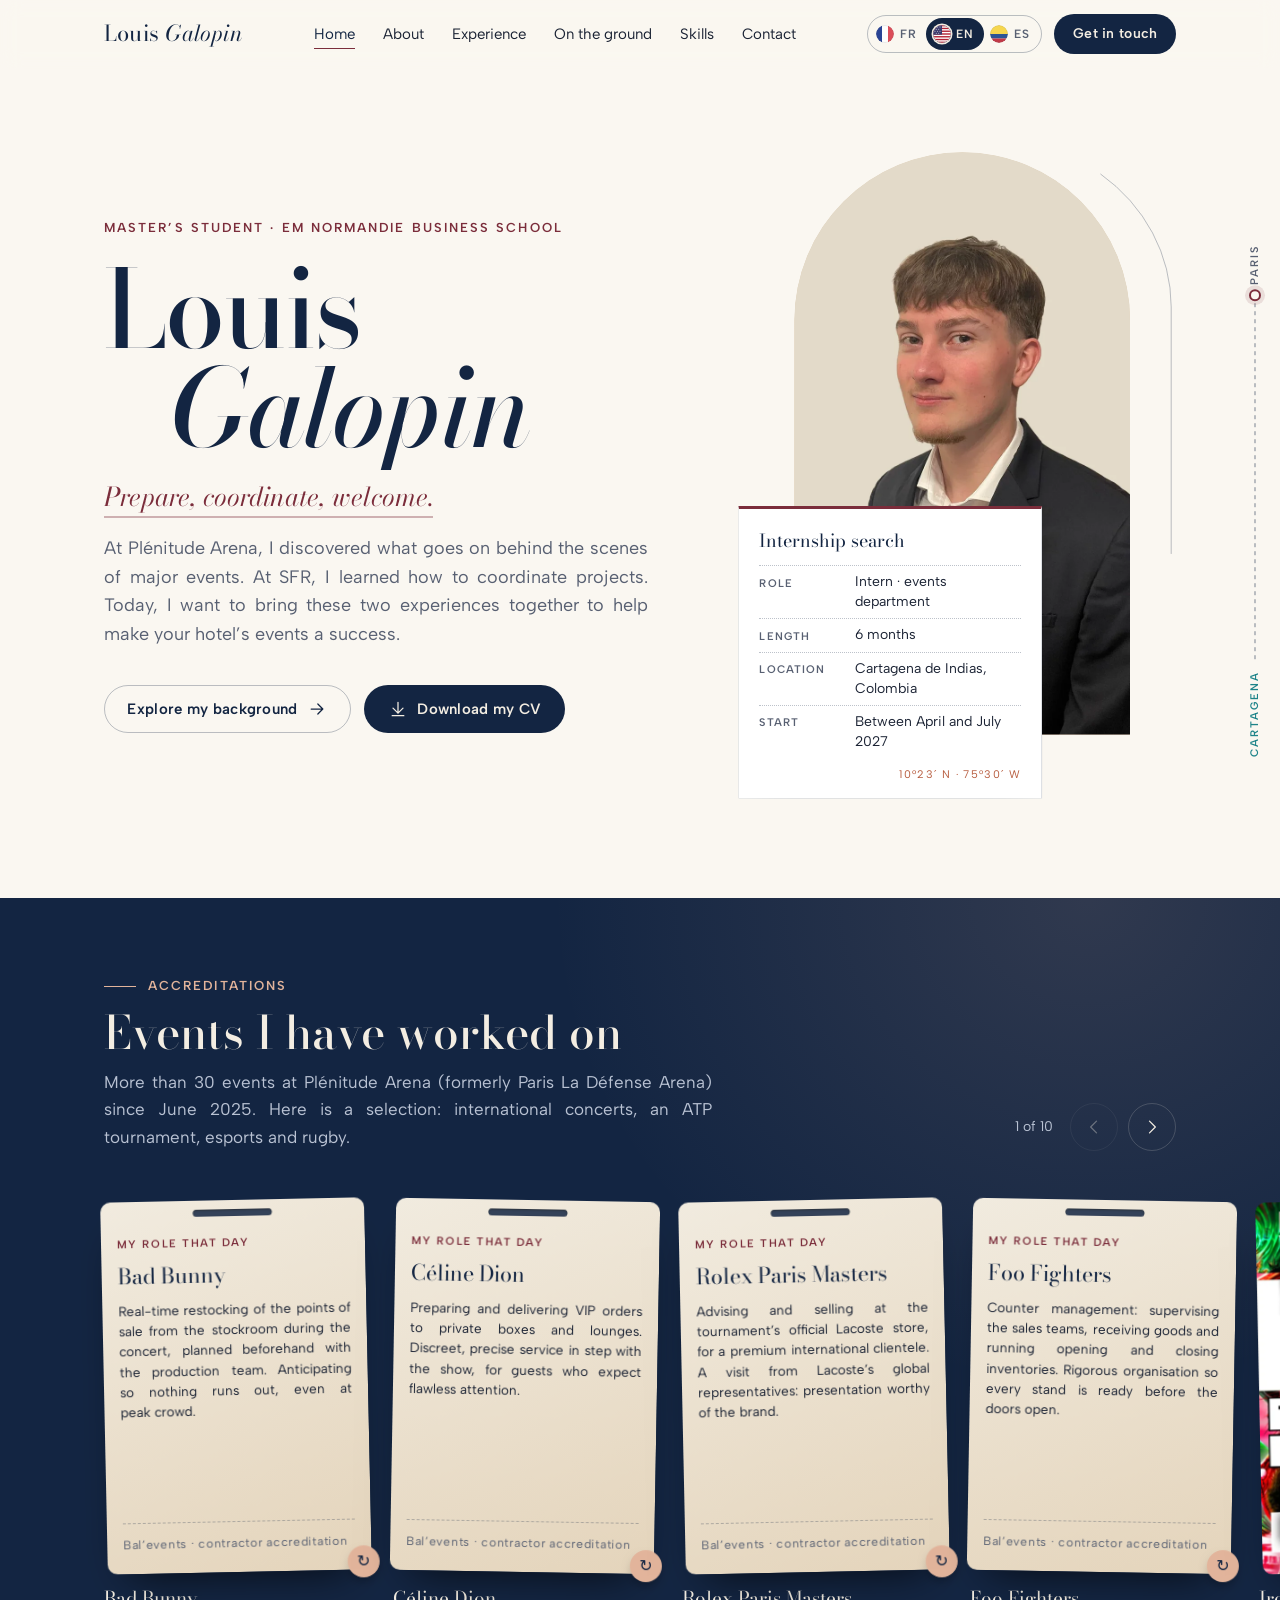
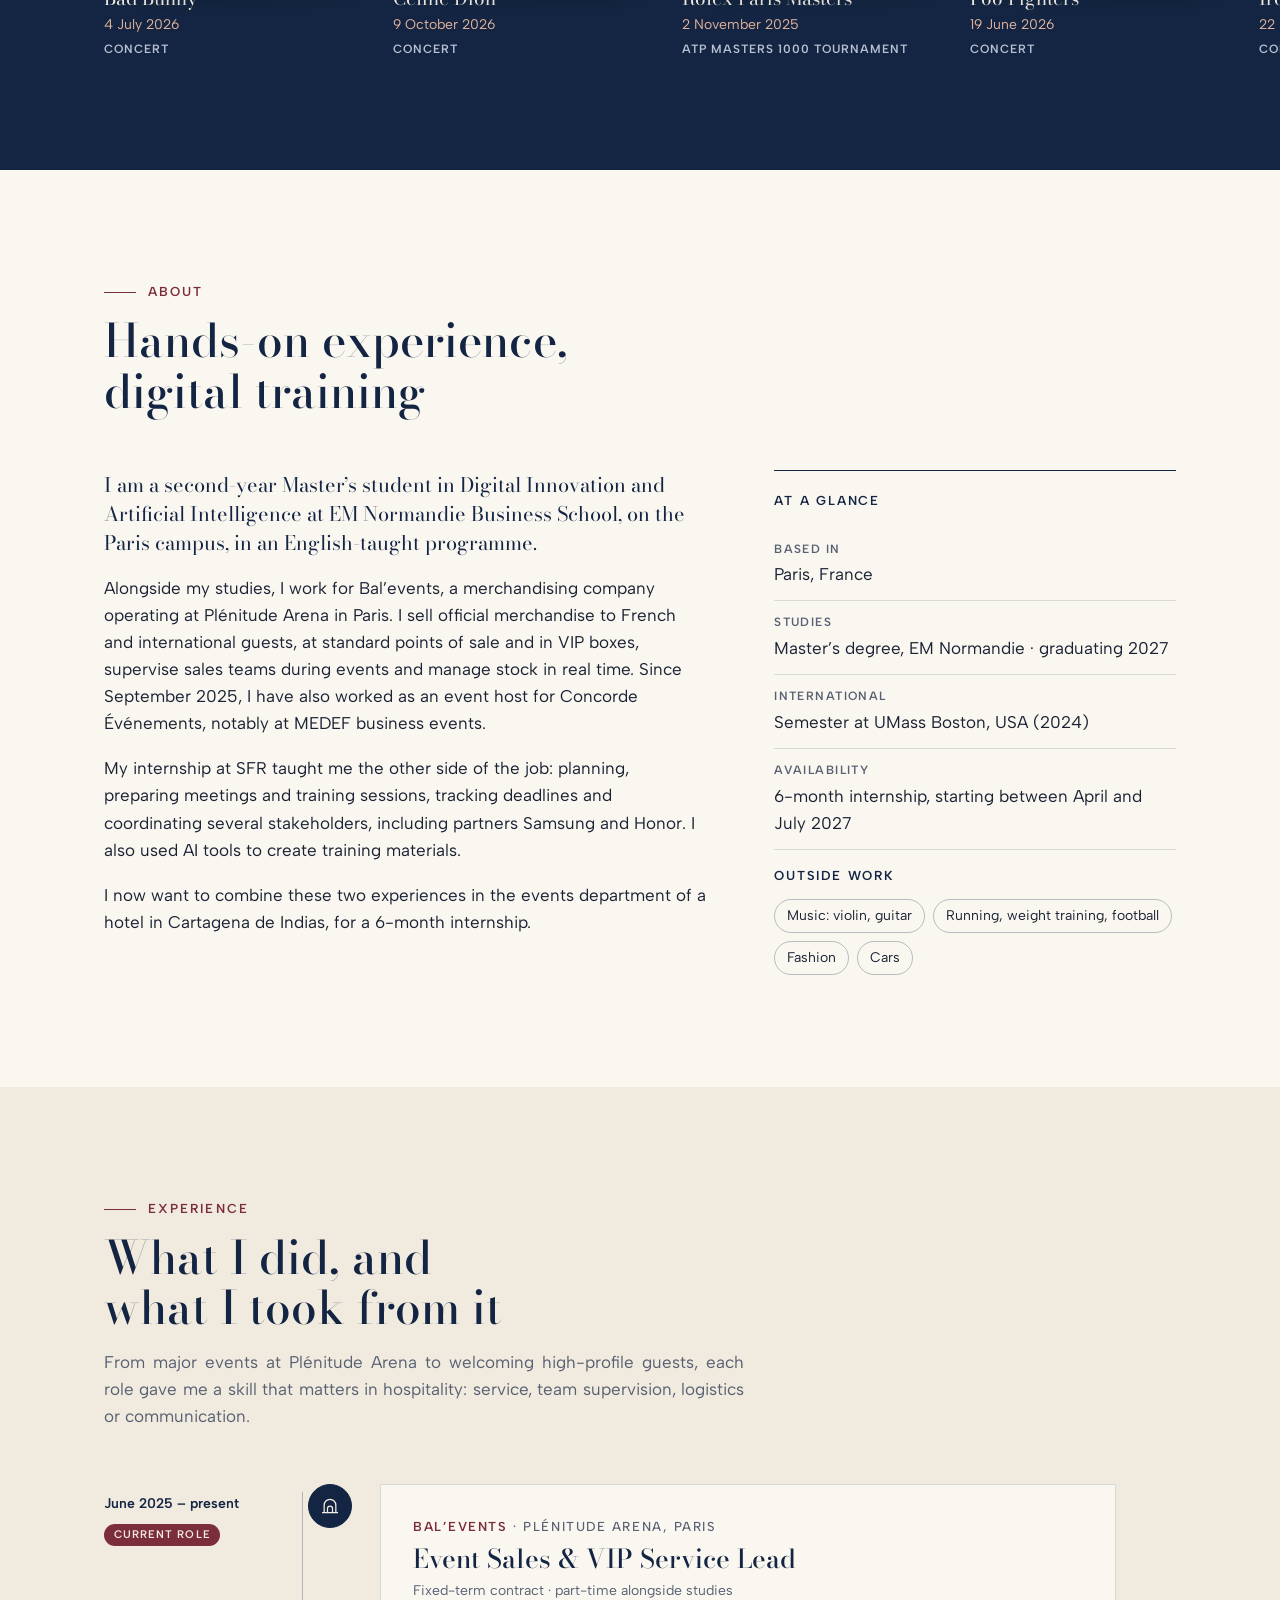
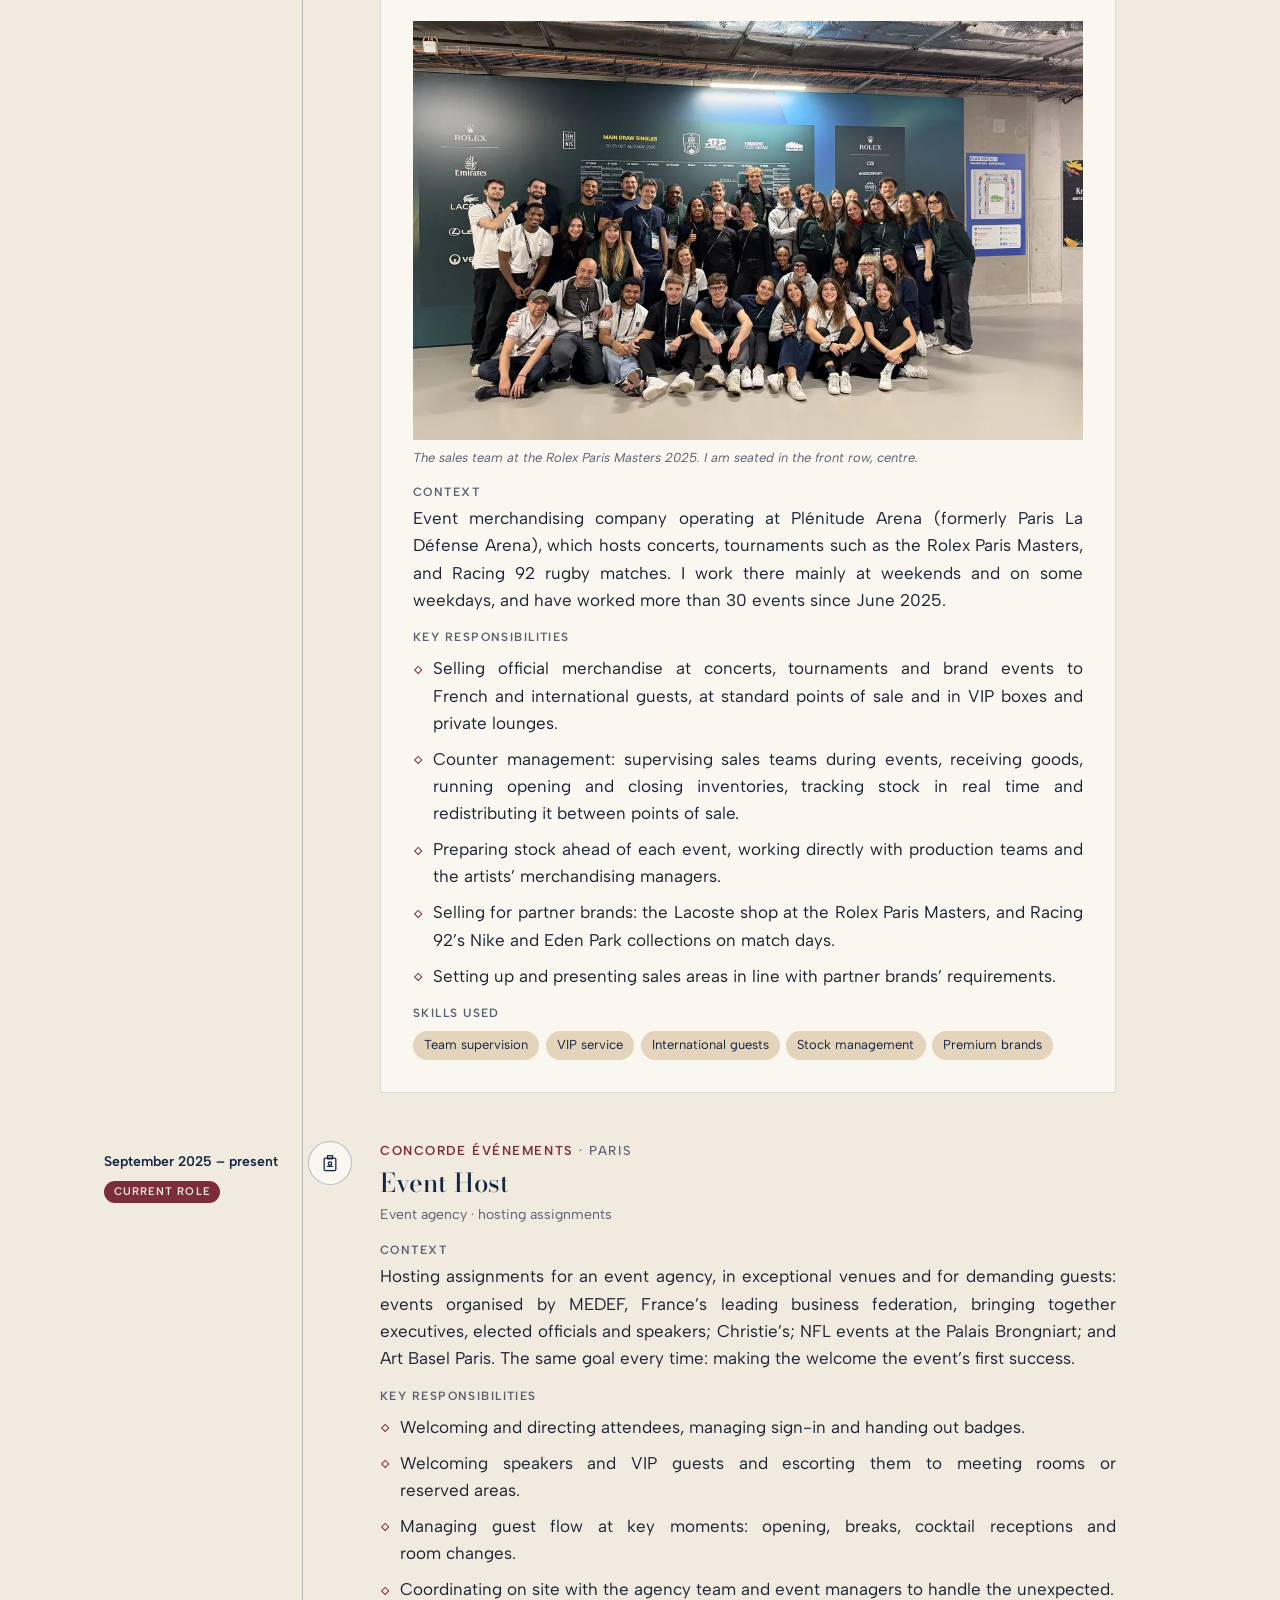
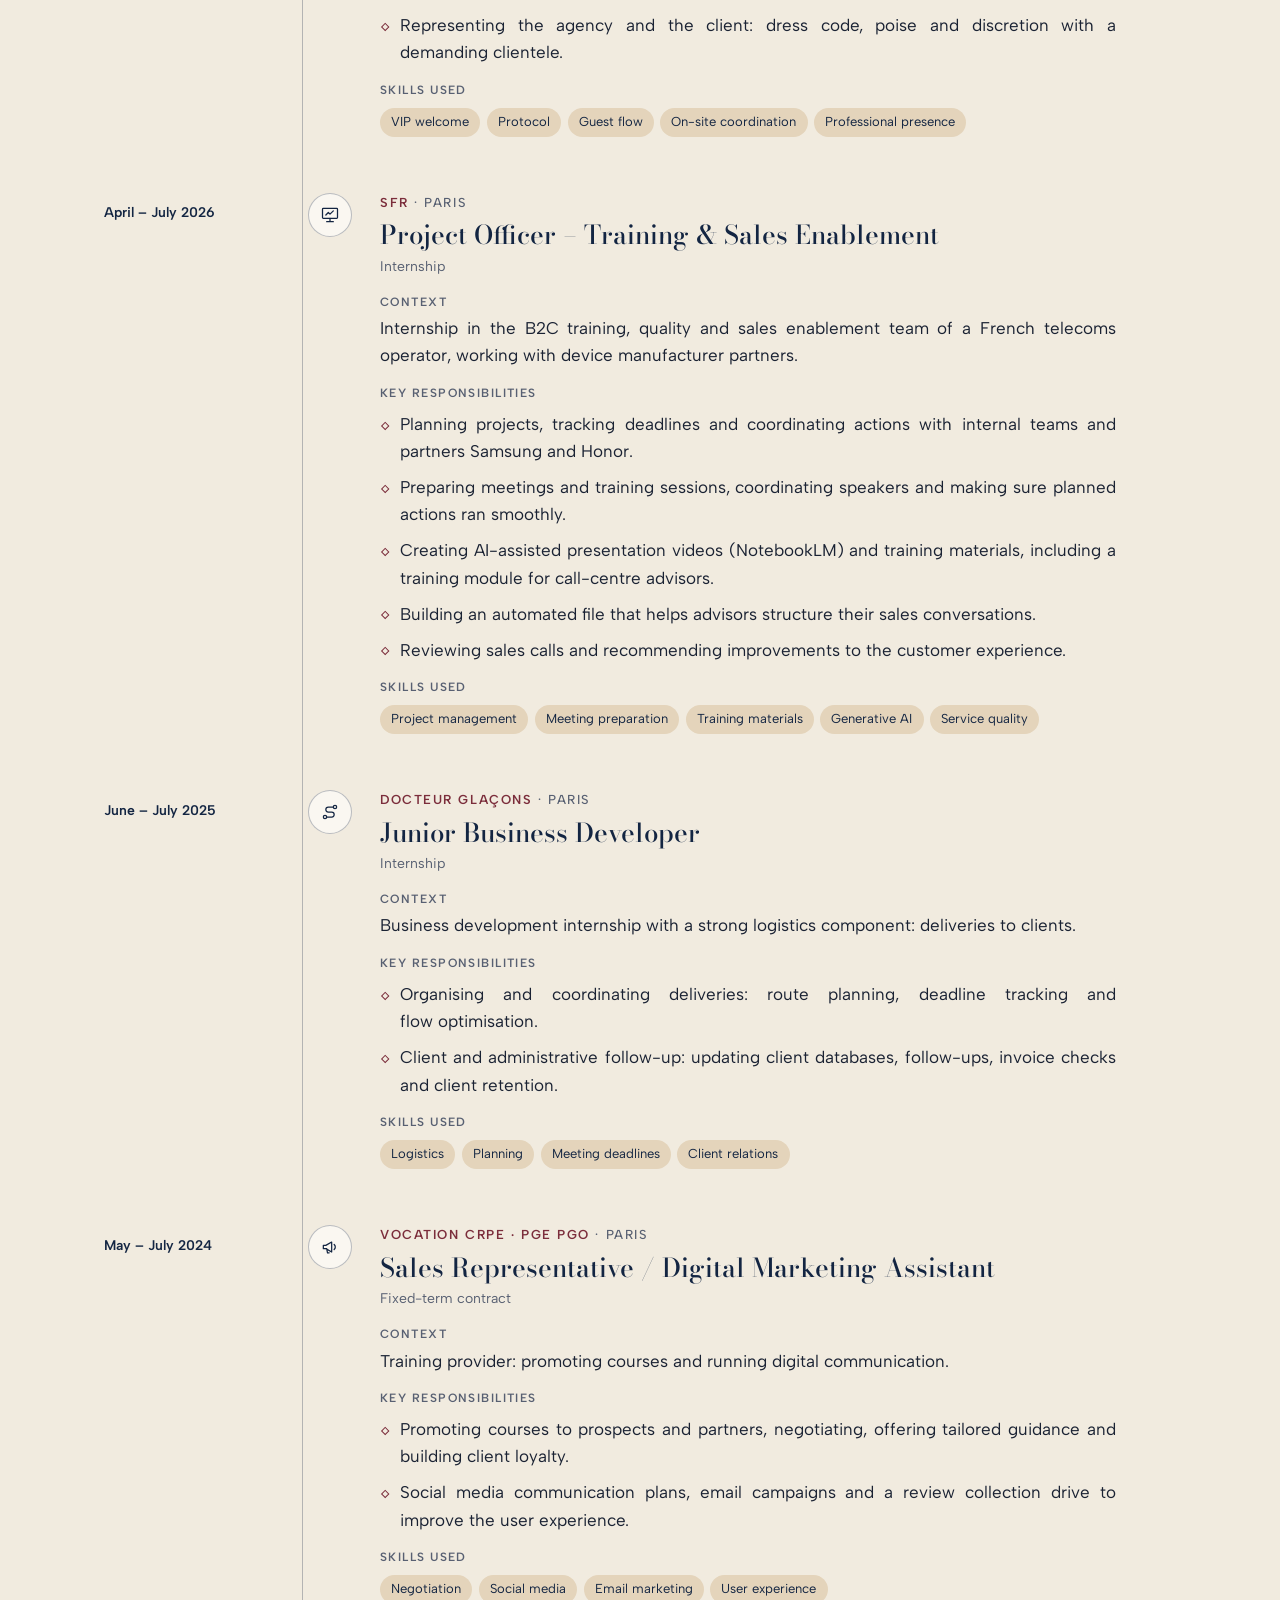
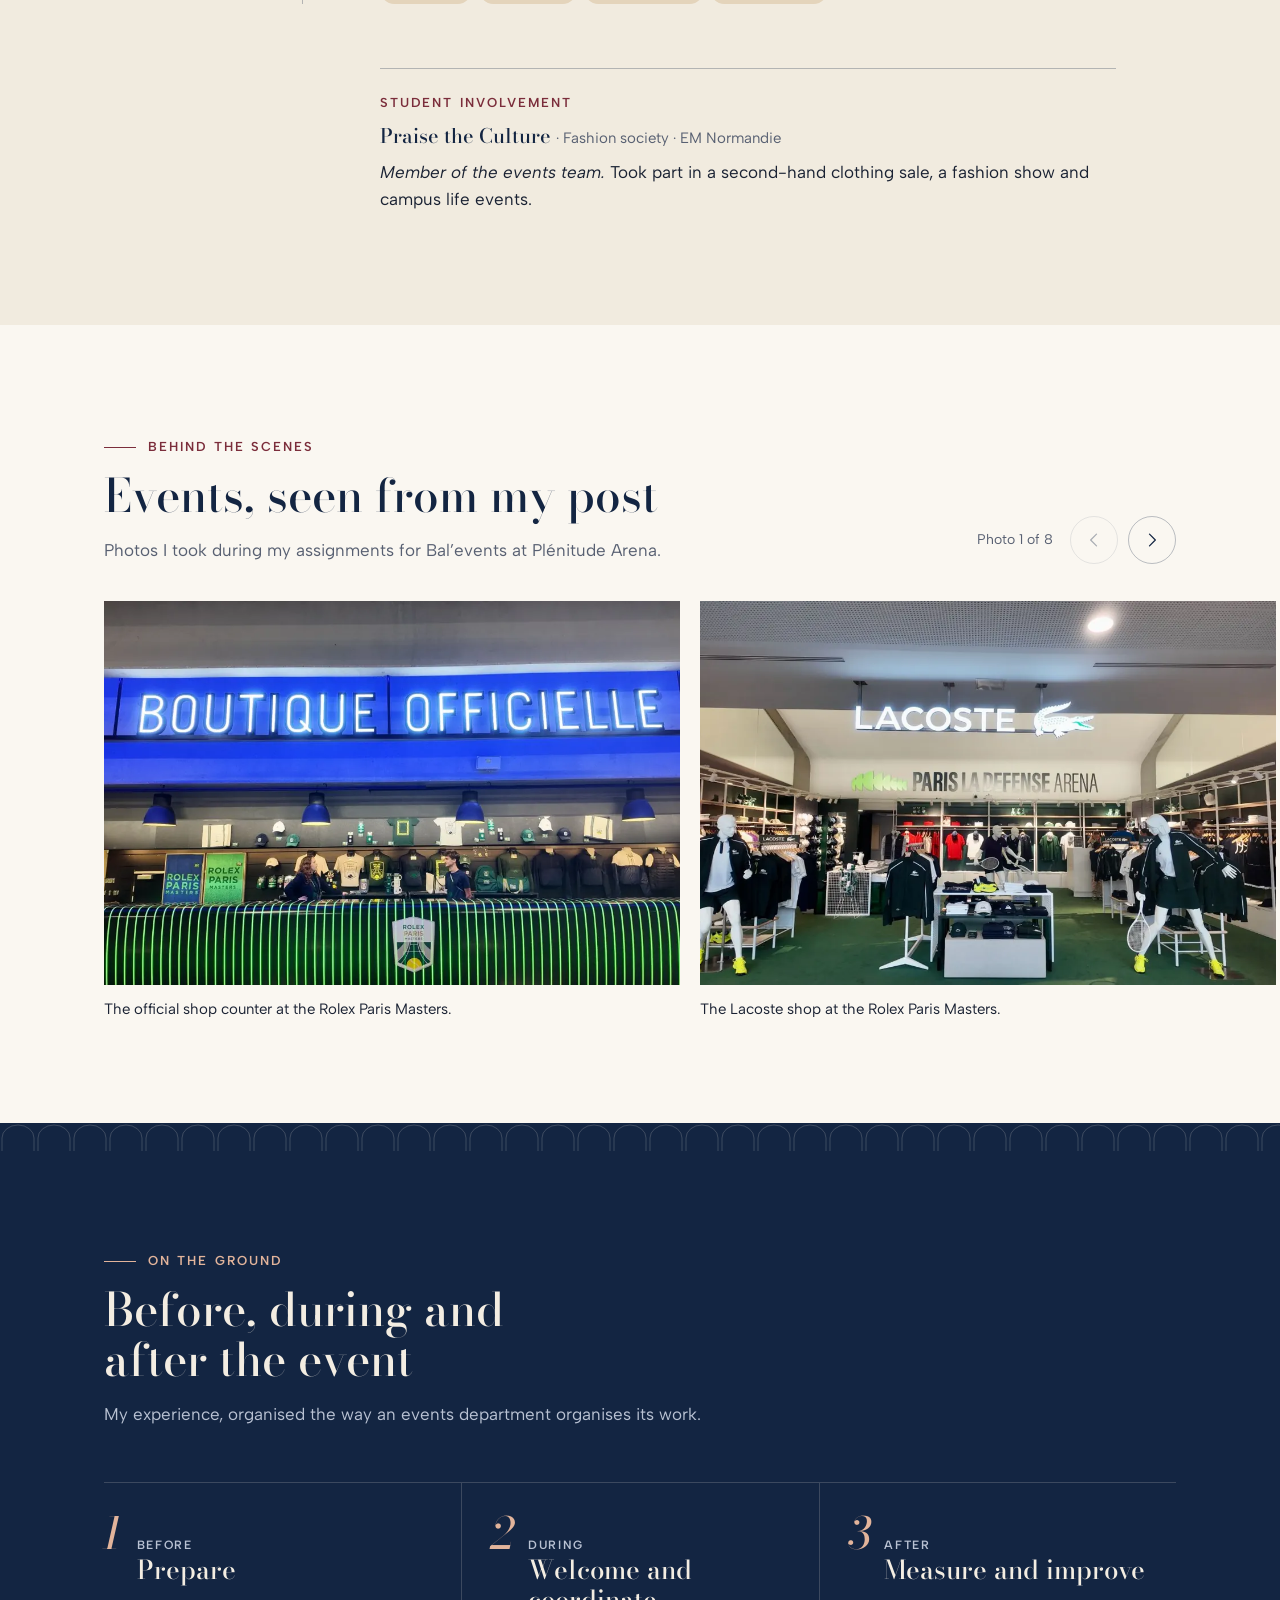
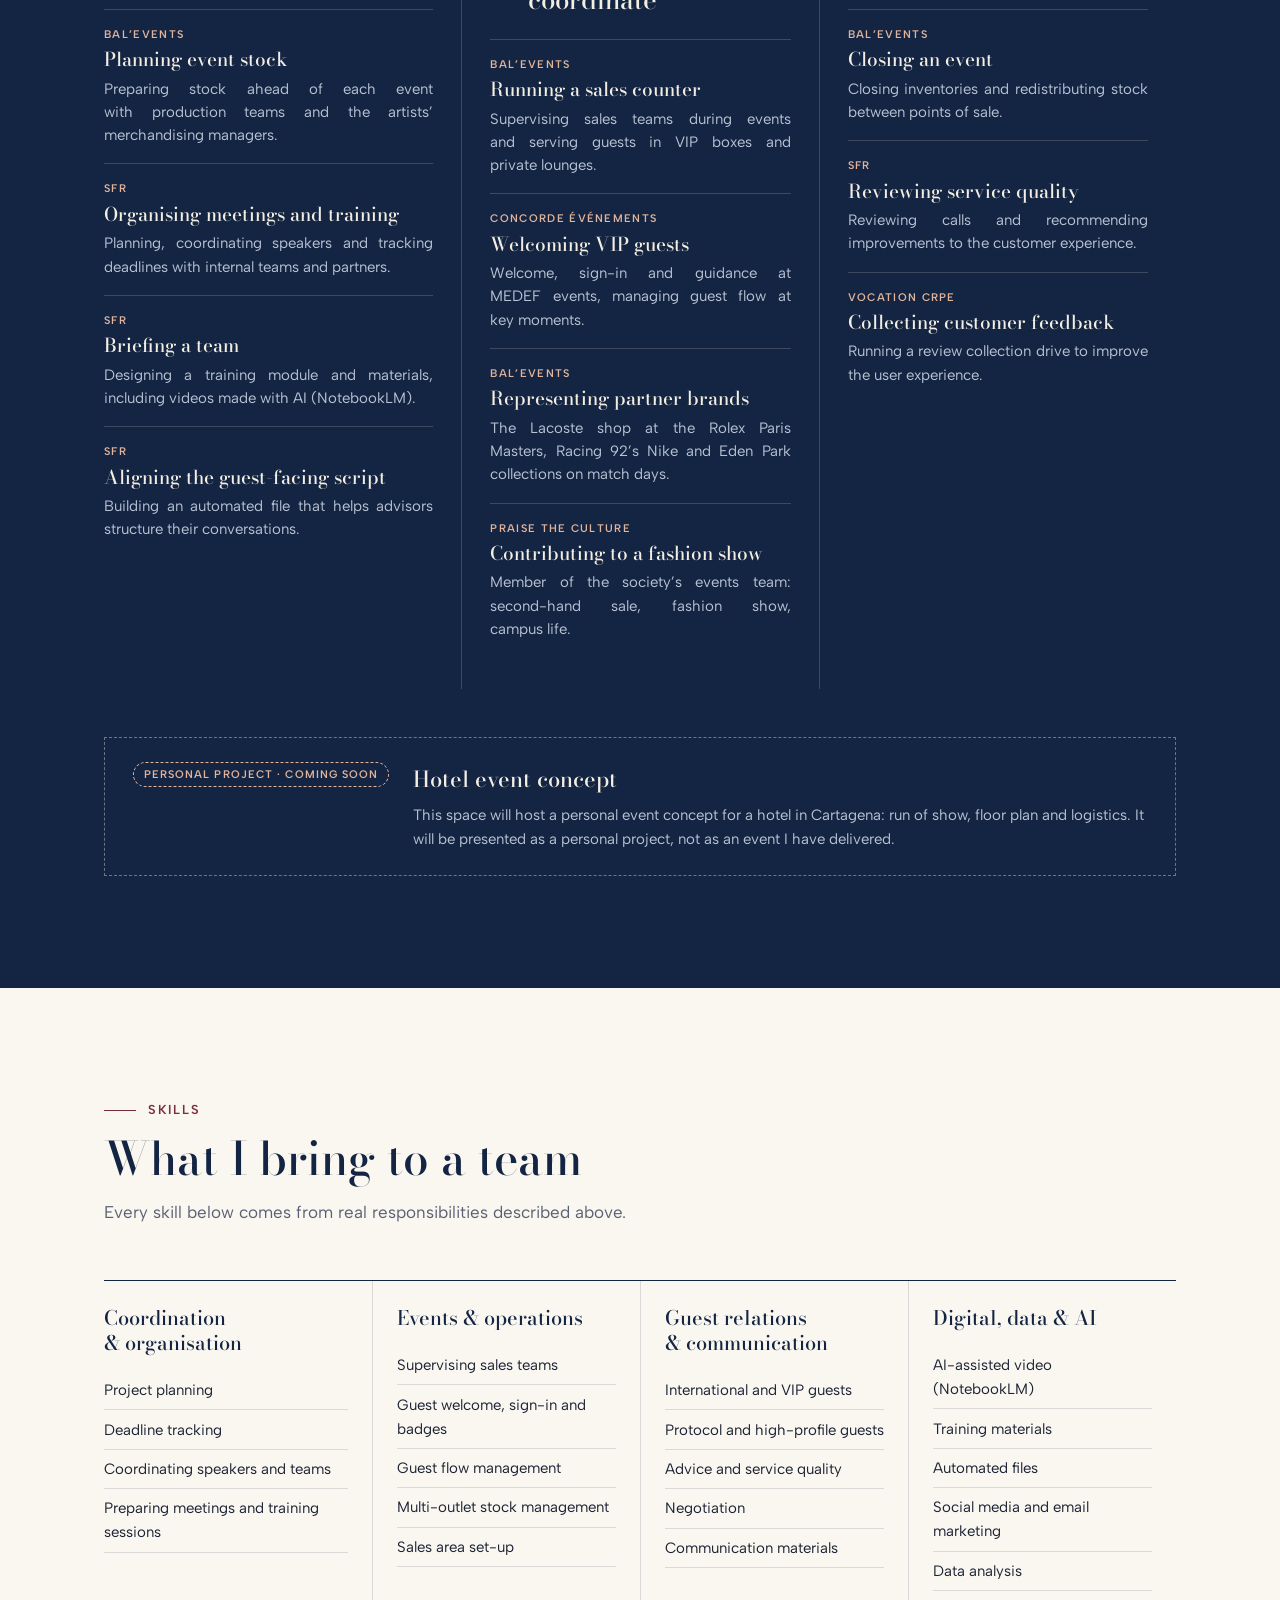
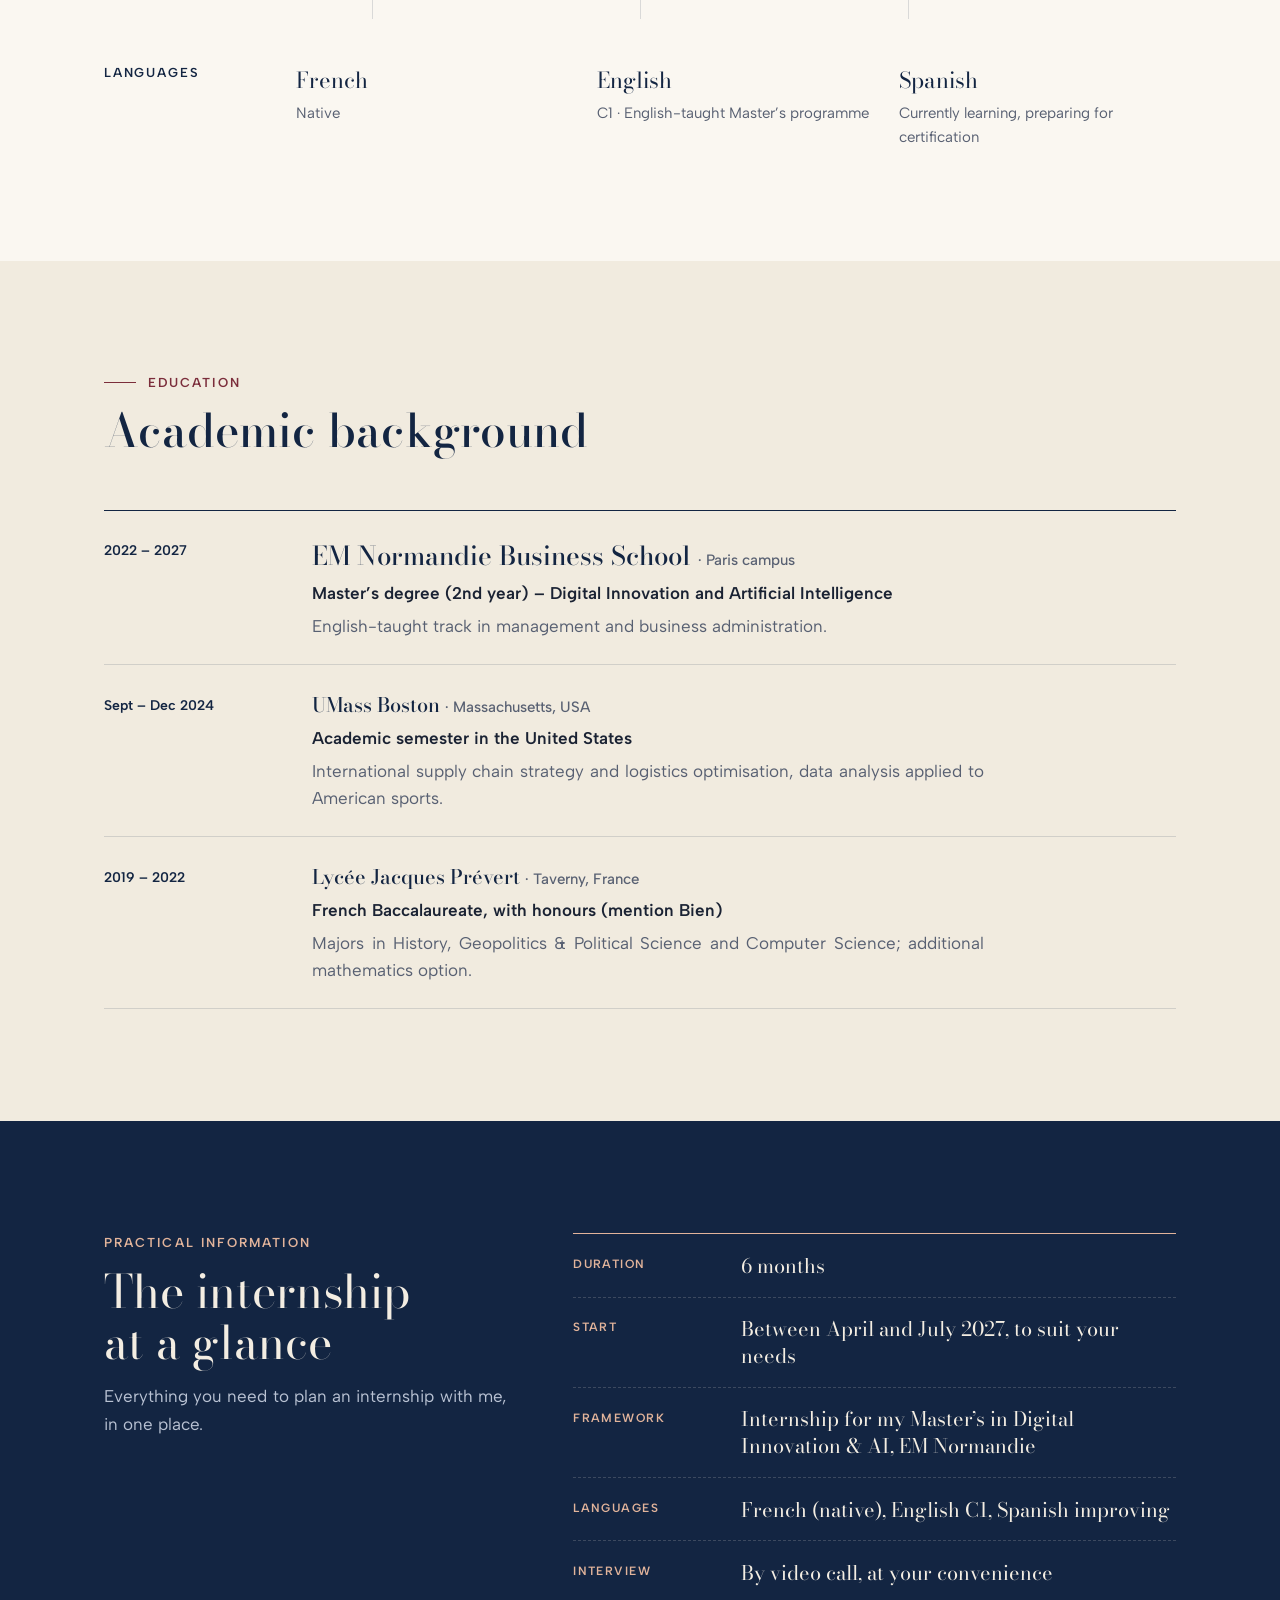
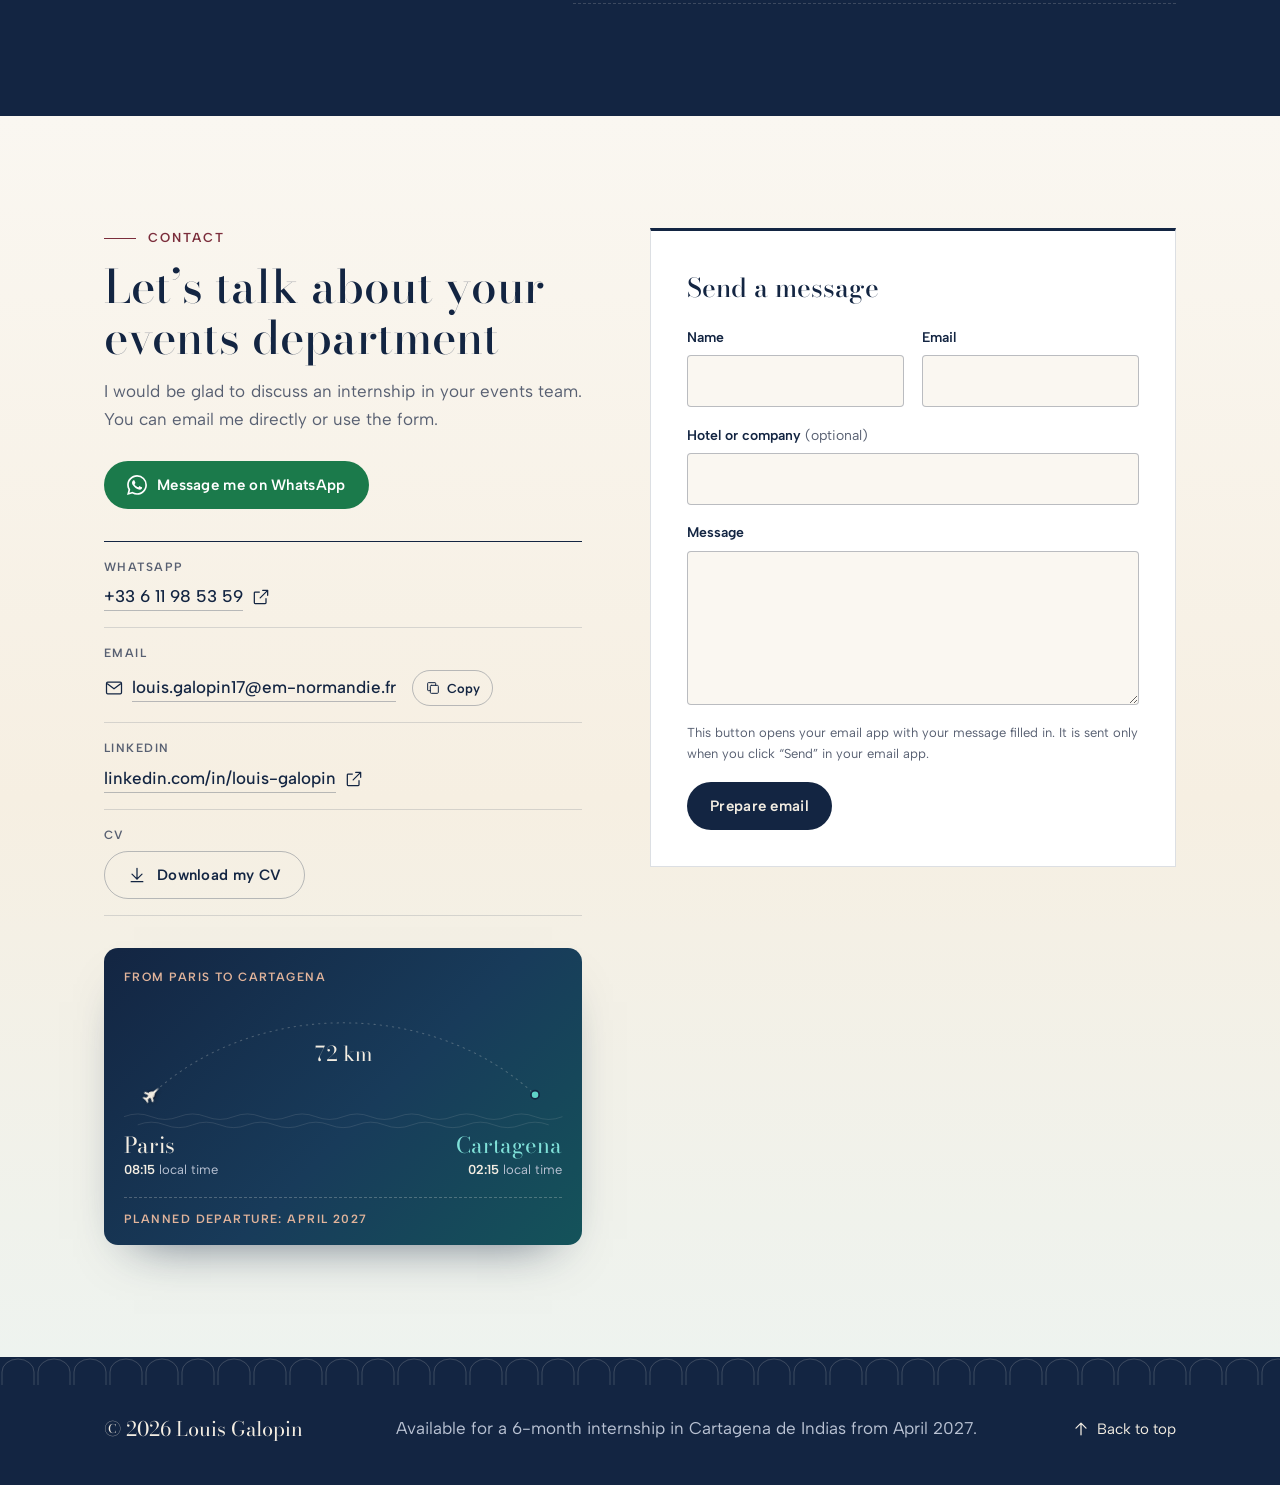
==== index.html @ 1f198abb "Publish portfolio site Co-Authored-By: Claude Opus 5.5 <noreply@anthropic.com> Claude-Session: https" ====
<!doctype html>
<html lang="fr">
  <head>
    <meta charset="UTF-8" />
    <meta name="viewport" content="width=device-width, initial-scale=1, viewport-fit=cover" />
    <title>Louis Galopin · Événementiel & expérience client</title>
    <meta name="description" content="Portfolio de Louis Galopin, étudiant en Master 2 à l’EM Normandie. Recherche d’un stage de 6 mois en événementiel hôtelier à Carthagène des Indes (Colombie), à partir d’avril 2027." />
    <meta name="theme-color" content="#132542" />
    <meta property="og:type" content="website" />
    <link rel="canonical" href="https://louisgalopin.github.io/" />
    <meta property="og:site_name" content="Louis Galopin" />
    <meta property="og:title" content="Louis Galopin · Práctica en eventos hoteleros" />
    <meta property="og:description" content="Estudiante de Máster 2 (EM Normandie). Busco una práctica de 6 meses en eventos hoteleros en Cartagena de Indias, desde abril de 2027. Portafolio y hoja de vida." />
    <meta property="og:locale" content="es_CO" />
    <meta property="og:locale:alternate" content="fr_FR" />
    <meta property="og:locale:alternate" content="en_GB" />
    <meta property="og:url" content="https://louisgalopin.github.io/" />
    <meta property="og:image" content="https://louisgalopin.github.io/og-image.jpg" />
    <meta property="og:image:width" content="1200" />
    <meta property="og:image:height" content="630" />
    <meta property="og:image:alt" content="Louis Galopin · Práctica en eventos hoteleros en Cartagena de Indias" />
    <meta name="twitter:card" content="summary_large_image" />
    <link rel="icon" href="favicon.svg" type="image/svg+xml" />
    <link rel="icon" href="favicon-32.png" type="image/png" sizes="32x32" />
    <link rel="apple-touch-icon" href="apple-touch-icon.png" />
    <link rel="preconnect" href="https://fonts.googleapis.com" />
    <link rel="preconnect" href="https://fonts.gstatic.com" crossorigin />
    <link rel="stylesheet" href="https://fonts.googleapis.com/css2?family=Albert+Sans:wght@400;500;600&family=Bodoni+Moda:ital,opsz,wght@0,6..96,400..600;1,6..96,400..600&display=swap" />
      <link rel="stylesheet" href="assets/app.css" />
  </head>
  <body>
    <div id="root"></div>
    <noscript>Louis Galopin · louis.galopin17@em-normandie.fr · linkedin.com/in/louis-galopin</noscript>
    <script type="module" src="assets/app.js"></script>
  </body>
</html>
---- assets/app.css ----
:root{--paper: #faf7f1;--ivory: #f1ebdf;--sand: #e4d4bb;--navy: #132542;--navy-2: #1c3359;--ink: #1a2233;--muted: #586072;--bordeaux: #7b2d3b;--terracotta: #b65a3c;--line: rgba(19, 37, 66, .14);--line-strong: rgba(19, 37, 66, .28);--on-navy: #f3ede2;--on-navy-muted: #b9c2d3;--on-navy-line: rgba(243, 237, 226, .18);--on-navy-accent: #e2b49b;--white: #ffffff;--caribe: #1d8389;--ochre: #d39b3a;--font-display: "Bodoni Moda", "Didot", "Bodoni 72", Georgia, serif;--font-body: "Albert Sans", "Segoe UI", system-ui, -apple-system, sans-serif;--step--1: .8125rem;--step-0: 1.0625rem;--step-1: 1.25rem;--step-2: 1.625rem;--step-3: clamp(2rem, 1.4rem + 2.4vw, 2.875rem);--step-hero: clamp(3.25rem, 1.6rem + 7vw, 6.75rem);--gutter: clamp(1rem, .5rem + 2.5vw, 2.5rem);--maxw: 72rem;--header-h: 4.25rem;--ease: cubic-bezier(.22, .61, .36, 1);color-scheme:light}*,*:before,*:after{box-sizing:border-box}html{scroll-behavior:smooth;scroll-padding-top:calc(var(--header-h) + env(safe-area-inset-top,0px) + .5rem);-webkit-text-size-adjust:100%}body{margin:0;background:var(--paper);color:var(--ink);font-family:var(--font-body);font-size:var(--step-0);line-height:1.6;-webkit-font-smoothing:antialiased;text-rendering:optimizeLegibility;overflow-x:hidden}img{max-width:100%;display:block}a{color:inherit}h1,h2,h3,h4{margin:0;font-weight:500;text-wrap:balance}p{margin:0}ul,ol,dl,dd{margin:0;padding:0}ul,ol{list-style:none}main:focus{outline:none}::selection{background:var(--sand);color:var(--navy)}:focus-visible{outline:2px solid var(--bordeaux);outline-offset:3px;border-radius:2px}.wrap{width:100%;max-width:var(--maxw);margin-inline:auto;padding-inline:var(--gutter)}.muted{color:var(--muted)}.kicker{font-family:var(--font-body);font-size:var(--step--1);font-weight:600;letter-spacing:.16em;text-transform:uppercase;color:var(--bordeaux)}.label{display:block;font-size:.75rem;font-weight:600;letter-spacing:.12em;text-transform:uppercase;color:var(--muted)}.mini-title{font-family:var(--font-body);font-size:var(--step--1);font-weight:600;letter-spacing:.14em;text-transform:uppercase;color:var(--navy)}.btn{display:inline-flex;align-items:center;gap:.6rem;min-height:3rem;padding:.75rem 1.4rem;font:600 .9375rem/1.2 var(--font-body);letter-spacing:.02em;text-decoration:none;border:1px solid transparent;border-radius:999px;cursor:pointer;transition:background-color .25s var(--ease),color .25s var(--ease),border-color .25s var(--ease),transform .25s var(--ease)}.btn svg{flex:none;transition:transform .25s var(--ease)}.btn:hover svg{transform:translate(3px)}.btn-primary{background:var(--navy);color:var(--on-navy)}.btn-primary:hover{background:var(--bordeaux)}.btn-ghost,.btn-light{background:transparent;color:var(--navy);border-color:var(--line-strong)}.btn-ghost:hover,.btn-light:hover{border-color:var(--navy);background:var(--white)}.btn-small{min-height:2.5rem;padding:.5rem 1.1rem;font-size:.875rem}.btn-note{font-weight:400;opacity:.8;font-size:.8125rem;white-space:nowrap}.btn{flex-wrap:wrap;row-gap:.15rem}.btn[disabled]{opacity:.6;cursor:progress}.cv-wrap{display:inline-flex;flex-direction:column;gap:.35rem}.cv-status{font-size:var(--step--1);color:var(--muted);min-height:0}.cv-status:empty{display:none}.pill{display:inline-block;padding:.15rem .6rem;border-radius:999px;background:var(--bordeaux);color:var(--on-navy);font-size:.6875rem;font-weight:600;letter-spacing:.1em;text-transform:uppercase}.pill-outline{background:transparent;border:1px dashed currentColor;color:var(--on-navy-accent)}.skip{position:absolute;left:var(--gutter);top:-4rem;z-index:100;background:var(--navy);color:var(--on-navy);padding:.6rem 1rem;border-radius:4px}.skip:focus{top:calc(env(safe-area-inset-top,0px) + .5rem)}.site-header{position:sticky;top:env(safe-area-inset-top,0px);z-index:50;background:color-mix(in srgb,var(--paper) 88%,transparent);border-bottom:1px solid transparent;transition:border-color .3s var(--ease),background-color .3s var(--ease)}@supports (backdrop-filter: blur(1px)){.site-header{backdrop-filter:saturate(1.4) blur(10px)}}.site-header.is-scrolled{border-bottom-color:var(--line)}.header-inner{max-width:var(--maxw);margin-inline:auto;padding-inline:var(--gutter);height:var(--header-h);display:flex;align-items:center;gap:1.5rem}.logo{font-family:var(--font-display);font-size:1.375rem;text-decoration:none;color:var(--navy);white-space:nowrap;letter-spacing:.01em}.logo-last{font-style:italic}.nav{margin-inline:auto}.nav ul{display:flex;gap:.25rem}.nav a{display:block;padding:.5rem .75rem;font-size:.9375rem;text-decoration:none;color:var(--ink);position:relative}.nav a:after{content:"";position:absolute;left:.75rem;right:.75rem;bottom:.3rem;height:1px;background:var(--bordeaux);transform:scaleX(0);transform-origin:left;transition:transform .3s var(--ease)}.nav a:hover:after,.nav a[aria-current=true]:after{transform:scaleX(1)}.nav a[aria-current=true]{color:var(--navy)}.header-actions{display:flex;align-items:center;gap:.75rem;margin-left:auto}.nav+.header-actions{margin-left:0}.lang{display:inline-flex;border:1px solid var(--line-strong);border-radius:999px;padding:2px}.lang-btn{font:600 .75rem/1 var(--font-body);letter-spacing:.08em;background:transparent;color:var(--muted);border:0;border-radius:999px;min-width:2.25rem;min-height:2rem;padding:0 .5rem;cursor:pointer;transition:background-color .2s var(--ease),color .2s var(--ease)}.lang-btn:hover{color:var(--navy)}.lang-btn[aria-pressed=true]{background:var(--navy);color:var(--on-navy)}.menu-toggle{display:none;width:2.75rem;height:2.75rem;align-items:center;justify-content:center;border:1px solid var(--line-strong);border-radius:999px;background:transparent;color:var(--navy);cursor:pointer}.nav-mobile-extra{display:none}@media(max-width:1000px){.header-cta{display:none}}@media(max-width:400px){.header-inner{gap:.5rem}.logo{font-size:1.2rem}.lang-btn{min-width:2rem;padding:0 .35rem}.header-actions{gap:.4rem}}@media(max-width:960px){.menu-toggle{display:inline-flex}.nav+.header-actions{margin-left:auto}.nav{position:absolute;left:0;right:0;top:100%;background:var(--paper);border-bottom:1px solid var(--line);padding:.5rem var(--gutter) 1.25rem;display:none}.site-header.is-open .nav{display:block}.nav ul{flex-direction:column;gap:0}.nav a{padding:.85rem 0;font-size:1.0625rem;border-bottom:1px solid var(--line)}.nav a:after{display:none}.nav a[aria-current=true]{color:var(--bordeaux)}.site-header.is-open{background:var(--paper)}}.hero{padding-block:clamp(2.5rem,2rem + 4vw,6rem) clamp(3.5rem,3rem + 4vw,7rem);overflow:hidden}.hero-grid{display:grid;grid-template-columns:minmax(0,1.15fr) minmax(0,.85fr);gap:clamp(2rem,1rem + 4vw,5rem);align-items:center}.hero-text{min-width:0}.hero-eyebrow{margin-bottom:1.25rem}.hero-name{font-family:var(--font-display);font-size:var(--step-hero);line-height:.92;font-weight:500;color:var(--navy);letter-spacing:-.02em;font-optical-sizing:auto}.hero-name>.hero-line{display:block}.hero-name>.hero-line+.hero-line{font-style:italic;padding-left:.6em}.hero-tagline{margin-top:1.5rem;font-family:var(--font-display);font-style:italic;font-size:var(--step-2);color:var(--bordeaux);line-height:1.25}.hero-intro{margin-top:1.25rem;max-width:34rem;color:var(--muted);font-size:1.125rem}.hero-ctas{margin-top:2.25rem;display:flex;flex-wrap:wrap;gap:.85rem;align-items:flex-start}.hero-visual{position:relative;justify-self:center;width:min(100%,21rem);padding-bottom:4rem}.arch{position:relative;aspect-ratio:375 / 650;max-width:100%}.arch:before{content:"";position:absolute;inset:-.85rem -.85rem .85rem .85rem;border:1px solid var(--line-strong);border-radius:999px 999px 0 0}.arch-inner{position:relative;height:100%;overflow:hidden;border-radius:999px 999px 0 0;background:radial-gradient(120% 70% at 50% 100%,rgba(182,90,60,.32),transparent 70%),linear-gradient(180deg,var(--sand) 0%,#d8bf9f 100%)}.arch-inner img{position:absolute;inset:0;width:100%;height:100%;object-fit:cover;object-position:50% 20%}.slip{position:absolute;left:-3.5rem;bottom:0;width:min(19rem,92%);background:var(--white);border:1px solid var(--line);border-top:3px solid var(--bordeaux);padding:1.1rem 1.25rem .9rem;box-shadow:0 18px 40px -24px #13254273}.slip-title{font-family:var(--font-display);font-size:1.125rem;color:var(--navy);margin-bottom:.6rem}.slip dl>div{display:grid;grid-template-columns:5.5rem 1fr;gap:.5rem;padding:.4rem 0;border-top:1px dotted var(--line-strong)}.slip dt{font-size:.6875rem;font-weight:600;letter-spacing:.1em;text-transform:uppercase;color:var(--muted);padding-top:.15rem}.slip dd{font-size:.875rem;line-height:1.4;color:var(--ink)}.slip-coords{margin-top:.5rem;font-size:.6875rem;letter-spacing:.12em;color:var(--terracotta);font-variant-numeric:tabular-nums;text-align:right}@keyframes rise{0%{transform:translateY(12px)}to{transform:none}}@keyframes arch-in{0%{transform:translateY(16px) scale(.985)}to{transform:none}}@media(max-width:860px){.hero-grid{grid-template-columns:minmax(0,1fr)}.hero-visual{width:min(100%,20rem);padding-bottom:0;margin-top:.5rem}.slip{position:relative;left:auto;bottom:auto;width:100%;margin-top:-2.5rem;margin-inline:auto}.hero-name>.hero-line+.hero-line{padding-left:.4em}}.section{padding-block:clamp(4rem,3rem + 5vw,7.5rem);position:relative}.section-head{max-width:44rem;margin-bottom:clamp(2.25rem,1.75rem + 2vw,3.5rem)}.section-head h2,.contact-intro h2{margin-top:.75rem;font-family:var(--font-display);font-size:var(--step-3);line-height:1.1;color:var(--navy)}.section-intro{margin-top:1rem;color:var(--muted);max-width:40rem}.has-reveal [data-reveal]{transition:opacity .8s var(--ease),transform .8s var(--ease)}.has-reveal .reveal-pending{opacity:.35;transform:translateY(18px)}.about-grid{display:grid;grid-template-columns:minmax(0,1.5fr) minmax(0,1fr);gap:clamp(2rem,1rem + 4vw,5rem);align-items:start}.prose p+p{margin-top:1.1rem}.prose p{max-width:38rem}.prose p:first-child{font-family:var(--font-display);font-size:var(--step-1);line-height:1.45;color:var(--navy)}.facts{border-top:1px solid var(--navy);padding-top:1.25rem;display:grid;gap:1rem}.facts dl>div{padding:.75rem 0;border-bottom:1px solid var(--line);display:grid;gap:.15rem}.facts dt{font-size:.75rem;font-weight:600;letter-spacing:.12em;text-transform:uppercase;color:var(--muted)}.facts dd{color:var(--ink)}.interests{display:flex;flex-wrap:wrap;gap:.5rem}.interests li{font-size:.875rem;padding:.3rem .75rem;border:1px solid var(--line-strong);border-radius:999px}.facts .mini-title+.interests{margin-top:-.25rem}@media(max-width:860px){.about-grid{grid-template-columns:minmax(0,1fr)}}.experience{background:var(--ivory)}.timeline{position:relative;display:grid;gap:clamp(2rem,1.5rem + 2vw,3rem)}.timeline:before{content:"";position:absolute;top:.5rem;bottom:.5rem;left:12.375rem;width:1px;background:var(--line-strong)}.job{display:grid;grid-template-columns:11rem 2.75rem minmax(0,1fr);gap:0 1.75rem;align-items:start}.job-dates{padding-top:.6rem;display:grid;gap:.5rem;justify-items:start}.job-date{font-size:.875rem;font-weight:600;color:var(--navy);font-variant-numeric:tabular-nums}.job-node{position:relative;z-index:1;width:2.75rem;height:2.75rem;border-radius:50%;display:grid;place-items:center;background:var(--paper);border:1px solid var(--line-strong);color:var(--navy)}.job-featured .job-node{background:var(--navy);color:var(--on-navy);border-color:var(--navy)}.job-card{min-width:0;padding-bottom:.5rem;display:grid;gap:.9rem;max-width:46rem}.job-featured .job-card{background:var(--paper);border:1px solid var(--line);padding:clamp(1.25rem,1rem + 1.5vw,2rem)}.job-company{font-size:var(--step--1);font-weight:600;letter-spacing:.12em;text-transform:uppercase;color:var(--bordeaux)}.job-place{color:var(--muted);font-weight:500}.job-role{margin-top:.35rem;font-family:var(--font-display);font-size:var(--step-2);line-height:1.2;color:var(--navy)}.job-type{margin-top:.35rem;font-size:.875rem;color:var(--muted)}.job-context{color:var(--ink)}.job-context .label{margin-bottom:.2rem}.job-missions{display:grid;gap:.55rem;margin-top:-.4rem}.job-missions li{position:relative;padding-left:1.25rem}.job-missions li:before{content:"";position:absolute;left:.1rem;top:.68em;width:.4rem;height:.4rem;border:1px solid var(--bordeaux);transform:rotate(45deg)}.tags{display:flex;flex-wrap:wrap;gap:.4rem;margin-top:-.4rem}.tags li{font-size:.8125rem;padding:.25rem .7rem;background:var(--sand);color:var(--navy);border-radius:999px}.assoc{margin-top:clamp(2.5rem,2rem + 2vw,3.5rem);padding-top:1.5rem;border-top:1px solid var(--line-strong);display:grid;gap:.4rem;max-width:46rem;margin-left:17.25rem}.assoc-line{font-family:var(--font-display);font-size:var(--step-1);color:var(--navy)}.assoc-line strong{font-weight:500}.assoc-line .muted{font-family:var(--font-body);font-size:.9375rem}@media(max-width:860px){.timeline:before{left:1.375rem}.job{grid-template-columns:2.75rem minmax(0,1fr);gap:.75rem 1.1rem}.job-dates{grid-column:2;grid-row:1;padding-top:.55rem;display:flex;flex-wrap:wrap;align-items:center;gap:.5rem .75rem}.job-node{grid-column:1;grid-row:1}.job-card{grid-column:1 / -1;padding-left:3.85rem}.job-featured .job-card{padding-left:clamp(1.25rem,1rem + 1.5vw,2rem);margin-left:3.85rem}.assoc{margin-left:0}}@media(max-width:480px){.job-card{padding-left:0}.job-featured .job-card{margin-left:0}.timeline:before{display:none}}.projects{background:var(--navy);color:var(--on-navy);padding-top:calc(clamp(4rem,3rem + 5vw,7.5rem) + 1rem)}.projects .arcade{position:absolute;top:0;left:0;color:var(--on-navy-line)}.projects .kicker{color:var(--on-navy-accent)}.projects .section-head h2{color:var(--on-navy)}.projects .section-intro{color:var(--on-navy-muted)}.project-grid{display:grid;grid-template-columns:repeat(3,minmax(0,1fr));gap:1.25rem}.project{min-width:0;padding:1.5rem 1.5rem 1.75rem;border:1px solid var(--on-navy-line);background:#f3ede208;display:flex;flex-direction:column;gap:.75rem;transition:border-color .3s var(--ease),background-color .3s var(--ease),transform .3s var(--ease)}.project:hover{border-color:#f3ede26b;background:#f3ede20f;transform:translateY(-2px)}.project-origin{font-size:.75rem;font-weight:600;letter-spacing:.12em;text-transform:uppercase;color:var(--on-navy-accent)}.project h3{font-family:var(--font-display);font-size:1.375rem;line-height:1.25;color:var(--on-navy)}.project dl{display:grid;gap:.65rem;margin-top:.25rem}.project dt{font-size:.6875rem;font-weight:600;letter-spacing:.12em;text-transform:uppercase;color:var(--on-navy-muted)}.project dd{font-size:.9375rem;line-height:1.5;color:var(--on-navy)}.project-future{border-style:dashed;background:transparent;justify-content:flex-start}.project-future p:not(.pill){color:var(--on-navy-muted);font-size:.9375rem}.project-future .pill{align-self:flex-start}@media(max-width:1000px){.project-grid{grid-template-columns:repeat(2,minmax(0,1fr))}}@media(max-width:640px){.project-grid{grid-template-columns:minmax(0,1fr)}}.skill-grid{display:grid;grid-template-columns:repeat(4,minmax(0,1fr));gap:0;border-top:1px solid var(--navy)}.skill-group{padding:1.5rem 1.5rem 1.75rem 0;min-width:0}.skill-group+.skill-group{padding-left:1.5rem;border-left:1px solid var(--line)}.skill-group h3{font-family:var(--font-display);font-size:1.25rem;color:var(--navy);line-height:1.25;margin-bottom:1rem}.skill-group li{padding:.45rem 0;border-bottom:1px solid var(--line);font-size:.9375rem}.languages{margin-top:2.75rem;display:grid;grid-template-columns:10rem minmax(0,1fr);gap:1rem 2rem;align-items:start}.languages dl{display:grid;grid-template-columns:repeat(3,minmax(0,1fr));gap:1.5rem}.languages dt{font-family:var(--font-display);font-size:1.375rem;color:var(--navy)}.languages dd{color:var(--muted);font-size:.9375rem;margin-top:.15rem}@media(max-width:1000px){.skill-grid{grid-template-columns:repeat(2,minmax(0,1fr))}.skill-group:nth-child(3){padding-left:0;border-left:0}.skill-group:nth-child(n+3){border-top:1px solid var(--line)}}@media(max-width:640px){.skill-grid{grid-template-columns:minmax(0,1fr)}.skill-group,.skill-group+.skill-group{padding-left:0;border-left:0}.skill-group+.skill-group{border-top:1px solid var(--line)}.languages,.languages dl{grid-template-columns:minmax(0,1fr)}}.education{background:var(--ivory)}.edu-list{display:grid;border-top:1px solid var(--navy)}.edu{display:grid;grid-template-columns:11rem minmax(0,1fr);gap:.5rem 2rem;padding:1.5rem 0;border-bottom:1px solid var(--line)}.edu-dates{font-size:.875rem;font-weight:600;color:var(--navy);padding-top:.35rem;font-variant-numeric:tabular-nums}.edu h3{font-family:var(--font-display);font-size:var(--step-1);color:var(--navy)}.edu h3 .muted{font-family:var(--font-body);font-size:.9375rem}.edu-main h3{font-size:var(--step-2)}.edu-program{margin-top:.25rem;font-weight:600;color:var(--ink)}.edu .muted:last-child{margin-top:.35rem;max-width:42rem}@media(max-width:640px){.edu{grid-template-columns:minmax(0,1fr)}}.contact{background:var(--paper)}.contact-grid{display:grid;grid-template-columns:minmax(0,1fr) minmax(0,1.1fr);gap:clamp(2rem,1rem + 4vw,5rem);align-items:start}.contact-intro{min-width:0}.contact-text{margin-top:1rem;color:var(--muted);max-width:30rem}.contact-list{margin-top:2rem;display:grid;border-top:1px solid var(--navy)}.contact-list>div{padding:1rem 0;border-bottom:1px solid var(--line);display:grid;gap:.4rem}.contact-list dt{font-size:.75rem;font-weight:600;letter-spacing:.12em;text-transform:uppercase;color:var(--muted)}.email-row{display:flex;flex-wrap:wrap;align-items:center;gap:.5rem 1rem}.contact-link{display:inline-flex;align-items:center;gap:.5rem;color:var(--navy);text-decoration:none;font-weight:500;overflow-wrap:anywhere}.contact-link span{border-bottom:1px solid var(--line-strong);transition:border-color .2s var(--ease)}.contact-link:hover span{border-color:var(--bordeaux)}.icon-btn{display:inline-flex;align-items:center;gap:.35rem;min-height:2.25rem;padding:.25rem .75rem;font:600 .8125rem/1 var(--font-body);color:var(--navy);background:transparent;border:1px solid var(--line-strong);border-radius:999px;cursor:pointer}.icon-btn svg{width:16px;height:16px}.icon-btn:hover{border-color:var(--navy)}.copy-msg{font-size:var(--step--1);color:var(--bordeaux)}.copy-msg:empty{display:none}.contact-form{min-width:0;background:var(--white);border:1px solid var(--line);border-top:3px solid var(--navy);padding:clamp(1.25rem,1rem + 2vw,2.25rem);display:grid;gap:1.1rem}.contact-form h3{font-family:var(--font-display);font-size:var(--step-2);color:var(--navy)}.field-row{display:grid;grid-template-columns:repeat(2,minmax(0,1fr));gap:1.1rem}.field{display:grid;gap:.4rem;min-width:0}.field label{font-size:.875rem;font-weight:600;color:var(--navy)}.optional{font-weight:400;color:var(--muted)}.field input,.field textarea{width:100%;font:inherit;font-size:1rem;color:var(--ink);background:var(--paper);border:1px solid var(--line-strong);border-radius:4px;padding:.75rem .85rem;transition:border-color .2s var(--ease),background-color .2s var(--ease)}.field textarea{resize:vertical;min-height:8rem}.field input:focus-visible,.field textarea:focus-visible{outline:2px solid var(--navy);outline-offset:1px;background:var(--white)}.field [aria-invalid=true]{border-color:var(--bordeaux)}.field-error{font-size:var(--step--1);color:var(--bordeaux)}.form-note{font-size:var(--step--1);color:var(--muted)}.btn-submit{justify-self:start}.form-status{font-size:.9375rem}.form-status:empty{display:none}.status-success,.status-mailto{color:var(--navy)}.status-error{color:var(--bordeaux)}@media(max-width:860px){.contact-grid{grid-template-columns:minmax(0,1fr)}}@media(max-width:520px){.field-row{grid-template-columns:minmax(0,1fr)}.btn-submit{justify-self:stretch;justify-content:center}}.site-footer{position:relative;background:var(--navy);color:var(--on-navy);padding-block:3.5rem 2.5rem}.site-footer .arcade{position:absolute;top:0;left:0;color:var(--on-navy-line)}.site-footer .muted{color:var(--on-navy-muted)}.footer-inner{display:flex;flex-wrap:wrap;align-items:center;justify-content:space-between;gap:1rem 2rem}.footer-name{font-family:var(--font-display);font-size:1.25rem}.footer-top{display:inline-flex;align-items:center;gap:.4rem;text-decoration:none;font-size:.9375rem;color:var(--on-navy)}.footer-top:hover{color:var(--on-navy-accent)}.site-footer :focus-visible,.projects :focus-visible{outline-color:var(--on-navy-accent)}@media(prefers-reduced-motion:reduce){html{scroll-behavior:auto}*,*:before,*:after{animation-duration:.01ms!important;animation-iteration-count:1!important;transition-duration:.01ms!important}}.job-photo{margin:.25rem 0 0}.job-photo img{width:100%;height:auto;aspect-ratio:16 / 10;object-fit:cover;object-position:50% 78%;background:var(--sand)}.job-photo figcaption{margin-top:.5rem;font-size:.8125rem;color:var(--muted);font-style:italic}.gallery{background:var(--paper);padding-bottom:clamp(3.5rem,3rem + 3vw,6rem)}.gallery-head{display:flex;flex-wrap:wrap;align-items:flex-end;justify-content:space-between;gap:1.5rem 2rem;margin-bottom:clamp(1.75rem,1.5rem + 1vw,2.5rem)}.gallery-head .section-head{margin-bottom:0}.gallery-controls{display:flex;align-items:center;gap:.6rem}.gallery-count{font-size:.875rem;color:var(--muted);font-variant-numeric:tabular-nums;margin-right:.5rem;white-space:nowrap}.round-btn{width:3rem;height:3rem;border-radius:50%;display:inline-grid;place-items:center;background:transparent;color:var(--navy);border:1px solid var(--line-strong);cursor:pointer;transition:background-color .2s var(--ease),color .2s var(--ease),border-color .2s var(--ease)}.round-btn:hover:not(:disabled){background:var(--navy);color:var(--on-navy);border-color:var(--navy)}.round-btn:disabled{opacity:.35;cursor:default}.gallery-track{overflow-x:auto;overscroll-behavior-x:contain;scroll-snap-type:x mandatory;scroll-padding-inline:max(var(--gutter),calc((100vw - var(--maxw)) / 2 + var(--gutter)));scrollbar-width:thin;scrollbar-color:var(--line-strong) transparent;padding-bottom:1rem}.gallery-track:focus-visible{outline-offset:-2px}.gallery-list{display:flex;gap:1.25rem;width:max-content;padding-inline:max(var(--gutter),calc((100vw - var(--maxw)) / 2 + var(--gutter)))}.slide{scroll-snap-align:start;width:min(36rem,82vw);flex:none}.slide figure{margin:0}.slide img{width:100%;height:auto;aspect-ratio:3 / 2;object-fit:cover;background:var(--sand)}.slide figcaption{margin-top:.75rem;font-size:.9375rem;color:var(--ink);max-width:32rem}@media(max-width:640px){.gallery-controls{width:100%}.gallery-count{margin-right:auto}}.phases{display:grid;grid-template-columns:repeat(3,minmax(0,1fr));gap:0;border-top:1px solid var(--on-navy-line)}.phase{padding:1.75rem 1.75rem 2rem 0;min-width:0}.phase+.phase{padding-left:1.75rem;border-left:1px solid var(--on-navy-line)}.phase-head{display:grid;grid-template-columns:auto 1fr;column-gap:.85rem;align-items:baseline;margin-bottom:1.5rem}.phase-num{grid-row:span 2;font-family:var(--font-display);font-style:italic;font-size:2.75rem;line-height:1;color:var(--on-navy-accent)}.phase-step{font-size:.75rem;font-weight:600;letter-spacing:.14em;text-transform:uppercase;color:var(--on-navy-muted)}.phase-head h3{font-family:var(--font-display);font-size:var(--step-2);color:var(--on-navy);line-height:1.15}.notes{display:grid;gap:0}.note{padding:1rem 0;border-top:1px solid var(--on-navy-line);display:grid;gap:.3rem}.note-origin{font-size:.6875rem;font-weight:600;letter-spacing:.12em;text-transform:uppercase;color:var(--on-navy-accent)}.note h4{font-family:var(--font-display);font-size:1.1875rem;font-weight:500;color:var(--on-navy);line-height:1.3}.note p:last-child{font-size:.9375rem;color:var(--on-navy-muted);line-height:1.55}.projects .project-future{margin-top:clamp(2rem,1.5rem + 2vw,3rem);padding:1.5rem 1.75rem;border:1px dashed rgba(243,237,226,.4);display:grid;grid-template-columns:auto minmax(0,1fr);gap:1rem 1.5rem;align-items:start}.projects .project-future h3{font-family:var(--font-display);font-size:1.375rem;color:var(--on-navy)}.projects .project-future p:not(.pill){margin-top:.35rem;color:var(--on-navy-muted);font-size:.9375rem;max-width:48rem}@media(max-width:1120px){.phases{grid-template-columns:minmax(0,1fr)}.phase,.phase+.phase{padding:1.75rem 0;border-left:0}.phase+.phase{border-top:1px solid var(--on-navy-line)}}@media(max-width:560px){.projects .project-future{grid-template-columns:minmax(0,1fr)}}.passes{position:relative;background:var(--navy);color:var(--on-navy);padding-block:clamp(3rem,2.5rem + 3vw,5rem) clamp(3rem,2.5rem + 3vw,4.5rem);overflow:hidden}.passes:before{content:"";position:absolute;inset:0;pointer-events:none;background:radial-gradient(60% 80% at 85% 0%,rgba(226,180,155,.14),transparent 70%)}.passes-head{position:relative;display:flex;flex-wrap:wrap;align-items:flex-end;justify-content:space-between;gap:1.25rem 2rem;margin-bottom:clamp(1.75rem,1.5rem + 1vw,2.5rem)}.passes .kicker{color:var(--on-navy-accent)}.passes h2{margin-top:.6rem;font-family:var(--font-display);font-size:var(--step-3);line-height:1.1;color:var(--on-navy)}.passes-intro{margin-top:.75rem;color:var(--on-navy-muted);max-width:38rem}.passes .gallery-count{color:var(--on-navy-muted)}.passes .round-btn{color:var(--on-navy);border-color:var(--on-navy-line)}.passes .round-btn:hover:not(:disabled){background:var(--on-navy);color:var(--navy);border-color:var(--on-navy)}.passes :focus-visible{outline-color:var(--on-navy-accent)}.passes-track{position:relative;scrollbar-color:var(--on-navy-line) transparent;padding-top:.75rem;padding-bottom:1.25rem}.passes-list{gap:clamp(1rem,.75rem + 1vw,1.75rem)}.pass{scroll-snap-align:start;flex:none;width:clamp(12.5rem,10rem + 9vw,16.5rem)}@media(max-width:600px){.pass{width:min(76vw,16.5rem)}}.pass figure{margin:0}.pass-card{position:relative;border-radius:10px;overflow:hidden;background:var(--white);box-shadow:0 1px #ffffff14 inset,0 22px 40px -22px #000000bf;transform:rotate(var(--tilt, 0deg));transition:transform .45s var(--ease),box-shadow .45s var(--ease)}.pass:nth-child(odd) .pass-card{--tilt: -1.2deg}.pass:nth-child(2n) .pass-card{--tilt: 1deg}.pass-slot{position:absolute;top:9px;left:50%;width:30%;height:7px;transform:translate(-50%);border-radius:999px;background:var(--navy);box-shadow:inset 0 1px 2px #00000080;z-index:1;opacity:.85}.pass figcaption{margin-top:1rem;display:grid;gap:.2rem}.pass-event{font-family:var(--font-display);font-size:1.1875rem;line-height:1.25;color:var(--on-navy)}.pass-date{font-size:.875rem;color:var(--on-navy-accent);font-variant-numeric:tabular-nums}.pass-meta{font-size:.75rem;font-weight:600;letter-spacing:.08em;text-transform:uppercase;color:var(--on-navy-muted)}@media(prefers-reduced-motion:reduce){.pass-card{transform:none}}@media(max-width:640px){.passes .gallery-controls{width:100%}.passes .gallery-count{margin-right:auto}}.lang-btn{display:inline-flex;align-items:center;gap:.35rem;padding:0 .6rem 0 .4rem}.lang-btn .flag{flex:none;border-radius:50%;transition:transform .35s var(--ease),filter .35s var(--ease);filter:saturate(.85)}.lang-btn[aria-pressed=false] .flag{opacity:.85}.lang-btn:hover .flag,.lang-btn:focus-visible .flag{transform:scale(1.18);filter:saturate(1.1)}.lang-btn[aria-pressed=true] .flag{filter:none;box-shadow:0 0 0 1.5px var(--on-navy)}@media(prefers-reduced-motion:no-preference){.lang-btn:hover .flag{animation:flag-wave .6s var(--ease)}}@keyframes flag-wave{0%{transform:scale(1) rotate(0)}35%{transform:scale(1.2) rotate(-12deg)}65%{transform:scale(1.2) rotate(8deg)}to{transform:scale(1.18) rotate(0)}}@media(max-width:420px){.lang-code{position:absolute;width:1px;height:1px;overflow:hidden;clip:rect(0 0 0 0);white-space:nowrap}.lang-btn{padding:0 .35rem;min-width:2.1rem;justify-content:center}}.nav a{white-space:nowrap}.nav ul{flex-wrap:nowrap}.logo,.lang,.header-cta{flex:none;white-space:nowrap}@media(max-width:1240px){.header-inner{gap:1rem}.nav a{padding-inline:.55rem;font-size:.9rem}.nav a:after{left:.55rem;right:.55rem}.header-cta{display:none}}@media(max-width:1080px){.lang-code{position:absolute;width:1px;height:1px;overflow:hidden;clip:rect(0 0 0 0);white-space:nowrap}.lang-btn{padding:0 .35rem;min-width:2.1rem;justify-content:center}}.arch:before{display:none}.arch-outline{position:absolute;inset:-.85rem -.85rem .85rem .85rem;width:calc(100% + 1.7rem);height:100%;overflow:visible;pointer-events:none}.arch-outline path{fill:none;stroke:var(--line-strong);stroke-width:1;stroke-dasharray:1;stroke-dashoffset:0}@keyframes arch-draw{0%{stroke-dashoffset:1}to{stroke-dashoffset:0}}@keyframes portrait-settle{0%{transform:scale(1.07)}to{transform:none}}@keyframes slip-print{0%{clip-path:inset(0 0 55% 0);transform:translateY(-10px)}to{clip-path:inset(0 0 0 0);transform:none}}.pass-card{container-type:inline-size;display:block;width:100%;padding:0;border:0;font:inherit;color:inherit;text-align:left;cursor:pointer;background:transparent;overflow:visible;box-shadow:none;perspective:1200px}.pass-inner{position:relative;display:block;border-radius:10px;transform-style:preserve-3d;transition:transform .8s var(--ease);box-shadow:0 22px 40px -22px #000000bf}.pass-card.is-flipped .pass-inner{transform:rotateY(180deg)}.pass-face{display:block;border-radius:10px;overflow:hidden;backface-visibility:hidden;-webkit-backface-visibility:hidden}.pass-front{position:relative;background:var(--white)}.pass-front img{width:100%;height:auto;aspect-ratio:560 / 789;object-fit:cover;display:block}.pass-back{position:absolute;inset:0;transform:rotateY(180deg);background:linear-gradient(160deg,var(--ivory) 0%,var(--sand) 100%);color:var(--navy);padding:clamp(1.6rem,13cqi,2.4rem) clamp(.85rem,6cqi,1.1rem) clamp(.9rem,7cqi,1.25rem);display:flex;flex-direction:column;gap:clamp(.45rem,4cqi,.7rem)}.pass-back-kicker{font-size:.6875rem;font-weight:600;letter-spacing:.14em;text-transform:uppercase;color:var(--bordeaux)}.pass-back-event{font-family:var(--font-display);font-size:clamp(1.05rem,8.2cqi,1.375rem);line-height:1.2}.pass-back-text{font-size:clamp(.75rem,5.1cqi,.875rem);line-height:1.5;color:var(--ink)}.pass-back-foot{margin-top:auto;padding-top:.75rem;border-top:1px dashed var(--line-strong);font-size:.75rem;letter-spacing:.06em;color:var(--muted)}.pass-hint{position:absolute;right:-.5rem;bottom:-.5rem;z-index:2;width:2rem;height:2rem;border-radius:50%;display:grid;place-items:center;font-size:1rem;line-height:1;background:var(--on-navy-accent);color:var(--navy);box-shadow:0 6px 14px -6px #0009;transition:transform .4s var(--ease)}.pass-card:hover .pass-hint,.pass-card:focus-visible .pass-hint{transform:rotate(180deg)}.pass-card:focus-visible{outline:2px solid var(--on-navy-accent);outline-offset:6px;border-radius:12px}.pass-card{transform:rotate(var(--tilt, 0deg));transition:transform .45s var(--ease)}.pass:hover .pass-card{transform:rotate(0) translateY(-6px)}.timeline:after{content:"";position:absolute;top:.5rem;bottom:.5rem;left:12.375rem;width:2px;margin-left:-.5px;background:linear-gradient(var(--bordeaux),var(--terracotta));transform-origin:top;transform:scaleY(var(--tl, 1))}.job-node{transition:background-color .4s var(--ease),color .4s var(--ease),border-color .4s var(--ease),transform .4s var(--ease)}.job.is-lit .job-node{background:var(--navy);color:var(--on-navy);border-color:var(--navy);transform:scale(1.06)}@media(max-width:860px){.timeline:after{left:1.375rem}}@media(max-width:480px){.timeline:after{display:none}}.journey-rail{position:fixed;z-index:40;right:max(1rem,calc((100vw - var(--maxw)) / 2 - 3.25rem));top:50%;height:min(60vh,32rem);transform:translateY(-40%);display:none;flex-direction:column;align-items:center;gap:.6rem;pointer-events:none}@media(min-width:1280px){.journey-rail{display:flex}}.journey-city{writing-mode:vertical-rl;transform:rotate(180deg);font-size:.6875rem;font-weight:600;letter-spacing:.18em;text-transform:uppercase;color:var(--muted)}.journey-to{color:var(--caribe)}.journey-track{position:relative;flex:1;width:2px;background-image:linear-gradient(var(--line-strong) 50%,transparent 0);background-size:2px 8px}.journey-fill{position:absolute;inset:0;transform-origin:top;transform:scaleY(var(--journey, 0));background:linear-gradient(var(--navy),var(--bordeaux) 45%,var(--ochre) 75%,var(--caribe))}.journey-dot{position:absolute;left:50%;top:calc(var(--journey, 0) * 100%);width:12px;height:12px;border-radius:50%;transform:translate(-50%,-50%);background:var(--paper);border:2px solid var(--bordeaux);box-shadow:0 0 0 4px #7b2d3b1f}.contact{background:linear-gradient(180deg,var(--paper) 0%,#f6efe2 55%,#eef3ef 100%)}.journey-arc{margin-top:2rem;max-width:22rem}.journey-label{font-size:.75rem;font-weight:600;letter-spacing:.12em;text-transform:uppercase;color:var(--muted)}.journey-arc svg{display:block;width:100%;height:auto;margin-top:.5rem;overflow:visible}.arc-base{fill:none;stroke:var(--line-strong);stroke-width:1.5;stroke-dasharray:3 6}.arc-draw{fill:none;stroke:var(--caribe);stroke-width:2;stroke-linecap:round;stroke-dasharray:1;stroke-dashoffset:1;transition:stroke-dashoffset 1.8s var(--ease) .2s}.journey-arc.is-in .arc-draw{stroke-dashoffset:0}.arc-pin{stroke:var(--paper);stroke-width:2}.arc-pin-from{fill:var(--navy)}.arc-pin-to{fill:var(--caribe);transform-box:fill-box;transform-origin:center}.journey-arc.is-in .arc-pin-to{animation:pin-pulse 2.4s ease-out 2s infinite}@keyframes pin-pulse{0%,60%,to{transform:scale(1)}30%{transform:scale(1.5)}}.journey-legs{display:flex;justify-content:space-between;align-items:baseline;margin-top:.35rem;font-family:var(--font-display);font-size:1.125rem;color:var(--navy)}.journey-legs span:last-child{color:var(--caribe)}.journey-distance{font-family:var(--font-body);font-size:.8125rem;color:var(--muted);font-variant-numeric:tabular-nums}@media(prefers-reduced-motion:reduce){.arc-draw{stroke-dashoffset:0}.pass-inner{transition:none}}.split{display:inline}.hero-name .split,h2.split,.hero-tagline.split{display:block}.split-word{display:inline-block;overflow:hidden;vertical-align:top;padding-bottom:.12em;margin-bottom:-.12em}.split-unit{display:inline-block}.has-motion .split-unit{transform:translateY(110%);opacity:0}.has-motion .split.in .split-unit{transform:none;opacity:1;transition:transform .9s var(--ease),opacity .6s var(--ease);transition-delay:calc(var(--d0, 0ms) + var(--i) * 55ms)}.has-motion .hero-name .split-unit{transform:translateY(105%) rotate(6deg)}.has-motion .hero-name .split.in .split-unit{transition-duration:1.1s,.8s;transition-delay:calc(var(--d0, 0ms) + .12s + var(--i) * 45ms)}.has-motion .hero-eyebrow,.has-motion .hero-intro,.has-motion .hero-ctas{opacity:0;transform:translateY(18px)}.has-motion.is-ready .hero-eyebrow,.has-motion.is-ready .hero-intro,.has-motion.is-ready .hero-ctas{opacity:1;transform:none;transition:opacity .9s var(--ease),transform .9s var(--ease)}.has-motion.is-ready .hero-eyebrow{transition-delay:.05s}.has-motion.is-ready .hero-intro{transition-delay:.95s}.has-motion.is-ready .hero-ctas{transition-delay:1.15s}.has-motion .arch-outline path{stroke-dashoffset:1}.has-motion.is-ready .arch-outline path{stroke-dashoffset:0;transition:stroke-dashoffset 2s var(--ease) .3s}.has-motion .arch-inner{clip-path:inset(100% 0 0 0 round 999px 999px 0 0)}.has-motion.is-ready .arch-inner{clip-path:inset(0 0 0 0 round 999px 999px 0 0);transition:clip-path 1.4s var(--ease) .2s}.has-motion .arch-inner img{transform:scale(1.12)}.has-motion.is-ready .arch-inner img{transform:none;transition:transform 2.2s var(--ease) .2s}.has-motion .slip{opacity:0;clip-path:inset(0 0 100% 0);transform:translateY(-14px)}.has-motion.is-ready .slip{opacity:1;clip-path:inset(0 0 0 0);transform:none;transition:clip-path 1s var(--ease) 1.3s,transform 1s var(--ease) 1.3s,opacity .3s linear 1.3s}.hero-tagline{position:relative;width:fit-content}.hero-tagline:after{content:"";position:absolute;left:0;right:0;bottom:-.15em;height:2px;background:currentColor;opacity:.35;transform-origin:left;transform:scaleX(1)}.has-motion .hero-tagline:after{transform:scaleX(0)}.has-motion .hero-tagline.in:after{transform:scaleX(1);transition:transform 1s var(--ease) 1.4s}.section-head .kicker,.passes .kicker,.contact-intro .kicker{display:flex;align-items:center;gap:.75rem}.section-head .kicker:before,.passes .kicker:before,.contact-intro .kicker:before{content:"";width:2rem;height:1px;background:currentColor;transform-origin:left;transition:transform .9s var(--ease) .2s}.has-motion [data-reveal].reveal-pending .kicker:before{transform:scaleX(0)}.journey-scene{margin-top:2rem;padding:1.25rem 1.25rem 1rem;border-radius:14px;background:linear-gradient(135deg,var(--navy) 0%,#183b5a 55%,#14535a 100%);color:var(--on-navy);box-shadow:0 24px 50px -30px #132542b3;max-width:30rem;position:relative;overflow:hidden}.journey-scene .journey-label{color:var(--on-navy-accent)}.journey-scene svg{display:block;width:100%;height:auto;margin-top:.25rem;overflow:visible}.journey-waves path{fill:none;stroke:#f3ede224;stroke-width:1.2}.journey-scene .arc-base{fill:none;stroke:#f3ede240;stroke-width:1.5;stroke-dasharray:2 7;stroke-linecap:round}.journey-scene .arc-draw{fill:none;stroke:var(--on-navy-accent);stroke-width:2.5;stroke-linecap:round;stroke-dasharray:1;transition:none}.arc-city circle{stroke:var(--navy);stroke-width:2.5}.arc-city-from circle{fill:var(--on-navy)}.arc-city-to circle{fill:#5fd0c8}.arc-ring{fill:none!important;stroke:#5fd0c8!important;stroke-width:1.5!important;opacity:0;transform-box:fill-box;transform-origin:center}.journey-scene.is-landed .arc-ring{animation:ring 2.2s ease-out infinite}@keyframes ring{0%{opacity:.9;transform:scale(1)}to{opacity:0;transform:scale(3.2)}}.arc-plane path{fill:var(--on-navy);filter:drop-shadow(0 2px 3px rgba(0,0,0,.35))}.arc-plane{transition:opacity .4s var(--ease)}.arc-km{fill:var(--on-navy);font-family:var(--font-display);font-size:30px;font-variant-numeric:tabular-nums}.journey-cities{display:flex;justify-content:space-between;gap:1rem;margin-top:.25rem}.journey-city-to{text-align:right}.journey-city-name{font-family:var(--font-display);font-size:1.375rem;line-height:1.1}.journey-city-to .journey-city-name{color:#7fe0d8}.journey-time{margin-top:.2rem;font-size:.8125rem;color:var(--on-navy-muted)}.journey-time span{font-variant-numeric:tabular-nums;font-weight:600;color:var(--on-navy)}.journey-departure{margin-top:1rem;padding-top:.75rem;border-top:1px dashed rgba(243,237,226,.25);font-size:.75rem;font-weight:600;letter-spacing:.12em;text-transform:uppercase;color:var(--on-navy-accent)}.hero-intro,.section-intro,.passes-intro,.job-context,.job-missions li,.notes p:not(.note-origin),.phase p:not(.phase-step),.assoc-line,.edu-program,.contact-text,.pass-back-text,.muted{text-align:justify;text-align-last:left;text-justify:inter-word;hyphens:manual;-webkit-hyphens:manual;text-wrap:pretty}@media(max-width:480px){.job-featured .job-card{margin-inline:calc(-1 * var(--gutter));padding:1.25rem var(--gutter);border-inline:0}.job-missions li{padding-left:1rem}.job-context,.job-missions li,.edu-program,.contact-text,.section-intro,.passes-intro,.hero-intro{font-size:.9375rem}}.note p:last-child,.edu-program{max-width:46rem}.btn-whatsapp{margin-top:1.75rem;background:#1b7a4b;color:#fff}.btn-whatsapp:hover{background:#145c38}.btn-whatsapp svg,.wa-fab svg{transition:transform .35s var(--ease)}.btn-whatsapp:hover svg,.btn-whatsapp:focus-visible svg,.wa-fab:hover svg,.wa-fab:focus-visible svg{transform:scale(1.18)}@media(prefers-reduced-motion:no-preference){.btn-whatsapp:hover svg,.wa-fab:hover svg{animation:flag-wave .6s var(--ease)}}.wa-fab{position:fixed;z-index:40;right:max(1rem,env(safe-area-inset-right));bottom:max(1rem,env(safe-area-inset-bottom));display:inline-flex;align-items:center;gap:.5rem;min-height:3.25rem;padding:0 1.1rem 0 .95rem;border-radius:999px;background:#1b7a4b;color:#fff;font-weight:600;font-size:.9375rem;text-decoration:none;box-shadow:0 14px 30px -12px #1325428c;opacity:0;transform:translateY(1rem) scale(.96);pointer-events:none;transition:opacity .35s var(--ease),transform .35s var(--ease),background .2s}.wa-fab.is-visible{opacity:1;transform:none;pointer-events:auto}.wa-fab:hover{background:#145c38}.wa-fab:focus-visible{outline:2px solid var(--navy);outline-offset:3px}@media(max-width:600px){.wa-fab{width:3.25rem;padding:0;justify-content:center}.wa-fab-label{position:absolute;width:1px;height:1px;overflow:hidden;clip:rect(0 0 0 0)}}@media(prefers-reduced-motion:reduce){.wa-fab{transition:opacity .2s;transform:none}}.practical{background:var(--navy);color:var(--on-navy)}.practical .kicker{color:var(--on-navy-accent)}.practical h2{font-family:var(--font-display);font-size:var(--step-3);font-weight:400;line-height:1.1;margin-top:.75rem}.practical .section-intro{color:var(--on-navy-muted)}.practical-grid{display:grid;grid-template-columns:minmax(0,.8fr) minmax(0,1.2fr);gap:clamp(2rem,1rem + 4vw,5rem);align-items:start}.practical-list{display:grid;border-top:1px solid var(--on-navy-accent)}.practical-item{display:grid;grid-template-columns:9rem minmax(0,1fr);gap:.25rem 1.5rem;padding:1.1rem 0;border-bottom:1px dashed var(--on-navy-line)}.practical-item dt{font-size:.75rem;font-weight:600;letter-spacing:.12em;text-transform:uppercase;color:var(--on-navy-accent);padding-top:.2rem}.practical-item dd{margin:0;font-family:var(--font-display);font-size:var(--step-1);line-height:1.35;color:var(--on-navy)}@media(max-width:860px){.practical-grid{grid-template-columns:minmax(0,1fr)}}@media(max-width:480px){.practical-item{grid-template-columns:minmax(0,1fr)}}
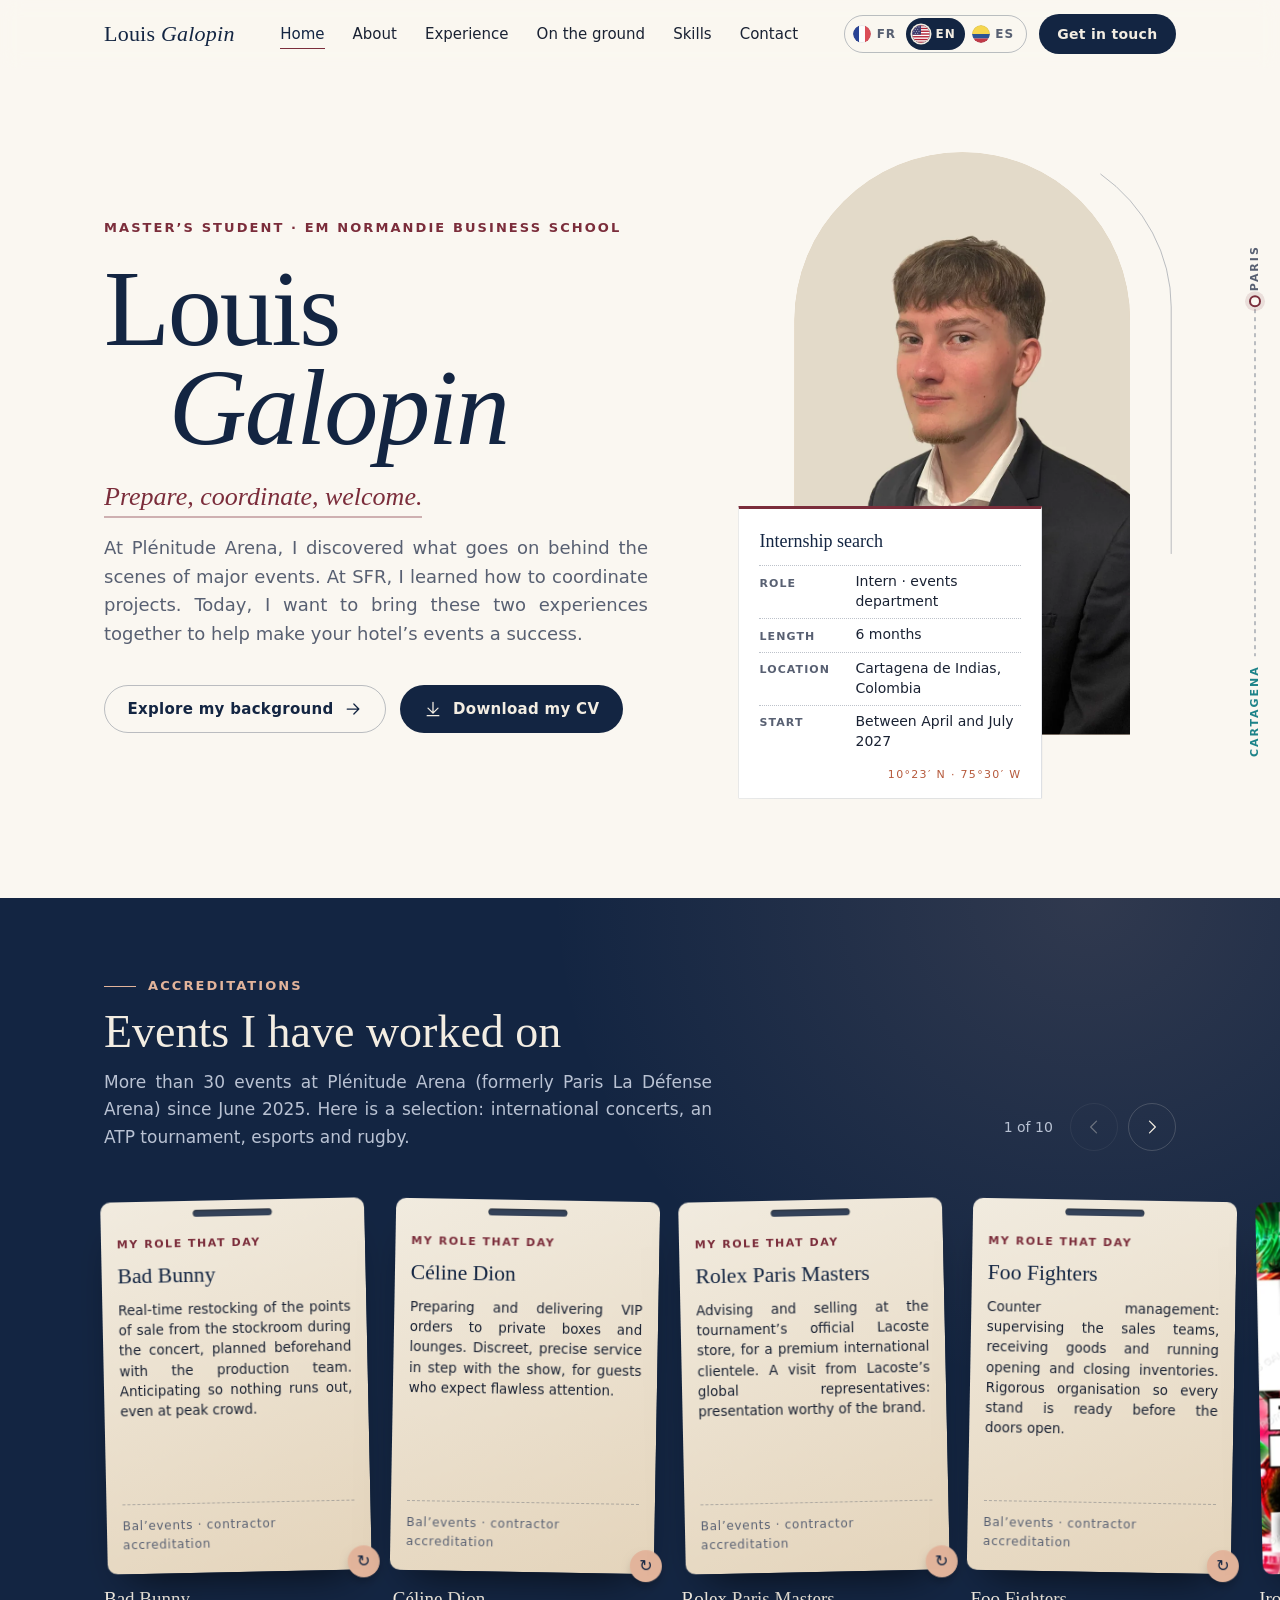
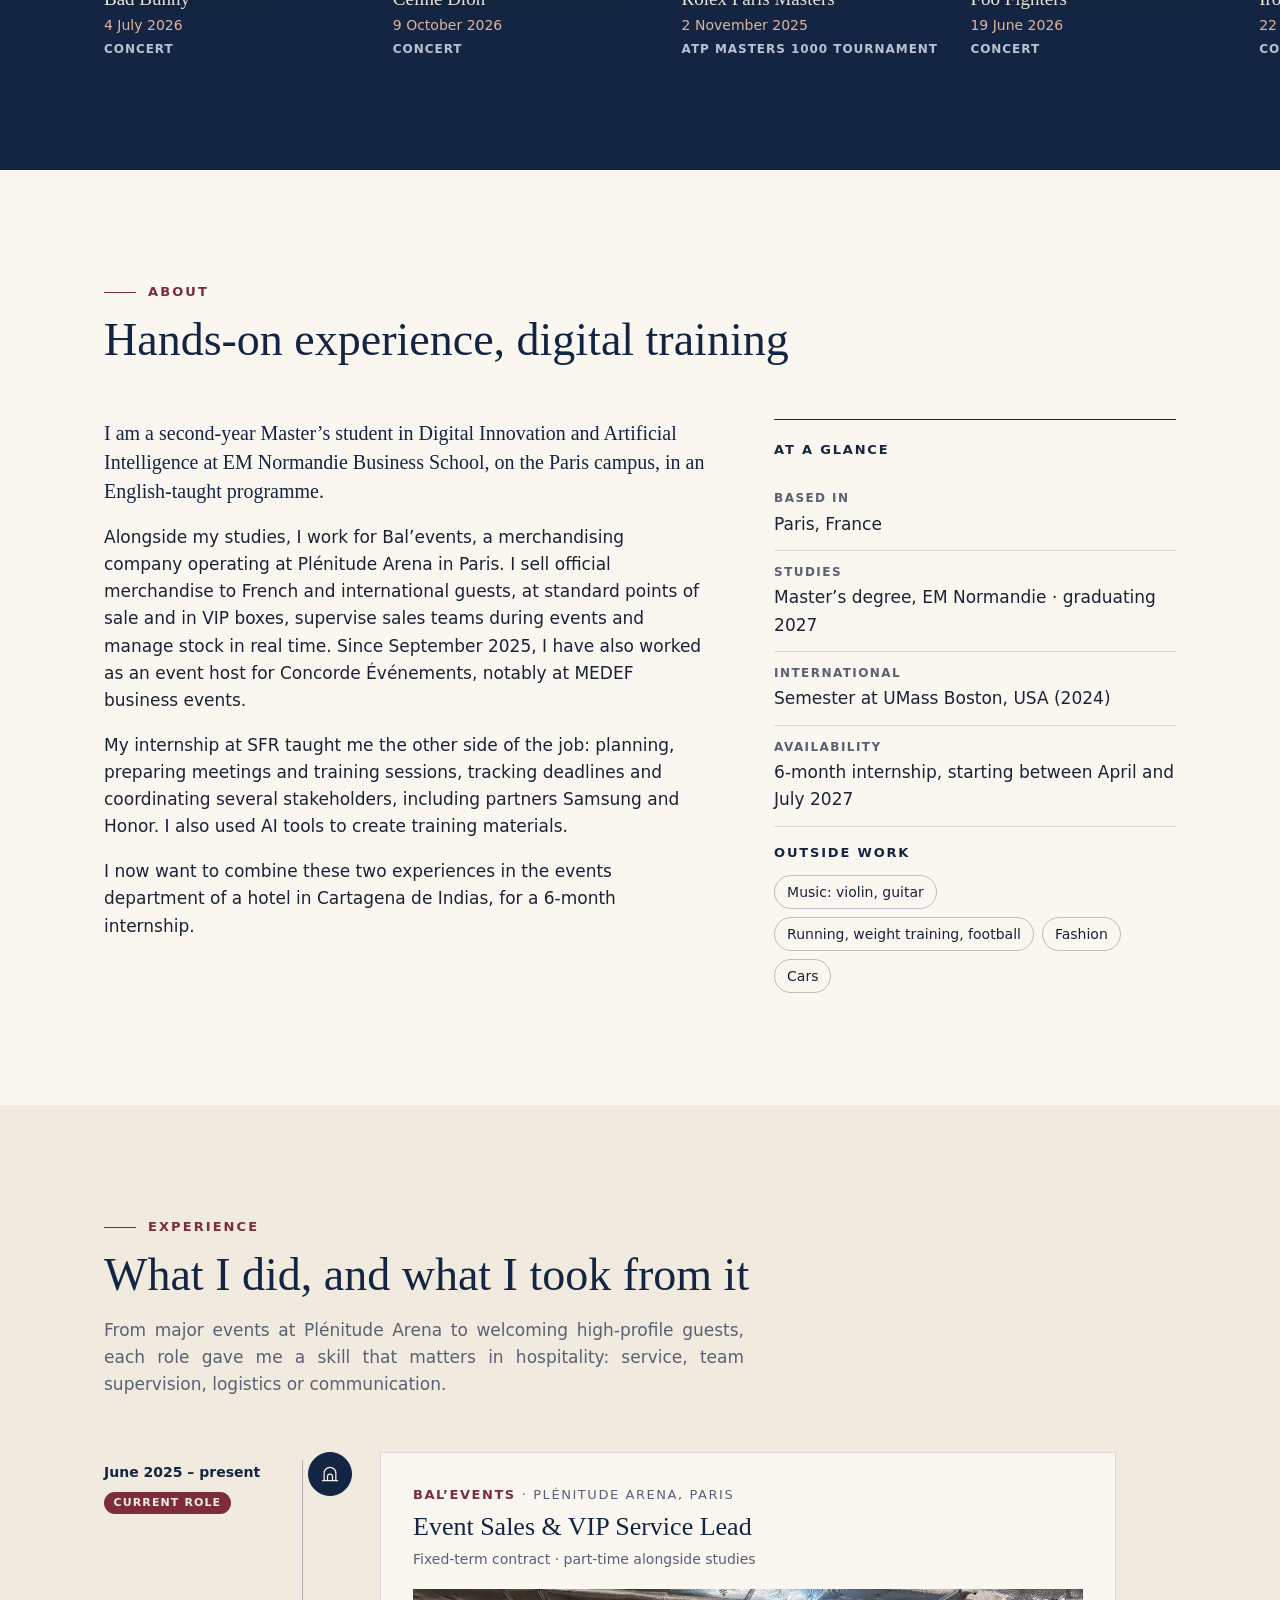
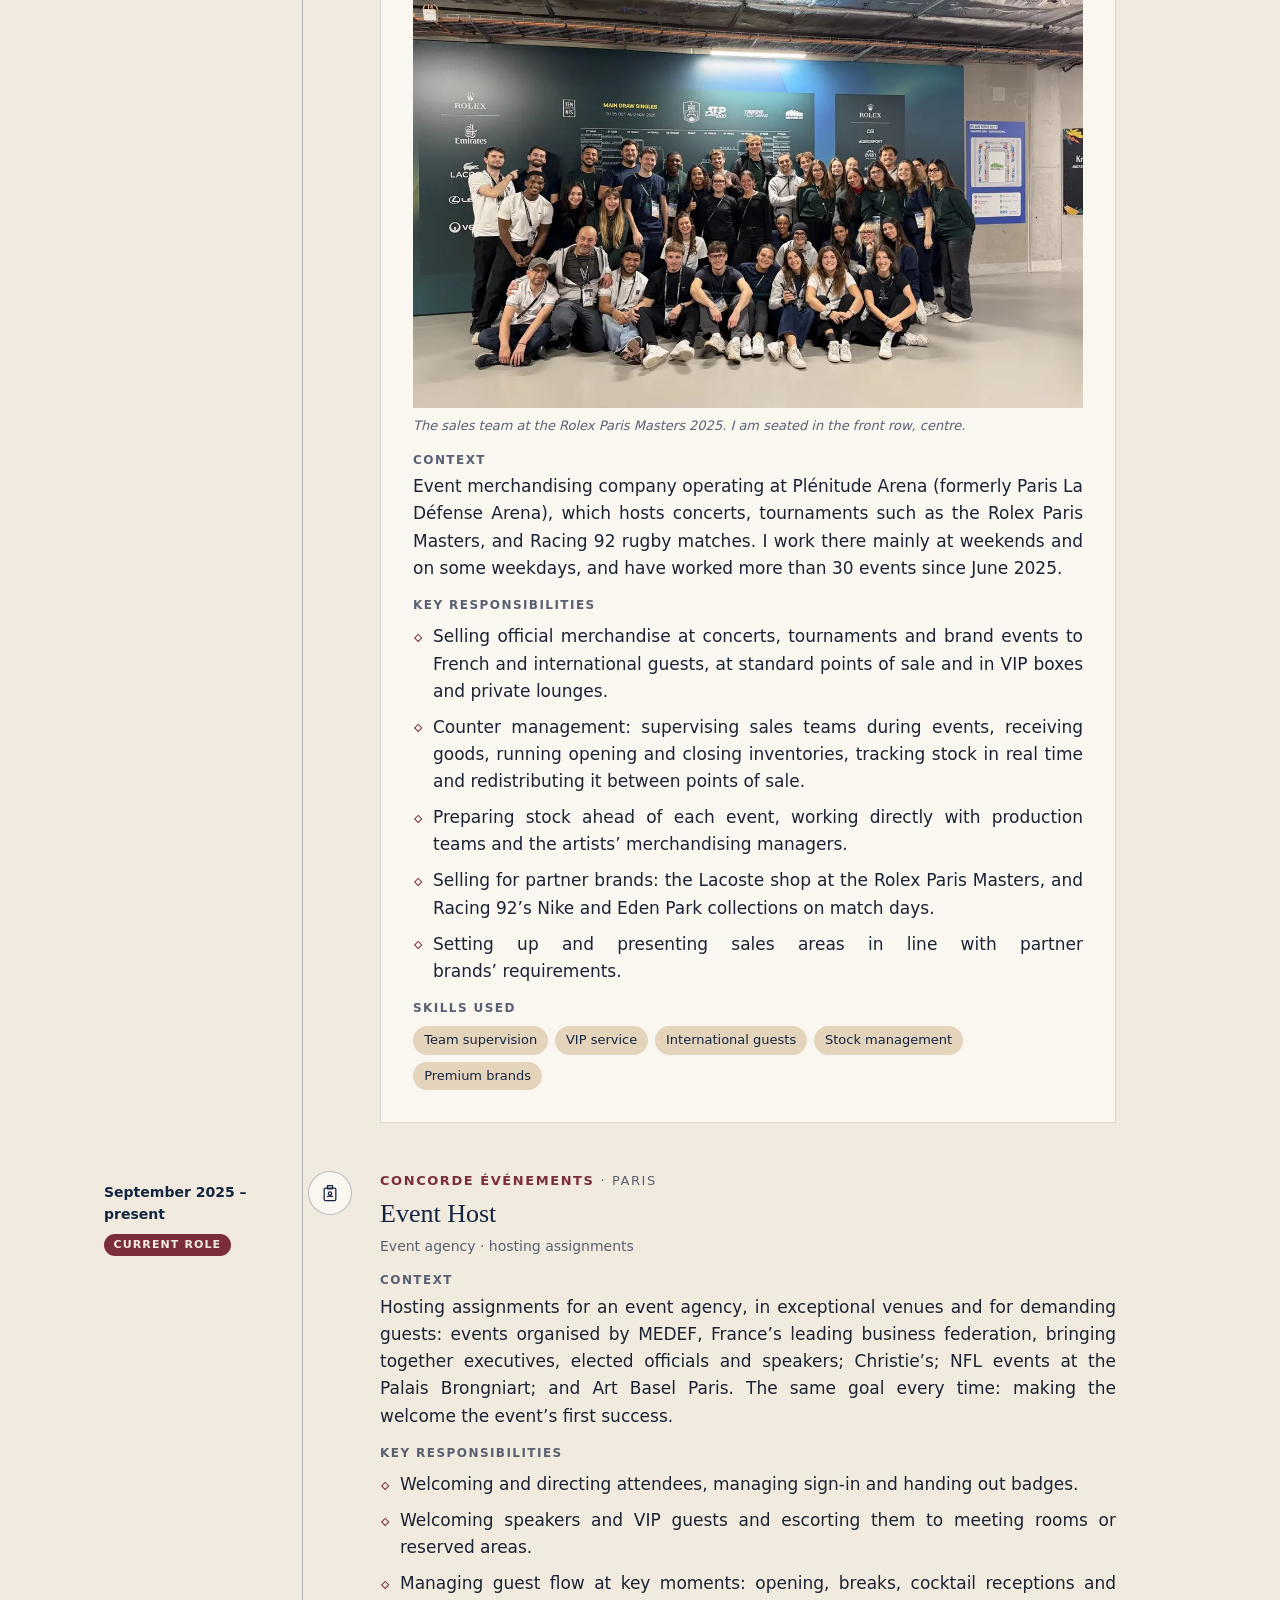
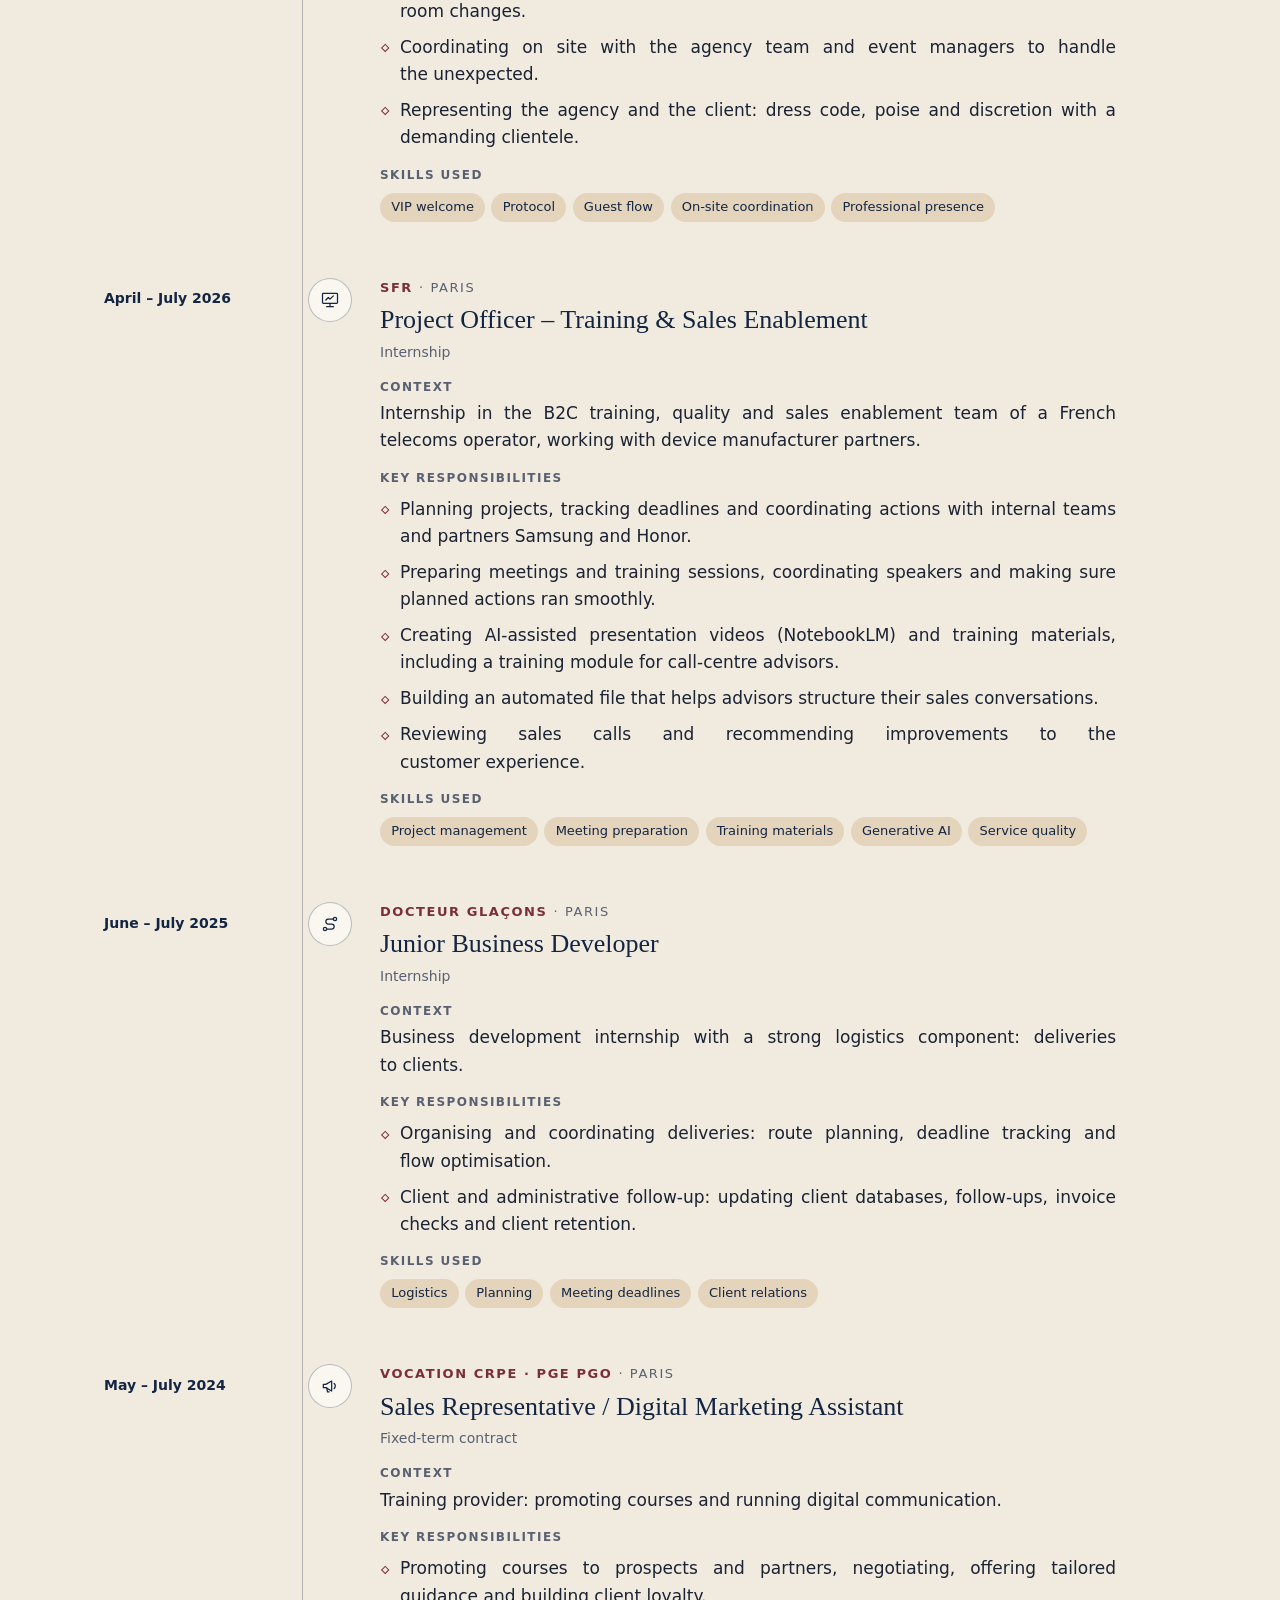
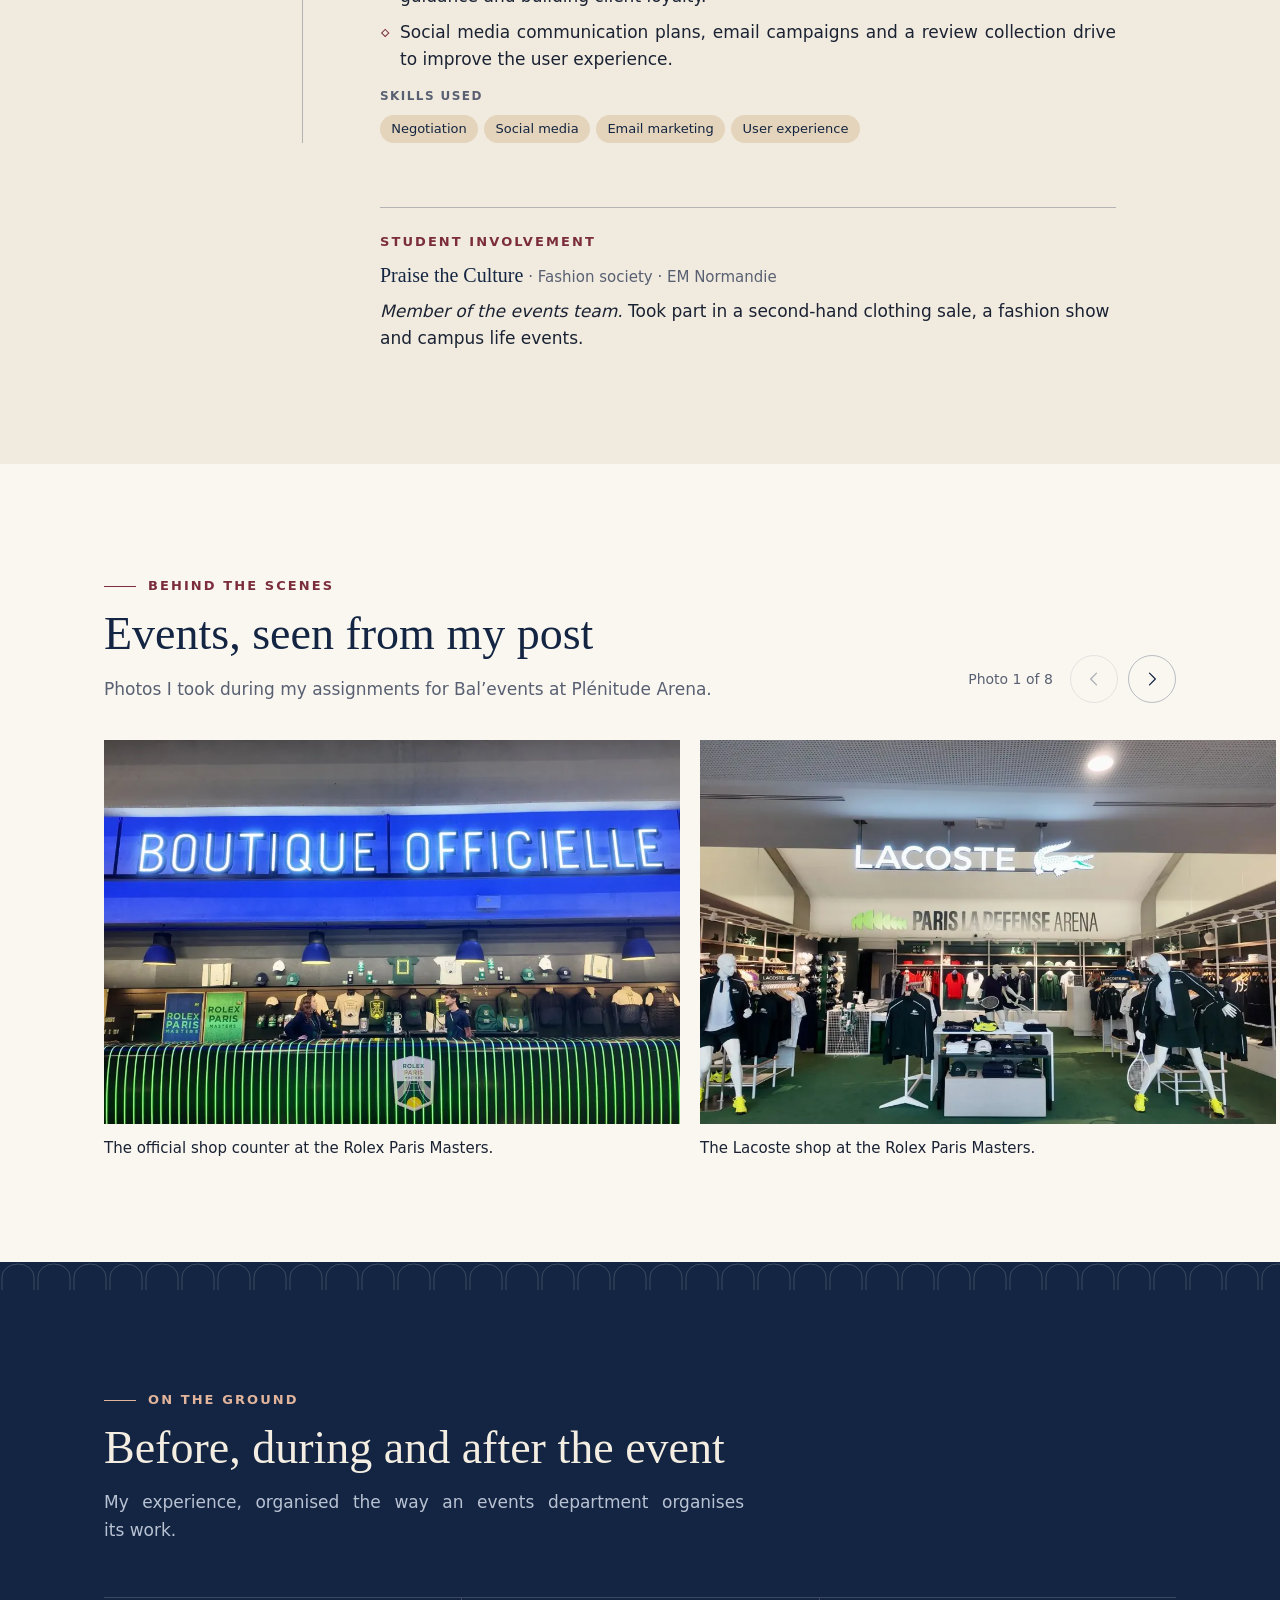
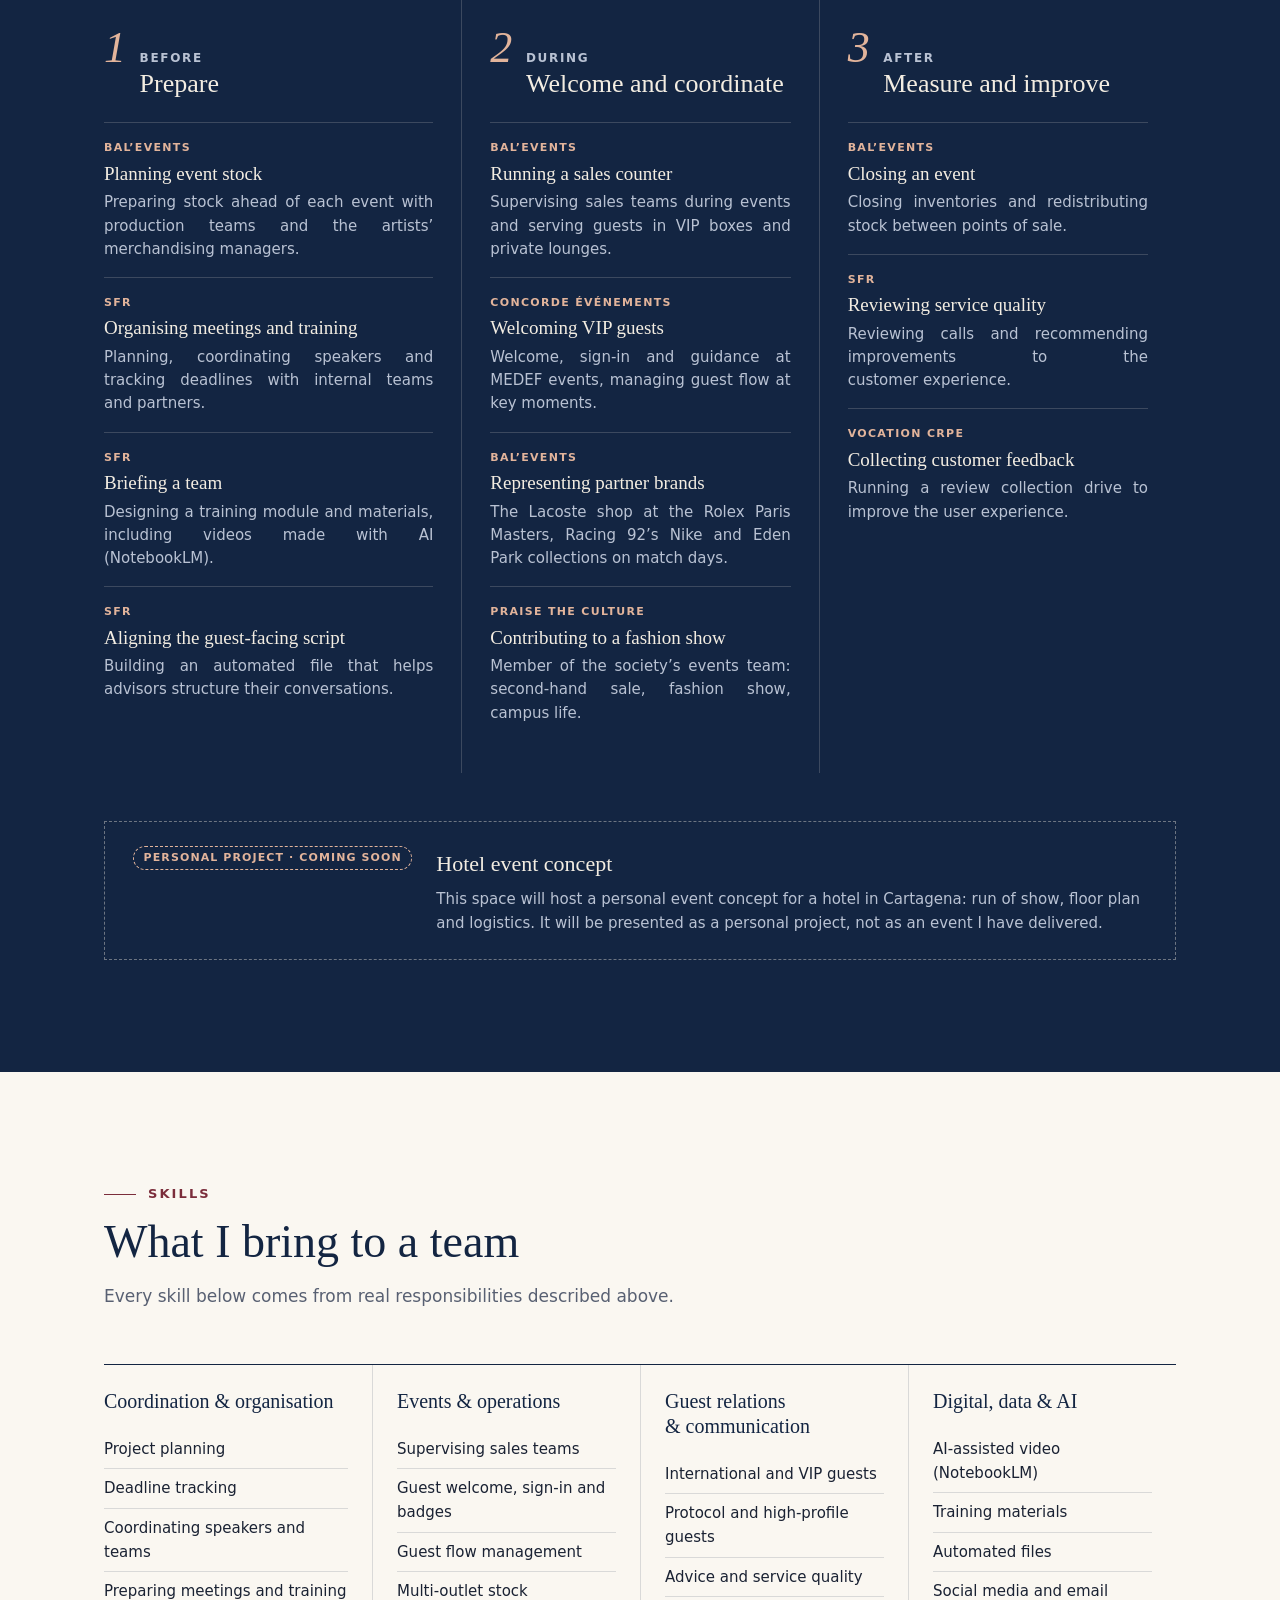
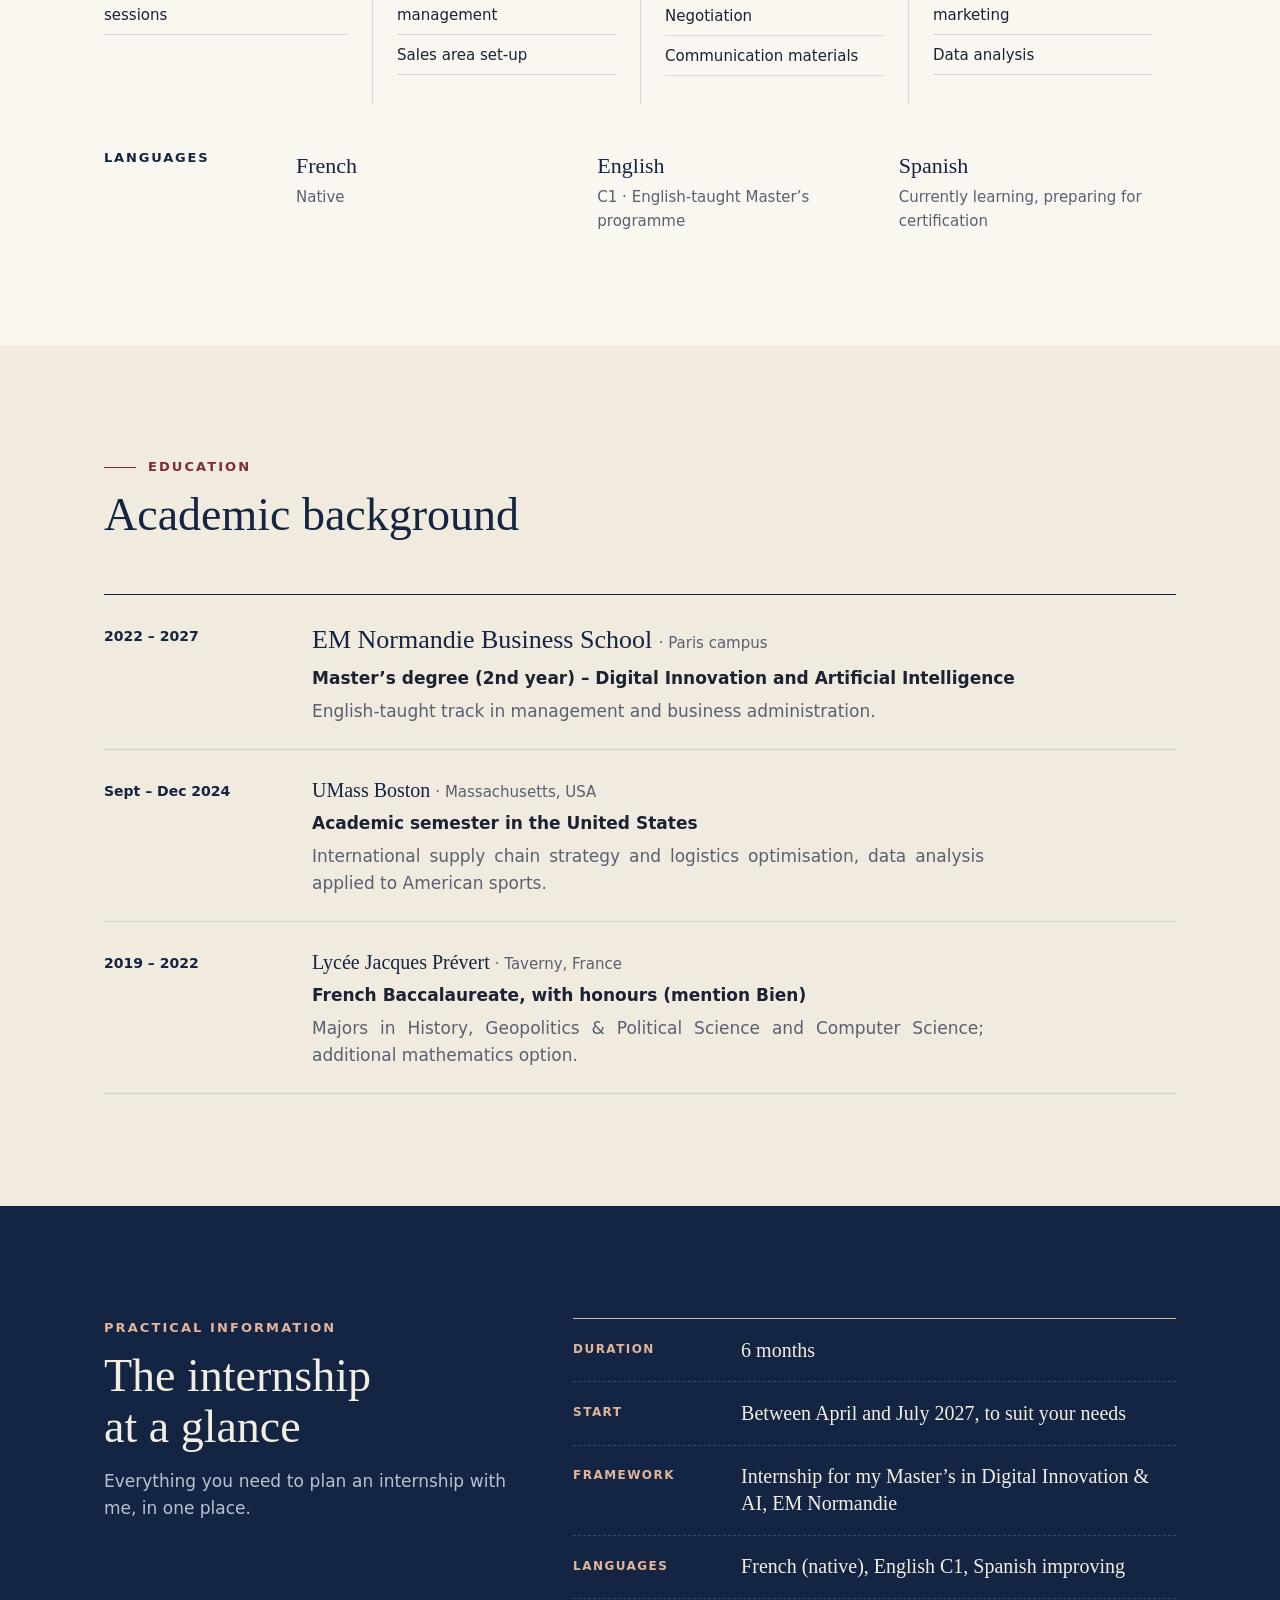
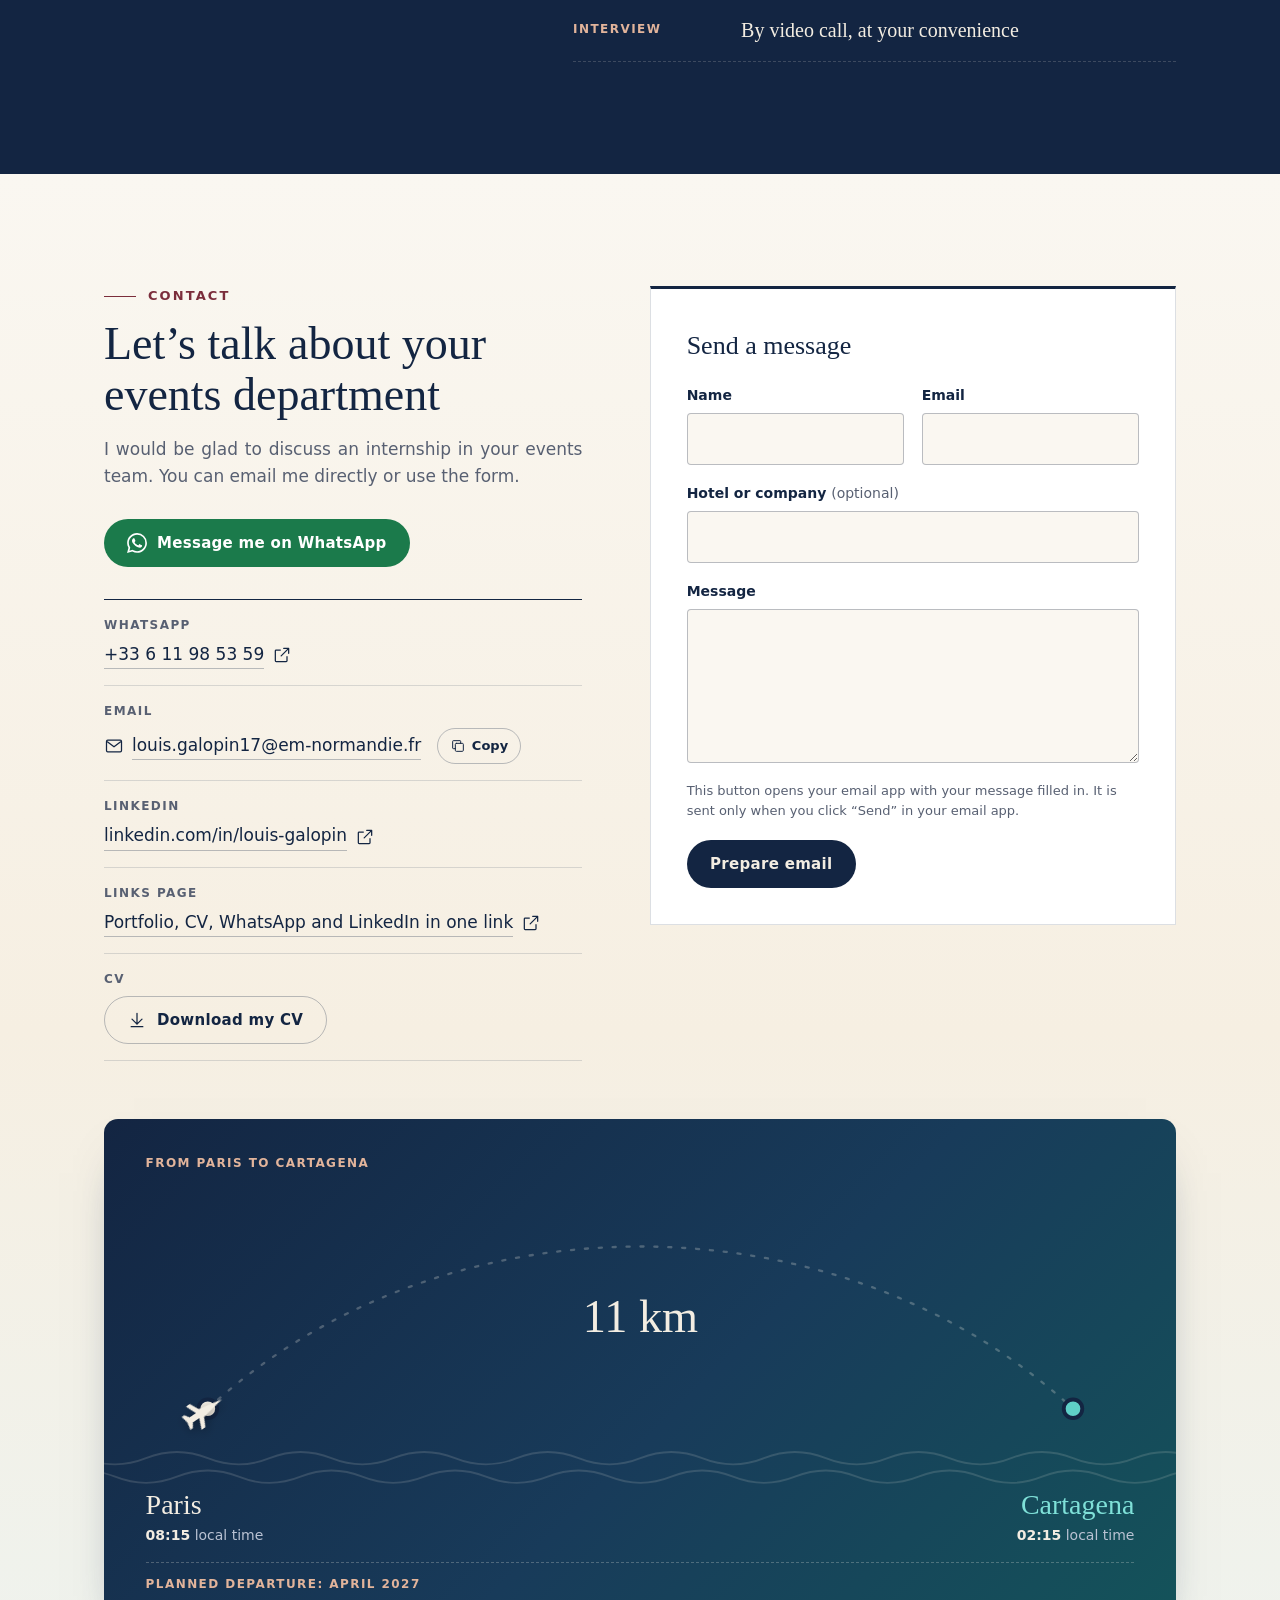
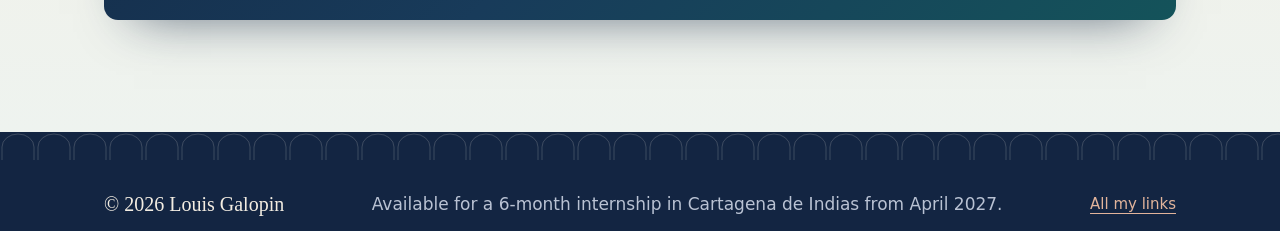
==== commit ce2fe9b0: "Basic security headers and image protection (watermarked accreditations) Co-Authored-By: Claude Opus" ====
--- a/index.html
+++ b/index.html
@@ -2,6 +2,8 @@
 <html lang="fr">
   <head>
     <meta charset="UTF-8" />
+    <meta http-equiv="Content-Security-Policy" content="default-src 'self'; script-src 'self' https://gc.zgo.at; style-src 'self' 'unsafe-inline' https://fonts.googleapis.com; font-src https://fonts.gstatic.com; img-src 'self' data: https://*.goatcounter.com; connect-src 'self' https://*.goatcounter.com https://formspree.io; object-src 'none'; base-uri 'self'; form-action 'self' https://formspree.io" />
+    <meta name="referrer" content="strict-origin-when-cross-origin" />
     <meta name="viewport" content="width=device-width, initial-scale=1, viewport-fit=cover" />
     <title>Louis Galopin · Événementiel & expérience client</title>
     <meta name="description" content="Portfolio de Louis Galopin, étudiant en Master 2 à l’EM Normandie. Recherche d’un stage de 6 mois en événementiel hôtelier à Carthagène des Indes (Colombie), à partir d’avril 2027." />
--- a/assets/app.css
+++ b/assets/app.css
@@ -1 +1 @@
-:root{--paper: #faf7f1;--ivory: #f1ebdf;--sand: #e4d4bb;--navy: #132542;--navy-2: #1c3359;--ink: #1a2233;--muted: #586072;--bordeaux: #7b2d3b;--terracotta: #b65a3c;--line: rgba(19, 37, 66, .14);--line-strong: rgba(19, 37, 66, .28);--on-navy: #f3ede2;--on-navy-muted: #b9c2d3;--on-navy-line: rgba(243, 237, 226, .18);--on-navy-accent: #e2b49b;--white: #ffffff;--caribe: #1d8389;--ochre: #d39b3a;--font-display: "Bodoni Moda", "Didot", "Bodoni 72", Georgia, serif;--font-body: "Albert Sans", "Segoe UI", system-ui, -apple-system, sans-serif;--step--1: .8125rem;--step-0: 1.0625rem;--step-1: 1.25rem;--step-2: 1.625rem;--step-3: clamp(2rem, 1.4rem + 2.4vw, 2.875rem);--step-hero: clamp(3.25rem, 1.6rem + 7vw, 6.75rem);--gutter: clamp(1rem, .5rem + 2.5vw, 2.5rem);--maxw: 72rem;--header-h: 4.25rem;--ease: cubic-bezier(.22, .61, .36, 1);color-scheme:light}*,*:before,*:after{box-sizing:border-box}html{scroll-behavior:smooth;scroll-padding-top:calc(var(--header-h) + env(safe-area-inset-top,0px) + .5rem);-webkit-text-size-adjust:100%}body{margin:0;background:var(--paper);color:var(--ink);font-family:var(--font-body);font-size:var(--step-0);line-height:1.6;-webkit-font-smoothing:antialiased;text-rendering:optimizeLegibility;overflow-x:hidden}img{max-width:100%;display:block}a{color:inherit}h1,h2,h3,h4{margin:0;font-weight:500;text-wrap:balance}p{margin:0}ul,ol,dl,dd{margin:0;padding:0}ul,ol{list-style:none}main:focus{outline:none}::selection{background:var(--sand);color:var(--navy)}:focus-visible{outline:2px solid var(--bordeaux);outline-offset:3px;border-radius:2px}.wrap{width:100%;max-width:var(--maxw);margin-inline:auto;padding-inline:var(--gutter)}.muted{color:var(--muted)}.kicker{font-family:var(--font-body);font-size:var(--step--1);font-weight:600;letter-spacing:.16em;text-transform:uppercase;color:var(--bordeaux)}.label{display:block;font-size:.75rem;font-weight:600;letter-spacing:.12em;text-transform:uppercase;color:var(--muted)}.mini-title{font-family:var(--font-body);font-size:var(--step--1);font-weight:600;letter-spacing:.14em;text-transform:uppercase;color:var(--navy)}.btn{display:inline-flex;align-items:center;gap:.6rem;min-height:3rem;padding:.75rem 1.4rem;font:600 .9375rem/1.2 var(--font-body);letter-spacing:.02em;text-decoration:none;border:1px solid transparent;border-radius:999px;cursor:pointer;transition:background-color .25s var(--ease),color .25s var(--ease),border-color .25s var(--ease),transform .25s var(--ease)}.btn svg{flex:none;transition:transform .25s var(--ease)}.btn:hover svg{transform:translate(3px)}.btn-primary{background:var(--navy);color:var(--on-navy)}.btn-primary:hover{background:var(--bordeaux)}.btn-ghost,.btn-light{background:transparent;color:var(--navy);border-color:var(--line-strong)}.btn-ghost:hover,.btn-light:hover{border-color:var(--navy);background:var(--white)}.btn-small{min-height:2.5rem;padding:.5rem 1.1rem;font-size:.875rem}.btn-note{font-weight:400;opacity:.8;font-size:.8125rem;white-space:nowrap}.btn{flex-wrap:wrap;row-gap:.15rem}.btn[disabled]{opacity:.6;cursor:progress}.cv-wrap{display:inline-flex;flex-direction:column;gap:.35rem}.cv-status{font-size:var(--step--1);color:var(--muted);min-height:0}.cv-status:empty{display:none}.pill{display:inline-block;padding:.15rem .6rem;border-radius:999px;background:var(--bordeaux);color:var(--on-navy);font-size:.6875rem;font-weight:600;letter-spacing:.1em;text-transform:uppercase}.pill-outline{background:transparent;border:1px dashed currentColor;color:var(--on-navy-accent)}.skip{position:absolute;left:var(--gutter);top:-4rem;z-index:100;background:var(--navy);color:var(--on-navy);padding:.6rem 1rem;border-radius:4px}.skip:focus{top:calc(env(safe-area-inset-top,0px) + .5rem)}.site-header{position:sticky;top:env(safe-area-inset-top,0px);z-index:50;background:color-mix(in srgb,var(--paper) 88%,transparent);border-bottom:1px solid transparent;transition:border-color .3s var(--ease),background-color .3s var(--ease)}@supports (backdrop-filter: blur(1px)){.site-header{backdrop-filter:saturate(1.4) blur(10px)}}.site-header.is-scrolled{border-bottom-color:var(--line)}.header-inner{max-width:var(--maxw);margin-inline:auto;padding-inline:var(--gutter);height:var(--header-h);display:flex;align-items:center;gap:1.5rem}.logo{font-family:var(--font-display);font-size:1.375rem;text-decoration:none;color:var(--navy);white-space:nowrap;letter-spacing:.01em}.logo-last{font-style:italic}.nav{margin-inline:auto}.nav ul{display:flex;gap:.25rem}.nav a{display:block;padding:.5rem .75rem;font-size:.9375rem;text-decoration:none;color:var(--ink);position:relative}.nav a:after{content:"";position:absolute;left:.75rem;right:.75rem;bottom:.3rem;height:1px;background:var(--bordeaux);transform:scaleX(0);transform-origin:left;transition:transform .3s var(--ease)}.nav a:hover:after,.nav a[aria-current=true]:after{transform:scaleX(1)}.nav a[aria-current=true]{color:var(--navy)}.header-actions{display:flex;align-items:center;gap:.75rem;margin-left:auto}.nav+.header-actions{margin-left:0}.lang{display:inline-flex;border:1px solid var(--line-strong);border-radius:999px;padding:2px}.lang-btn{font:600 .75rem/1 var(--font-body);letter-spacing:.08em;background:transparent;color:var(--muted);border:0;border-radius:999px;min-width:2.25rem;min-height:2rem;padding:0 .5rem;cursor:pointer;transition:background-color .2s var(--ease),color .2s var(--ease)}.lang-btn:hover{color:var(--navy)}.lang-btn[aria-pressed=true]{background:var(--navy);color:var(--on-navy)}.menu-toggle{display:none;width:2.75rem;height:2.75rem;align-items:center;justify-content:center;border:1px solid var(--line-strong);border-radius:999px;background:transparent;color:var(--navy);cursor:pointer}.nav-mobile-extra{display:none}@media(max-width:1000px){.header-cta{display:none}}@media(max-width:400px){.header-inner{gap:.5rem}.logo{font-size:1.2rem}.lang-btn{min-width:2rem;padding:0 .35rem}.header-actions{gap:.4rem}}@media(max-width:960px){.menu-toggle{display:inline-flex}.nav+.header-actions{margin-left:auto}.nav{position:absolute;left:0;right:0;top:100%;background:var(--paper);border-bottom:1px solid var(--line);padding:.5rem var(--gutter) 1.25rem;display:none}.site-header.is-open .nav{display:block}.nav ul{flex-direction:column;gap:0}.nav a{padding:.85rem 0;font-size:1.0625rem;border-bottom:1px solid var(--line)}.nav a:after{display:none}.nav a[aria-current=true]{color:var(--bordeaux)}.site-header.is-open{background:var(--paper)}}.hero{padding-block:clamp(2.5rem,2rem + 4vw,6rem) clamp(3.5rem,3rem + 4vw,7rem);overflow:hidden}.hero-grid{display:grid;grid-template-columns:minmax(0,1.15fr) minmax(0,.85fr);gap:clamp(2rem,1rem + 4vw,5rem);align-items:center}.hero-text{min-width:0}.hero-eyebrow{margin-bottom:1.25rem}.hero-name{font-family:var(--font-display);font-size:var(--step-hero);line-height:.92;font-weight:500;color:var(--navy);letter-spacing:-.02em;font-optical-sizing:auto}.hero-name>.hero-line{display:block}.hero-name>.hero-line+.hero-line{font-style:italic;padding-left:.6em}.hero-tagline{margin-top:1.5rem;font-family:var(--font-display);font-style:italic;font-size:var(--step-2);color:var(--bordeaux);line-height:1.25}.hero-intro{margin-top:1.25rem;max-width:34rem;color:var(--muted);font-size:1.125rem}.hero-ctas{margin-top:2.25rem;display:flex;flex-wrap:wrap;gap:.85rem;align-items:flex-start}.hero-visual{position:relative;justify-self:center;width:min(100%,21rem);padding-bottom:4rem}.arch{position:relative;aspect-ratio:375 / 650;max-width:100%}.arch:before{content:"";position:absolute;inset:-.85rem -.85rem .85rem .85rem;border:1px solid var(--line-strong);border-radius:999px 999px 0 0}.arch-inner{position:relative;height:100%;overflow:hidden;border-radius:999px 999px 0 0;background:radial-gradient(120% 70% at 50% 100%,rgba(182,90,60,.32),transparent 70%),linear-gradient(180deg,var(--sand) 0%,#d8bf9f 100%)}.arch-inner img{position:absolute;inset:0;width:100%;height:100%;object-fit:cover;object-position:50% 20%}.slip{position:absolute;left:-3.5rem;bottom:0;width:min(19rem,92%);background:var(--white);border:1px solid var(--line);border-top:3px solid var(--bordeaux);padding:1.1rem 1.25rem .9rem;box-shadow:0 18px 40px -24px #13254273}.slip-title{font-family:var(--font-display);font-size:1.125rem;color:var(--navy);margin-bottom:.6rem}.slip dl>div{display:grid;grid-template-columns:5.5rem 1fr;gap:.5rem;padding:.4rem 0;border-top:1px dotted var(--line-strong)}.slip dt{font-size:.6875rem;font-weight:600;letter-spacing:.1em;text-transform:uppercase;color:var(--muted);padding-top:.15rem}.slip dd{font-size:.875rem;line-height:1.4;color:var(--ink)}.slip-coords{margin-top:.5rem;font-size:.6875rem;letter-spacing:.12em;color:var(--terracotta);font-variant-numeric:tabular-nums;text-align:right}@keyframes rise{0%{transform:translateY(12px)}to{transform:none}}@keyframes arch-in{0%{transform:translateY(16px) scale(.985)}to{transform:none}}@media(max-width:860px){.hero-grid{grid-template-columns:minmax(0,1fr)}.hero-visual{width:min(100%,20rem);padding-bottom:0;margin-top:.5rem}.slip{position:relative;left:auto;bottom:auto;width:100%;margin-top:-2.5rem;margin-inline:auto}.hero-name>.hero-line+.hero-line{padding-left:.4em}}.section{padding-block:clamp(4rem,3rem + 5vw,7.5rem);position:relative}.section-head{max-width:44rem;margin-bottom:clamp(2.25rem,1.75rem + 2vw,3.5rem)}.section-head h2,.contact-intro h2{margin-top:.75rem;font-family:var(--font-display);font-size:var(--step-3);line-height:1.1;color:var(--navy)}.section-intro{margin-top:1rem;color:var(--muted);max-width:40rem}.has-reveal [data-reveal]{transition:opacity .8s var(--ease),transform .8s var(--ease)}.has-reveal .reveal-pending{opacity:.35;transform:translateY(18px)}.about-grid{display:grid;grid-template-columns:minmax(0,1.5fr) minmax(0,1fr);gap:clamp(2rem,1rem + 4vw,5rem);align-items:start}.prose p+p{margin-top:1.1rem}.prose p{max-width:38rem}.prose p:first-child{font-family:var(--font-display);font-size:var(--step-1);line-height:1.45;color:var(--navy)}.facts{border-top:1px solid var(--navy);padding-top:1.25rem;display:grid;gap:1rem}.facts dl>div{padding:.75rem 0;border-bottom:1px solid var(--line);display:grid;gap:.15rem}.facts dt{font-size:.75rem;font-weight:600;letter-spacing:.12em;text-transform:uppercase;color:var(--muted)}.facts dd{color:var(--ink)}.interests{display:flex;flex-wrap:wrap;gap:.5rem}.interests li{font-size:.875rem;padding:.3rem .75rem;border:1px solid var(--line-strong);border-radius:999px}.facts .mini-title+.interests{margin-top:-.25rem}@media(max-width:860px){.about-grid{grid-template-columns:minmax(0,1fr)}}.experience{background:var(--ivory)}.timeline{position:relative;display:grid;gap:clamp(2rem,1.5rem + 2vw,3rem)}.timeline:before{content:"";position:absolute;top:.5rem;bottom:.5rem;left:12.375rem;width:1px;background:var(--line-strong)}.job{display:grid;grid-template-columns:11rem 2.75rem minmax(0,1fr);gap:0 1.75rem;align-items:start}.job-dates{padding-top:.6rem;display:grid;gap:.5rem;justify-items:start}.job-date{font-size:.875rem;font-weight:600;color:var(--navy);font-variant-numeric:tabular-nums}.job-node{position:relative;z-index:1;width:2.75rem;height:2.75rem;border-radius:50%;display:grid;place-items:center;background:var(--paper);border:1px solid var(--line-strong);color:var(--navy)}.job-featured .job-node{background:var(--navy);color:var(--on-navy);border-color:var(--navy)}.job-card{min-width:0;padding-bottom:.5rem;display:grid;gap:.9rem;max-width:46rem}.job-featured .job-card{background:var(--paper);border:1px solid var(--line);padding:clamp(1.25rem,1rem + 1.5vw,2rem)}.job-company{font-size:var(--step--1);font-weight:600;letter-spacing:.12em;text-transform:uppercase;color:var(--bordeaux)}.job-place{color:var(--muted);font-weight:500}.job-role{margin-top:.35rem;font-family:var(--font-display);font-size:var(--step-2);line-height:1.2;color:var(--navy)}.job-type{margin-top:.35rem;font-size:.875rem;color:var(--muted)}.job-context{color:var(--ink)}.job-context .label{margin-bottom:.2rem}.job-missions{display:grid;gap:.55rem;margin-top:-.4rem}.job-missions li{position:relative;padding-left:1.25rem}.job-missions li:before{content:"";position:absolute;left:.1rem;top:.68em;width:.4rem;height:.4rem;border:1px solid var(--bordeaux);transform:rotate(45deg)}.tags{display:flex;flex-wrap:wrap;gap:.4rem;margin-top:-.4rem}.tags li{font-size:.8125rem;padding:.25rem .7rem;background:var(--sand);color:var(--navy);border-radius:999px}.assoc{margin-top:clamp(2.5rem,2rem + 2vw,3.5rem);padding-top:1.5rem;border-top:1px solid var(--line-strong);display:grid;gap:.4rem;max-width:46rem;margin-left:17.25rem}.assoc-line{font-family:var(--font-display);font-size:var(--step-1);color:var(--navy)}.assoc-line strong{font-weight:500}.assoc-line .muted{font-family:var(--font-body);font-size:.9375rem}@media(max-width:860px){.timeline:before{left:1.375rem}.job{grid-template-columns:2.75rem minmax(0,1fr);gap:.75rem 1.1rem}.job-dates{grid-column:2;grid-row:1;padding-top:.55rem;display:flex;flex-wrap:wrap;align-items:center;gap:.5rem .75rem}.job-node{grid-column:1;grid-row:1}.job-card{grid-column:1 / -1;padding-left:3.85rem}.job-featured .job-card{padding-left:clamp(1.25rem,1rem + 1.5vw,2rem);margin-left:3.85rem}.assoc{margin-left:0}}@media(max-width:480px){.job-card{padding-left:0}.job-featured .job-card{margin-left:0}.timeline:before{display:none}}.projects{background:var(--navy);color:var(--on-navy);padding-top:calc(clamp(4rem,3rem + 5vw,7.5rem) + 1rem)}.projects .arcade{position:absolute;top:0;left:0;color:var(--on-navy-line)}.projects .kicker{color:var(--on-navy-accent)}.projects .section-head h2{color:var(--on-navy)}.projects .section-intro{color:var(--on-navy-muted)}.project-grid{display:grid;grid-template-columns:repeat(3,minmax(0,1fr));gap:1.25rem}.project{min-width:0;padding:1.5rem 1.5rem 1.75rem;border:1px solid var(--on-navy-line);background:#f3ede208;display:flex;flex-direction:column;gap:.75rem;transition:border-color .3s var(--ease),background-color .3s var(--ease),transform .3s var(--ease)}.project:hover{border-color:#f3ede26b;background:#f3ede20f;transform:translateY(-2px)}.project-origin{font-size:.75rem;font-weight:600;letter-spacing:.12em;text-transform:uppercase;color:var(--on-navy-accent)}.project h3{font-family:var(--font-display);font-size:1.375rem;line-height:1.25;color:var(--on-navy)}.project dl{display:grid;gap:.65rem;margin-top:.25rem}.project dt{font-size:.6875rem;font-weight:600;letter-spacing:.12em;text-transform:uppercase;color:var(--on-navy-muted)}.project dd{font-size:.9375rem;line-height:1.5;color:var(--on-navy)}.project-future{border-style:dashed;background:transparent;justify-content:flex-start}.project-future p:not(.pill){color:var(--on-navy-muted);font-size:.9375rem}.project-future .pill{align-self:flex-start}@media(max-width:1000px){.project-grid{grid-template-columns:repeat(2,minmax(0,1fr))}}@media(max-width:640px){.project-grid{grid-template-columns:minmax(0,1fr)}}.skill-grid{display:grid;grid-template-columns:repeat(4,minmax(0,1fr));gap:0;border-top:1px solid var(--navy)}.skill-group{padding:1.5rem 1.5rem 1.75rem 0;min-width:0}.skill-group+.skill-group{padding-left:1.5rem;border-left:1px solid var(--line)}.skill-group h3{font-family:var(--font-display);font-size:1.25rem;color:var(--navy);line-height:1.25;margin-bottom:1rem}.skill-group li{padding:.45rem 0;border-bottom:1px solid var(--line);font-size:.9375rem}.languages{margin-top:2.75rem;display:grid;grid-template-columns:10rem minmax(0,1fr);gap:1rem 2rem;align-items:start}.languages dl{display:grid;grid-template-columns:repeat(3,minmax(0,1fr));gap:1.5rem}.languages dt{font-family:var(--font-display);font-size:1.375rem;color:var(--navy)}.languages dd{color:var(--muted);font-size:.9375rem;margin-top:.15rem}@media(max-width:1000px){.skill-grid{grid-template-columns:repeat(2,minmax(0,1fr))}.skill-group:nth-child(3){padding-left:0;border-left:0}.skill-group:nth-child(n+3){border-top:1px solid var(--line)}}@media(max-width:640px){.skill-grid{grid-template-columns:minmax(0,1fr)}.skill-group,.skill-group+.skill-group{padding-left:0;border-left:0}.skill-group+.skill-group{border-top:1px solid var(--line)}.languages,.languages dl{grid-template-columns:minmax(0,1fr)}}.education{background:var(--ivory)}.edu-list{display:grid;border-top:1px solid var(--navy)}.edu{display:grid;grid-template-columns:11rem minmax(0,1fr);gap:.5rem 2rem;padding:1.5rem 0;border-bottom:1px solid var(--line)}.edu-dates{font-size:.875rem;font-weight:600;color:var(--navy);padding-top:.35rem;font-variant-numeric:tabular-nums}.edu h3{font-family:var(--font-display);font-size:var(--step-1);color:var(--navy)}.edu h3 .muted{font-family:var(--font-body);font-size:.9375rem}.edu-main h3{font-size:var(--step-2)}.edu-program{margin-top:.25rem;font-weight:600;color:var(--ink)}.edu .muted:last-child{margin-top:.35rem;max-width:42rem}@media(max-width:640px){.edu{grid-template-columns:minmax(0,1fr)}}.contact{background:var(--paper)}.contact-grid{display:grid;grid-template-columns:minmax(0,1fr) minmax(0,1.1fr);gap:clamp(2rem,1rem + 4vw,5rem);align-items:start}.contact-intro{min-width:0}.contact-text{margin-top:1rem;color:var(--muted);max-width:30rem}.contact-list{margin-top:2rem;display:grid;border-top:1px solid var(--navy)}.contact-list>div{padding:1rem 0;border-bottom:1px solid var(--line);display:grid;gap:.4rem}.contact-list dt{font-size:.75rem;font-weight:600;letter-spacing:.12em;text-transform:uppercase;color:var(--muted)}.email-row{display:flex;flex-wrap:wrap;align-items:center;gap:.5rem 1rem}.contact-link{display:inline-flex;align-items:center;gap:.5rem;color:var(--navy);text-decoration:none;font-weight:500;overflow-wrap:anywhere}.contact-link span{border-bottom:1px solid var(--line-strong);transition:border-color .2s var(--ease)}.contact-link:hover span{border-color:var(--bordeaux)}.icon-btn{display:inline-flex;align-items:center;gap:.35rem;min-height:2.25rem;padding:.25rem .75rem;font:600 .8125rem/1 var(--font-body);color:var(--navy);background:transparent;border:1px solid var(--line-strong);border-radius:999px;cursor:pointer}.icon-btn svg{width:16px;height:16px}.icon-btn:hover{border-color:var(--navy)}.copy-msg{font-size:var(--step--1);color:var(--bordeaux)}.copy-msg:empty{display:none}.contact-form{min-width:0;background:var(--white);border:1px solid var(--line);border-top:3px solid var(--navy);padding:clamp(1.25rem,1rem + 2vw,2.25rem);display:grid;gap:1.1rem}.contact-form h3{font-family:var(--font-display);font-size:var(--step-2);color:var(--navy)}.field-row{display:grid;grid-template-columns:repeat(2,minmax(0,1fr));gap:1.1rem}.field{display:grid;gap:.4rem;min-width:0}.field label{font-size:.875rem;font-weight:600;color:var(--navy)}.optional{font-weight:400;color:var(--muted)}.field input,.field textarea{width:100%;font:inherit;font-size:1rem;color:var(--ink);background:var(--paper);border:1px solid var(--line-strong);border-radius:4px;padding:.75rem .85rem;transition:border-color .2s var(--ease),background-color .2s var(--ease)}.field textarea{resize:vertical;min-height:8rem}.field input:focus-visible,.field textarea:focus-visible{outline:2px solid var(--navy);outline-offset:1px;background:var(--white)}.field [aria-invalid=true]{border-color:var(--bordeaux)}.field-error{font-size:var(--step--1);color:var(--bordeaux)}.form-note{font-size:var(--step--1);color:var(--muted)}.btn-submit{justify-self:start}.form-status{font-size:.9375rem}.form-status:empty{display:none}.status-success,.status-mailto{color:var(--navy)}.status-error{color:var(--bordeaux)}@media(max-width:860px){.contact-grid{grid-template-columns:minmax(0,1fr)}}@media(max-width:520px){.field-row{grid-template-columns:minmax(0,1fr)}.btn-submit{justify-self:stretch;justify-content:center}}.site-footer{position:relative;background:var(--navy);color:var(--on-navy);padding-block:3.5rem 2.5rem}.site-footer .arcade{position:absolute;top:0;left:0;color:var(--on-navy-line)}.site-footer .muted{color:var(--on-navy-muted)}.footer-inner{display:flex;flex-wrap:wrap;align-items:center;justify-content:space-between;gap:1rem 2rem}.footer-name{font-family:var(--font-display);font-size:1.25rem}.footer-top{display:inline-flex;align-items:center;gap:.4rem;text-decoration:none;font-size:.9375rem;color:var(--on-navy)}.footer-top:hover{color:var(--on-navy-accent)}.site-footer :focus-visible,.projects :focus-visible{outline-color:var(--on-navy-accent)}@media(prefers-reduced-motion:reduce){html{scroll-behavior:auto}*,*:before,*:after{animation-duration:.01ms!important;animation-iteration-count:1!important;transition-duration:.01ms!important}}.job-photo{margin:.25rem 0 0}.job-photo img{width:100%;height:auto;aspect-ratio:16 / 10;object-fit:cover;object-position:50% 78%;background:var(--sand)}.job-photo figcaption{margin-top:.5rem;font-size:.8125rem;color:var(--muted);font-style:italic}.gallery{background:var(--paper);padding-bottom:clamp(3.5rem,3rem + 3vw,6rem)}.gallery-head{display:flex;flex-wrap:wrap;align-items:flex-end;justify-content:space-between;gap:1.5rem 2rem;margin-bottom:clamp(1.75rem,1.5rem + 1vw,2.5rem)}.gallery-head .section-head{margin-bottom:0}.gallery-controls{display:flex;align-items:center;gap:.6rem}.gallery-count{font-size:.875rem;color:var(--muted);font-variant-numeric:tabular-nums;margin-right:.5rem;white-space:nowrap}.round-btn{width:3rem;height:3rem;border-radius:50%;display:inline-grid;place-items:center;background:transparent;color:var(--navy);border:1px solid var(--line-strong);cursor:pointer;transition:background-color .2s var(--ease),color .2s var(--ease),border-color .2s var(--ease)}.round-btn:hover:not(:disabled){background:var(--navy);color:var(--on-navy);border-color:var(--navy)}.round-btn:disabled{opacity:.35;cursor:default}.gallery-track{overflow-x:auto;overscroll-behavior-x:contain;scroll-snap-type:x mandatory;scroll-padding-inline:max(var(--gutter),calc((100vw - var(--maxw)) / 2 + var(--gutter)));scrollbar-width:thin;scrollbar-color:var(--line-strong) transparent;padding-bottom:1rem}.gallery-track:focus-visible{outline-offset:-2px}.gallery-list{display:flex;gap:1.25rem;width:max-content;padding-inline:max(var(--gutter),calc((100vw - var(--maxw)) / 2 + var(--gutter)))}.slide{scroll-snap-align:start;width:min(36rem,82vw);flex:none}.slide figure{margin:0}.slide img{width:100%;height:auto;aspect-ratio:3 / 2;object-fit:cover;background:var(--sand)}.slide figcaption{margin-top:.75rem;font-size:.9375rem;color:var(--ink);max-width:32rem}@media(max-width:640px){.gallery-controls{width:100%}.gallery-count{margin-right:auto}}.phases{display:grid;grid-template-columns:repeat(3,minmax(0,1fr));gap:0;border-top:1px solid var(--on-navy-line)}.phase{padding:1.75rem 1.75rem 2rem 0;min-width:0}.phase+.phase{padding-left:1.75rem;border-left:1px solid var(--on-navy-line)}.phase-head{display:grid;grid-template-columns:auto 1fr;column-gap:.85rem;align-items:baseline;margin-bottom:1.5rem}.phase-num{grid-row:span 2;font-family:var(--font-display);font-style:italic;font-size:2.75rem;line-height:1;color:var(--on-navy-accent)}.phase-step{font-size:.75rem;font-weight:600;letter-spacing:.14em;text-transform:uppercase;color:var(--on-navy-muted)}.phase-head h3{font-family:var(--font-display);font-size:var(--step-2);color:var(--on-navy);line-height:1.15}.notes{display:grid;gap:0}.note{padding:1rem 0;border-top:1px solid var(--on-navy-line);display:grid;gap:.3rem}.note-origin{font-size:.6875rem;font-weight:600;letter-spacing:.12em;text-transform:uppercase;color:var(--on-navy-accent)}.note h4{font-family:var(--font-display);font-size:1.1875rem;font-weight:500;color:var(--on-navy);line-height:1.3}.note p:last-child{font-size:.9375rem;color:var(--on-navy-muted);line-height:1.55}.projects .project-future{margin-top:clamp(2rem,1.5rem + 2vw,3rem);padding:1.5rem 1.75rem;border:1px dashed rgba(243,237,226,.4);display:grid;grid-template-columns:auto minmax(0,1fr);gap:1rem 1.5rem;align-items:start}.projects .project-future h3{font-family:var(--font-display);font-size:1.375rem;color:var(--on-navy)}.projects .project-future p:not(.pill){margin-top:.35rem;color:var(--on-navy-muted);font-size:.9375rem;max-width:48rem}@media(max-width:1120px){.phases{grid-template-columns:minmax(0,1fr)}.phase,.phase+.phase{padding:1.75rem 0;border-left:0}.phase+.phase{border-top:1px solid var(--on-navy-line)}}@media(max-width:560px){.projects .project-future{grid-template-columns:minmax(0,1fr)}}.passes{position:relative;background:var(--navy);color:var(--on-navy);padding-block:clamp(3rem,2.5rem + 3vw,5rem) clamp(3rem,2.5rem + 3vw,4.5rem);overflow:hidden}.passes:before{content:"";position:absolute;inset:0;pointer-events:none;background:radial-gradient(60% 80% at 85% 0%,rgba(226,180,155,.14),transparent 70%)}.passes-head{position:relative;display:flex;flex-wrap:wrap;align-items:flex-end;justify-content:space-between;gap:1.25rem 2rem;margin-bottom:clamp(1.75rem,1.5rem + 1vw,2.5rem)}.passes .kicker{color:var(--on-navy-accent)}.passes h2{margin-top:.6rem;font-family:var(--font-display);font-size:var(--step-3);line-height:1.1;color:var(--on-navy)}.passes-intro{margin-top:.75rem;color:var(--on-navy-muted);max-width:38rem}.passes .gallery-count{color:var(--on-navy-muted)}.passes .round-btn{color:var(--on-navy);border-color:var(--on-navy-line)}.passes .round-btn:hover:not(:disabled){background:var(--on-navy);color:var(--navy);border-color:var(--on-navy)}.passes :focus-visible{outline-color:var(--on-navy-accent)}.passes-track{position:relative;scrollbar-color:var(--on-navy-line) transparent;padding-top:.75rem;padding-bottom:1.25rem}.passes-list{gap:clamp(1rem,.75rem + 1vw,1.75rem)}.pass{scroll-snap-align:start;flex:none;width:clamp(12.5rem,10rem + 9vw,16.5rem)}@media(max-width:600px){.pass{width:min(76vw,16.5rem)}}.pass figure{margin:0}.pass-card{position:relative;border-radius:10px;overflow:hidden;background:var(--white);box-shadow:0 1px #ffffff14 inset,0 22px 40px -22px #000000bf;transform:rotate(var(--tilt, 0deg));transition:transform .45s var(--ease),box-shadow .45s var(--ease)}.pass:nth-child(odd) .pass-card{--tilt: -1.2deg}.pass:nth-child(2n) .pass-card{--tilt: 1deg}.pass-slot{position:absolute;top:9px;left:50%;width:30%;height:7px;transform:translate(-50%);border-radius:999px;background:var(--navy);box-shadow:inset 0 1px 2px #00000080;z-index:1;opacity:.85}.pass figcaption{margin-top:1rem;display:grid;gap:.2rem}.pass-event{font-family:var(--font-display);font-size:1.1875rem;line-height:1.25;color:var(--on-navy)}.pass-date{font-size:.875rem;color:var(--on-navy-accent);font-variant-numeric:tabular-nums}.pass-meta{font-size:.75rem;font-weight:600;letter-spacing:.08em;text-transform:uppercase;color:var(--on-navy-muted)}@media(prefers-reduced-motion:reduce){.pass-card{transform:none}}@media(max-width:640px){.passes .gallery-controls{width:100%}.passes .gallery-count{margin-right:auto}}.lang-btn{display:inline-flex;align-items:center;gap:.35rem;padding:0 .6rem 0 .4rem}.lang-btn .flag{flex:none;border-radius:50%;transition:transform .35s var(--ease),filter .35s var(--ease);filter:saturate(.85)}.lang-btn[aria-pressed=false] .flag{opacity:.85}.lang-btn:hover .flag,.lang-btn:focus-visible .flag{transform:scale(1.18);filter:saturate(1.1)}.lang-btn[aria-pressed=true] .flag{filter:none;box-shadow:0 0 0 1.5px var(--on-navy)}@media(prefers-reduced-motion:no-preference){.lang-btn:hover .flag{animation:flag-wave .6s var(--ease)}}@keyframes flag-wave{0%{transform:scale(1) rotate(0)}35%{transform:scale(1.2) rotate(-12deg)}65%{transform:scale(1.2) rotate(8deg)}to{transform:scale(1.18) rotate(0)}}@media(max-width:420px){.lang-code{position:absolute;width:1px;height:1px;overflow:hidden;clip:rect(0 0 0 0);white-space:nowrap}.lang-btn{padding:0 .35rem;min-width:2.1rem;justify-content:center}}.nav a{white-space:nowrap}.nav ul{flex-wrap:nowrap}.logo,.lang,.header-cta{flex:none;white-space:nowrap}@media(max-width:1240px){.header-inner{gap:1rem}.nav a{padding-inline:.55rem;font-size:.9rem}.nav a:after{left:.55rem;right:.55rem}.header-cta{display:none}}@media(max-width:1080px){.lang-code{position:absolute;width:1px;height:1px;overflow:hidden;clip:rect(0 0 0 0);white-space:nowrap}.lang-btn{padding:0 .35rem;min-width:2.1rem;justify-content:center}}.arch:before{display:none}.arch-outline{position:absolute;inset:-.85rem -.85rem .85rem .85rem;width:calc(100% + 1.7rem);height:100%;overflow:visible;pointer-events:none}.arch-outline path{fill:none;stroke:var(--line-strong);stroke-width:1;stroke-dasharray:1;stroke-dashoffset:0}@keyframes arch-draw{0%{stroke-dashoffset:1}to{stroke-dashoffset:0}}@keyframes portrait-settle{0%{transform:scale(1.07)}to{transform:none}}@keyframes slip-print{0%{clip-path:inset(0 0 55% 0);transform:translateY(-10px)}to{clip-path:inset(0 0 0 0);transform:none}}.pass-card{container-type:inline-size;display:block;width:100%;padding:0;border:0;font:inherit;color:inherit;text-align:left;cursor:pointer;background:transparent;overflow:visible;box-shadow:none;perspective:1200px}.pass-inner{position:relative;display:block;border-radius:10px;transform-style:preserve-3d;transition:transform .8s var(--ease);box-shadow:0 22px 40px -22px #000000bf}.pass-card.is-flipped .pass-inner{transform:rotateY(180deg)}.pass-face{display:block;border-radius:10px;overflow:hidden;backface-visibility:hidden;-webkit-backface-visibility:hidden}.pass-front{position:relative;background:var(--white)}.pass-front img{width:100%;height:auto;aspect-ratio:560 / 789;object-fit:cover;display:block}.pass-back{position:absolute;inset:0;transform:rotateY(180deg);background:linear-gradient(160deg,var(--ivory) 0%,var(--sand) 100%);color:var(--navy);padding:clamp(1.6rem,13cqi,2.4rem) clamp(.85rem,6cqi,1.1rem) clamp(.9rem,7cqi,1.25rem);display:flex;flex-direction:column;gap:clamp(.45rem,4cqi,.7rem)}.pass-back-kicker{font-size:.6875rem;font-weight:600;letter-spacing:.14em;text-transform:uppercase;color:var(--bordeaux)}.pass-back-event{font-family:var(--font-display);font-size:clamp(1.05rem,8.2cqi,1.375rem);line-height:1.2}.pass-back-text{font-size:clamp(.75rem,5.1cqi,.875rem);line-height:1.5;color:var(--ink)}.pass-back-foot{margin-top:auto;padding-top:.75rem;border-top:1px dashed var(--line-strong);font-size:.75rem;letter-spacing:.06em;color:var(--muted)}.pass-hint{position:absolute;right:-.5rem;bottom:-.5rem;z-index:2;width:2rem;height:2rem;border-radius:50%;display:grid;place-items:center;font-size:1rem;line-height:1;background:var(--on-navy-accent);color:var(--navy);box-shadow:0 6px 14px -6px #0009;transition:transform .4s var(--ease)}.pass-card:hover .pass-hint,.pass-card:focus-visible .pass-hint{transform:rotate(180deg)}.pass-card:focus-visible{outline:2px solid var(--on-navy-accent);outline-offset:6px;border-radius:12px}.pass-card{transform:rotate(var(--tilt, 0deg));transition:transform .45s var(--ease)}.pass:hover .pass-card{transform:rotate(0) translateY(-6px)}.timeline:after{content:"";position:absolute;top:.5rem;bottom:.5rem;left:12.375rem;width:2px;margin-left:-.5px;background:linear-gradient(var(--bordeaux),var(--terracotta));transform-origin:top;transform:scaleY(var(--tl, 1))}.job-node{transition:background-color .4s var(--ease),color .4s var(--ease),border-color .4s var(--ease),transform .4s var(--ease)}.job.is-lit .job-node{background:var(--navy);color:var(--on-navy);border-color:var(--navy);transform:scale(1.06)}@media(max-width:860px){.timeline:after{left:1.375rem}}@media(max-width:480px){.timeline:after{display:none}}.journey-rail{position:fixed;z-index:40;right:max(1rem,calc((100vw - var(--maxw)) / 2 - 3.25rem));top:50%;height:min(60vh,32rem);transform:translateY(-40%);display:none;flex-direction:column;align-items:center;gap:.6rem;pointer-events:none}@media(min-width:1280px){.journey-rail{display:flex}}.journey-city{writing-mode:vertical-rl;transform:rotate(180deg);font-size:.6875rem;font-weight:600;letter-spacing:.18em;text-transform:uppercase;color:var(--muted)}.journey-to{color:var(--caribe)}.journey-track{position:relative;flex:1;width:2px;background-image:linear-gradient(var(--line-strong) 50%,transparent 0);background-size:2px 8px}.journey-fill{position:absolute;inset:0;transform-origin:top;transform:scaleY(var(--journey, 0));background:linear-gradient(var(--navy),var(--bordeaux) 45%,var(--ochre) 75%,var(--caribe))}.journey-dot{position:absolute;left:50%;top:calc(var(--journey, 0) * 100%);width:12px;height:12px;border-radius:50%;transform:translate(-50%,-50%);background:var(--paper);border:2px solid var(--bordeaux);box-shadow:0 0 0 4px #7b2d3b1f}.contact{background:linear-gradient(180deg,var(--paper) 0%,#f6efe2 55%,#eef3ef 100%)}.journey-arc{margin-top:2rem;max-width:22rem}.journey-label{font-size:.75rem;font-weight:600;letter-spacing:.12em;text-transform:uppercase;color:var(--muted)}.journey-arc svg{display:block;width:100%;height:auto;margin-top:.5rem;overflow:visible}.arc-base{fill:none;stroke:var(--line-strong);stroke-width:1.5;stroke-dasharray:3 6}.arc-draw{fill:none;stroke:var(--caribe);stroke-width:2;stroke-linecap:round;stroke-dasharray:1;stroke-dashoffset:1;transition:stroke-dashoffset 1.8s var(--ease) .2s}.journey-arc.is-in .arc-draw{stroke-dashoffset:0}.arc-pin{stroke:var(--paper);stroke-width:2}.arc-pin-from{fill:var(--navy)}.arc-pin-to{fill:var(--caribe);transform-box:fill-box;transform-origin:center}.journey-arc.is-in .arc-pin-to{animation:pin-pulse 2.4s ease-out 2s infinite}@keyframes pin-pulse{0%,60%,to{transform:scale(1)}30%{transform:scale(1.5)}}.journey-legs{display:flex;justify-content:space-between;align-items:baseline;margin-top:.35rem;font-family:var(--font-display);font-size:1.125rem;color:var(--navy)}.journey-legs span:last-child{color:var(--caribe)}.journey-distance{font-family:var(--font-body);font-size:.8125rem;color:var(--muted);font-variant-numeric:tabular-nums}@media(prefers-reduced-motion:reduce){.arc-draw{stroke-dashoffset:0}.pass-inner{transition:none}}.split{display:inline}.hero-name .split,h2.split,.hero-tagline.split{display:block}.split-word{display:inline-block;overflow:hidden;vertical-align:top;padding-bottom:.12em;margin-bottom:-.12em}.split-unit{display:inline-block}.has-motion .split-unit{transform:translateY(110%);opacity:0}.has-motion .split.in .split-unit{transform:none;opacity:1;transition:transform .9s var(--ease),opacity .6s var(--ease);transition-delay:calc(var(--d0, 0ms) + var(--i) * 55ms)}.has-motion .hero-name .split-unit{transform:translateY(105%) rotate(6deg)}.has-motion .hero-name .split.in .split-unit{transition-duration:1.1s,.8s;transition-delay:calc(var(--d0, 0ms) + .12s + var(--i) * 45ms)}.has-motion .hero-eyebrow,.has-motion .hero-intro,.has-motion .hero-ctas{opacity:0;transform:translateY(18px)}.has-motion.is-ready .hero-eyebrow,.has-motion.is-ready .hero-intro,.has-motion.is-ready .hero-ctas{opacity:1;transform:none;transition:opacity .9s var(--ease),transform .9s var(--ease)}.has-motion.is-ready .hero-eyebrow{transition-delay:.05s}.has-motion.is-ready .hero-intro{transition-delay:.95s}.has-motion.is-ready .hero-ctas{transition-delay:1.15s}.has-motion .arch-outline path{stroke-dashoffset:1}.has-motion.is-ready .arch-outline path{stroke-dashoffset:0;transition:stroke-dashoffset 2s var(--ease) .3s}.has-motion .arch-inner{clip-path:inset(100% 0 0 0 round 999px 999px 0 0)}.has-motion.is-ready .arch-inner{clip-path:inset(0 0 0 0 round 999px 999px 0 0);transition:clip-path 1.4s var(--ease) .2s}.has-motion .arch-inner img{transform:scale(1.12)}.has-motion.is-ready .arch-inner img{transform:none;transition:transform 2.2s var(--ease) .2s}.has-motion .slip{opacity:0;clip-path:inset(0 0 100% 0);transform:translateY(-14px)}.has-motion.is-ready .slip{opacity:1;clip-path:inset(0 0 0 0);transform:none;transition:clip-path 1s var(--ease) 1.3s,transform 1s var(--ease) 1.3s,opacity .3s linear 1.3s}.hero-tagline{position:relative;width:fit-content}.hero-tagline:after{content:"";position:absolute;left:0;right:0;bottom:-.15em;height:2px;background:currentColor;opacity:.35;transform-origin:left;transform:scaleX(1)}.has-motion .hero-tagline:after{transform:scaleX(0)}.has-motion .hero-tagline.in:after{transform:scaleX(1);transition:transform 1s var(--ease) 1.4s}.section-head .kicker,.passes .kicker,.contact-intro .kicker{display:flex;align-items:center;gap:.75rem}.section-head .kicker:before,.passes .kicker:before,.contact-intro .kicker:before{content:"";width:2rem;height:1px;background:currentColor;transform-origin:left;transition:transform .9s var(--ease) .2s}.has-motion [data-reveal].reveal-pending .kicker:before{transform:scaleX(0)}.journey-scene{margin-top:2rem;padding:1.25rem 1.25rem 1rem;border-radius:14px;background:linear-gradient(135deg,var(--navy) 0%,#183b5a 55%,#14535a 100%);color:var(--on-navy);box-shadow:0 24px 50px -30px #132542b3;max-width:30rem;position:relative;overflow:hidden}.journey-scene .journey-label{color:var(--on-navy-accent)}.journey-scene svg{display:block;width:100%;height:auto;margin-top:.25rem;overflow:visible}.journey-waves path{fill:none;stroke:#f3ede224;stroke-width:1.2}.journey-scene .arc-base{fill:none;stroke:#f3ede240;stroke-width:1.5;stroke-dasharray:2 7;stroke-linecap:round}.journey-scene .arc-draw{fill:none;stroke:var(--on-navy-accent);stroke-width:2.5;stroke-linecap:round;stroke-dasharray:1;transition:none}.arc-city circle{stroke:var(--navy);stroke-width:2.5}.arc-city-from circle{fill:var(--on-navy)}.arc-city-to circle{fill:#5fd0c8}.arc-ring{fill:none!important;stroke:#5fd0c8!important;stroke-width:1.5!important;opacity:0;transform-box:fill-box;transform-origin:center}.journey-scene.is-landed .arc-ring{animation:ring 2.2s ease-out infinite}@keyframes ring{0%{opacity:.9;transform:scale(1)}to{opacity:0;transform:scale(3.2)}}.arc-plane path{fill:var(--on-navy);filter:drop-shadow(0 2px 3px rgba(0,0,0,.35))}.arc-plane{transition:opacity .4s var(--ease)}.arc-km{fill:var(--on-navy);font-family:var(--font-display);font-size:30px;font-variant-numeric:tabular-nums}.journey-cities{display:flex;justify-content:space-between;gap:1rem;margin-top:.25rem}.journey-city-to{text-align:right}.journey-city-name{font-family:var(--font-display);font-size:1.375rem;line-height:1.1}.journey-city-to .journey-city-name{color:#7fe0d8}.journey-time{margin-top:.2rem;font-size:.8125rem;color:var(--on-navy-muted)}.journey-time span{font-variant-numeric:tabular-nums;font-weight:600;color:var(--on-navy)}.journey-departure{margin-top:1rem;padding-top:.75rem;border-top:1px dashed rgba(243,237,226,.25);font-size:.75rem;font-weight:600;letter-spacing:.12em;text-transform:uppercase;color:var(--on-navy-accent)}.hero-intro,.section-intro,.passes-intro,.job-context,.job-missions li,.notes p:not(.note-origin),.phase p:not(.phase-step),.assoc-line,.edu-program,.contact-text,.pass-back-text,.muted{text-align:justify;text-align-last:left;text-justify:inter-word;hyphens:manual;-webkit-hyphens:manual;text-wrap:pretty}@media(max-width:480px){.job-featured .job-card{margin-inline:calc(-1 * var(--gutter));padding:1.25rem var(--gutter);border-inline:0}.job-missions li{padding-left:1rem}.job-context,.job-missions li,.edu-program,.contact-text,.section-intro,.passes-intro,.hero-intro{font-size:.9375rem}}.note p:last-child,.edu-program{max-width:46rem}.btn-whatsapp{margin-top:1.75rem;background:#1b7a4b;color:#fff}.btn-whatsapp:hover{background:#145c38}.btn-whatsapp svg,.wa-fab svg{transition:transform .35s var(--ease)}.btn-whatsapp:hover svg,.btn-whatsapp:focus-visible svg,.wa-fab:hover svg,.wa-fab:focus-visible svg{transform:scale(1.18)}@media(prefers-reduced-motion:no-preference){.btn-whatsapp:hover svg,.wa-fab:hover svg{animation:flag-wave .6s var(--ease)}}.wa-fab{position:fixed;z-index:40;right:max(1rem,env(safe-area-inset-right));bottom:max(1rem,env(safe-area-inset-bottom));display:inline-flex;align-items:center;gap:.5rem;min-height:3.25rem;padding:0 1.1rem 0 .95rem;border-radius:999px;background:#1b7a4b;color:#fff;font-weight:600;font-size:.9375rem;text-decoration:none;box-shadow:0 14px 30px -12px #1325428c;opacity:0;transform:translateY(1rem) scale(.96);pointer-events:none;transition:opacity .35s var(--ease),transform .35s var(--ease),background .2s}.wa-fab.is-visible{opacity:1;transform:none;pointer-events:auto}.wa-fab:hover{background:#145c38}.wa-fab:focus-visible{outline:2px solid var(--navy);outline-offset:3px}@media(max-width:600px){.wa-fab{width:3.25rem;padding:0;justify-content:center}.wa-fab-label{position:absolute;width:1px;height:1px;overflow:hidden;clip:rect(0 0 0 0)}}@media(prefers-reduced-motion:reduce){.wa-fab{transition:opacity .2s;transform:none}}.practical{background:var(--navy);color:var(--on-navy)}.practical .kicker{color:var(--on-navy-accent)}.practical h2{font-family:var(--font-display);font-size:var(--step-3);font-weight:400;line-height:1.1;margin-top:.75rem}.practical .section-intro{color:var(--on-navy-muted)}.practical-grid{display:grid;grid-template-columns:minmax(0,.8fr) minmax(0,1.2fr);gap:clamp(2rem,1rem + 4vw,5rem);align-items:start}.practical-list{display:grid;border-top:1px solid var(--on-navy-accent)}.practical-item{display:grid;grid-template-columns:9rem minmax(0,1fr);gap:.25rem 1.5rem;padding:1.1rem 0;border-bottom:1px dashed var(--on-navy-line)}.practical-item dt{font-size:.75rem;font-weight:600;letter-spacing:.12em;text-transform:uppercase;color:var(--on-navy-accent);padding-top:.2rem}.practical-item dd{margin:0;font-family:var(--font-display);font-size:var(--step-1);line-height:1.35;color:var(--on-navy)}@media(max-width:860px){.practical-grid{grid-template-columns:minmax(0,1fr)}}@media(max-width:480px){.practical-item{grid-template-columns:minmax(0,1fr)}}
+:root{--paper: #faf7f1;--ivory: #f1ebdf;--sand: #e4d4bb;--navy: #132542;--navy-2: #1c3359;--ink: #1a2233;--muted: #586072;--bordeaux: #7b2d3b;--terracotta: #b65a3c;--line: rgba(19, 37, 66, .14);--line-strong: rgba(19, 37, 66, .28);--on-navy: #f3ede2;--on-navy-muted: #b9c2d3;--on-navy-line: rgba(243, 237, 226, .18);--on-navy-accent: #e2b49b;--white: #ffffff;--caribe: #1d8389;--ochre: #d39b3a;--font-display: "Bodoni Moda", "Didot", "Bodoni 72", Georgia, serif;--font-body: "Albert Sans", "Segoe UI", system-ui, -apple-system, sans-serif;--step--1: .8125rem;--step-0: 1.0625rem;--step-1: 1.25rem;--step-2: 1.625rem;--step-3: clamp(2rem, 1.4rem + 2.4vw, 2.875rem);--step-hero: clamp(3.25rem, 1.6rem + 7vw, 6.75rem);--gutter: clamp(1rem, .5rem + 2.5vw, 2.5rem);--maxw: 72rem;--header-h: 4.25rem;--ease: cubic-bezier(.22, .61, .36, 1);color-scheme:light}*,*:before,*:after{box-sizing:border-box}html{scroll-behavior:smooth;scroll-padding-top:calc(var(--header-h) + env(safe-area-inset-top,0px) + .5rem);-webkit-text-size-adjust:100%}body{margin:0;background:var(--paper);color:var(--ink);font-family:var(--font-body);font-size:var(--step-0);line-height:1.6;-webkit-font-smoothing:antialiased;text-rendering:optimizeLegibility;overflow-x:hidden}img{max-width:100%;display:block}a{color:inherit}h1,h2,h3,h4{margin:0;font-weight:500;text-wrap:balance}p{margin:0}ul,ol,dl,dd{margin:0;padding:0}ul,ol{list-style:none}main:focus{outline:none}::selection{background:var(--sand);color:var(--navy)}:focus-visible{outline:2px solid var(--bordeaux);outline-offset:3px;border-radius:2px}.wrap{width:100%;max-width:var(--maxw);margin-inline:auto;padding-inline:var(--gutter)}.muted{color:var(--muted)}.kicker{font-family:var(--font-body);font-size:var(--step--1);font-weight:600;letter-spacing:.16em;text-transform:uppercase;color:var(--bordeaux)}.label{display:block;font-size:.75rem;font-weight:600;letter-spacing:.12em;text-transform:uppercase;color:var(--muted)}.mini-title{font-family:var(--font-body);font-size:var(--step--1);font-weight:600;letter-spacing:.14em;text-transform:uppercase;color:var(--navy)}.btn{display:inline-flex;align-items:center;gap:.6rem;min-height:3rem;padding:.75rem 1.4rem;font:600 .9375rem/1.2 var(--font-body);letter-spacing:.02em;text-decoration:none;border:1px solid transparent;border-radius:999px;cursor:pointer;transition:background-color .25s var(--ease),color .25s var(--ease),border-color .25s var(--ease),transform .25s var(--ease)}.btn svg{flex:none;transition:transform .25s var(--ease)}.btn:hover svg{transform:translate(3px)}.btn-primary{background:var(--navy);color:var(--on-navy)}.btn-primary:hover{background:var(--bordeaux)}.btn-ghost,.btn-light{background:transparent;color:var(--navy);border-color:var(--line-strong)}.btn-ghost:hover,.btn-light:hover{border-color:var(--navy);background:var(--white)}.btn-small{min-height:2.5rem;padding:.5rem 1.1rem;font-size:.875rem}.btn-note{font-weight:400;opacity:.8;font-size:.8125rem;white-space:nowrap}.btn{flex-wrap:wrap;row-gap:.15rem}.btn[disabled]{opacity:.6;cursor:progress}.cv-wrap{display:inline-flex;flex-direction:column;gap:.35rem}.cv-status{font-size:var(--step--1);color:var(--muted);min-height:0}.cv-status:empty{display:none}.pill{display:inline-block;padding:.15rem .6rem;border-radius:999px;background:var(--bordeaux);color:var(--on-navy);font-size:.6875rem;font-weight:600;letter-spacing:.1em;text-transform:uppercase}.pill-outline{background:transparent;border:1px dashed currentColor;color:var(--on-navy-accent)}.skip{position:absolute;left:var(--gutter);top:-4rem;z-index:100;background:var(--navy);color:var(--on-navy);padding:.6rem 1rem;border-radius:4px}.skip:focus{top:calc(env(safe-area-inset-top,0px) + .5rem)}.site-header{position:sticky;top:env(safe-area-inset-top,0px);z-index:50;background:color-mix(in srgb,var(--paper) 88%,transparent);border-bottom:1px solid transparent;transition:border-color .3s var(--ease),background-color .3s var(--ease)}@supports (backdrop-filter: blur(1px)){.site-header{backdrop-filter:saturate(1.4) blur(10px)}}.site-header.is-scrolled{border-bottom-color:var(--line)}.header-inner{max-width:var(--maxw);margin-inline:auto;padding-inline:var(--gutter);height:var(--header-h);display:flex;align-items:center;gap:1.5rem}.logo{font-family:var(--font-display);font-size:1.375rem;text-decoration:none;color:var(--navy);white-space:nowrap;letter-spacing:.01em}.logo-last{font-style:italic}.nav{margin-inline:auto}.nav ul{display:flex;gap:.25rem}.nav a{display:block;padding:.5rem .75rem;font-size:.9375rem;text-decoration:none;color:var(--ink);position:relative}.nav a:after{content:"";position:absolute;left:.75rem;right:.75rem;bottom:.3rem;height:1px;background:var(--bordeaux);transform:scaleX(0);transform-origin:left;transition:transform .3s var(--ease)}.nav a:hover:after,.nav a[aria-current=true]:after{transform:scaleX(1)}.nav a[aria-current=true]{color:var(--navy)}.header-actions{display:flex;align-items:center;gap:.75rem;margin-left:auto}.nav+.header-actions{margin-left:0}.lang{display:inline-flex;border:1px solid var(--line-strong);border-radius:999px;padding:2px}.lang-btn{font:600 .75rem/1 var(--font-body);letter-spacing:.08em;background:transparent;color:var(--muted);border:0;border-radius:999px;min-width:2.25rem;min-height:2rem;padding:0 .5rem;cursor:pointer;transition:background-color .2s var(--ease),color .2s var(--ease)}.lang-btn:hover{color:var(--navy)}.lang-btn[aria-pressed=true]{background:var(--navy);color:var(--on-navy)}.menu-toggle{display:none;width:2.75rem;height:2.75rem;align-items:center;justify-content:center;border:1px solid var(--line-strong);border-radius:999px;background:transparent;color:var(--navy);cursor:pointer}.nav-mobile-extra{display:none}@media(max-width:1000px){.header-cta{display:none}}@media(max-width:400px){.header-inner{gap:.5rem}.logo{font-size:1.2rem}.lang-btn{min-width:2rem;padding:0 .35rem}.header-actions{gap:.4rem}}@media(max-width:960px){.menu-toggle{display:inline-flex}.nav+.header-actions{margin-left:auto}.nav{position:absolute;left:0;right:0;top:100%;background:var(--paper);border-bottom:1px solid var(--line);padding:.5rem var(--gutter) 1.25rem;display:none}.site-header.is-open .nav{display:block}.nav ul{flex-direction:column;gap:0}.nav a{padding:.85rem 0;font-size:1.0625rem;border-bottom:1px solid var(--line)}.nav a:after{display:none}.nav a[aria-current=true]{color:var(--bordeaux)}.site-header.is-open{background:var(--paper)}}.hero{padding-block:clamp(2.5rem,2rem + 4vw,6rem) clamp(3.5rem,3rem + 4vw,7rem);overflow:hidden}.hero-grid{display:grid;grid-template-columns:minmax(0,1.15fr) minmax(0,.85fr);gap:clamp(2rem,1rem + 4vw,5rem);align-items:center}.hero-text{min-width:0}.hero-eyebrow{margin-bottom:1.25rem}.hero-name{font-family:var(--font-display);font-size:var(--step-hero);line-height:.92;font-weight:500;color:var(--navy);letter-spacing:-.02em;font-optical-sizing:auto}.hero-name>.hero-line{display:block}.hero-name>.hero-line+.hero-line{font-style:italic;padding-left:.6em}.hero-tagline{margin-top:1.5rem;font-family:var(--font-display);font-style:italic;font-size:var(--step-2);color:var(--bordeaux);line-height:1.25}.hero-intro{margin-top:1.25rem;max-width:34rem;color:var(--muted);font-size:1.125rem}.hero-ctas{margin-top:2.25rem;display:flex;flex-wrap:wrap;gap:.85rem;align-items:flex-start}.hero-visual{position:relative;justify-self:center;width:min(100%,21rem);padding-bottom:4rem}.arch{position:relative;aspect-ratio:375 / 650;max-width:100%}.arch:before{content:"";position:absolute;inset:-.85rem -.85rem .85rem .85rem;border:1px solid var(--line-strong);border-radius:999px 999px 0 0}.arch-inner{position:relative;height:100%;overflow:hidden;border-radius:999px 999px 0 0;background:radial-gradient(120% 70% at 50% 100%,rgba(182,90,60,.32),transparent 70%),linear-gradient(180deg,var(--sand) 0%,#d8bf9f 100%)}.arch-inner img{position:absolute;inset:0;width:100%;height:100%;object-fit:cover;object-position:50% 20%}.slip{position:absolute;left:-3.5rem;bottom:0;width:min(19rem,92%);background:var(--white);border:1px solid var(--line);border-top:3px solid var(--bordeaux);padding:1.1rem 1.25rem .9rem;box-shadow:0 18px 40px -24px #13254273}.slip-title{font-family:var(--font-display);font-size:1.125rem;color:var(--navy);margin-bottom:.6rem}.slip dl>div{display:grid;grid-template-columns:5.5rem 1fr;gap:.5rem;padding:.4rem 0;border-top:1px dotted var(--line-strong)}.slip dt{font-size:.6875rem;font-weight:600;letter-spacing:.1em;text-transform:uppercase;color:var(--muted);padding-top:.15rem}.slip dd{font-size:.875rem;line-height:1.4;color:var(--ink)}.slip-coords{margin-top:.5rem;font-size:.6875rem;letter-spacing:.12em;color:var(--terracotta);font-variant-numeric:tabular-nums;text-align:right}@keyframes rise{0%{transform:translateY(12px)}to{transform:none}}@keyframes arch-in{0%{transform:translateY(16px) scale(.985)}to{transform:none}}@media(max-width:860px){.hero-grid{grid-template-columns:minmax(0,1fr)}.hero-visual{width:min(100%,20rem);padding-bottom:0;margin-top:.5rem}.slip{position:relative;left:auto;bottom:auto;width:100%;margin-top:-2.5rem;margin-inline:auto}.hero-name>.hero-line+.hero-line{padding-left:.4em}}.section{padding-block:clamp(4rem,3rem + 5vw,7.5rem);position:relative}.section-head{max-width:44rem;margin-bottom:clamp(2.25rem,1.75rem + 2vw,3.5rem)}.section-head h2,.contact-intro h2{margin-top:.75rem;font-family:var(--font-display);font-size:var(--step-3);line-height:1.1;color:var(--navy)}.section-intro{margin-top:1rem;color:var(--muted);max-width:40rem}.has-reveal [data-reveal]{transition:opacity .8s var(--ease),transform .8s var(--ease)}.has-reveal .reveal-pending{opacity:.35;transform:translateY(18px)}.about-grid{display:grid;grid-template-columns:minmax(0,1.5fr) minmax(0,1fr);gap:clamp(2rem,1rem + 4vw,5rem);align-items:start}.prose p+p{margin-top:1.1rem}.prose p{max-width:38rem}.prose p:first-child{font-family:var(--font-display);font-size:var(--step-1);line-height:1.45;color:var(--navy)}.facts{border-top:1px solid var(--navy);padding-top:1.25rem;display:grid;gap:1rem}.facts dl>div{padding:.75rem 0;border-bottom:1px solid var(--line);display:grid;gap:.15rem}.facts dt{font-size:.75rem;font-weight:600;letter-spacing:.12em;text-transform:uppercase;color:var(--muted)}.facts dd{color:var(--ink)}.interests{display:flex;flex-wrap:wrap;gap:.5rem}.interests li{font-size:.875rem;padding:.3rem .75rem;border:1px solid var(--line-strong);border-radius:999px}.facts .mini-title+.interests{margin-top:-.25rem}@media(max-width:860px){.about-grid{grid-template-columns:minmax(0,1fr)}}.experience{background:var(--ivory)}.timeline{position:relative;display:grid;gap:clamp(2rem,1.5rem + 2vw,3rem)}.timeline:before{content:"";position:absolute;top:.5rem;bottom:.5rem;left:12.375rem;width:1px;background:var(--line-strong)}.job{display:grid;grid-template-columns:11rem 2.75rem minmax(0,1fr);gap:0 1.75rem;align-items:start}.job-dates{padding-top:.6rem;display:grid;gap:.5rem;justify-items:start}.job-date{font-size:.875rem;font-weight:600;color:var(--navy);font-variant-numeric:tabular-nums}.job-node{position:relative;z-index:1;width:2.75rem;height:2.75rem;border-radius:50%;display:grid;place-items:center;background:var(--paper);border:1px solid var(--line-strong);color:var(--navy)}.job-featured .job-node{background:var(--navy);color:var(--on-navy);border-color:var(--navy)}.job-card{min-width:0;padding-bottom:.5rem;display:grid;gap:.9rem;max-width:46rem}.job-featured .job-card{background:var(--paper);border:1px solid var(--line);padding:clamp(1.25rem,1rem + 1.5vw,2rem)}.job-company{font-size:var(--step--1);font-weight:600;letter-spacing:.12em;text-transform:uppercase;color:var(--bordeaux)}.job-place{color:var(--muted);font-weight:500}.job-role{margin-top:.35rem;font-family:var(--font-display);font-size:var(--step-2);line-height:1.2;color:var(--navy)}.job-type{margin-top:.35rem;font-size:.875rem;color:var(--muted)}.job-context{color:var(--ink)}.job-context .label{margin-bottom:.2rem}.job-missions{display:grid;gap:.55rem;margin-top:-.4rem}.job-missions li{position:relative;padding-left:1.25rem}.job-missions li:before{content:"";position:absolute;left:.1rem;top:.68em;width:.4rem;height:.4rem;border:1px solid var(--bordeaux);transform:rotate(45deg)}.tags{display:flex;flex-wrap:wrap;gap:.4rem;margin-top:-.4rem}.tags li{font-size:.8125rem;padding:.25rem .7rem;background:var(--sand);color:var(--navy);border-radius:999px}.assoc{margin-top:clamp(2.5rem,2rem + 2vw,3.5rem);padding-top:1.5rem;border-top:1px solid var(--line-strong);display:grid;gap:.4rem;max-width:46rem;margin-left:17.25rem}.assoc-line{font-family:var(--font-display);font-size:var(--step-1);color:var(--navy)}.assoc-line strong{font-weight:500}.assoc-line .muted{font-family:var(--font-body);font-size:.9375rem}@media(max-width:860px){.timeline:before{left:1.375rem}.job{grid-template-columns:2.75rem minmax(0,1fr);gap:.75rem 1.1rem}.job-dates{grid-column:2;grid-row:1;padding-top:.55rem;display:flex;flex-wrap:wrap;align-items:center;gap:.5rem .75rem}.job-node{grid-column:1;grid-row:1}.job-card{grid-column:1 / -1;padding-left:3.85rem}.job-featured .job-card{padding-left:clamp(1.25rem,1rem + 1.5vw,2rem);margin-left:3.85rem}.assoc{margin-left:0}}@media(max-width:480px){.job-card{padding-left:0}.job-featured .job-card{margin-left:0}.timeline:before{display:none}}.projects{background:var(--navy);color:var(--on-navy);padding-top:calc(clamp(4rem,3rem + 5vw,7.5rem) + 1rem)}.projects .arcade{position:absolute;top:0;left:0;color:var(--on-navy-line)}.projects .kicker{color:var(--on-navy-accent)}.projects .section-head h2{color:var(--on-navy)}.projects .section-intro{color:var(--on-navy-muted)}.project-grid{display:grid;grid-template-columns:repeat(3,minmax(0,1fr));gap:1.25rem}.project{min-width:0;padding:1.5rem 1.5rem 1.75rem;border:1px solid var(--on-navy-line);background:#f3ede208;display:flex;flex-direction:column;gap:.75rem;transition:border-color .3s var(--ease),background-color .3s var(--ease),transform .3s var(--ease)}.project:hover{border-color:#f3ede26b;background:#f3ede20f;transform:translateY(-2px)}.project-origin{font-size:.75rem;font-weight:600;letter-spacing:.12em;text-transform:uppercase;color:var(--on-navy-accent)}.project h3{font-family:var(--font-display);font-size:1.375rem;line-height:1.25;color:var(--on-navy)}.project dl{display:grid;gap:.65rem;margin-top:.25rem}.project dt{font-size:.6875rem;font-weight:600;letter-spacing:.12em;text-transform:uppercase;color:var(--on-navy-muted)}.project dd{font-size:.9375rem;line-height:1.5;color:var(--on-navy)}.project-future{border-style:dashed;background:transparent;justify-content:flex-start}.project-future p:not(.pill){color:var(--on-navy-muted);font-size:.9375rem}.project-future .pill{align-self:flex-start}@media(max-width:1000px){.project-grid{grid-template-columns:repeat(2,minmax(0,1fr))}}@media(max-width:640px){.project-grid{grid-template-columns:minmax(0,1fr)}}.skill-grid{display:grid;grid-template-columns:repeat(4,minmax(0,1fr));gap:0;border-top:1px solid var(--navy)}.skill-group{padding:1.5rem 1.5rem 1.75rem 0;min-width:0}.skill-group+.skill-group{padding-left:1.5rem;border-left:1px solid var(--line)}.skill-group h3{font-family:var(--font-display);font-size:1.25rem;color:var(--navy);line-height:1.25;margin-bottom:1rem}.skill-group li{padding:.45rem 0;border-bottom:1px solid var(--line);font-size:.9375rem}.languages{margin-top:2.75rem;display:grid;grid-template-columns:10rem minmax(0,1fr);gap:1rem 2rem;align-items:start}.languages dl{display:grid;grid-template-columns:repeat(3,minmax(0,1fr));gap:1.5rem}.languages dt{font-family:var(--font-display);font-size:1.375rem;color:var(--navy)}.languages dd{color:var(--muted);font-size:.9375rem;margin-top:.15rem}@media(max-width:1000px){.skill-grid{grid-template-columns:repeat(2,minmax(0,1fr))}.skill-group:nth-child(3){padding-left:0;border-left:0}.skill-group:nth-child(n+3){border-top:1px solid var(--line)}}@media(max-width:640px){.skill-grid{grid-template-columns:minmax(0,1fr)}.skill-group,.skill-group+.skill-group{padding-left:0;border-left:0}.skill-group+.skill-group{border-top:1px solid var(--line)}.languages,.languages dl{grid-template-columns:minmax(0,1fr)}}.education{background:var(--ivory)}.edu-list{display:grid;border-top:1px solid var(--navy)}.edu{display:grid;grid-template-columns:11rem minmax(0,1fr);gap:.5rem 2rem;padding:1.5rem 0;border-bottom:1px solid var(--line)}.edu-dates{font-size:.875rem;font-weight:600;color:var(--navy);padding-top:.35rem;font-variant-numeric:tabular-nums}.edu h3{font-family:var(--font-display);font-size:var(--step-1);color:var(--navy)}.edu h3 .muted{font-family:var(--font-body);font-size:.9375rem}.edu-main h3{font-size:var(--step-2)}.edu-program{margin-top:.25rem;font-weight:600;color:var(--ink)}.edu .muted:last-child{margin-top:.35rem;max-width:42rem}@media(max-width:640px){.edu{grid-template-columns:minmax(0,1fr)}}.contact{background:var(--paper)}.contact-grid{display:grid;grid-template-columns:minmax(0,1fr) minmax(0,1.1fr);gap:clamp(2rem,1rem + 4vw,5rem);align-items:start}.contact-intro{min-width:0}.contact-text{margin-top:1rem;color:var(--muted);max-width:30rem}.contact-list{margin-top:2rem;display:grid;border-top:1px solid var(--navy)}.contact-list>div{padding:1rem 0;border-bottom:1px solid var(--line);display:grid;gap:.4rem}.contact-list dt{font-size:.75rem;font-weight:600;letter-spacing:.12em;text-transform:uppercase;color:var(--muted)}.email-row{display:flex;flex-wrap:wrap;align-items:center;gap:.5rem 1rem}.contact-link{display:inline-flex;align-items:center;gap:.5rem;color:var(--navy);text-decoration:none;font-weight:500;overflow-wrap:anywhere}.contact-link span{border-bottom:1px solid var(--line-strong);transition:border-color .2s var(--ease)}.contact-link:hover span{border-color:var(--bordeaux)}.icon-btn{display:inline-flex;align-items:center;gap:.35rem;min-height:2.25rem;padding:.25rem .75rem;font:600 .8125rem/1 var(--font-body);color:var(--navy);background:transparent;border:1px solid var(--line-strong);border-radius:999px;cursor:pointer}.icon-btn svg{width:16px;height:16px}.icon-btn:hover{border-color:var(--navy)}.copy-msg{font-size:var(--step--1);color:var(--bordeaux)}.copy-msg:empty{display:none}.contact-form{min-width:0;background:var(--white);border:1px solid var(--line);border-top:3px solid var(--navy);padding:clamp(1.25rem,1rem + 2vw,2.25rem);display:grid;gap:1.1rem}.contact-form h3{font-family:var(--font-display);font-size:var(--step-2);color:var(--navy)}.field-row{display:grid;grid-template-columns:repeat(2,minmax(0,1fr));gap:1.1rem}.field{display:grid;gap:.4rem;min-width:0}.field label{font-size:.875rem;font-weight:600;color:var(--navy)}.optional{font-weight:400;color:var(--muted)}.field input,.field textarea{width:100%;font:inherit;font-size:1rem;color:var(--ink);background:var(--paper);border:1px solid var(--line-strong);border-radius:4px;padding:.75rem .85rem;transition:border-color .2s var(--ease),background-color .2s var(--ease)}.field textarea{resize:vertical;min-height:8rem}.field input:focus-visible,.field textarea:focus-visible{outline:2px solid var(--navy);outline-offset:1px;background:var(--white)}.field [aria-invalid=true]{border-color:var(--bordeaux)}.field-error{font-size:var(--step--1);color:var(--bordeaux)}.form-note{font-size:var(--step--1);color:var(--muted)}.btn-submit{justify-self:start}.form-status{font-size:.9375rem}.form-status:empty{display:none}.status-success,.status-mailto{color:var(--navy)}.status-error{color:var(--bordeaux)}@media(max-width:860px){.contact-grid{grid-template-columns:minmax(0,1fr)}}@media(max-width:520px){.field-row{grid-template-columns:minmax(0,1fr)}.btn-submit{justify-self:stretch;justify-content:center}}.site-footer{position:relative;background:var(--navy);color:var(--on-navy);padding-block:3.5rem 2.5rem}.site-footer .arcade{position:absolute;top:0;left:0;color:var(--on-navy-line)}.site-footer .muted{color:var(--on-navy-muted)}.footer-inner{display:flex;flex-wrap:wrap;align-items:center;justify-content:space-between;gap:1rem 2rem}.footer-name{font-family:var(--font-display);font-size:1.25rem}.footer-top{display:inline-flex;align-items:center;gap:.4rem;text-decoration:none;font-size:.9375rem;color:var(--on-navy)}.footer-top:hover{color:var(--on-navy-accent)}.site-footer :focus-visible,.projects :focus-visible{outline-color:var(--on-navy-accent)}@media(prefers-reduced-motion:reduce){html{scroll-behavior:auto}*,*:before,*:after{animation-duration:.01ms!important;animation-iteration-count:1!important;transition-duration:.01ms!important}}.job-photo{margin:.25rem 0 0}.job-photo img{width:100%;height:auto;aspect-ratio:16 / 10;object-fit:cover;object-position:50% 78%;background:var(--sand)}.job-photo figcaption{margin-top:.5rem;font-size:.8125rem;color:var(--muted);font-style:italic}.gallery{background:var(--paper);padding-bottom:clamp(3.5rem,3rem + 3vw,6rem)}.gallery-head{display:flex;flex-wrap:wrap;align-items:flex-end;justify-content:space-between;gap:1.5rem 2rem;margin-bottom:clamp(1.75rem,1.5rem + 1vw,2.5rem)}.gallery-head .section-head{margin-bottom:0}.gallery-controls{display:flex;align-items:center;gap:.6rem}.gallery-count{font-size:.875rem;color:var(--muted);font-variant-numeric:tabular-nums;margin-right:.5rem;white-space:nowrap}.round-btn{width:3rem;height:3rem;border-radius:50%;display:inline-grid;place-items:center;background:transparent;color:var(--navy);border:1px solid var(--line-strong);cursor:pointer;transition:background-color .2s var(--ease),color .2s var(--ease),border-color .2s var(--ease)}.round-btn:hover:not(:disabled){background:var(--navy);color:var(--on-navy);border-color:var(--navy)}.round-btn:disabled{opacity:.35;cursor:default}.gallery-track{overflow-x:auto;overscroll-behavior-x:contain;scroll-snap-type:x mandatory;scroll-padding-inline:max(var(--gutter),calc((100vw - var(--maxw)) / 2 + var(--gutter)));scrollbar-width:thin;scrollbar-color:var(--line-strong) transparent;padding-bottom:1rem}.gallery-track:focus-visible{outline-offset:-2px}.gallery-list{display:flex;gap:1.25rem;width:max-content;padding-inline:max(var(--gutter),calc((100vw - var(--maxw)) / 2 + var(--gutter)))}.slide{scroll-snap-align:start;width:min(36rem,82vw);flex:none}.slide figure{margin:0}.slide img{width:100%;height:auto;aspect-ratio:3 / 2;object-fit:cover;background:var(--sand)}.slide figcaption{margin-top:.75rem;font-size:.9375rem;color:var(--ink);max-width:32rem}@media(max-width:640px){.gallery-controls{width:100%}.gallery-count{margin-right:auto}}.phases{display:grid;grid-template-columns:repeat(3,minmax(0,1fr));gap:0;border-top:1px solid var(--on-navy-line)}.phase{padding:1.75rem 1.75rem 2rem 0;min-width:0}.phase+.phase{padding-left:1.75rem;border-left:1px solid var(--on-navy-line)}.phase-head{display:grid;grid-template-columns:auto 1fr;column-gap:.85rem;align-items:baseline;margin-bottom:1.5rem}.phase-num{grid-row:span 2;font-family:var(--font-display);font-style:italic;font-size:2.75rem;line-height:1;color:var(--on-navy-accent)}.phase-step{font-size:.75rem;font-weight:600;letter-spacing:.14em;text-transform:uppercase;color:var(--on-navy-muted)}.phase-head h3{font-family:var(--font-display);font-size:var(--step-2);color:var(--on-navy);line-height:1.15}.notes{display:grid;gap:0}.note{padding:1rem 0;border-top:1px solid var(--on-navy-line);display:grid;gap:.3rem}.note-origin{font-size:.6875rem;font-weight:600;letter-spacing:.12em;text-transform:uppercase;color:var(--on-navy-accent)}.note h4{font-family:var(--font-display);font-size:1.1875rem;font-weight:500;color:var(--on-navy);line-height:1.3}.note p:last-child{font-size:.9375rem;color:var(--on-navy-muted);line-height:1.55}.projects .project-future{margin-top:clamp(2rem,1.5rem + 2vw,3rem);padding:1.5rem 1.75rem;border:1px dashed rgba(243,237,226,.4);display:grid;grid-template-columns:auto minmax(0,1fr);gap:1rem 1.5rem;align-items:start}.projects .project-future h3{font-family:var(--font-display);font-size:1.375rem;color:var(--on-navy)}.projects .project-future p:not(.pill){margin-top:.35rem;color:var(--on-navy-muted);font-size:.9375rem;max-width:48rem}@media(max-width:1120px){.phases{grid-template-columns:minmax(0,1fr)}.phase,.phase+.phase{padding:1.75rem 0;border-left:0}.phase+.phase{border-top:1px solid var(--on-navy-line)}}@media(max-width:560px){.projects .project-future{grid-template-columns:minmax(0,1fr)}}.passes{position:relative;background:var(--navy);color:var(--on-navy);padding-block:clamp(3rem,2.5rem + 3vw,5rem) clamp(3rem,2.5rem + 3vw,4.5rem);overflow:hidden}.passes:before{content:"";position:absolute;inset:0;pointer-events:none;background:radial-gradient(60% 80% at 85% 0%,rgba(226,180,155,.14),transparent 70%)}.passes-head{position:relative;display:flex;flex-wrap:wrap;align-items:flex-end;justify-content:space-between;gap:1.25rem 2rem;margin-bottom:clamp(1.75rem,1.5rem + 1vw,2.5rem)}.passes .kicker{color:var(--on-navy-accent)}.passes h2{margin-top:.6rem;font-family:var(--font-display);font-size:var(--step-3);line-height:1.1;color:var(--on-navy)}.passes-intro{margin-top:.75rem;color:var(--on-navy-muted);max-width:38rem}.passes .gallery-count{color:var(--on-navy-muted)}.passes .round-btn{color:var(--on-navy);border-color:var(--on-navy-line)}.passes .round-btn:hover:not(:disabled){background:var(--on-navy);color:var(--navy);border-color:var(--on-navy)}.passes :focus-visible{outline-color:var(--on-navy-accent)}.passes-track{position:relative;scrollbar-color:var(--on-navy-line) transparent;padding-top:.75rem;padding-bottom:1.25rem}.passes-list{gap:clamp(1rem,.75rem + 1vw,1.75rem)}.pass{scroll-snap-align:start;flex:none;width:clamp(12.5rem,10rem + 9vw,16.5rem)}@media(max-width:600px){.pass{width:min(76vw,16.5rem)}}.pass figure{margin:0}.pass-card{position:relative;border-radius:10px;overflow:hidden;background:var(--white);box-shadow:0 1px #ffffff14 inset,0 22px 40px -22px #000000bf;transform:rotate(var(--tilt, 0deg));transition:transform .45s var(--ease),box-shadow .45s var(--ease)}.pass:nth-child(odd) .pass-card{--tilt: -1.2deg}.pass:nth-child(2n) .pass-card{--tilt: 1deg}.pass-slot{position:absolute;top:9px;left:50%;width:30%;height:7px;transform:translate(-50%);border-radius:999px;background:var(--navy);box-shadow:inset 0 1px 2px #00000080;z-index:1;opacity:.85}.pass figcaption{margin-top:1rem;display:grid;gap:.2rem}.pass-event{font-family:var(--font-display);font-size:1.1875rem;line-height:1.25;color:var(--on-navy)}.pass-date{font-size:.875rem;color:var(--on-navy-accent);font-variant-numeric:tabular-nums}.pass-meta{font-size:.75rem;font-weight:600;letter-spacing:.08em;text-transform:uppercase;color:var(--on-navy-muted)}@media(prefers-reduced-motion:reduce){.pass-card{transform:none}}@media(max-width:640px){.passes .gallery-controls{width:100%}.passes .gallery-count{margin-right:auto}}.lang-btn{display:inline-flex;align-items:center;gap:.35rem;padding:0 .6rem 0 .4rem}.lang-btn .flag{flex:none;border-radius:50%;transition:transform .35s var(--ease),filter .35s var(--ease);filter:saturate(.85)}.lang-btn[aria-pressed=false] .flag{opacity:.85}.lang-btn:hover .flag,.lang-btn:focus-visible .flag{transform:scale(1.18);filter:saturate(1.1)}.lang-btn[aria-pressed=true] .flag{filter:none;box-shadow:0 0 0 1.5px var(--on-navy)}@media(prefers-reduced-motion:no-preference){.lang-btn:hover .flag{animation:flag-wave .6s var(--ease)}}@keyframes flag-wave{0%{transform:scale(1) rotate(0)}35%{transform:scale(1.2) rotate(-12deg)}65%{transform:scale(1.2) rotate(8deg)}to{transform:scale(1.18) rotate(0)}}@media(max-width:420px){.lang-code{position:absolute;width:1px;height:1px;overflow:hidden;clip:rect(0 0 0 0);white-space:nowrap}.lang-btn{padding:0 .35rem;min-width:2.1rem;justify-content:center}}.nav a{white-space:nowrap}.nav ul{flex-wrap:nowrap}.logo,.lang,.header-cta{flex:none;white-space:nowrap}@media(max-width:1240px){.header-inner{gap:1rem}.nav a{padding-inline:.55rem;font-size:.9rem}.nav a:after{left:.55rem;right:.55rem}.header-cta{display:none}}@media(max-width:1080px){.lang-code{position:absolute;width:1px;height:1px;overflow:hidden;clip:rect(0 0 0 0);white-space:nowrap}.lang-btn{padding:0 .35rem;min-width:2.1rem;justify-content:center}}.arch:before{display:none}.arch-outline{position:absolute;inset:-.85rem -.85rem .85rem .85rem;width:calc(100% + 1.7rem);height:100%;overflow:visible;pointer-events:none}.arch-outline path{fill:none;stroke:var(--line-strong);stroke-width:1;stroke-dasharray:1;stroke-dashoffset:0}@keyframes arch-draw{0%{stroke-dashoffset:1}to{stroke-dashoffset:0}}@keyframes portrait-settle{0%{transform:scale(1.07)}to{transform:none}}@keyframes slip-print{0%{clip-path:inset(0 0 55% 0);transform:translateY(-10px)}to{clip-path:inset(0 0 0 0);transform:none}}.pass-card{container-type:inline-size;display:block;width:100%;padding:0;border:0;font:inherit;color:inherit;text-align:left;cursor:pointer;background:transparent;overflow:visible;box-shadow:none;perspective:1200px}.pass-inner{position:relative;display:block;border-radius:10px;transform-style:preserve-3d;transition:transform .8s var(--ease);box-shadow:0 22px 40px -22px #000000bf}.pass-card.is-flipped .pass-inner{transform:rotateY(180deg)}.pass-face{display:block;border-radius:10px;overflow:hidden;backface-visibility:hidden;-webkit-backface-visibility:hidden}.pass-front{position:relative;background:var(--white)}.pass-front img{width:100%;height:auto;aspect-ratio:560 / 789;object-fit:cover;display:block}.pass-back{position:absolute;inset:0;transform:rotateY(180deg);background:linear-gradient(160deg,var(--ivory) 0%,var(--sand) 100%);color:var(--navy);padding:clamp(1.6rem,13cqi,2.4rem) clamp(.85rem,6cqi,1.1rem) clamp(.9rem,7cqi,1.25rem);display:flex;flex-direction:column;gap:clamp(.45rem,4cqi,.7rem)}.pass-back-kicker{font-size:.6875rem;font-weight:600;letter-spacing:.14em;text-transform:uppercase;color:var(--bordeaux)}.pass-back-event{font-family:var(--font-display);font-size:clamp(1.05rem,8.2cqi,1.375rem);line-height:1.2}.pass-back-text{font-size:clamp(.75rem,5.1cqi,.875rem);line-height:1.5;color:var(--ink)}.pass-back-foot{margin-top:auto;padding-top:.75rem;border-top:1px dashed var(--line-strong);font-size:.75rem;letter-spacing:.06em;color:var(--muted)}.pass-hint{position:absolute;right:-.5rem;bottom:-.5rem;z-index:2;width:2rem;height:2rem;border-radius:50%;display:grid;place-items:center;font-size:1rem;line-height:1;background:var(--on-navy-accent);color:var(--navy);box-shadow:0 6px 14px -6px #0009;transition:transform .4s var(--ease)}.pass-card:hover .pass-hint,.pass-card:focus-visible .pass-hint{transform:rotate(180deg)}.pass-card:focus-visible{outline:2px solid var(--on-navy-accent);outline-offset:6px;border-radius:12px}.pass-card{transform:rotate(var(--tilt, 0deg));transition:transform .45s var(--ease)}.pass:hover .pass-card{transform:rotate(0) translateY(-6px)}.timeline:after{content:"";position:absolute;top:.5rem;bottom:.5rem;left:12.375rem;width:2px;margin-left:-.5px;background:linear-gradient(var(--bordeaux),var(--terracotta));transform-origin:top;transform:scaleY(var(--tl, 1))}.job-node{transition:background-color .4s var(--ease),color .4s var(--ease),border-color .4s var(--ease),transform .4s var(--ease)}.job.is-lit .job-node{background:var(--navy);color:var(--on-navy);border-color:var(--navy);transform:scale(1.06)}@media(max-width:860px){.timeline:after{left:1.375rem}}@media(max-width:480px){.timeline:after{display:none}}.journey-rail{position:fixed;z-index:40;right:max(1rem,calc((100vw - var(--maxw)) / 2 - 3.25rem));top:50%;height:min(60vh,32rem);transform:translateY(-40%);display:none;flex-direction:column;align-items:center;gap:.6rem;pointer-events:none}@media(min-width:1280px){.journey-rail{display:flex}}.journey-city{writing-mode:vertical-rl;transform:rotate(180deg);font-size:.6875rem;font-weight:600;letter-spacing:.18em;text-transform:uppercase;color:var(--muted)}.journey-to{color:var(--caribe)}.journey-track{position:relative;flex:1;width:2px;background-image:linear-gradient(var(--line-strong) 50%,transparent 0);background-size:2px 8px}.journey-fill{position:absolute;inset:0;transform-origin:top;transform:scaleY(var(--journey, 0));background:linear-gradient(var(--navy),var(--bordeaux) 45%,var(--ochre) 75%,var(--caribe))}.journey-dot{position:absolute;left:50%;top:calc(var(--journey, 0) * 100%);width:12px;height:12px;border-radius:50%;transform:translate(-50%,-50%);background:var(--paper);border:2px solid var(--bordeaux);box-shadow:0 0 0 4px #7b2d3b1f}.contact{background:linear-gradient(180deg,var(--paper) 0%,#f6efe2 55%,#eef3ef 100%)}.journey-arc{margin-top:2rem;max-width:22rem}.journey-label{font-size:.75rem;font-weight:600;letter-spacing:.12em;text-transform:uppercase;color:var(--muted)}.journey-arc svg{display:block;width:100%;height:auto;margin-top:.5rem;overflow:visible}.arc-base{fill:none;stroke:var(--line-strong);stroke-width:1.5;stroke-dasharray:3 6}.arc-draw{fill:none;stroke:var(--caribe);stroke-width:2;stroke-linecap:round;stroke-dasharray:1;stroke-dashoffset:1;transition:stroke-dashoffset 1.8s var(--ease) .2s}.journey-arc.is-in .arc-draw{stroke-dashoffset:0}.arc-pin{stroke:var(--paper);stroke-width:2}.arc-pin-from{fill:var(--navy)}.arc-pin-to{fill:var(--caribe);transform-box:fill-box;transform-origin:center}.journey-arc.is-in .arc-pin-to{animation:pin-pulse 2.4s ease-out 2s infinite}@keyframes pin-pulse{0%,60%,to{transform:scale(1)}30%{transform:scale(1.5)}}.journey-legs{display:flex;justify-content:space-between;align-items:baseline;margin-top:.35rem;font-family:var(--font-display);font-size:1.125rem;color:var(--navy)}.journey-legs span:last-child{color:var(--caribe)}.journey-distance{font-family:var(--font-body);font-size:.8125rem;color:var(--muted);font-variant-numeric:tabular-nums}@media(prefers-reduced-motion:reduce){.arc-draw{stroke-dashoffset:0}.pass-inner{transition:none}}.split{display:inline}.hero-name .split,h2.split,.hero-tagline.split{display:block}.split-word{display:inline-block;overflow:hidden;vertical-align:top;padding-bottom:.12em;margin-bottom:-.12em}.split-unit{display:inline-block}.has-motion .split-unit{transform:translateY(110%);opacity:0}.has-motion .split.in .split-unit{transform:none;opacity:1;transition:transform .9s var(--ease),opacity .6s var(--ease);transition-delay:calc(var(--d0, 0ms) + var(--i) * 55ms)}.has-motion .hero-name .split-unit{transform:translateY(105%) rotate(6deg)}.has-motion .hero-name .split.in .split-unit{transition-duration:1.1s,.8s;transition-delay:calc(var(--d0, 0ms) + .12s + var(--i) * 45ms)}.has-motion .hero-eyebrow,.has-motion .hero-intro,.has-motion .hero-ctas{opacity:0;transform:translateY(18px)}.has-motion.is-ready .hero-eyebrow,.has-motion.is-ready .hero-intro,.has-motion.is-ready .hero-ctas{opacity:1;transform:none;transition:opacity .9s var(--ease),transform .9s var(--ease)}.has-motion.is-ready .hero-eyebrow{transition-delay:.05s}.has-motion.is-ready .hero-intro{transition-delay:.95s}.has-motion.is-ready .hero-ctas{transition-delay:1.15s}.has-motion .arch-outline path{stroke-dashoffset:1}.has-motion.is-ready .arch-outline path{stroke-dashoffset:0;transition:stroke-dashoffset 2s var(--ease) .3s}.has-motion .arch-inner{clip-path:inset(100% 0 0 0 round 999px 999px 0 0)}.has-motion.is-ready .arch-inner{clip-path:inset(0 0 0 0 round 999px 999px 0 0);transition:clip-path 1.4s var(--ease) .2s}.has-motion .arch-inner img{transform:scale(1.12)}.has-motion.is-ready .arch-inner img{transform:none;transition:transform 2.2s var(--ease) .2s}.has-motion .slip{opacity:0;clip-path:inset(0 0 100% 0);transform:translateY(-14px)}.has-motion.is-ready .slip{opacity:1;clip-path:inset(0 0 0 0);transform:none;transition:clip-path 1s var(--ease) 1.3s,transform 1s var(--ease) 1.3s,opacity .3s linear 1.3s}.hero-tagline{position:relative;width:fit-content}.hero-tagline:after{content:"";position:absolute;left:0;right:0;bottom:-.15em;height:2px;background:currentColor;opacity:.35;transform-origin:left;transform:scaleX(1)}.has-motion .hero-tagline:after{transform:scaleX(0)}.has-motion .hero-tagline.in:after{transform:scaleX(1);transition:transform 1s var(--ease) 1.4s}.section-head .kicker,.passes .kicker,.contact-intro .kicker{display:flex;align-items:center;gap:.75rem}.section-head .kicker:before,.passes .kicker:before,.contact-intro .kicker:before{content:"";width:2rem;height:1px;background:currentColor;transform-origin:left;transition:transform .9s var(--ease) .2s}.has-motion [data-reveal].reveal-pending .kicker:before{transform:scaleX(0)}.journey-scene{margin-top:2rem;padding:1.25rem 1.25rem 1rem;border-radius:14px;background:linear-gradient(135deg,var(--navy) 0%,#183b5a 55%,#14535a 100%);color:var(--on-navy);box-shadow:0 24px 50px -30px #132542b3;position:relative;overflow:hidden}.journey-scene .journey-label{color:var(--on-navy-accent)}.journey-scene svg{display:block;width:100%;height:auto;margin-top:.25rem;overflow:visible}.journey-waves path{fill:none;stroke:#f3ede224;stroke-width:1.2}.journey-scene .arc-base{fill:none;stroke:#f3ede240;stroke-width:1.5;stroke-dasharray:2 7;stroke-linecap:round}.journey-scene .arc-draw{fill:none;stroke:var(--on-navy-accent);stroke-width:2.5;stroke-linecap:round;stroke-dasharray:1;transition:none}.arc-city circle{stroke:var(--navy);stroke-width:2.5}.arc-city-from circle{fill:var(--on-navy)}.arc-city-to circle{fill:#5fd0c8}.arc-ring{fill:none!important;stroke:#5fd0c8!important;stroke-width:1.5!important;opacity:0;transform-box:fill-box;transform-origin:center}.journey-scene.is-landed .arc-ring{animation:ring 2.2s ease-out infinite}@keyframes ring{0%{opacity:.9;transform:scale(1)}to{opacity:0;transform:scale(3.2)}}.arc-plane path{fill:var(--on-navy);filter:drop-shadow(0 2px 3px rgba(0,0,0,.35))}.arc-plane{transition:opacity .4s var(--ease)}.arc-km{fill:var(--on-navy);font-family:var(--font-display);font-size:30px;font-variant-numeric:tabular-nums}.journey-cities{display:flex;justify-content:space-between;gap:1rem;margin-top:.25rem}.journey-city-to{text-align:right}.journey-city-name{font-family:var(--font-display);font-size:1.375rem;line-height:1.1}.journey-city-to .journey-city-name{color:#7fe0d8}.journey-time{margin-top:.2rem;font-size:.8125rem;color:var(--on-navy-muted)}.journey-time span{font-variant-numeric:tabular-nums;font-weight:600;color:var(--on-navy)}.journey-departure{margin-top:1rem;padding-top:.75rem;border-top:1px dashed rgba(243,237,226,.25);font-size:.75rem;font-weight:600;letter-spacing:.12em;text-transform:uppercase;color:var(--on-navy-accent)}.hero-intro,.section-intro,.passes-intro,.job-context,.job-missions li,.notes p:not(.note-origin),.phase p:not(.phase-step),.assoc-line,.edu-program,.contact-text,.pass-back-text,.muted{text-align:justify;text-align-last:left;text-justify:inter-word;hyphens:manual;-webkit-hyphens:manual;text-wrap:pretty}@media(max-width:480px){.job-featured .job-card{margin-inline:calc(-1 * var(--gutter));padding:1.25rem var(--gutter);border-inline:0}.job-missions li{padding-left:1rem}.job-context,.job-missions li,.edu-program,.contact-text,.section-intro,.passes-intro,.hero-intro{font-size:.9375rem}}.note p:last-child,.edu-program{max-width:46rem}.btn-whatsapp{margin-top:1.75rem;background:#1b7a4b;color:#fff}.btn-whatsapp:hover{background:#145c38}.btn-whatsapp svg,.wa-fab svg{transition:transform .35s var(--ease)}.btn-whatsapp:hover svg,.btn-whatsapp:focus-visible svg,.wa-fab:hover svg,.wa-fab:focus-visible svg{transform:scale(1.18)}@media(prefers-reduced-motion:no-preference){.btn-whatsapp:hover svg,.wa-fab:hover svg{animation:flag-wave .6s var(--ease)}}.wa-fab{position:fixed;z-index:40;right:max(1rem,env(safe-area-inset-right));bottom:max(1rem,env(safe-area-inset-bottom));display:inline-flex;align-items:center;gap:.5rem;min-height:3.25rem;padding:0 1.1rem 0 .95rem;border-radius:999px;background:#1b7a4b;color:#fff;font-weight:600;font-size:.9375rem;text-decoration:none;box-shadow:0 14px 30px -12px #1325428c;opacity:0;transform:translateY(1rem) scale(.96);pointer-events:none;transition:opacity .35s var(--ease),transform .35s var(--ease),background .2s}.wa-fab.is-visible{opacity:1;transform:none;pointer-events:auto}.wa-fab:hover{background:#145c38}.wa-fab:focus-visible{outline:2px solid var(--navy);outline-offset:3px}@media(max-width:600px){.wa-fab{width:3.25rem;padding:0;justify-content:center}.wa-fab-label{position:absolute;width:1px;height:1px;overflow:hidden;clip:rect(0 0 0 0)}}@media(prefers-reduced-motion:reduce){.wa-fab{transition:opacity .2s;transform:none}}.practical{background:var(--navy);color:var(--on-navy)}.practical .kicker{color:var(--on-navy-accent)}.practical h2{font-family:var(--font-display);font-size:var(--step-3);font-weight:400;line-height:1.1;margin-top:.75rem}.practical .section-intro{color:var(--on-navy-muted)}.practical-grid{display:grid;grid-template-columns:minmax(0,.8fr) minmax(0,1.2fr);gap:clamp(2rem,1rem + 4vw,5rem);align-items:start}.practical-list{display:grid;border-top:1px solid var(--on-navy-accent)}.practical-item{display:grid;grid-template-columns:9rem minmax(0,1fr);gap:.25rem 1.5rem;padding:1.1rem 0;border-bottom:1px dashed var(--on-navy-line)}.practical-item dt{font-size:.75rem;font-weight:600;letter-spacing:.12em;text-transform:uppercase;color:var(--on-navy-accent);padding-top:.2rem}.practical-item dd{margin:0;font-family:var(--font-display);font-size:var(--step-1);line-height:1.35;color:var(--on-navy)}@media(max-width:860px){.practical-grid{grid-template-columns:minmax(0,1fr)}}@media(max-width:480px){.practical-item{grid-template-columns:minmax(0,1fr)}}.journey-wide{margin-top:clamp(2.5rem,2rem + 2vw,4rem)}.journey-wide .journey-scene{margin-top:0;padding:clamp(1.25rem,1rem + 1.5vw,2.25rem) clamp(1.25rem,1rem + 2vw,3rem) clamp(1rem,.8rem + 1vw,1.75rem)}@media(min-width:861px){.journey-wide .journey-city-name{font-size:1.75rem}.journey-wide .journey-time{font-size:.875rem}}.footer-links{font-size:.9375rem;color:var(--on-navy-accent);text-decoration:underline;text-underline-offset:.25em;text-decoration-thickness:1px}.footer-links:hover{color:var(--on-navy)}img{-webkit-user-drag:none;user-select:none;-webkit-user-select:none;-webkit-touch-callout:none}.pass-front:after{content:"";position:absolute;inset:0}
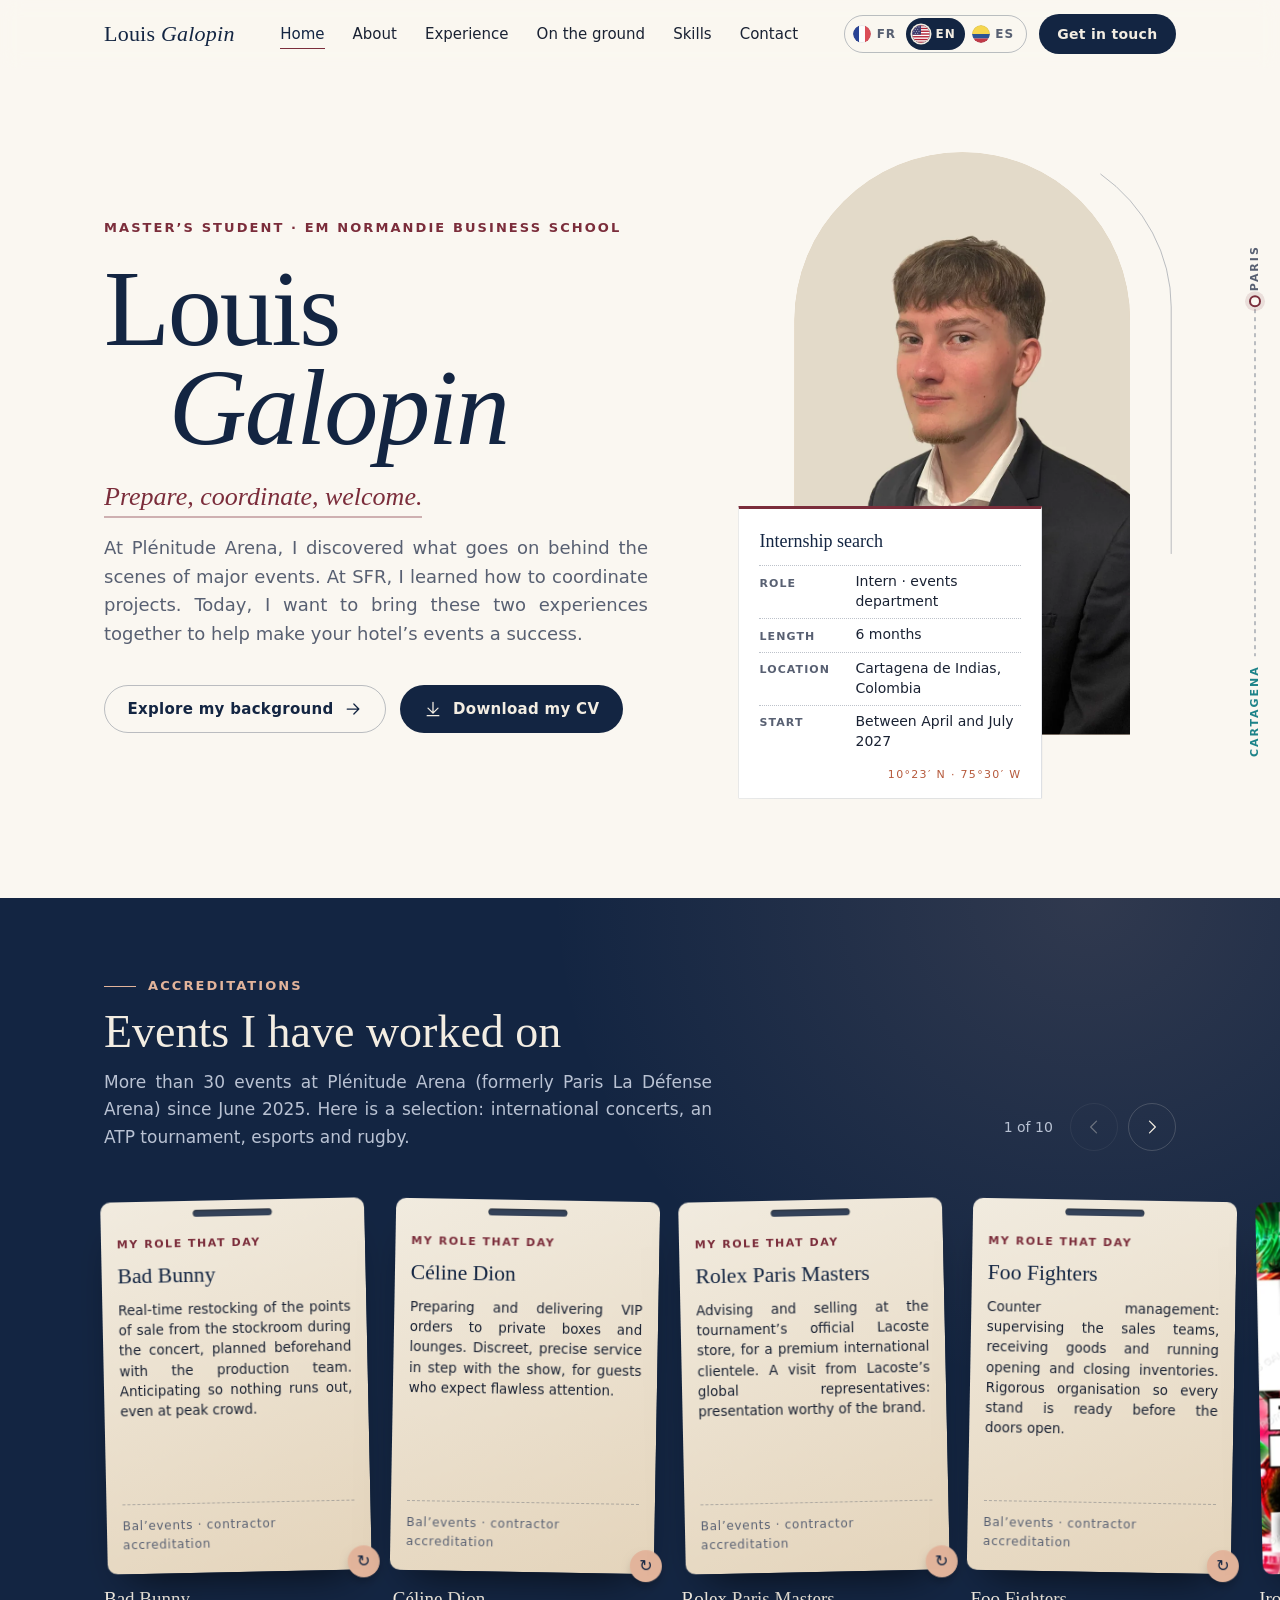
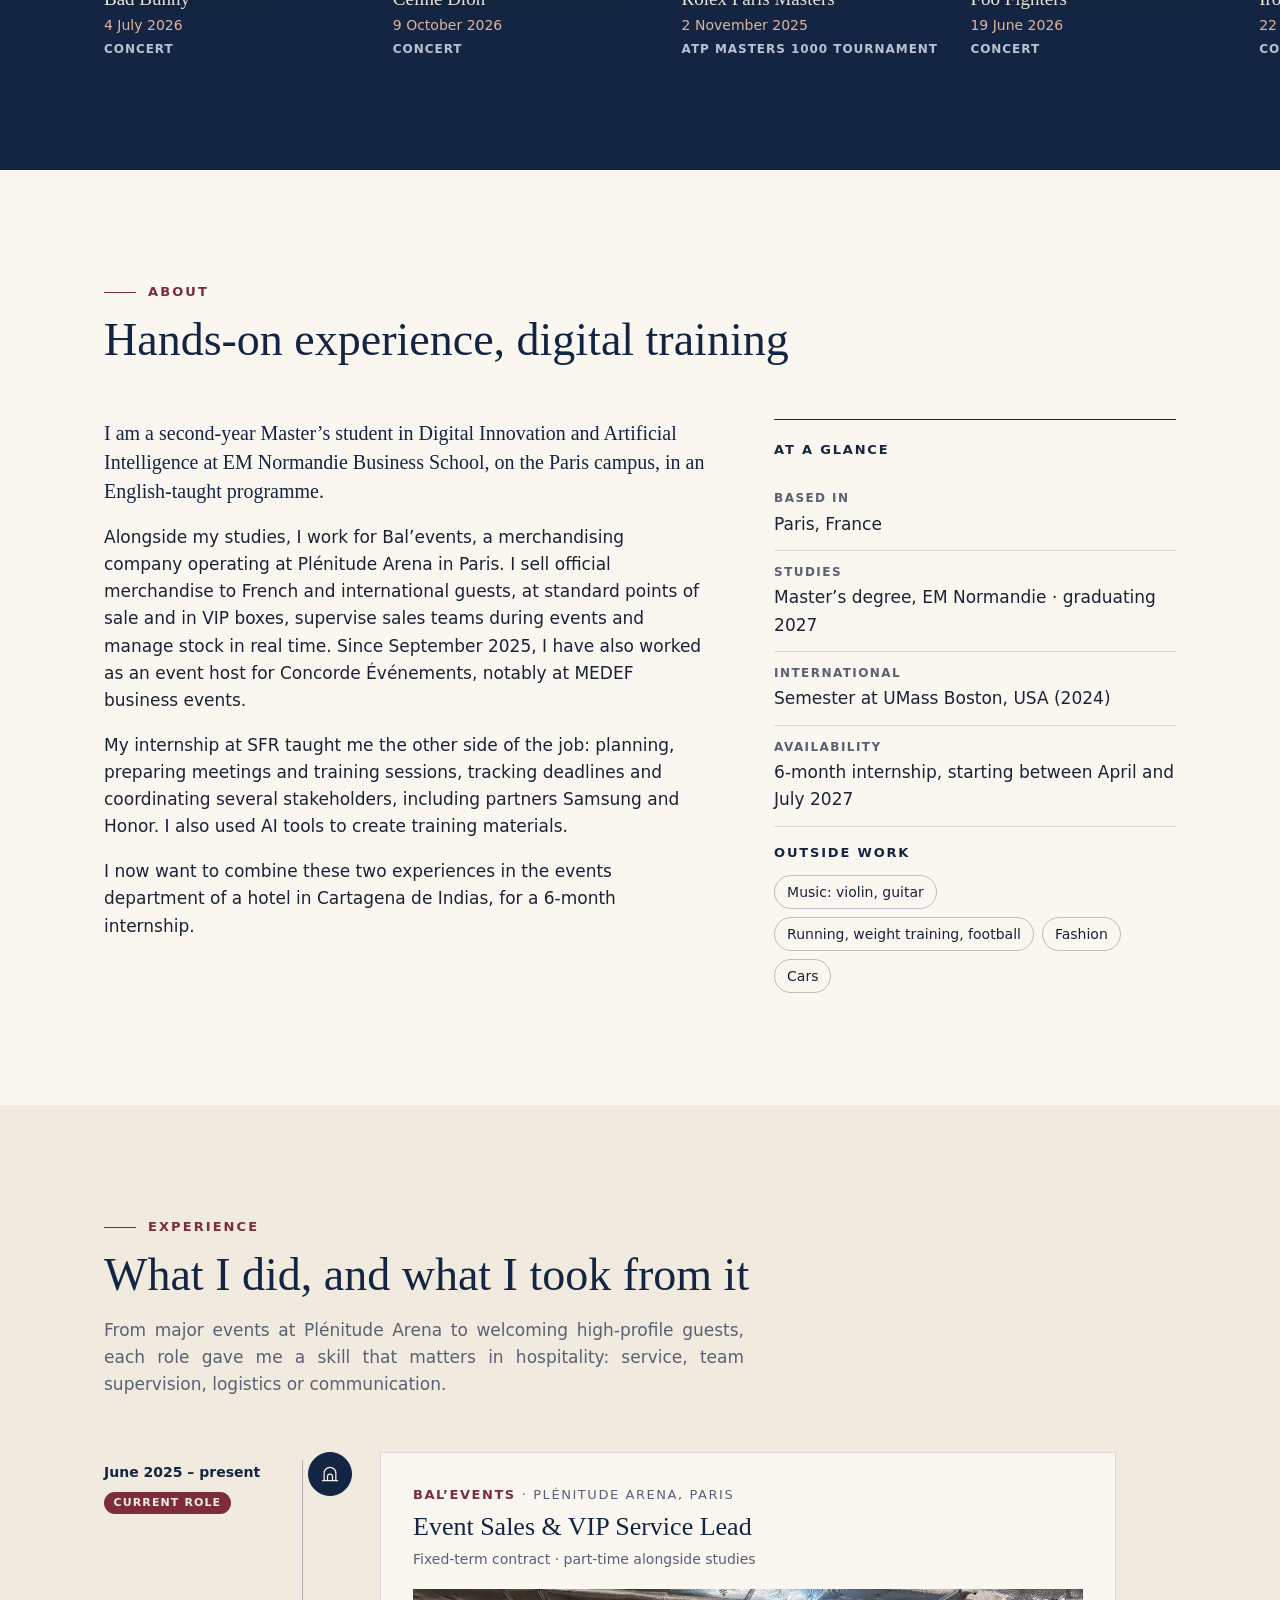
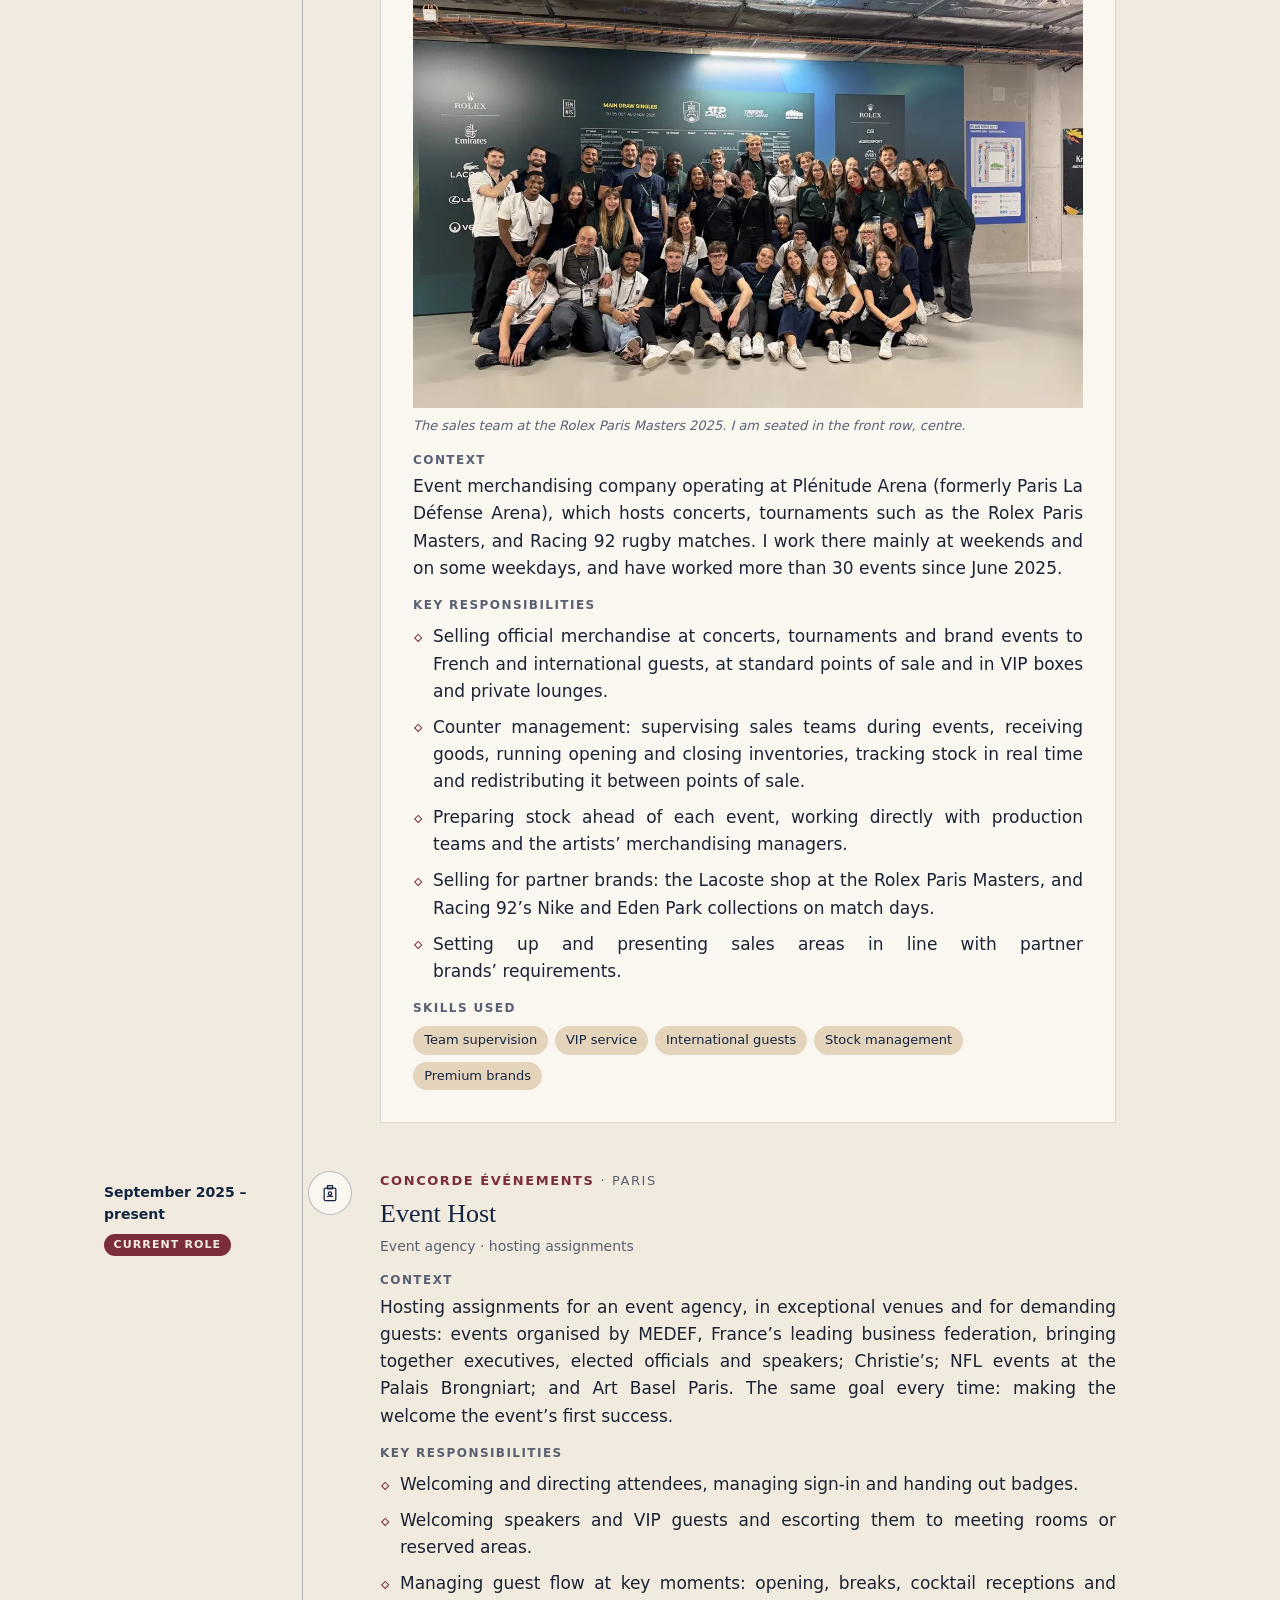
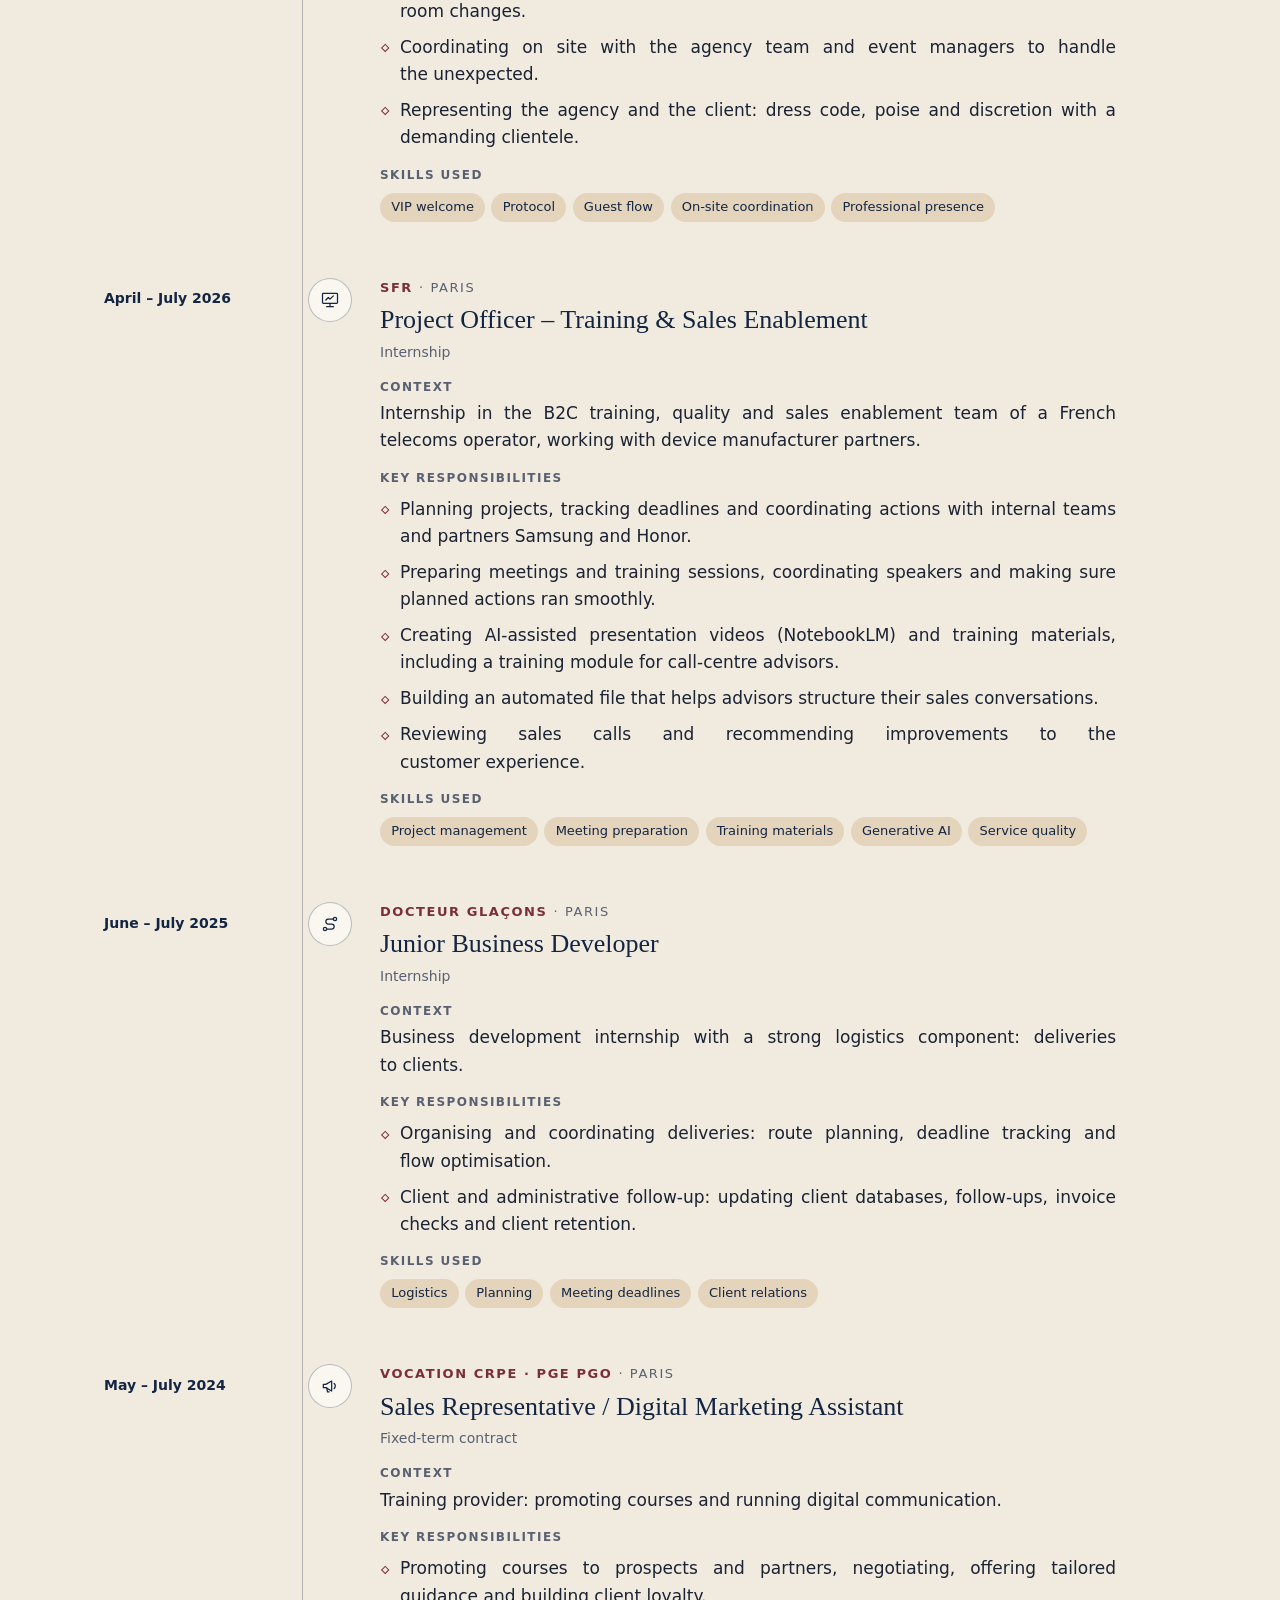
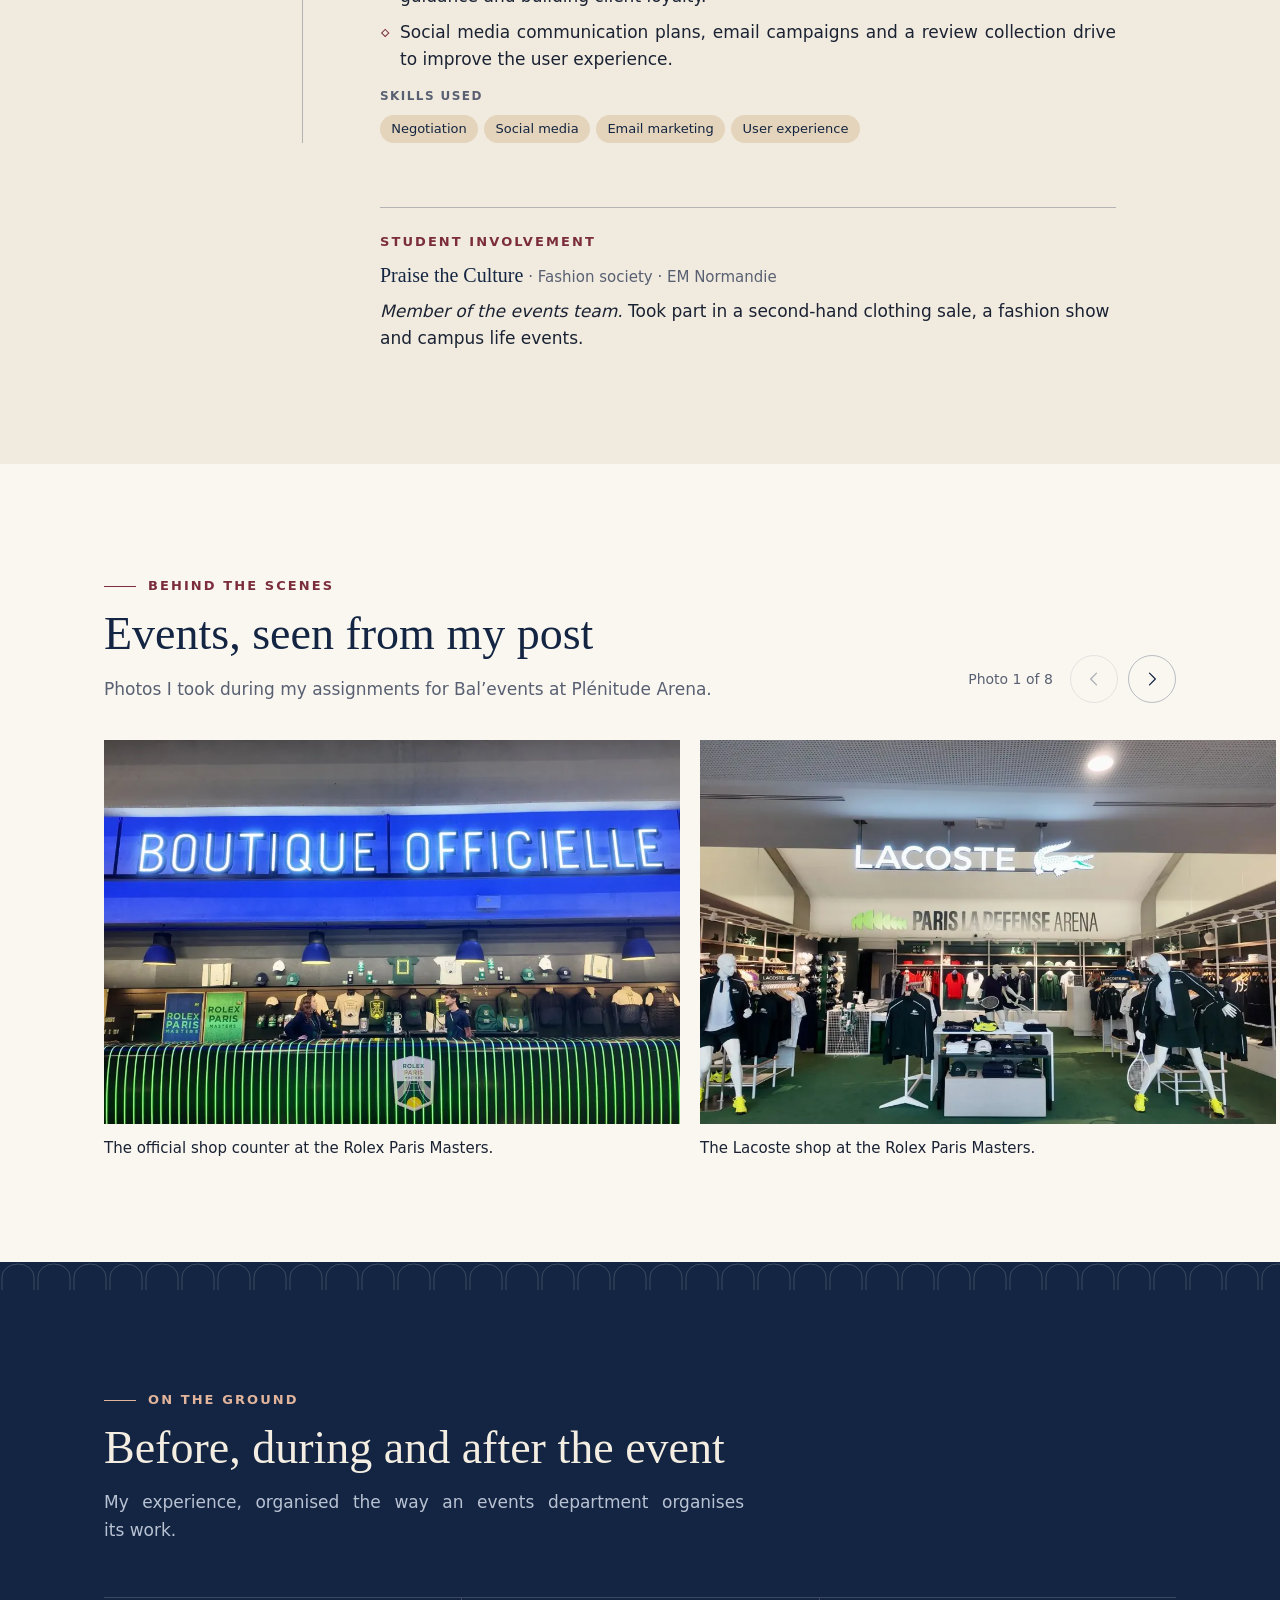
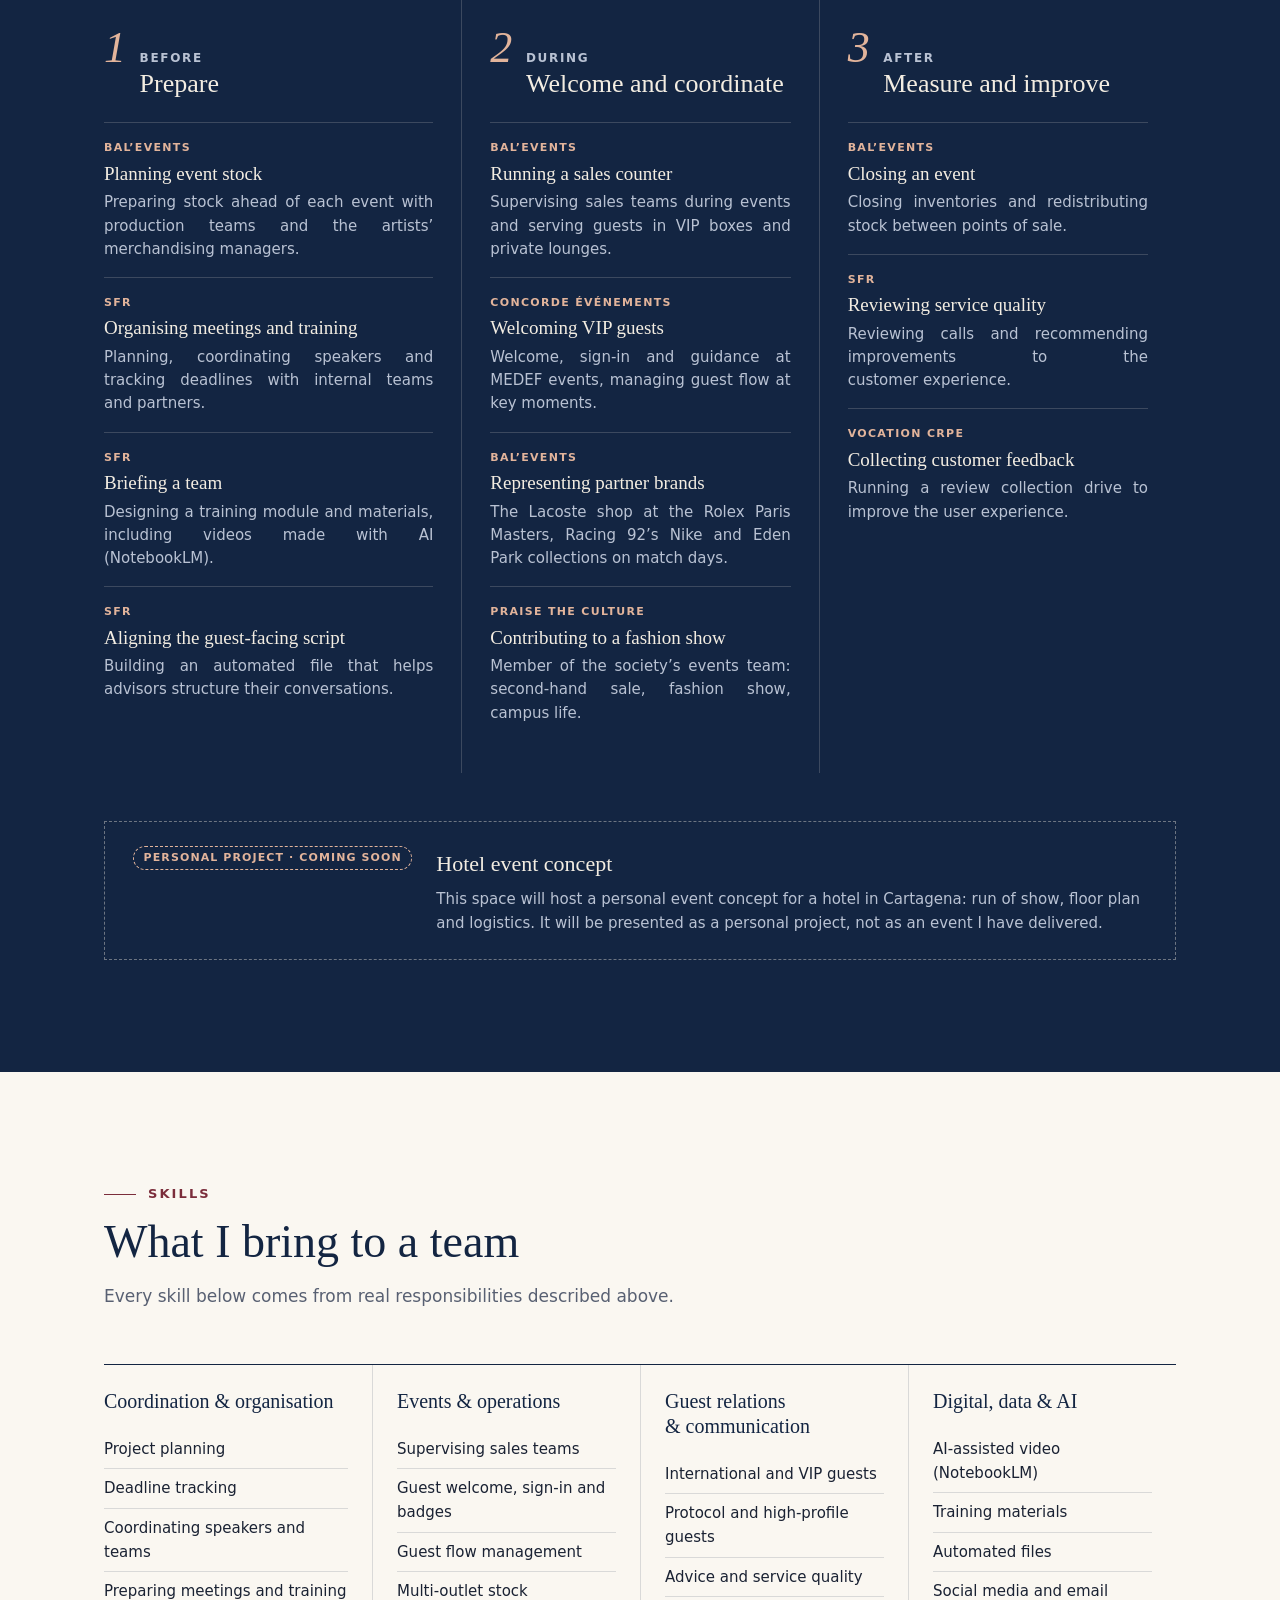
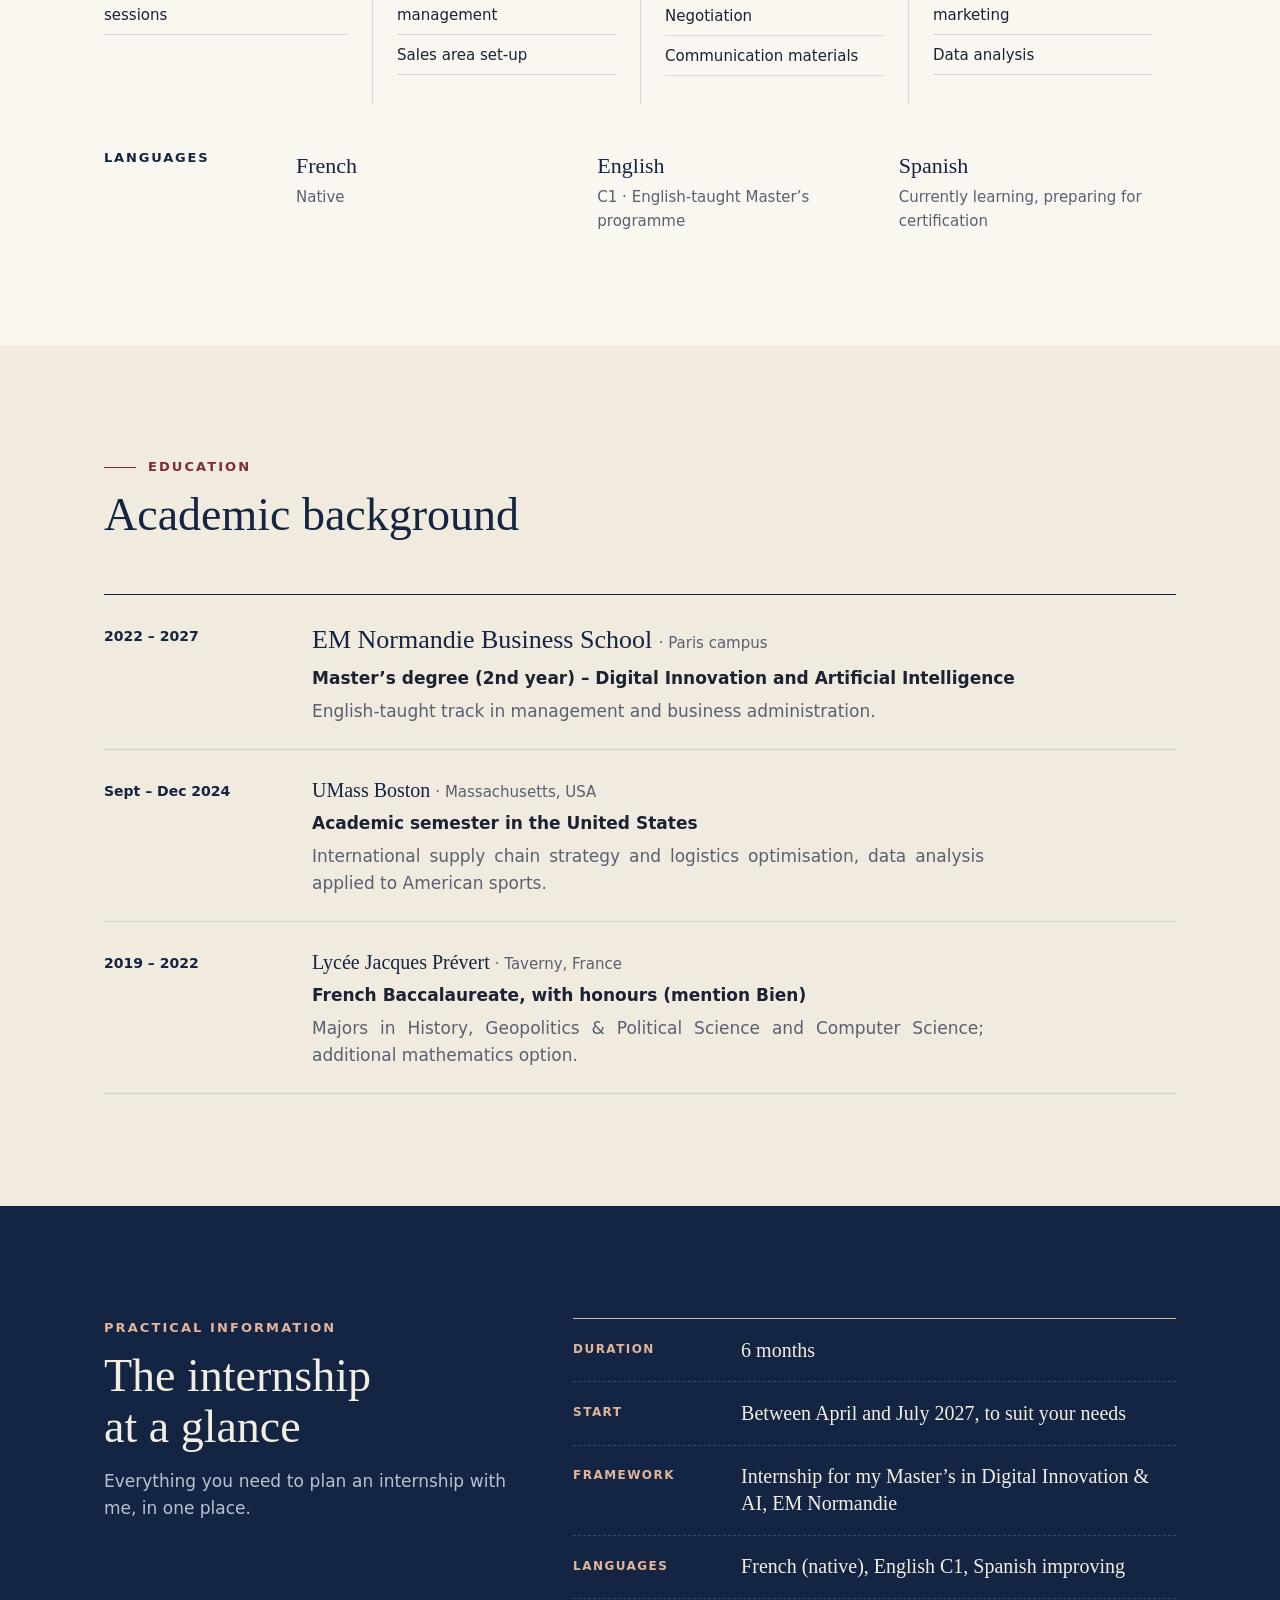
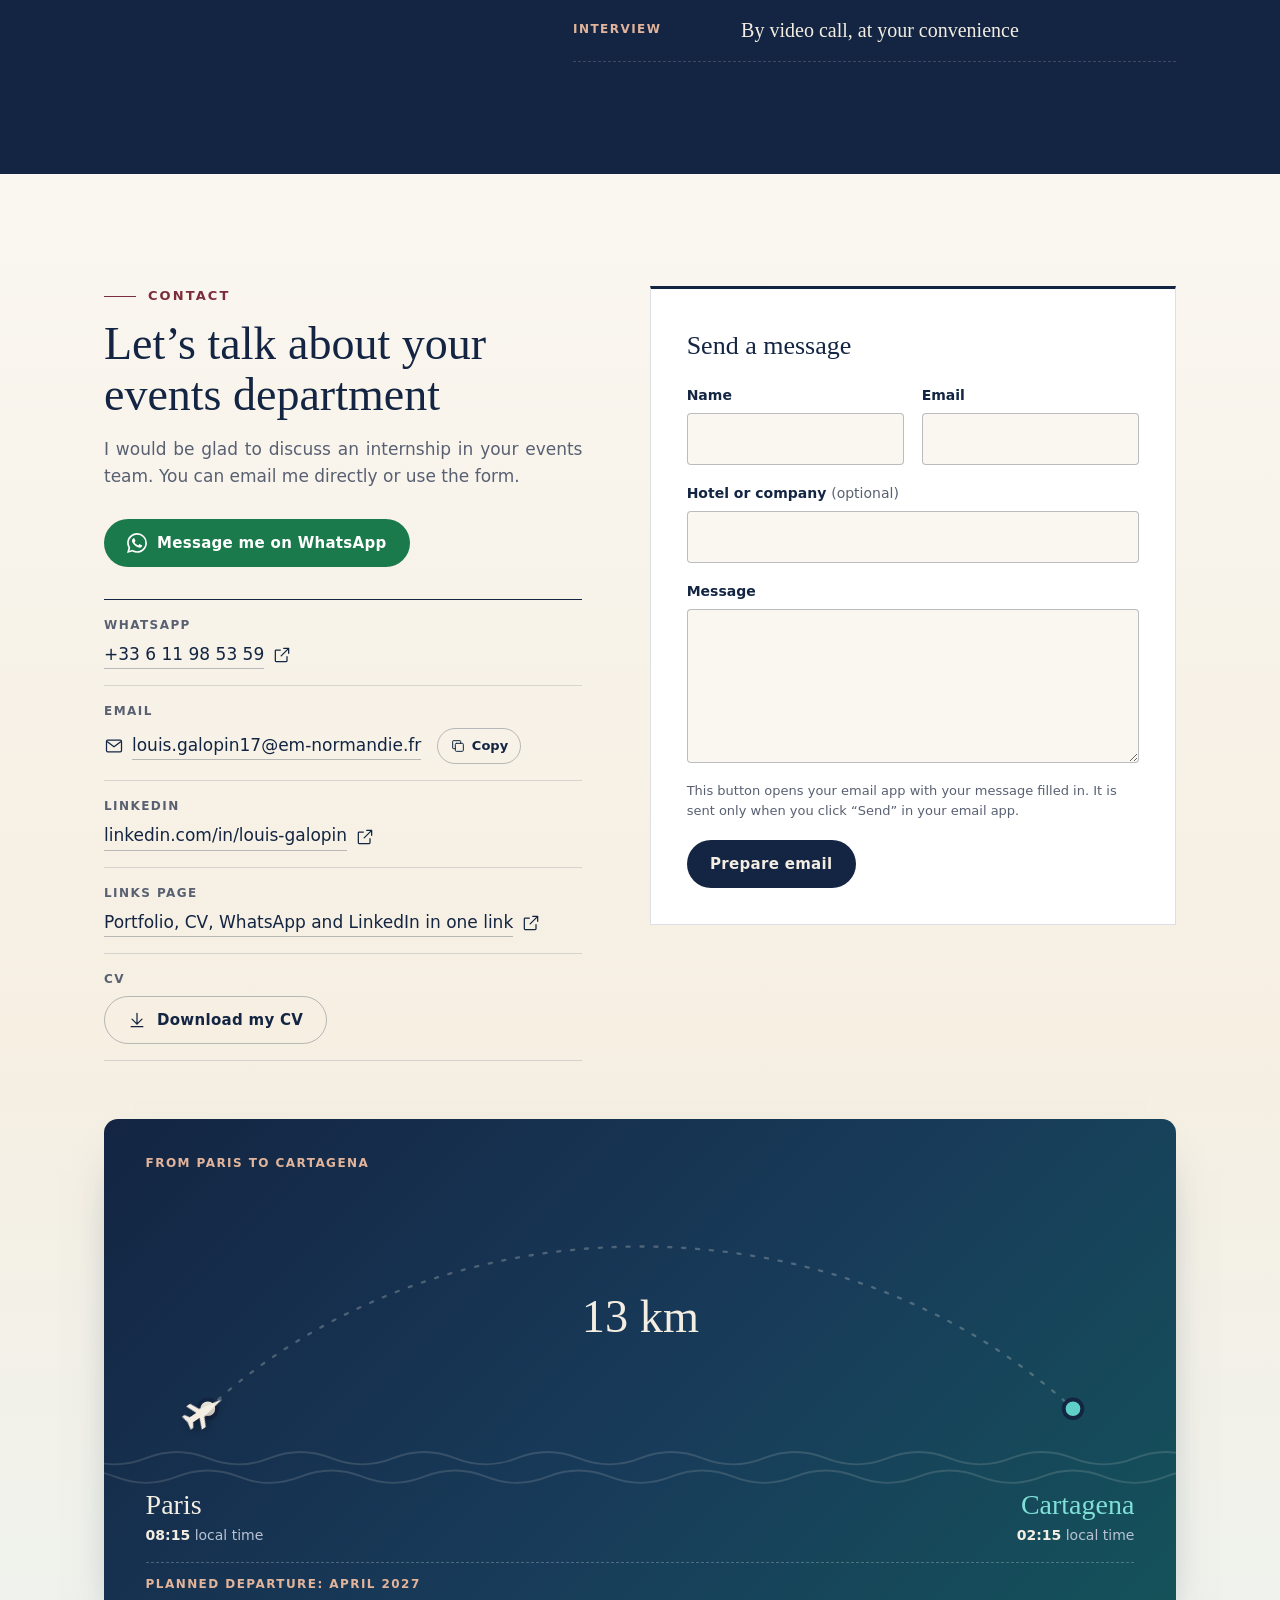
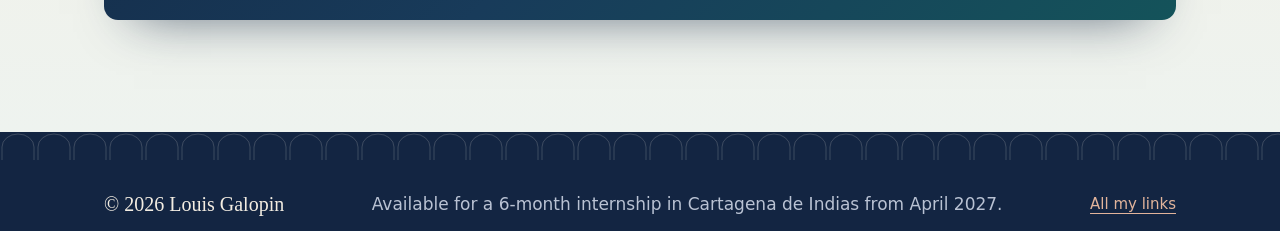
==== commit 424bb960: "Cache-busting for assets so visitors always get the latest version Co-Authored-By: Claude Opus 5.5 <" ====
--- a/index.html
+++ b/index.html
@@ -28,11 +28,11 @@
     <link rel="preconnect" href="https://fonts.googleapis.com" />
     <link rel="preconnect" href="https://fonts.gstatic.com" crossorigin />
     <link rel="stylesheet" href="https://fonts.googleapis.com/css2?family=Albert+Sans:wght@400;500;600&family=Bodoni+Moda:ital,opsz,wght@0,6..96,400..600;1,6..96,400..600&display=swap" />
-      <link rel="stylesheet" href="assets/app.css" />
+      <link rel="stylesheet" href="assets/app.css?v=f1046bac" />
   </head>
   <body>
     <div id="root"></div>
     <noscript>Louis Galopin · louis.galopin17@em-normandie.fr · linkedin.com/in/louis-galopin</noscript>
-    <script type="module" src="assets/app.js"></script>
+    <script type="module" src="assets/app.js?v=65b2572e"></script>
   </body>
 </html>
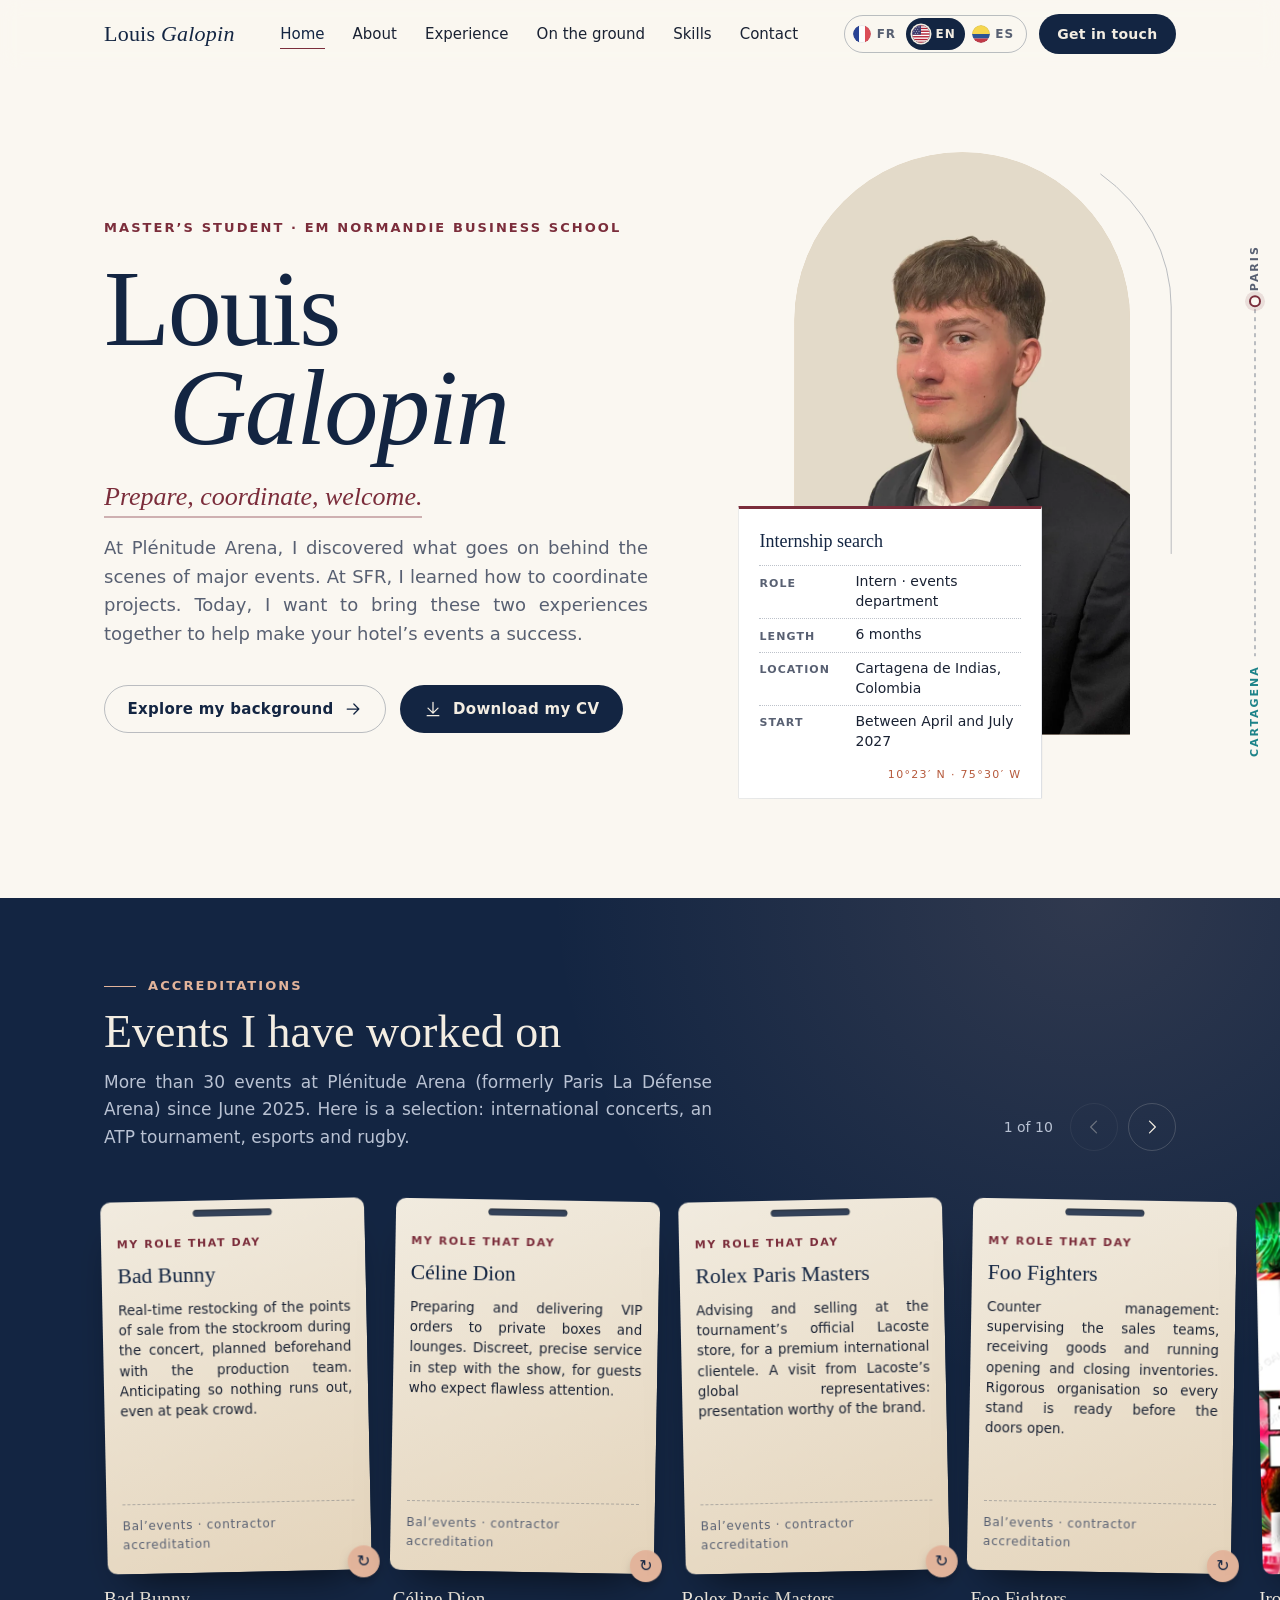
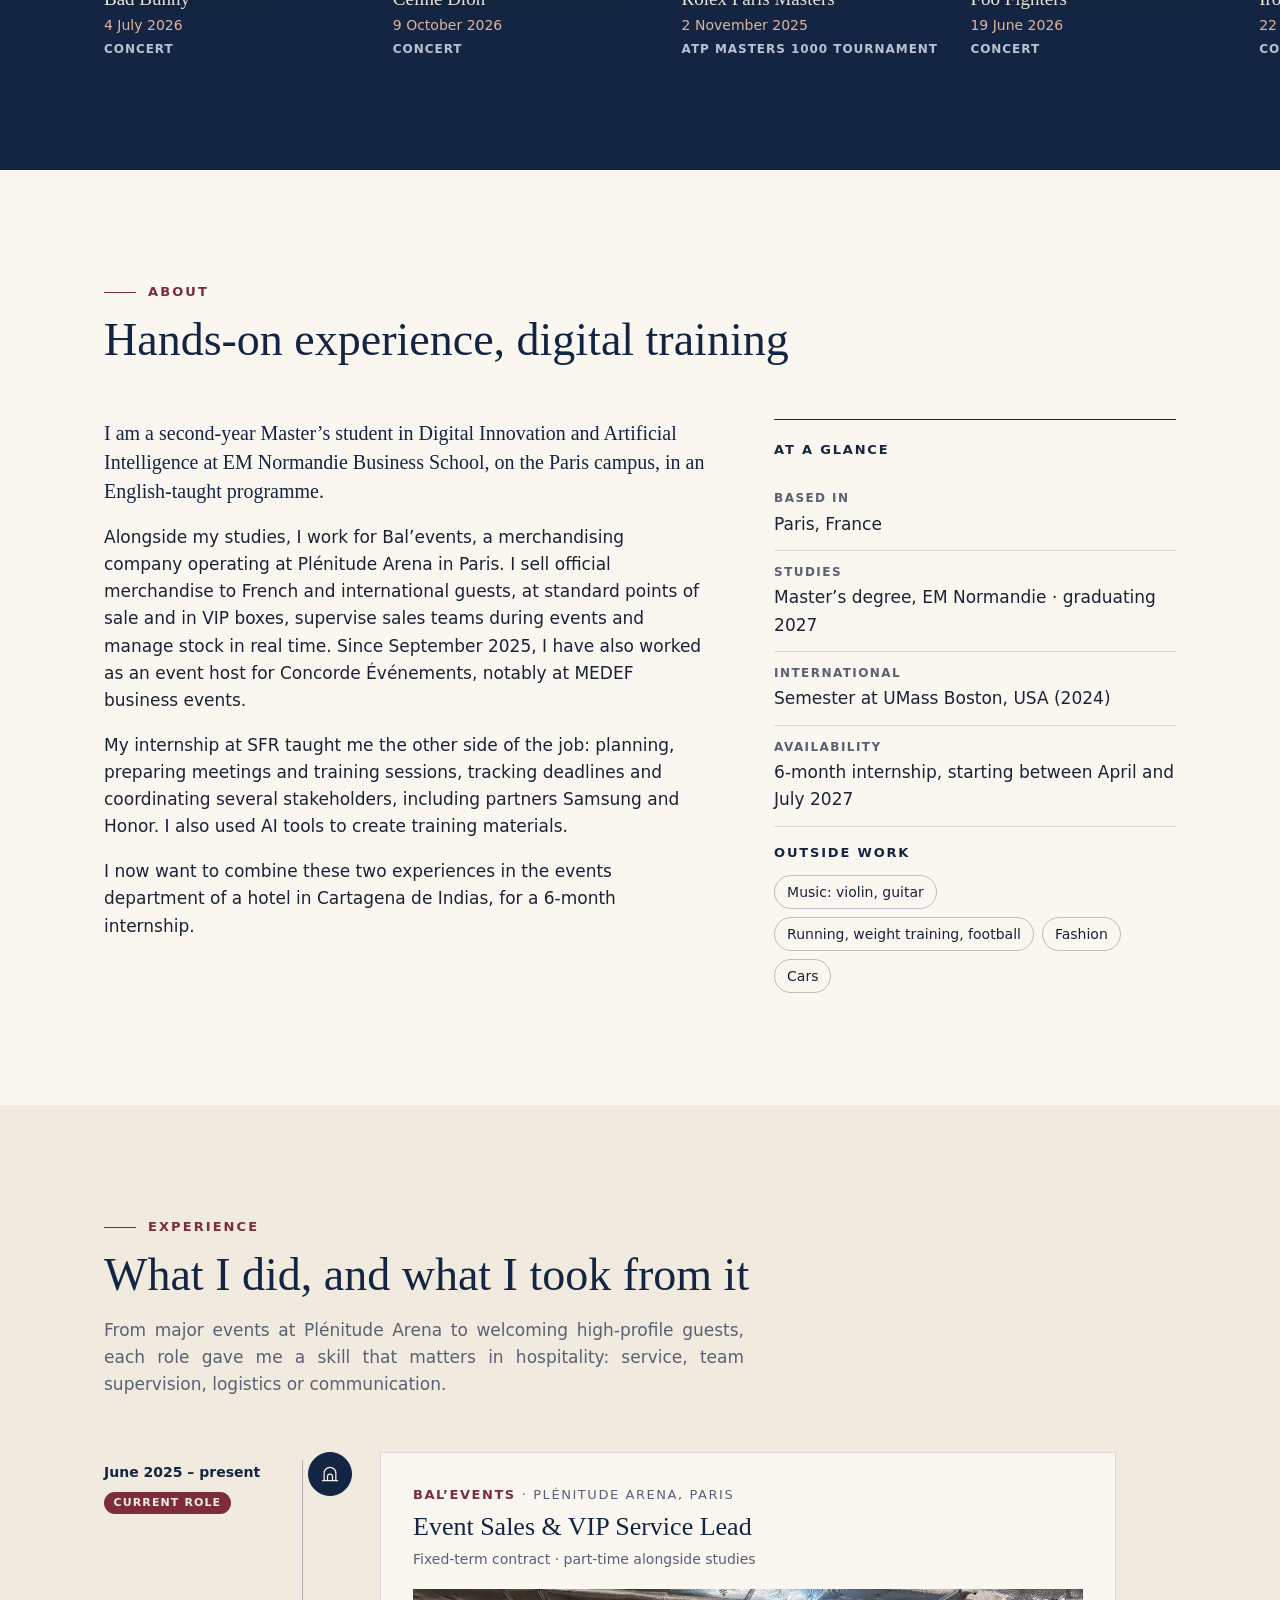
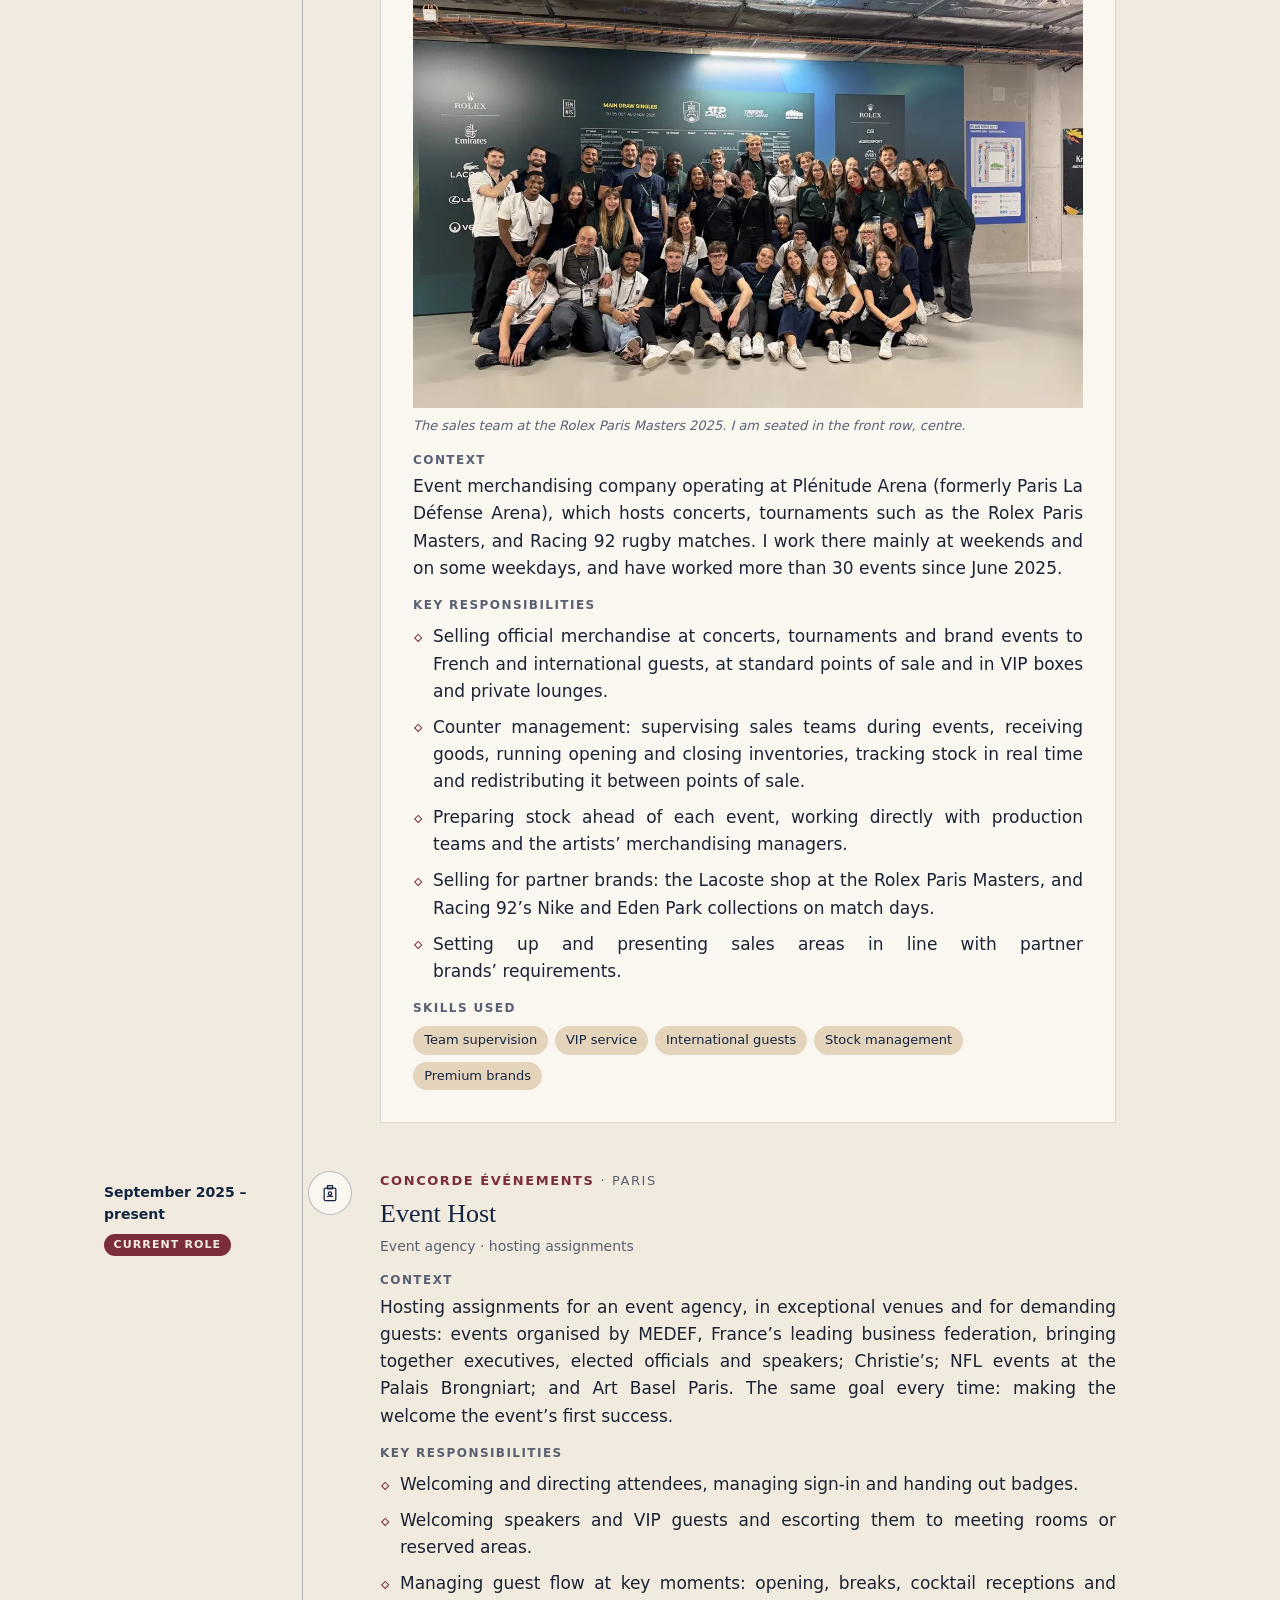
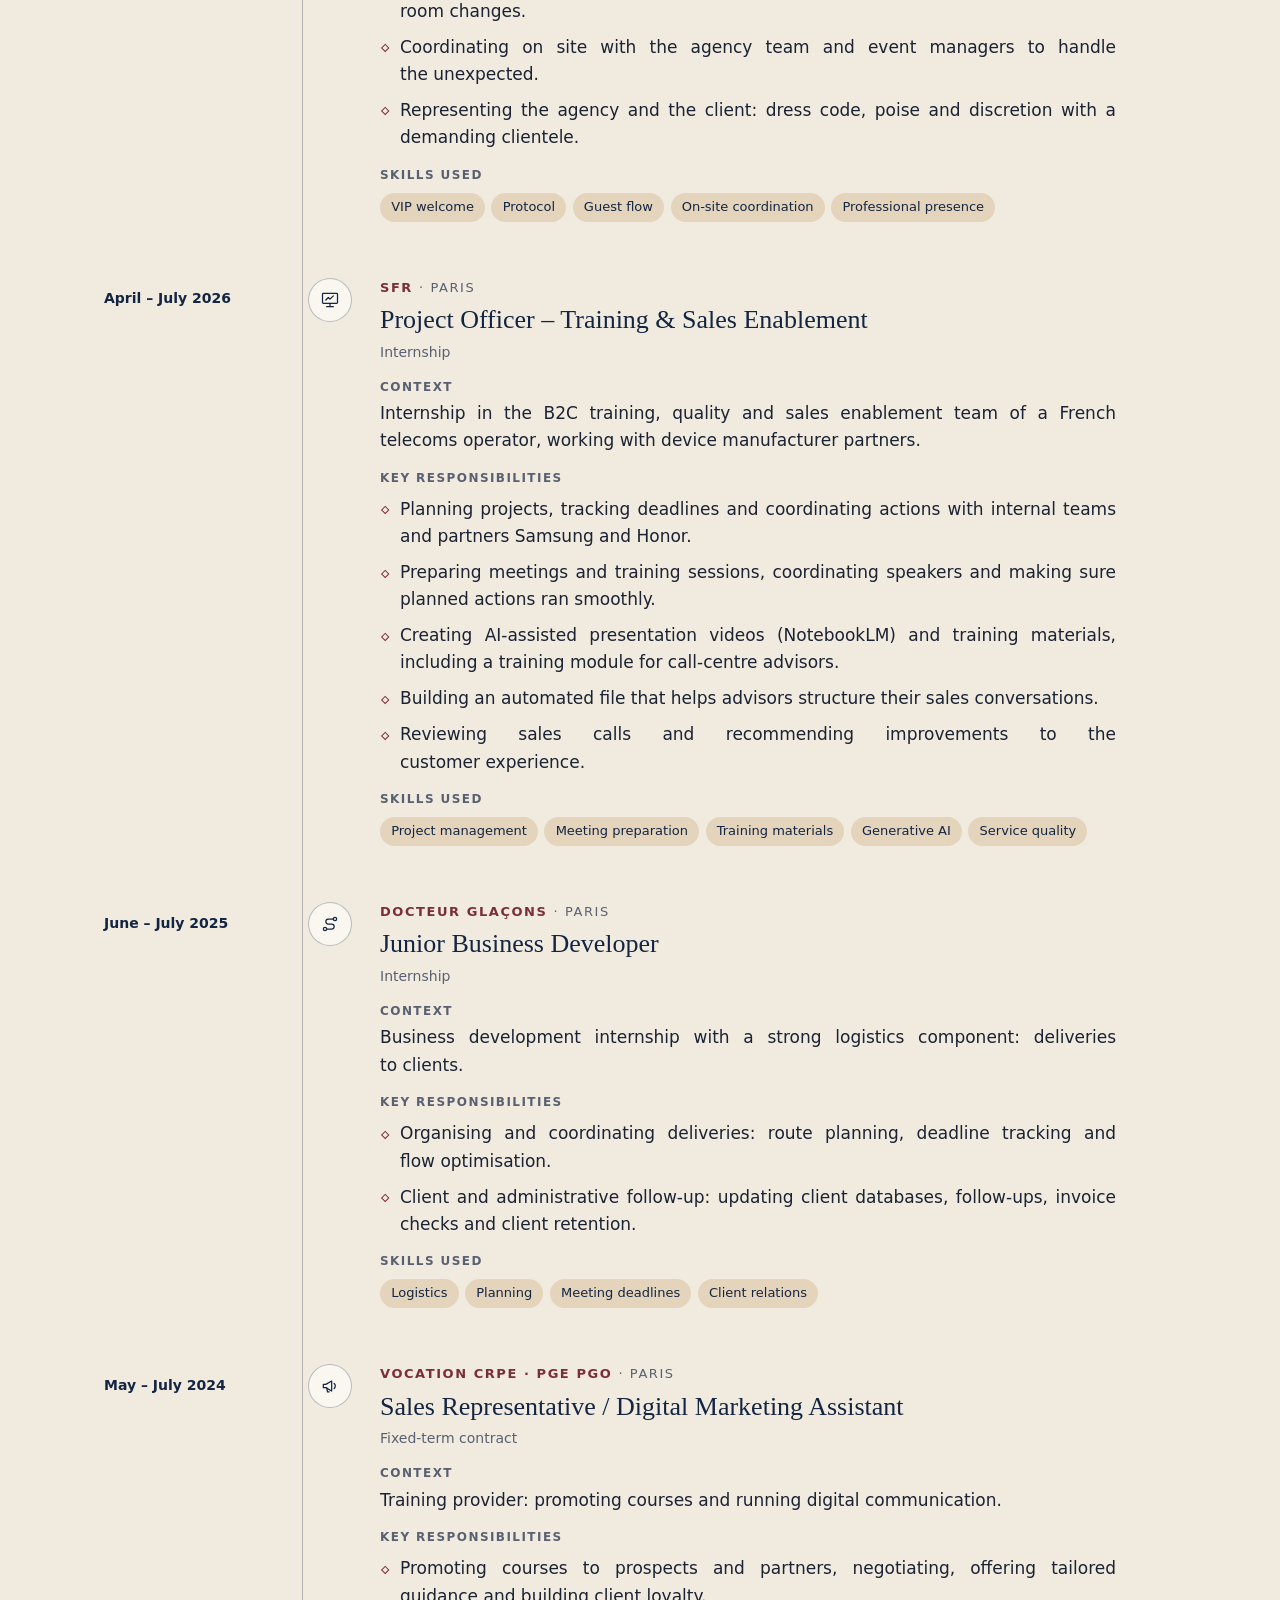
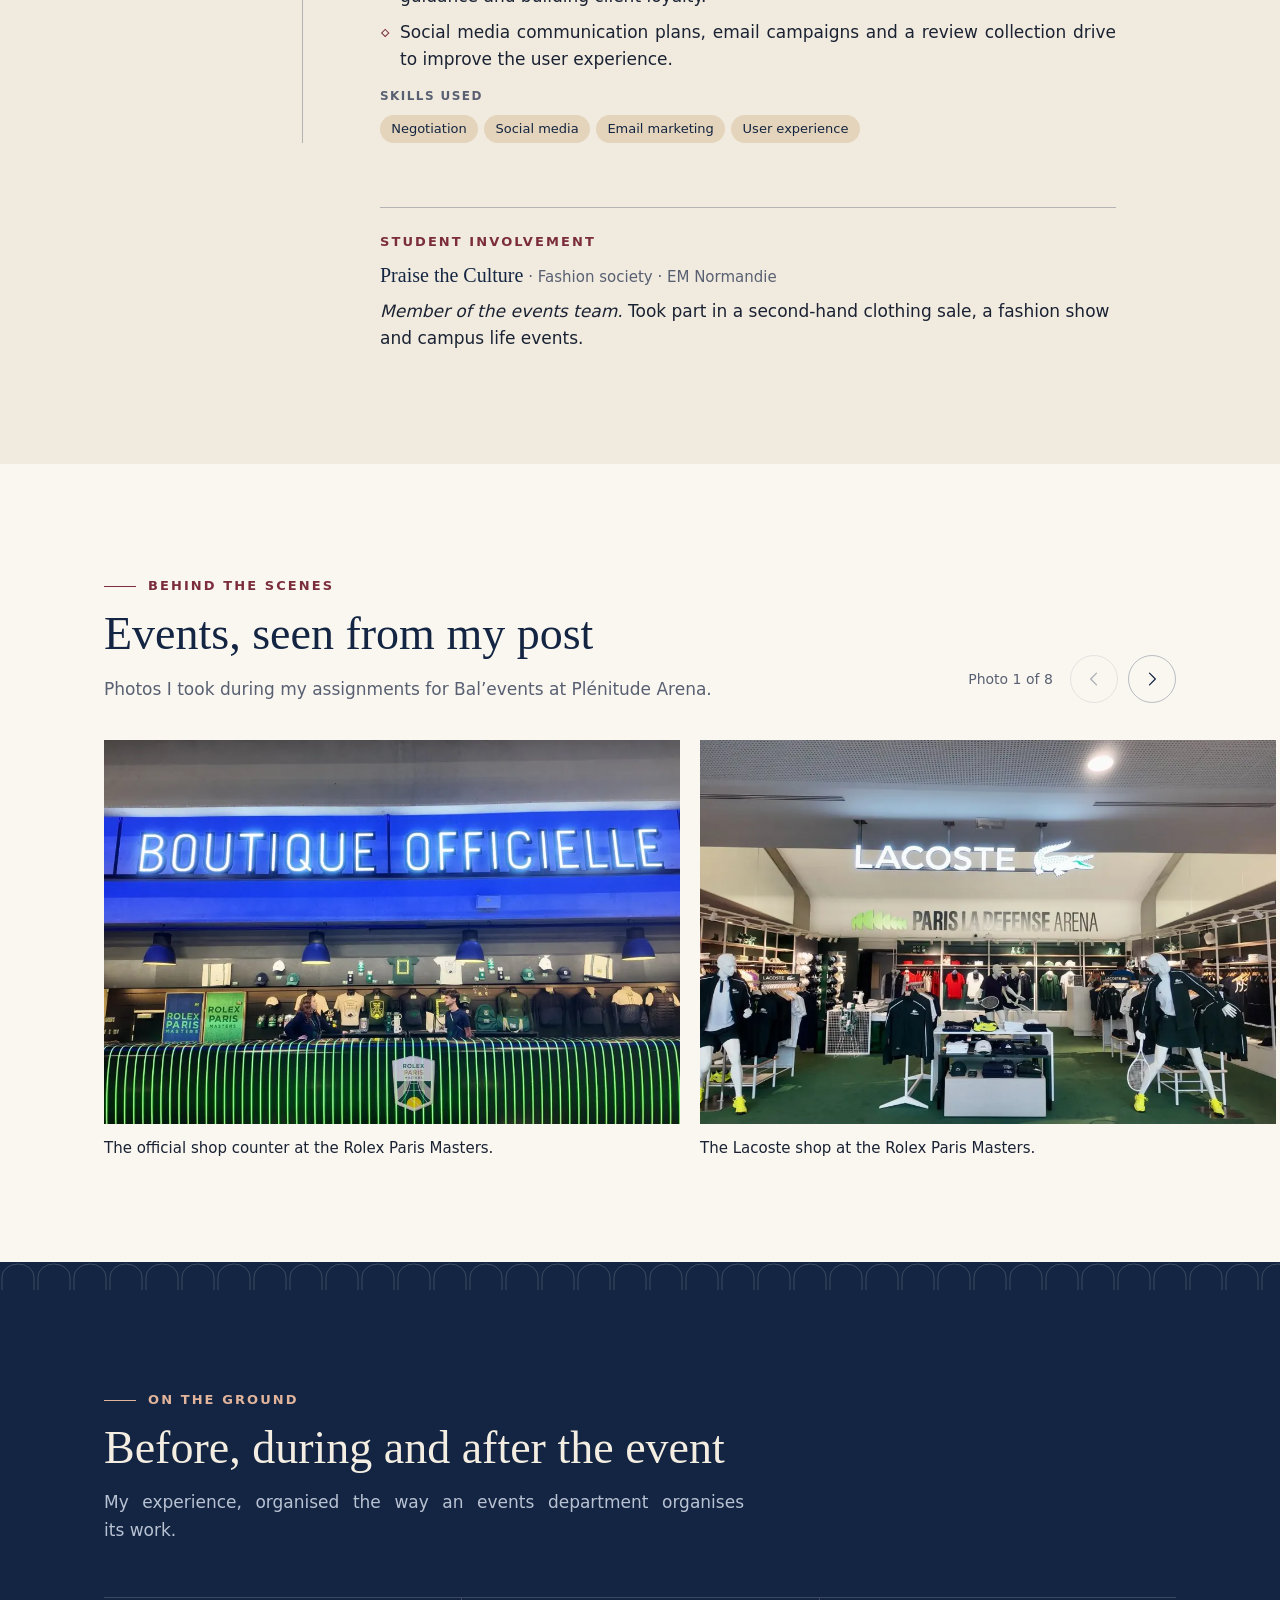
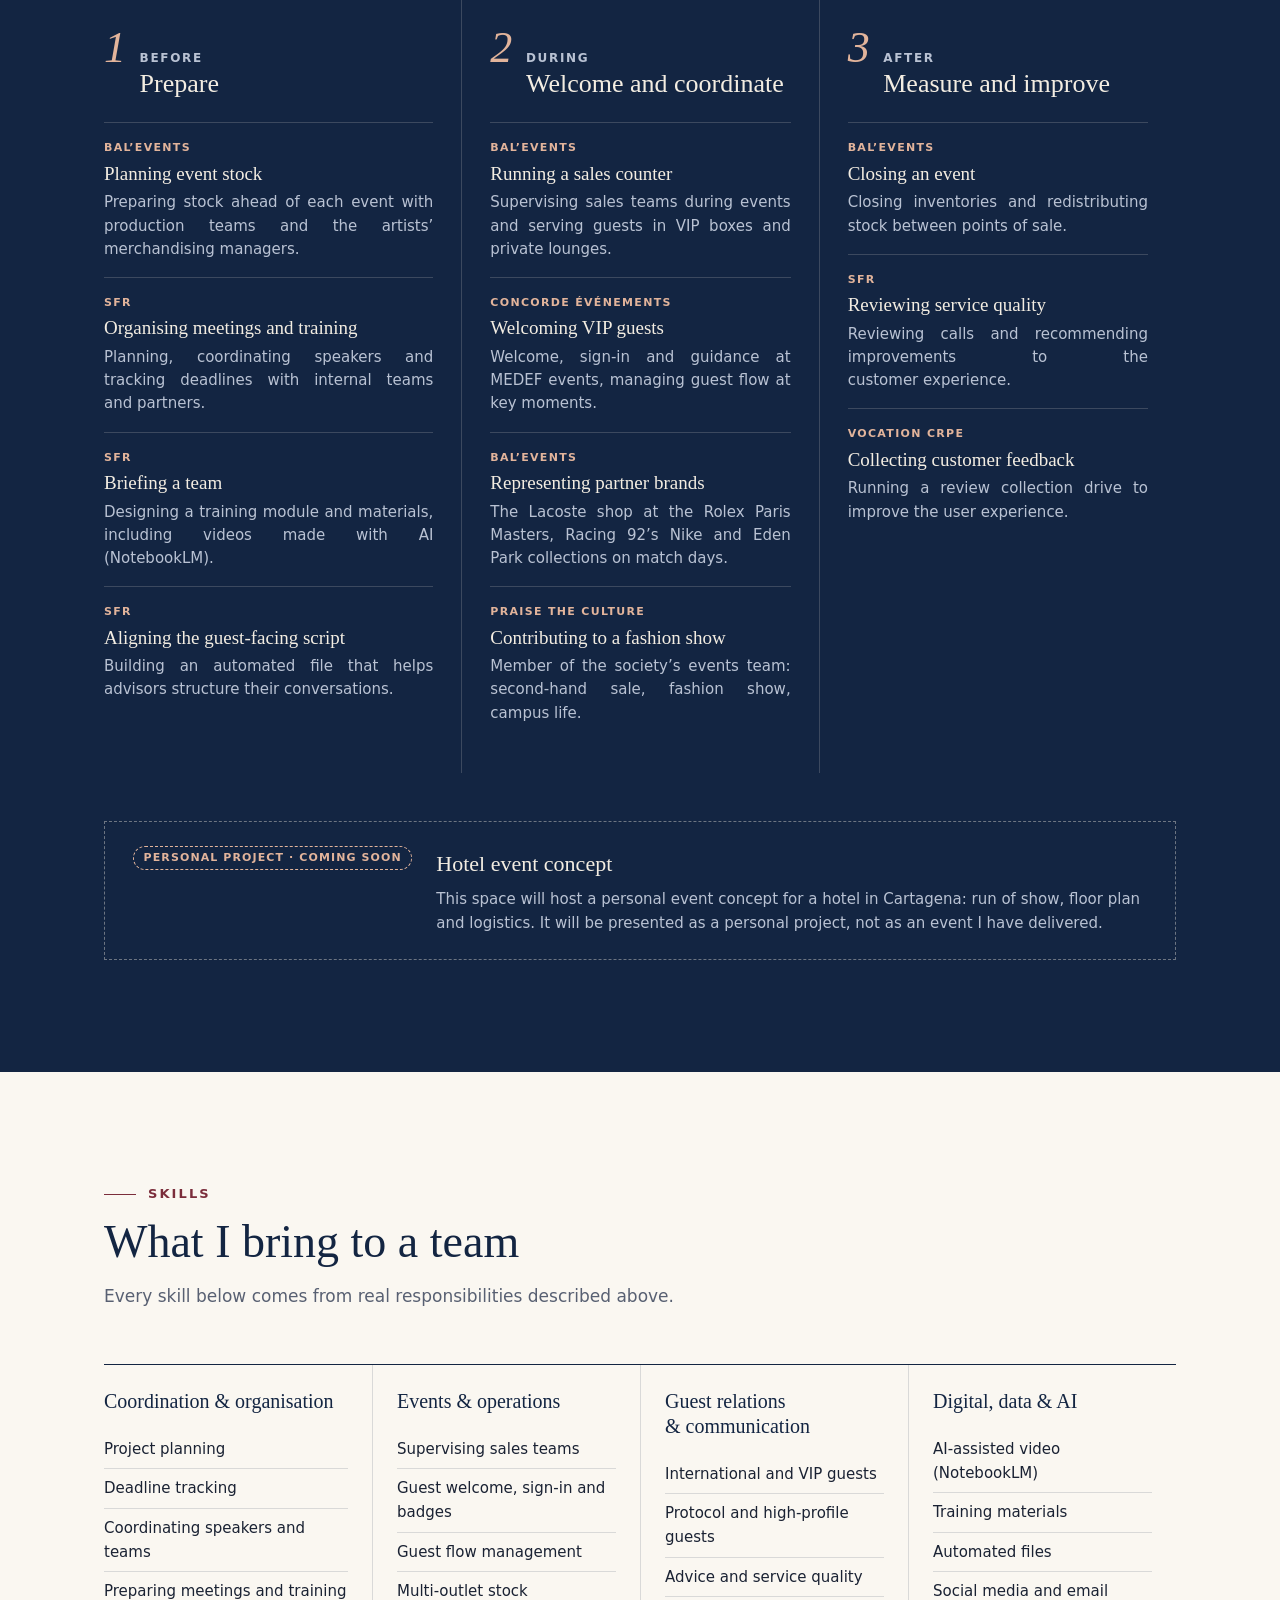
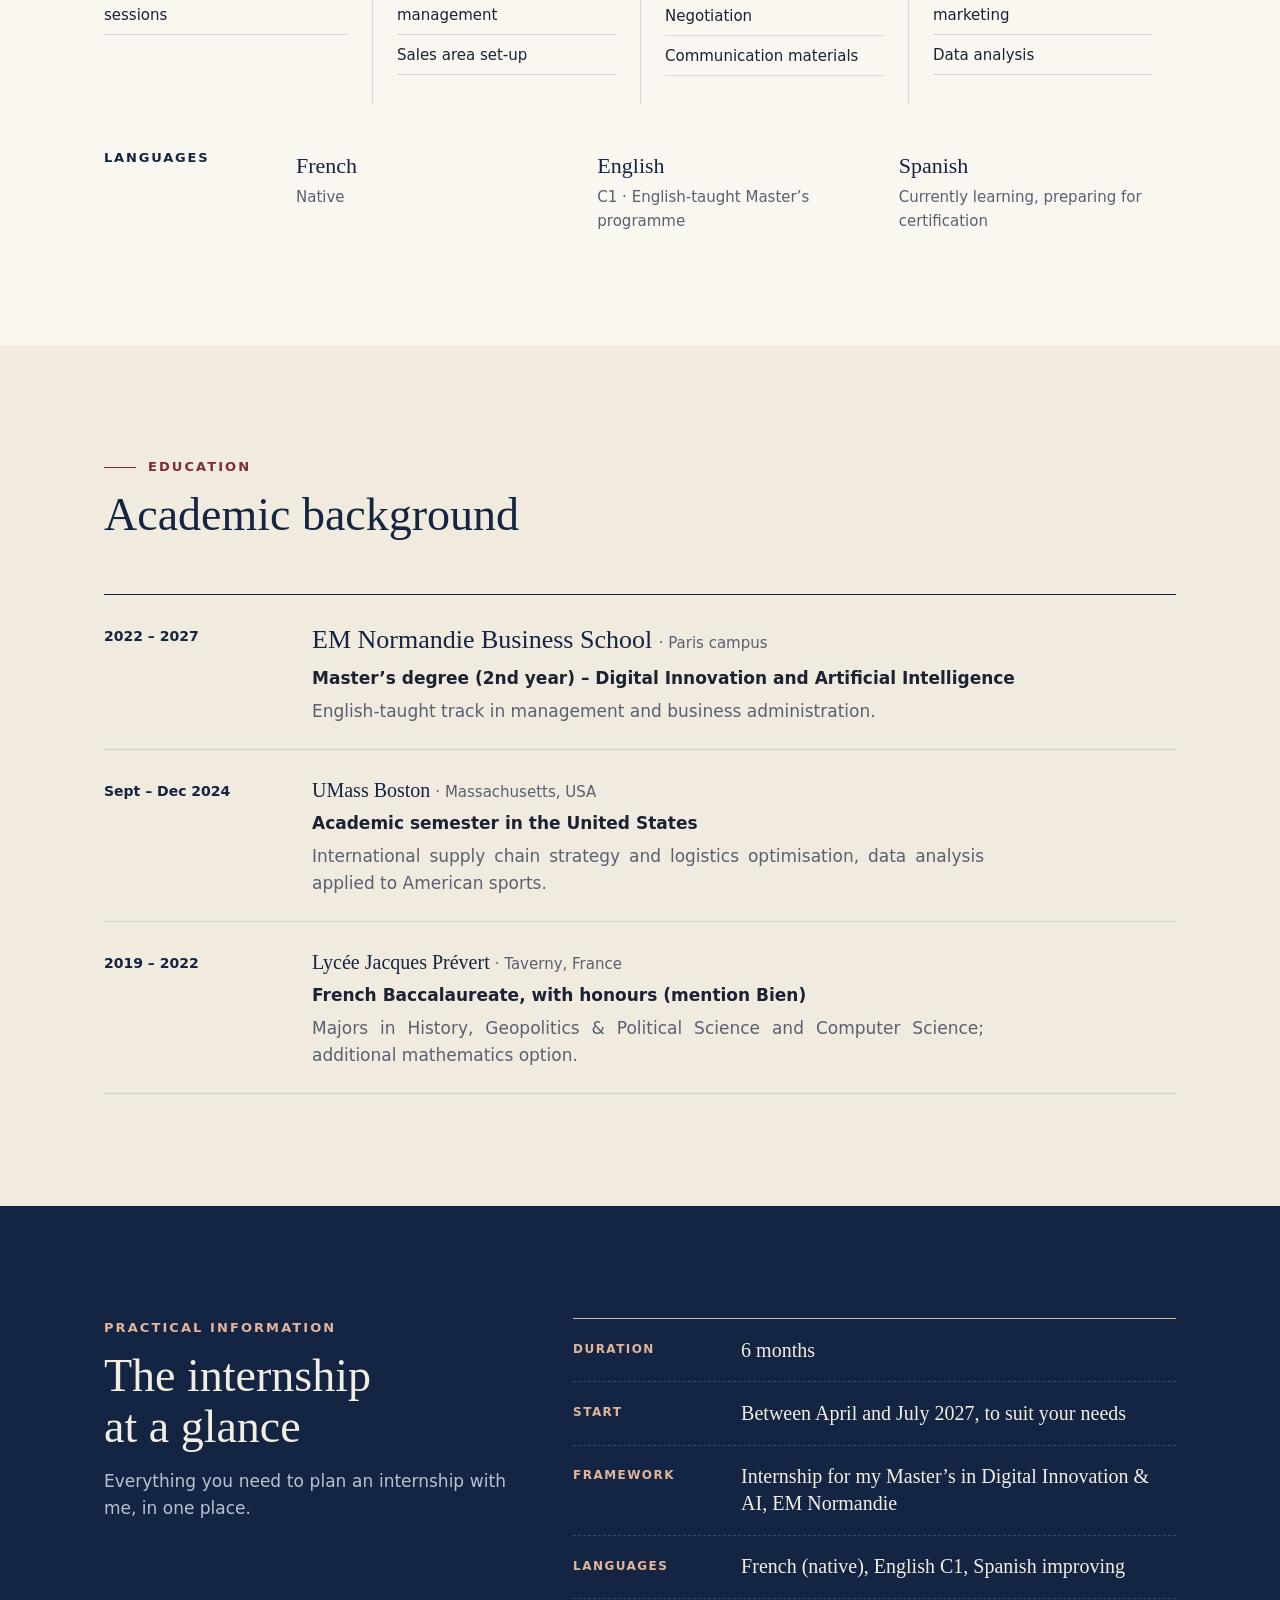
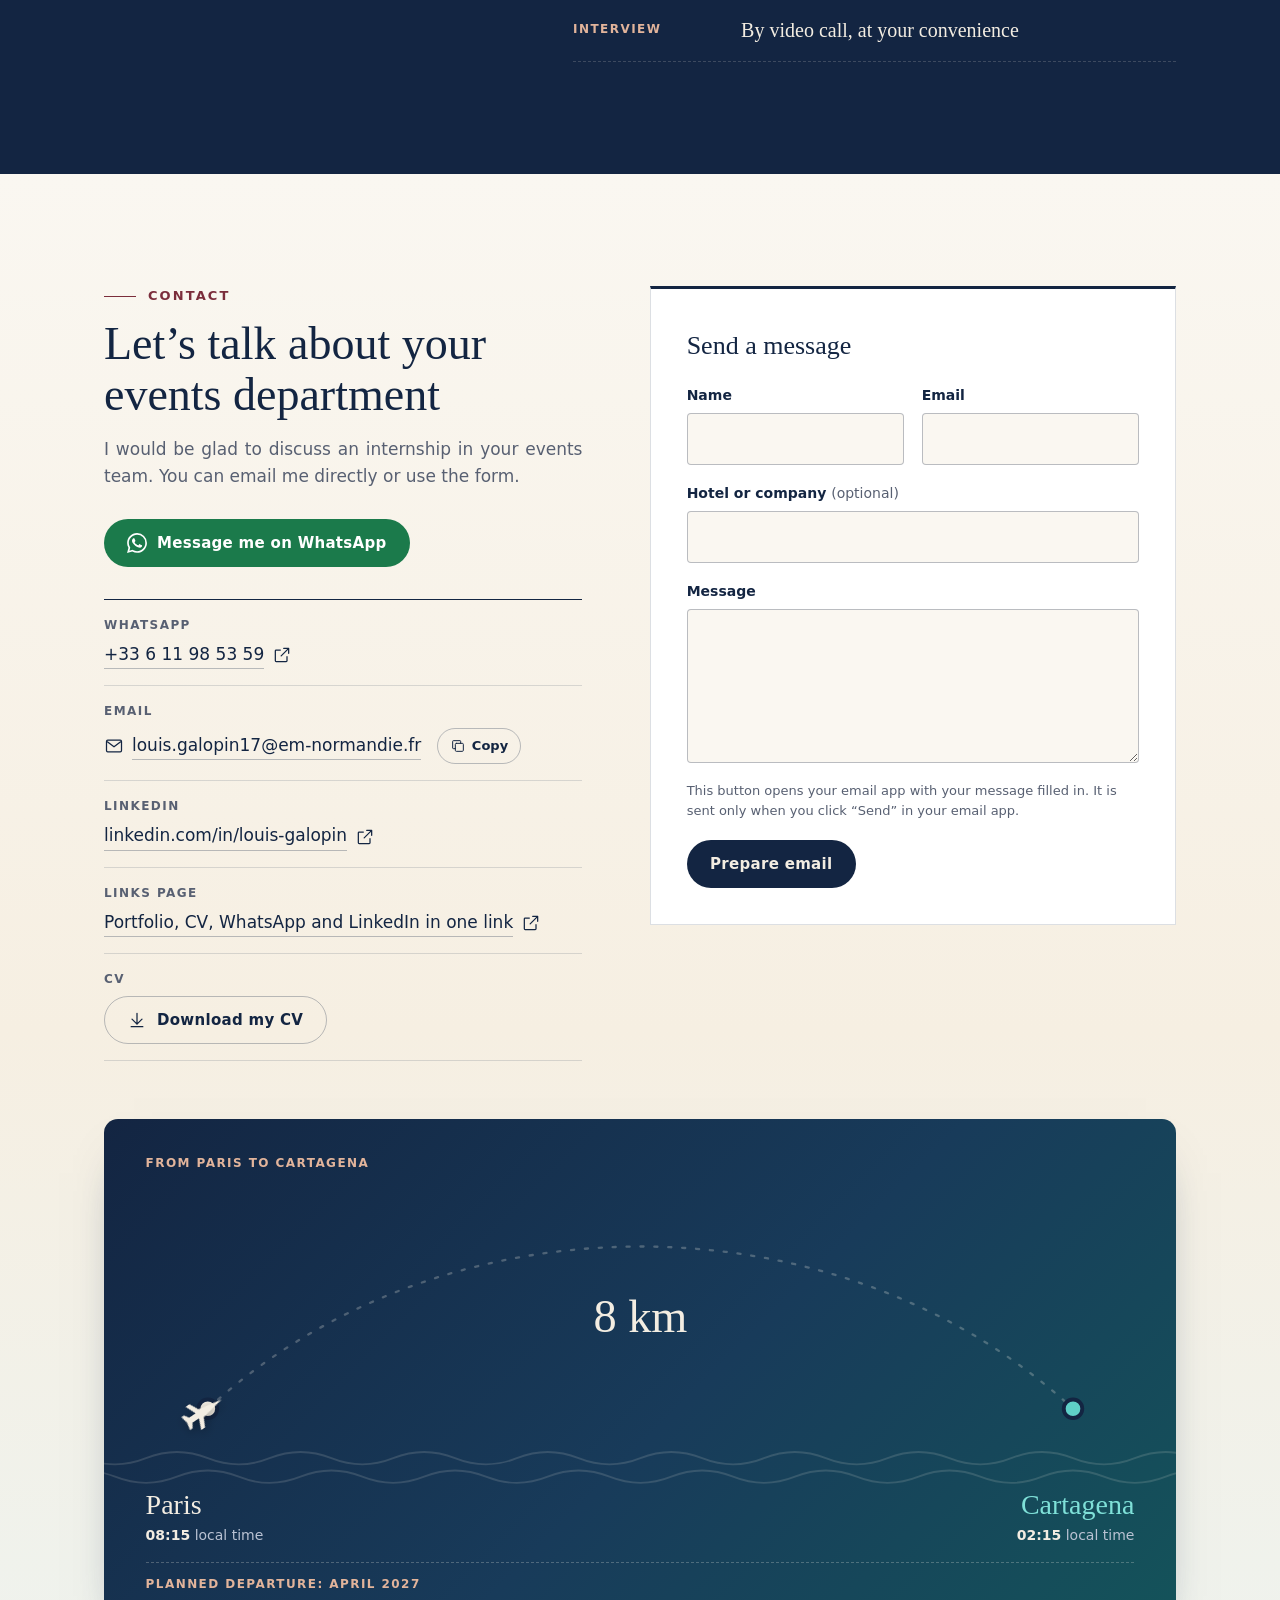
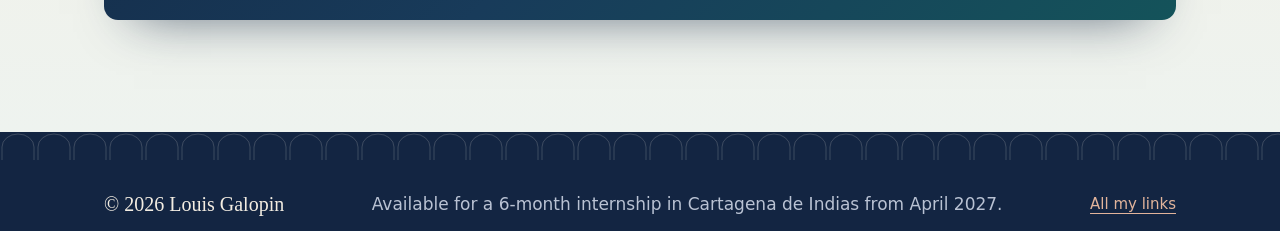
==== commit 902a79b1: "Mouse drag-to-scroll on accreditation and backstage carousels Co-Authored-By: Claude Opus 5.5 <norep" ====
--- a/index.html
+++ b/index.html
@@ -28,11 +28,11 @@
     <link rel="preconnect" href="https://fonts.googleapis.com" />
     <link rel="preconnect" href="https://fonts.gstatic.com" crossorigin />
     <link rel="stylesheet" href="https://fonts.googleapis.com/css2?family=Albert+Sans:wght@400;500;600&family=Bodoni+Moda:ital,opsz,wght@0,6..96,400..600;1,6..96,400..600&display=swap" />
-      <link rel="stylesheet" href="assets/app.css?v=f1046bac" />
+      <link rel="stylesheet" href="assets/app.css?v=c87e8120" />
   </head>
   <body>
     <div id="root"></div>
     <noscript>Louis Galopin · louis.galopin17@em-normandie.fr · linkedin.com/in/louis-galopin</noscript>
-    <script type="module" src="assets/app.js?v=65b2572e"></script>
+    <script type="module" src="assets/app.js?v=35c80e01"></script>
   </body>
 </html>
--- a/assets/app.css
+++ b/assets/app.css
@@ -1 +1 @@
-:root{--paper: #faf7f1;--ivory: #f1ebdf;--sand: #e4d4bb;--navy: #132542;--navy-2: #1c3359;--ink: #1a2233;--muted: #586072;--bordeaux: #7b2d3b;--terracotta: #b65a3c;--line: rgba(19, 37, 66, .14);--line-strong: rgba(19, 37, 66, .28);--on-navy: #f3ede2;--on-navy-muted: #b9c2d3;--on-navy-line: rgba(243, 237, 226, .18);--on-navy-accent: #e2b49b;--white: #ffffff;--caribe: #1d8389;--ochre: #d39b3a;--font-display: "Bodoni Moda", "Didot", "Bodoni 72", Georgia, serif;--font-body: "Albert Sans", "Segoe UI", system-ui, -apple-system, sans-serif;--step--1: .8125rem;--step-0: 1.0625rem;--step-1: 1.25rem;--step-2: 1.625rem;--step-3: clamp(2rem, 1.4rem + 2.4vw, 2.875rem);--step-hero: clamp(3.25rem, 1.6rem + 7vw, 6.75rem);--gutter: clamp(1rem, .5rem + 2.5vw, 2.5rem);--maxw: 72rem;--header-h: 4.25rem;--ease: cubic-bezier(.22, .61, .36, 1);color-scheme:light}*,*:before,*:after{box-sizing:border-box}html{scroll-behavior:smooth;scroll-padding-top:calc(var(--header-h) + env(safe-area-inset-top,0px) + .5rem);-webkit-text-size-adjust:100%}body{margin:0;background:var(--paper);color:var(--ink);font-family:var(--font-body);font-size:var(--step-0);line-height:1.6;-webkit-font-smoothing:antialiased;text-rendering:optimizeLegibility;overflow-x:hidden}img{max-width:100%;display:block}a{color:inherit}h1,h2,h3,h4{margin:0;font-weight:500;text-wrap:balance}p{margin:0}ul,ol,dl,dd{margin:0;padding:0}ul,ol{list-style:none}main:focus{outline:none}::selection{background:var(--sand);color:var(--navy)}:focus-visible{outline:2px solid var(--bordeaux);outline-offset:3px;border-radius:2px}.wrap{width:100%;max-width:var(--maxw);margin-inline:auto;padding-inline:var(--gutter)}.muted{color:var(--muted)}.kicker{font-family:var(--font-body);font-size:var(--step--1);font-weight:600;letter-spacing:.16em;text-transform:uppercase;color:var(--bordeaux)}.label{display:block;font-size:.75rem;font-weight:600;letter-spacing:.12em;text-transform:uppercase;color:var(--muted)}.mini-title{font-family:var(--font-body);font-size:var(--step--1);font-weight:600;letter-spacing:.14em;text-transform:uppercase;color:var(--navy)}.btn{display:inline-flex;align-items:center;gap:.6rem;min-height:3rem;padding:.75rem 1.4rem;font:600 .9375rem/1.2 var(--font-body);letter-spacing:.02em;text-decoration:none;border:1px solid transparent;border-radius:999px;cursor:pointer;transition:background-color .25s var(--ease),color .25s var(--ease),border-color .25s var(--ease),transform .25s var(--ease)}.btn svg{flex:none;transition:transform .25s var(--ease)}.btn:hover svg{transform:translate(3px)}.btn-primary{background:var(--navy);color:var(--on-navy)}.btn-primary:hover{background:var(--bordeaux)}.btn-ghost,.btn-light{background:transparent;color:var(--navy);border-color:var(--line-strong)}.btn-ghost:hover,.btn-light:hover{border-color:var(--navy);background:var(--white)}.btn-small{min-height:2.5rem;padding:.5rem 1.1rem;font-size:.875rem}.btn-note{font-weight:400;opacity:.8;font-size:.8125rem;white-space:nowrap}.btn{flex-wrap:wrap;row-gap:.15rem}.btn[disabled]{opacity:.6;cursor:progress}.cv-wrap{display:inline-flex;flex-direction:column;gap:.35rem}.cv-status{font-size:var(--step--1);color:var(--muted);min-height:0}.cv-status:empty{display:none}.pill{display:inline-block;padding:.15rem .6rem;border-radius:999px;background:var(--bordeaux);color:var(--on-navy);font-size:.6875rem;font-weight:600;letter-spacing:.1em;text-transform:uppercase}.pill-outline{background:transparent;border:1px dashed currentColor;color:var(--on-navy-accent)}.skip{position:absolute;left:var(--gutter);top:-4rem;z-index:100;background:var(--navy);color:var(--on-navy);padding:.6rem 1rem;border-radius:4px}.skip:focus{top:calc(env(safe-area-inset-top,0px) + .5rem)}.site-header{position:sticky;top:env(safe-area-inset-top,0px);z-index:50;background:color-mix(in srgb,var(--paper) 88%,transparent);border-bottom:1px solid transparent;transition:border-color .3s var(--ease),background-color .3s var(--ease)}@supports (backdrop-filter: blur(1px)){.site-header{backdrop-filter:saturate(1.4) blur(10px)}}.site-header.is-scrolled{border-bottom-color:var(--line)}.header-inner{max-width:var(--maxw);margin-inline:auto;padding-inline:var(--gutter);height:var(--header-h);display:flex;align-items:center;gap:1.5rem}.logo{font-family:var(--font-display);font-size:1.375rem;text-decoration:none;color:var(--navy);white-space:nowrap;letter-spacing:.01em}.logo-last{font-style:italic}.nav{margin-inline:auto}.nav ul{display:flex;gap:.25rem}.nav a{display:block;padding:.5rem .75rem;font-size:.9375rem;text-decoration:none;color:var(--ink);position:relative}.nav a:after{content:"";position:absolute;left:.75rem;right:.75rem;bottom:.3rem;height:1px;background:var(--bordeaux);transform:scaleX(0);transform-origin:left;transition:transform .3s var(--ease)}.nav a:hover:after,.nav a[aria-current=true]:after{transform:scaleX(1)}.nav a[aria-current=true]{color:var(--navy)}.header-actions{display:flex;align-items:center;gap:.75rem;margin-left:auto}.nav+.header-actions{margin-left:0}.lang{display:inline-flex;border:1px solid var(--line-strong);border-radius:999px;padding:2px}.lang-btn{font:600 .75rem/1 var(--font-body);letter-spacing:.08em;background:transparent;color:var(--muted);border:0;border-radius:999px;min-width:2.25rem;min-height:2rem;padding:0 .5rem;cursor:pointer;transition:background-color .2s var(--ease),color .2s var(--ease)}.lang-btn:hover{color:var(--navy)}.lang-btn[aria-pressed=true]{background:var(--navy);color:var(--on-navy)}.menu-toggle{display:none;width:2.75rem;height:2.75rem;align-items:center;justify-content:center;border:1px solid var(--line-strong);border-radius:999px;background:transparent;color:var(--navy);cursor:pointer}.nav-mobile-extra{display:none}@media(max-width:1000px){.header-cta{display:none}}@media(max-width:400px){.header-inner{gap:.5rem}.logo{font-size:1.2rem}.lang-btn{min-width:2rem;padding:0 .35rem}.header-actions{gap:.4rem}}@media(max-width:960px){.menu-toggle{display:inline-flex}.nav+.header-actions{margin-left:auto}.nav{position:absolute;left:0;right:0;top:100%;background:var(--paper);border-bottom:1px solid var(--line);padding:.5rem var(--gutter) 1.25rem;display:none}.site-header.is-open .nav{display:block}.nav ul{flex-direction:column;gap:0}.nav a{padding:.85rem 0;font-size:1.0625rem;border-bottom:1px solid var(--line)}.nav a:after{display:none}.nav a[aria-current=true]{color:var(--bordeaux)}.site-header.is-open{background:var(--paper)}}.hero{padding-block:clamp(2.5rem,2rem + 4vw,6rem) clamp(3.5rem,3rem + 4vw,7rem);overflow:hidden}.hero-grid{display:grid;grid-template-columns:minmax(0,1.15fr) minmax(0,.85fr);gap:clamp(2rem,1rem + 4vw,5rem);align-items:center}.hero-text{min-width:0}.hero-eyebrow{margin-bottom:1.25rem}.hero-name{font-family:var(--font-display);font-size:var(--step-hero);line-height:.92;font-weight:500;color:var(--navy);letter-spacing:-.02em;font-optical-sizing:auto}.hero-name>.hero-line{display:block}.hero-name>.hero-line+.hero-line{font-style:italic;padding-left:.6em}.hero-tagline{margin-top:1.5rem;font-family:var(--font-display);font-style:italic;font-size:var(--step-2);color:var(--bordeaux);line-height:1.25}.hero-intro{margin-top:1.25rem;max-width:34rem;color:var(--muted);font-size:1.125rem}.hero-ctas{margin-top:2.25rem;display:flex;flex-wrap:wrap;gap:.85rem;align-items:flex-start}.hero-visual{position:relative;justify-self:center;width:min(100%,21rem);padding-bottom:4rem}.arch{position:relative;aspect-ratio:375 / 650;max-width:100%}.arch:before{content:"";position:absolute;inset:-.85rem -.85rem .85rem .85rem;border:1px solid var(--line-strong);border-radius:999px 999px 0 0}.arch-inner{position:relative;height:100%;overflow:hidden;border-radius:999px 999px 0 0;background:radial-gradient(120% 70% at 50% 100%,rgba(182,90,60,.32),transparent 70%),linear-gradient(180deg,var(--sand) 0%,#d8bf9f 100%)}.arch-inner img{position:absolute;inset:0;width:100%;height:100%;object-fit:cover;object-position:50% 20%}.slip{position:absolute;left:-3.5rem;bottom:0;width:min(19rem,92%);background:var(--white);border:1px solid var(--line);border-top:3px solid var(--bordeaux);padding:1.1rem 1.25rem .9rem;box-shadow:0 18px 40px -24px #13254273}.slip-title{font-family:var(--font-display);font-size:1.125rem;color:var(--navy);margin-bottom:.6rem}.slip dl>div{display:grid;grid-template-columns:5.5rem 1fr;gap:.5rem;padding:.4rem 0;border-top:1px dotted var(--line-strong)}.slip dt{font-size:.6875rem;font-weight:600;letter-spacing:.1em;text-transform:uppercase;color:var(--muted);padding-top:.15rem}.slip dd{font-size:.875rem;line-height:1.4;color:var(--ink)}.slip-coords{margin-top:.5rem;font-size:.6875rem;letter-spacing:.12em;color:var(--terracotta);font-variant-numeric:tabular-nums;text-align:right}@keyframes rise{0%{transform:translateY(12px)}to{transform:none}}@keyframes arch-in{0%{transform:translateY(16px) scale(.985)}to{transform:none}}@media(max-width:860px){.hero-grid{grid-template-columns:minmax(0,1fr)}.hero-visual{width:min(100%,20rem);padding-bottom:0;margin-top:.5rem}.slip{position:relative;left:auto;bottom:auto;width:100%;margin-top:-2.5rem;margin-inline:auto}.hero-name>.hero-line+.hero-line{padding-left:.4em}}.section{padding-block:clamp(4rem,3rem + 5vw,7.5rem);position:relative}.section-head{max-width:44rem;margin-bottom:clamp(2.25rem,1.75rem + 2vw,3.5rem)}.section-head h2,.contact-intro h2{margin-top:.75rem;font-family:var(--font-display);font-size:var(--step-3);line-height:1.1;color:var(--navy)}.section-intro{margin-top:1rem;color:var(--muted);max-width:40rem}.has-reveal [data-reveal]{transition:opacity .8s var(--ease),transform .8s var(--ease)}.has-reveal .reveal-pending{opacity:.35;transform:translateY(18px)}.about-grid{display:grid;grid-template-columns:minmax(0,1.5fr) minmax(0,1fr);gap:clamp(2rem,1rem + 4vw,5rem);align-items:start}.prose p+p{margin-top:1.1rem}.prose p{max-width:38rem}.prose p:first-child{font-family:var(--font-display);font-size:var(--step-1);line-height:1.45;color:var(--navy)}.facts{border-top:1px solid var(--navy);padding-top:1.25rem;display:grid;gap:1rem}.facts dl>div{padding:.75rem 0;border-bottom:1px solid var(--line);display:grid;gap:.15rem}.facts dt{font-size:.75rem;font-weight:600;letter-spacing:.12em;text-transform:uppercase;color:var(--muted)}.facts dd{color:var(--ink)}.interests{display:flex;flex-wrap:wrap;gap:.5rem}.interests li{font-size:.875rem;padding:.3rem .75rem;border:1px solid var(--line-strong);border-radius:999px}.facts .mini-title+.interests{margin-top:-.25rem}@media(max-width:860px){.about-grid{grid-template-columns:minmax(0,1fr)}}.experience{background:var(--ivory)}.timeline{position:relative;display:grid;gap:clamp(2rem,1.5rem + 2vw,3rem)}.timeline:before{content:"";position:absolute;top:.5rem;bottom:.5rem;left:12.375rem;width:1px;background:var(--line-strong)}.job{display:grid;grid-template-columns:11rem 2.75rem minmax(0,1fr);gap:0 1.75rem;align-items:start}.job-dates{padding-top:.6rem;display:grid;gap:.5rem;justify-items:start}.job-date{font-size:.875rem;font-weight:600;color:var(--navy);font-variant-numeric:tabular-nums}.job-node{position:relative;z-index:1;width:2.75rem;height:2.75rem;border-radius:50%;display:grid;place-items:center;background:var(--paper);border:1px solid var(--line-strong);color:var(--navy)}.job-featured .job-node{background:var(--navy);color:var(--on-navy);border-color:var(--navy)}.job-card{min-width:0;padding-bottom:.5rem;display:grid;gap:.9rem;max-width:46rem}.job-featured .job-card{background:var(--paper);border:1px solid var(--line);padding:clamp(1.25rem,1rem + 1.5vw,2rem)}.job-company{font-size:var(--step--1);font-weight:600;letter-spacing:.12em;text-transform:uppercase;color:var(--bordeaux)}.job-place{color:var(--muted);font-weight:500}.job-role{margin-top:.35rem;font-family:var(--font-display);font-size:var(--step-2);line-height:1.2;color:var(--navy)}.job-type{margin-top:.35rem;font-size:.875rem;color:var(--muted)}.job-context{color:var(--ink)}.job-context .label{margin-bottom:.2rem}.job-missions{display:grid;gap:.55rem;margin-top:-.4rem}.job-missions li{position:relative;padding-left:1.25rem}.job-missions li:before{content:"";position:absolute;left:.1rem;top:.68em;width:.4rem;height:.4rem;border:1px solid var(--bordeaux);transform:rotate(45deg)}.tags{display:flex;flex-wrap:wrap;gap:.4rem;margin-top:-.4rem}.tags li{font-size:.8125rem;padding:.25rem .7rem;background:var(--sand);color:var(--navy);border-radius:999px}.assoc{margin-top:clamp(2.5rem,2rem + 2vw,3.5rem);padding-top:1.5rem;border-top:1px solid var(--line-strong);display:grid;gap:.4rem;max-width:46rem;margin-left:17.25rem}.assoc-line{font-family:var(--font-display);font-size:var(--step-1);color:var(--navy)}.assoc-line strong{font-weight:500}.assoc-line .muted{font-family:var(--font-body);font-size:.9375rem}@media(max-width:860px){.timeline:before{left:1.375rem}.job{grid-template-columns:2.75rem minmax(0,1fr);gap:.75rem 1.1rem}.job-dates{grid-column:2;grid-row:1;padding-top:.55rem;display:flex;flex-wrap:wrap;align-items:center;gap:.5rem .75rem}.job-node{grid-column:1;grid-row:1}.job-card{grid-column:1 / -1;padding-left:3.85rem}.job-featured .job-card{padding-left:clamp(1.25rem,1rem + 1.5vw,2rem);margin-left:3.85rem}.assoc{margin-left:0}}@media(max-width:480px){.job-card{padding-left:0}.job-featured .job-card{margin-left:0}.timeline:before{display:none}}.projects{background:var(--navy);color:var(--on-navy);padding-top:calc(clamp(4rem,3rem + 5vw,7.5rem) + 1rem)}.projects .arcade{position:absolute;top:0;left:0;color:var(--on-navy-line)}.projects .kicker{color:var(--on-navy-accent)}.projects .section-head h2{color:var(--on-navy)}.projects .section-intro{color:var(--on-navy-muted)}.project-grid{display:grid;grid-template-columns:repeat(3,minmax(0,1fr));gap:1.25rem}.project{min-width:0;padding:1.5rem 1.5rem 1.75rem;border:1px solid var(--on-navy-line);background:#f3ede208;display:flex;flex-direction:column;gap:.75rem;transition:border-color .3s var(--ease),background-color .3s var(--ease),transform .3s var(--ease)}.project:hover{border-color:#f3ede26b;background:#f3ede20f;transform:translateY(-2px)}.project-origin{font-size:.75rem;font-weight:600;letter-spacing:.12em;text-transform:uppercase;color:var(--on-navy-accent)}.project h3{font-family:var(--font-display);font-size:1.375rem;line-height:1.25;color:var(--on-navy)}.project dl{display:grid;gap:.65rem;margin-top:.25rem}.project dt{font-size:.6875rem;font-weight:600;letter-spacing:.12em;text-transform:uppercase;color:var(--on-navy-muted)}.project dd{font-size:.9375rem;line-height:1.5;color:var(--on-navy)}.project-future{border-style:dashed;background:transparent;justify-content:flex-start}.project-future p:not(.pill){color:var(--on-navy-muted);font-size:.9375rem}.project-future .pill{align-self:flex-start}@media(max-width:1000px){.project-grid{grid-template-columns:repeat(2,minmax(0,1fr))}}@media(max-width:640px){.project-grid{grid-template-columns:minmax(0,1fr)}}.skill-grid{display:grid;grid-template-columns:repeat(4,minmax(0,1fr));gap:0;border-top:1px solid var(--navy)}.skill-group{padding:1.5rem 1.5rem 1.75rem 0;min-width:0}.skill-group+.skill-group{padding-left:1.5rem;border-left:1px solid var(--line)}.skill-group h3{font-family:var(--font-display);font-size:1.25rem;color:var(--navy);line-height:1.25;margin-bottom:1rem}.skill-group li{padding:.45rem 0;border-bottom:1px solid var(--line);font-size:.9375rem}.languages{margin-top:2.75rem;display:grid;grid-template-columns:10rem minmax(0,1fr);gap:1rem 2rem;align-items:start}.languages dl{display:grid;grid-template-columns:repeat(3,minmax(0,1fr));gap:1.5rem}.languages dt{font-family:var(--font-display);font-size:1.375rem;color:var(--navy)}.languages dd{color:var(--muted);font-size:.9375rem;margin-top:.15rem}@media(max-width:1000px){.skill-grid{grid-template-columns:repeat(2,minmax(0,1fr))}.skill-group:nth-child(3){padding-left:0;border-left:0}.skill-group:nth-child(n+3){border-top:1px solid var(--line)}}@media(max-width:640px){.skill-grid{grid-template-columns:minmax(0,1fr)}.skill-group,.skill-group+.skill-group{padding-left:0;border-left:0}.skill-group+.skill-group{border-top:1px solid var(--line)}.languages,.languages dl{grid-template-columns:minmax(0,1fr)}}.education{background:var(--ivory)}.edu-list{display:grid;border-top:1px solid var(--navy)}.edu{display:grid;grid-template-columns:11rem minmax(0,1fr);gap:.5rem 2rem;padding:1.5rem 0;border-bottom:1px solid var(--line)}.edu-dates{font-size:.875rem;font-weight:600;color:var(--navy);padding-top:.35rem;font-variant-numeric:tabular-nums}.edu h3{font-family:var(--font-display);font-size:var(--step-1);color:var(--navy)}.edu h3 .muted{font-family:var(--font-body);font-size:.9375rem}.edu-main h3{font-size:var(--step-2)}.edu-program{margin-top:.25rem;font-weight:600;color:var(--ink)}.edu .muted:last-child{margin-top:.35rem;max-width:42rem}@media(max-width:640px){.edu{grid-template-columns:minmax(0,1fr)}}.contact{background:var(--paper)}.contact-grid{display:grid;grid-template-columns:minmax(0,1fr) minmax(0,1.1fr);gap:clamp(2rem,1rem + 4vw,5rem);align-items:start}.contact-intro{min-width:0}.contact-text{margin-top:1rem;color:var(--muted);max-width:30rem}.contact-list{margin-top:2rem;display:grid;border-top:1px solid var(--navy)}.contact-list>div{padding:1rem 0;border-bottom:1px solid var(--line);display:grid;gap:.4rem}.contact-list dt{font-size:.75rem;font-weight:600;letter-spacing:.12em;text-transform:uppercase;color:var(--muted)}.email-row{display:flex;flex-wrap:wrap;align-items:center;gap:.5rem 1rem}.contact-link{display:inline-flex;align-items:center;gap:.5rem;color:var(--navy);text-decoration:none;font-weight:500;overflow-wrap:anywhere}.contact-link span{border-bottom:1px solid var(--line-strong);transition:border-color .2s var(--ease)}.contact-link:hover span{border-color:var(--bordeaux)}.icon-btn{display:inline-flex;align-items:center;gap:.35rem;min-height:2.25rem;padding:.25rem .75rem;font:600 .8125rem/1 var(--font-body);color:var(--navy);background:transparent;border:1px solid var(--line-strong);border-radius:999px;cursor:pointer}.icon-btn svg{width:16px;height:16px}.icon-btn:hover{border-color:var(--navy)}.copy-msg{font-size:var(--step--1);color:var(--bordeaux)}.copy-msg:empty{display:none}.contact-form{min-width:0;background:var(--white);border:1px solid var(--line);border-top:3px solid var(--navy);padding:clamp(1.25rem,1rem + 2vw,2.25rem);display:grid;gap:1.1rem}.contact-form h3{font-family:var(--font-display);font-size:var(--step-2);color:var(--navy)}.field-row{display:grid;grid-template-columns:repeat(2,minmax(0,1fr));gap:1.1rem}.field{display:grid;gap:.4rem;min-width:0}.field label{font-size:.875rem;font-weight:600;color:var(--navy)}.optional{font-weight:400;color:var(--muted)}.field input,.field textarea{width:100%;font:inherit;font-size:1rem;color:var(--ink);background:var(--paper);border:1px solid var(--line-strong);border-radius:4px;padding:.75rem .85rem;transition:border-color .2s var(--ease),background-color .2s var(--ease)}.field textarea{resize:vertical;min-height:8rem}.field input:focus-visible,.field textarea:focus-visible{outline:2px solid var(--navy);outline-offset:1px;background:var(--white)}.field [aria-invalid=true]{border-color:var(--bordeaux)}.field-error{font-size:var(--step--1);color:var(--bordeaux)}.form-note{font-size:var(--step--1);color:var(--muted)}.btn-submit{justify-self:start}.form-status{font-size:.9375rem}.form-status:empty{display:none}.status-success,.status-mailto{color:var(--navy)}.status-error{color:var(--bordeaux)}@media(max-width:860px){.contact-grid{grid-template-columns:minmax(0,1fr)}}@media(max-width:520px){.field-row{grid-template-columns:minmax(0,1fr)}.btn-submit{justify-self:stretch;justify-content:center}}.site-footer{position:relative;background:var(--navy);color:var(--on-navy);padding-block:3.5rem 2.5rem}.site-footer .arcade{position:absolute;top:0;left:0;color:var(--on-navy-line)}.site-footer .muted{color:var(--on-navy-muted)}.footer-inner{display:flex;flex-wrap:wrap;align-items:center;justify-content:space-between;gap:1rem 2rem}.footer-name{font-family:var(--font-display);font-size:1.25rem}.footer-top{display:inline-flex;align-items:center;gap:.4rem;text-decoration:none;font-size:.9375rem;color:var(--on-navy)}.footer-top:hover{color:var(--on-navy-accent)}.site-footer :focus-visible,.projects :focus-visible{outline-color:var(--on-navy-accent)}@media(prefers-reduced-motion:reduce){html{scroll-behavior:auto}*,*:before,*:after{animation-duration:.01ms!important;animation-iteration-count:1!important;transition-duration:.01ms!important}}.job-photo{margin:.25rem 0 0}.job-photo img{width:100%;height:auto;aspect-ratio:16 / 10;object-fit:cover;object-position:50% 78%;background:var(--sand)}.job-photo figcaption{margin-top:.5rem;font-size:.8125rem;color:var(--muted);font-style:italic}.gallery{background:var(--paper);padding-bottom:clamp(3.5rem,3rem + 3vw,6rem)}.gallery-head{display:flex;flex-wrap:wrap;align-items:flex-end;justify-content:space-between;gap:1.5rem 2rem;margin-bottom:clamp(1.75rem,1.5rem + 1vw,2.5rem)}.gallery-head .section-head{margin-bottom:0}.gallery-controls{display:flex;align-items:center;gap:.6rem}.gallery-count{font-size:.875rem;color:var(--muted);font-variant-numeric:tabular-nums;margin-right:.5rem;white-space:nowrap}.round-btn{width:3rem;height:3rem;border-radius:50%;display:inline-grid;place-items:center;background:transparent;color:var(--navy);border:1px solid var(--line-strong);cursor:pointer;transition:background-color .2s var(--ease),color .2s var(--ease),border-color .2s var(--ease)}.round-btn:hover:not(:disabled){background:var(--navy);color:var(--on-navy);border-color:var(--navy)}.round-btn:disabled{opacity:.35;cursor:default}.gallery-track{overflow-x:auto;overscroll-behavior-x:contain;scroll-snap-type:x mandatory;scroll-padding-inline:max(var(--gutter),calc((100vw - var(--maxw)) / 2 + var(--gutter)));scrollbar-width:thin;scrollbar-color:var(--line-strong) transparent;padding-bottom:1rem}.gallery-track:focus-visible{outline-offset:-2px}.gallery-list{display:flex;gap:1.25rem;width:max-content;padding-inline:max(var(--gutter),calc((100vw - var(--maxw)) / 2 + var(--gutter)))}.slide{scroll-snap-align:start;width:min(36rem,82vw);flex:none}.slide figure{margin:0}.slide img{width:100%;height:auto;aspect-ratio:3 / 2;object-fit:cover;background:var(--sand)}.slide figcaption{margin-top:.75rem;font-size:.9375rem;color:var(--ink);max-width:32rem}@media(max-width:640px){.gallery-controls{width:100%}.gallery-count{margin-right:auto}}.phases{display:grid;grid-template-columns:repeat(3,minmax(0,1fr));gap:0;border-top:1px solid var(--on-navy-line)}.phase{padding:1.75rem 1.75rem 2rem 0;min-width:0}.phase+.phase{padding-left:1.75rem;border-left:1px solid var(--on-navy-line)}.phase-head{display:grid;grid-template-columns:auto 1fr;column-gap:.85rem;align-items:baseline;margin-bottom:1.5rem}.phase-num{grid-row:span 2;font-family:var(--font-display);font-style:italic;font-size:2.75rem;line-height:1;color:var(--on-navy-accent)}.phase-step{font-size:.75rem;font-weight:600;letter-spacing:.14em;text-transform:uppercase;color:var(--on-navy-muted)}.phase-head h3{font-family:var(--font-display);font-size:var(--step-2);color:var(--on-navy);line-height:1.15}.notes{display:grid;gap:0}.note{padding:1rem 0;border-top:1px solid var(--on-navy-line);display:grid;gap:.3rem}.note-origin{font-size:.6875rem;font-weight:600;letter-spacing:.12em;text-transform:uppercase;color:var(--on-navy-accent)}.note h4{font-family:var(--font-display);font-size:1.1875rem;font-weight:500;color:var(--on-navy);line-height:1.3}.note p:last-child{font-size:.9375rem;color:var(--on-navy-muted);line-height:1.55}.projects .project-future{margin-top:clamp(2rem,1.5rem + 2vw,3rem);padding:1.5rem 1.75rem;border:1px dashed rgba(243,237,226,.4);display:grid;grid-template-columns:auto minmax(0,1fr);gap:1rem 1.5rem;align-items:start}.projects .project-future h3{font-family:var(--font-display);font-size:1.375rem;color:var(--on-navy)}.projects .project-future p:not(.pill){margin-top:.35rem;color:var(--on-navy-muted);font-size:.9375rem;max-width:48rem}@media(max-width:1120px){.phases{grid-template-columns:minmax(0,1fr)}.phase,.phase+.phase{padding:1.75rem 0;border-left:0}.phase+.phase{border-top:1px solid var(--on-navy-line)}}@media(max-width:560px){.projects .project-future{grid-template-columns:minmax(0,1fr)}}.passes{position:relative;background:var(--navy);color:var(--on-navy);padding-block:clamp(3rem,2.5rem + 3vw,5rem) clamp(3rem,2.5rem + 3vw,4.5rem);overflow:hidden}.passes:before{content:"";position:absolute;inset:0;pointer-events:none;background:radial-gradient(60% 80% at 85% 0%,rgba(226,180,155,.14),transparent 70%)}.passes-head{position:relative;display:flex;flex-wrap:wrap;align-items:flex-end;justify-content:space-between;gap:1.25rem 2rem;margin-bottom:clamp(1.75rem,1.5rem + 1vw,2.5rem)}.passes .kicker{color:var(--on-navy-accent)}.passes h2{margin-top:.6rem;font-family:var(--font-display);font-size:var(--step-3);line-height:1.1;color:var(--on-navy)}.passes-intro{margin-top:.75rem;color:var(--on-navy-muted);max-width:38rem}.passes .gallery-count{color:var(--on-navy-muted)}.passes .round-btn{color:var(--on-navy);border-color:var(--on-navy-line)}.passes .round-btn:hover:not(:disabled){background:var(--on-navy);color:var(--navy);border-color:var(--on-navy)}.passes :focus-visible{outline-color:var(--on-navy-accent)}.passes-track{position:relative;scrollbar-color:var(--on-navy-line) transparent;padding-top:.75rem;padding-bottom:1.25rem}.passes-list{gap:clamp(1rem,.75rem + 1vw,1.75rem)}.pass{scroll-snap-align:start;flex:none;width:clamp(12.5rem,10rem + 9vw,16.5rem)}@media(max-width:600px){.pass{width:min(76vw,16.5rem)}}.pass figure{margin:0}.pass-card{position:relative;border-radius:10px;overflow:hidden;background:var(--white);box-shadow:0 1px #ffffff14 inset,0 22px 40px -22px #000000bf;transform:rotate(var(--tilt, 0deg));transition:transform .45s var(--ease),box-shadow .45s var(--ease)}.pass:nth-child(odd) .pass-card{--tilt: -1.2deg}.pass:nth-child(2n) .pass-card{--tilt: 1deg}.pass-slot{position:absolute;top:9px;left:50%;width:30%;height:7px;transform:translate(-50%);border-radius:999px;background:var(--navy);box-shadow:inset 0 1px 2px #00000080;z-index:1;opacity:.85}.pass figcaption{margin-top:1rem;display:grid;gap:.2rem}.pass-event{font-family:var(--font-display);font-size:1.1875rem;line-height:1.25;color:var(--on-navy)}.pass-date{font-size:.875rem;color:var(--on-navy-accent);font-variant-numeric:tabular-nums}.pass-meta{font-size:.75rem;font-weight:600;letter-spacing:.08em;text-transform:uppercase;color:var(--on-navy-muted)}@media(prefers-reduced-motion:reduce){.pass-card{transform:none}}@media(max-width:640px){.passes .gallery-controls{width:100%}.passes .gallery-count{margin-right:auto}}.lang-btn{display:inline-flex;align-items:center;gap:.35rem;padding:0 .6rem 0 .4rem}.lang-btn .flag{flex:none;border-radius:50%;transition:transform .35s var(--ease),filter .35s var(--ease);filter:saturate(.85)}.lang-btn[aria-pressed=false] .flag{opacity:.85}.lang-btn:hover .flag,.lang-btn:focus-visible .flag{transform:scale(1.18);filter:saturate(1.1)}.lang-btn[aria-pressed=true] .flag{filter:none;box-shadow:0 0 0 1.5px var(--on-navy)}@media(prefers-reduced-motion:no-preference){.lang-btn:hover .flag{animation:flag-wave .6s var(--ease)}}@keyframes flag-wave{0%{transform:scale(1) rotate(0)}35%{transform:scale(1.2) rotate(-12deg)}65%{transform:scale(1.2) rotate(8deg)}to{transform:scale(1.18) rotate(0)}}@media(max-width:420px){.lang-code{position:absolute;width:1px;height:1px;overflow:hidden;clip:rect(0 0 0 0);white-space:nowrap}.lang-btn{padding:0 .35rem;min-width:2.1rem;justify-content:center}}.nav a{white-space:nowrap}.nav ul{flex-wrap:nowrap}.logo,.lang,.header-cta{flex:none;white-space:nowrap}@media(max-width:1240px){.header-inner{gap:1rem}.nav a{padding-inline:.55rem;font-size:.9rem}.nav a:after{left:.55rem;right:.55rem}.header-cta{display:none}}@media(max-width:1080px){.lang-code{position:absolute;width:1px;height:1px;overflow:hidden;clip:rect(0 0 0 0);white-space:nowrap}.lang-btn{padding:0 .35rem;min-width:2.1rem;justify-content:center}}.arch:before{display:none}.arch-outline{position:absolute;inset:-.85rem -.85rem .85rem .85rem;width:calc(100% + 1.7rem);height:100%;overflow:visible;pointer-events:none}.arch-outline path{fill:none;stroke:var(--line-strong);stroke-width:1;stroke-dasharray:1;stroke-dashoffset:0}@keyframes arch-draw{0%{stroke-dashoffset:1}to{stroke-dashoffset:0}}@keyframes portrait-settle{0%{transform:scale(1.07)}to{transform:none}}@keyframes slip-print{0%{clip-path:inset(0 0 55% 0);transform:translateY(-10px)}to{clip-path:inset(0 0 0 0);transform:none}}.pass-card{container-type:inline-size;display:block;width:100%;padding:0;border:0;font:inherit;color:inherit;text-align:left;cursor:pointer;background:transparent;overflow:visible;box-shadow:none;perspective:1200px}.pass-inner{position:relative;display:block;border-radius:10px;transform-style:preserve-3d;transition:transform .8s var(--ease);box-shadow:0 22px 40px -22px #000000bf}.pass-card.is-flipped .pass-inner{transform:rotateY(180deg)}.pass-face{display:block;border-radius:10px;overflow:hidden;backface-visibility:hidden;-webkit-backface-visibility:hidden}.pass-front{position:relative;background:var(--white)}.pass-front img{width:100%;height:auto;aspect-ratio:560 / 789;object-fit:cover;display:block}.pass-back{position:absolute;inset:0;transform:rotateY(180deg);background:linear-gradient(160deg,var(--ivory) 0%,var(--sand) 100%);color:var(--navy);padding:clamp(1.6rem,13cqi,2.4rem) clamp(.85rem,6cqi,1.1rem) clamp(.9rem,7cqi,1.25rem);display:flex;flex-direction:column;gap:clamp(.45rem,4cqi,.7rem)}.pass-back-kicker{font-size:.6875rem;font-weight:600;letter-spacing:.14em;text-transform:uppercase;color:var(--bordeaux)}.pass-back-event{font-family:var(--font-display);font-size:clamp(1.05rem,8.2cqi,1.375rem);line-height:1.2}.pass-back-text{font-size:clamp(.75rem,5.1cqi,.875rem);line-height:1.5;color:var(--ink)}.pass-back-foot{margin-top:auto;padding-top:.75rem;border-top:1px dashed var(--line-strong);font-size:.75rem;letter-spacing:.06em;color:var(--muted)}.pass-hint{position:absolute;right:-.5rem;bottom:-.5rem;z-index:2;width:2rem;height:2rem;border-radius:50%;display:grid;place-items:center;font-size:1rem;line-height:1;background:var(--on-navy-accent);color:var(--navy);box-shadow:0 6px 14px -6px #0009;transition:transform .4s var(--ease)}.pass-card:hover .pass-hint,.pass-card:focus-visible .pass-hint{transform:rotate(180deg)}.pass-card:focus-visible{outline:2px solid var(--on-navy-accent);outline-offset:6px;border-radius:12px}.pass-card{transform:rotate(var(--tilt, 0deg));transition:transform .45s var(--ease)}.pass:hover .pass-card{transform:rotate(0) translateY(-6px)}.timeline:after{content:"";position:absolute;top:.5rem;bottom:.5rem;left:12.375rem;width:2px;margin-left:-.5px;background:linear-gradient(var(--bordeaux),var(--terracotta));transform-origin:top;transform:scaleY(var(--tl, 1))}.job-node{transition:background-color .4s var(--ease),color .4s var(--ease),border-color .4s var(--ease),transform .4s var(--ease)}.job.is-lit .job-node{background:var(--navy);color:var(--on-navy);border-color:var(--navy);transform:scale(1.06)}@media(max-width:860px){.timeline:after{left:1.375rem}}@media(max-width:480px){.timeline:after{display:none}}.journey-rail{position:fixed;z-index:40;right:max(1rem,calc((100vw - var(--maxw)) / 2 - 3.25rem));top:50%;height:min(60vh,32rem);transform:translateY(-40%);display:none;flex-direction:column;align-items:center;gap:.6rem;pointer-events:none}@media(min-width:1280px){.journey-rail{display:flex}}.journey-city{writing-mode:vertical-rl;transform:rotate(180deg);font-size:.6875rem;font-weight:600;letter-spacing:.18em;text-transform:uppercase;color:var(--muted)}.journey-to{color:var(--caribe)}.journey-track{position:relative;flex:1;width:2px;background-image:linear-gradient(var(--line-strong) 50%,transparent 0);background-size:2px 8px}.journey-fill{position:absolute;inset:0;transform-origin:top;transform:scaleY(var(--journey, 0));background:linear-gradient(var(--navy),var(--bordeaux) 45%,var(--ochre) 75%,var(--caribe))}.journey-dot{position:absolute;left:50%;top:calc(var(--journey, 0) * 100%);width:12px;height:12px;border-radius:50%;transform:translate(-50%,-50%);background:var(--paper);border:2px solid var(--bordeaux);box-shadow:0 0 0 4px #7b2d3b1f}.contact{background:linear-gradient(180deg,var(--paper) 0%,#f6efe2 55%,#eef3ef 100%)}.journey-arc{margin-top:2rem;max-width:22rem}.journey-label{font-size:.75rem;font-weight:600;letter-spacing:.12em;text-transform:uppercase;color:var(--muted)}.journey-arc svg{display:block;width:100%;height:auto;margin-top:.5rem;overflow:visible}.arc-base{fill:none;stroke:var(--line-strong);stroke-width:1.5;stroke-dasharray:3 6}.arc-draw{fill:none;stroke:var(--caribe);stroke-width:2;stroke-linecap:round;stroke-dasharray:1;stroke-dashoffset:1;transition:stroke-dashoffset 1.8s var(--ease) .2s}.journey-arc.is-in .arc-draw{stroke-dashoffset:0}.arc-pin{stroke:var(--paper);stroke-width:2}.arc-pin-from{fill:var(--navy)}.arc-pin-to{fill:var(--caribe);transform-box:fill-box;transform-origin:center}.journey-arc.is-in .arc-pin-to{animation:pin-pulse 2.4s ease-out 2s infinite}@keyframes pin-pulse{0%,60%,to{transform:scale(1)}30%{transform:scale(1.5)}}.journey-legs{display:flex;justify-content:space-between;align-items:baseline;margin-top:.35rem;font-family:var(--font-display);font-size:1.125rem;color:var(--navy)}.journey-legs span:last-child{color:var(--caribe)}.journey-distance{font-family:var(--font-body);font-size:.8125rem;color:var(--muted);font-variant-numeric:tabular-nums}@media(prefers-reduced-motion:reduce){.arc-draw{stroke-dashoffset:0}.pass-inner{transition:none}}.split{display:inline}.hero-name .split,h2.split,.hero-tagline.split{display:block}.split-word{display:inline-block;overflow:hidden;vertical-align:top;padding-bottom:.12em;margin-bottom:-.12em}.split-unit{display:inline-block}.has-motion .split-unit{transform:translateY(110%);opacity:0}.has-motion .split.in .split-unit{transform:none;opacity:1;transition:transform .9s var(--ease),opacity .6s var(--ease);transition-delay:calc(var(--d0, 0ms) + var(--i) * 55ms)}.has-motion .hero-name .split-unit{transform:translateY(105%) rotate(6deg)}.has-motion .hero-name .split.in .split-unit{transition-duration:1.1s,.8s;transition-delay:calc(var(--d0, 0ms) + .12s + var(--i) * 45ms)}.has-motion .hero-eyebrow,.has-motion .hero-intro,.has-motion .hero-ctas{opacity:0;transform:translateY(18px)}.has-motion.is-ready .hero-eyebrow,.has-motion.is-ready .hero-intro,.has-motion.is-ready .hero-ctas{opacity:1;transform:none;transition:opacity .9s var(--ease),transform .9s var(--ease)}.has-motion.is-ready .hero-eyebrow{transition-delay:.05s}.has-motion.is-ready .hero-intro{transition-delay:.95s}.has-motion.is-ready .hero-ctas{transition-delay:1.15s}.has-motion .arch-outline path{stroke-dashoffset:1}.has-motion.is-ready .arch-outline path{stroke-dashoffset:0;transition:stroke-dashoffset 2s var(--ease) .3s}.has-motion .arch-inner{clip-path:inset(100% 0 0 0 round 999px 999px 0 0)}.has-motion.is-ready .arch-inner{clip-path:inset(0 0 0 0 round 999px 999px 0 0);transition:clip-path 1.4s var(--ease) .2s}.has-motion .arch-inner img{transform:scale(1.12)}.has-motion.is-ready .arch-inner img{transform:none;transition:transform 2.2s var(--ease) .2s}.has-motion .slip{opacity:0;clip-path:inset(0 0 100% 0);transform:translateY(-14px)}.has-motion.is-ready .slip{opacity:1;clip-path:inset(0 0 0 0);transform:none;transition:clip-path 1s var(--ease) 1.3s,transform 1s var(--ease) 1.3s,opacity .3s linear 1.3s}.hero-tagline{position:relative;width:fit-content}.hero-tagline:after{content:"";position:absolute;left:0;right:0;bottom:-.15em;height:2px;background:currentColor;opacity:.35;transform-origin:left;transform:scaleX(1)}.has-motion .hero-tagline:after{transform:scaleX(0)}.has-motion .hero-tagline.in:after{transform:scaleX(1);transition:transform 1s var(--ease) 1.4s}.section-head .kicker,.passes .kicker,.contact-intro .kicker{display:flex;align-items:center;gap:.75rem}.section-head .kicker:before,.passes .kicker:before,.contact-intro .kicker:before{content:"";width:2rem;height:1px;background:currentColor;transform-origin:left;transition:transform .9s var(--ease) .2s}.has-motion [data-reveal].reveal-pending .kicker:before{transform:scaleX(0)}.journey-scene{margin-top:2rem;padding:1.25rem 1.25rem 1rem;border-radius:14px;background:linear-gradient(135deg,var(--navy) 0%,#183b5a 55%,#14535a 100%);color:var(--on-navy);box-shadow:0 24px 50px -30px #132542b3;position:relative;overflow:hidden}.journey-scene .journey-label{color:var(--on-navy-accent)}.journey-scene svg{display:block;width:100%;height:auto;margin-top:.25rem;overflow:visible}.journey-waves path{fill:none;stroke:#f3ede224;stroke-width:1.2}.journey-scene .arc-base{fill:none;stroke:#f3ede240;stroke-width:1.5;stroke-dasharray:2 7;stroke-linecap:round}.journey-scene .arc-draw{fill:none;stroke:var(--on-navy-accent);stroke-width:2.5;stroke-linecap:round;stroke-dasharray:1;transition:none}.arc-city circle{stroke:var(--navy);stroke-width:2.5}.arc-city-from circle{fill:var(--on-navy)}.arc-city-to circle{fill:#5fd0c8}.arc-ring{fill:none!important;stroke:#5fd0c8!important;stroke-width:1.5!important;opacity:0;transform-box:fill-box;transform-origin:center}.journey-scene.is-landed .arc-ring{animation:ring 2.2s ease-out infinite}@keyframes ring{0%{opacity:.9;transform:scale(1)}to{opacity:0;transform:scale(3.2)}}.arc-plane path{fill:var(--on-navy);filter:drop-shadow(0 2px 3px rgba(0,0,0,.35))}.arc-plane{transition:opacity .4s var(--ease)}.arc-km{fill:var(--on-navy);font-family:var(--font-display);font-size:30px;font-variant-numeric:tabular-nums}.journey-cities{display:flex;justify-content:space-between;gap:1rem;margin-top:.25rem}.journey-city-to{text-align:right}.journey-city-name{font-family:var(--font-display);font-size:1.375rem;line-height:1.1}.journey-city-to .journey-city-name{color:#7fe0d8}.journey-time{margin-top:.2rem;font-size:.8125rem;color:var(--on-navy-muted)}.journey-time span{font-variant-numeric:tabular-nums;font-weight:600;color:var(--on-navy)}.journey-departure{margin-top:1rem;padding-top:.75rem;border-top:1px dashed rgba(243,237,226,.25);font-size:.75rem;font-weight:600;letter-spacing:.12em;text-transform:uppercase;color:var(--on-navy-accent)}.hero-intro,.section-intro,.passes-intro,.job-context,.job-missions li,.notes p:not(.note-origin),.phase p:not(.phase-step),.assoc-line,.edu-program,.contact-text,.pass-back-text,.muted{text-align:justify;text-align-last:left;text-justify:inter-word;hyphens:manual;-webkit-hyphens:manual;text-wrap:pretty}@media(max-width:480px){.job-featured .job-card{margin-inline:calc(-1 * var(--gutter));padding:1.25rem var(--gutter);border-inline:0}.job-missions li{padding-left:1rem}.job-context,.job-missions li,.edu-program,.contact-text,.section-intro,.passes-intro,.hero-intro{font-size:.9375rem}}.note p:last-child,.edu-program{max-width:46rem}.btn-whatsapp{margin-top:1.75rem;background:#1b7a4b;color:#fff}.btn-whatsapp:hover{background:#145c38}.btn-whatsapp svg,.wa-fab svg{transition:transform .35s var(--ease)}.btn-whatsapp:hover svg,.btn-whatsapp:focus-visible svg,.wa-fab:hover svg,.wa-fab:focus-visible svg{transform:scale(1.18)}@media(prefers-reduced-motion:no-preference){.btn-whatsapp:hover svg,.wa-fab:hover svg{animation:flag-wave .6s var(--ease)}}.wa-fab{position:fixed;z-index:40;right:max(1rem,env(safe-area-inset-right));bottom:max(1rem,env(safe-area-inset-bottom));display:inline-flex;align-items:center;gap:.5rem;min-height:3.25rem;padding:0 1.1rem 0 .95rem;border-radius:999px;background:#1b7a4b;color:#fff;font-weight:600;font-size:.9375rem;text-decoration:none;box-shadow:0 14px 30px -12px #1325428c;opacity:0;transform:translateY(1rem) scale(.96);pointer-events:none;transition:opacity .35s var(--ease),transform .35s var(--ease),background .2s}.wa-fab.is-visible{opacity:1;transform:none;pointer-events:auto}.wa-fab:hover{background:#145c38}.wa-fab:focus-visible{outline:2px solid var(--navy);outline-offset:3px}@media(max-width:600px){.wa-fab{width:3.25rem;padding:0;justify-content:center}.wa-fab-label{position:absolute;width:1px;height:1px;overflow:hidden;clip:rect(0 0 0 0)}}@media(prefers-reduced-motion:reduce){.wa-fab{transition:opacity .2s;transform:none}}.practical{background:var(--navy);color:var(--on-navy)}.practical .kicker{color:var(--on-navy-accent)}.practical h2{font-family:var(--font-display);font-size:var(--step-3);font-weight:400;line-height:1.1;margin-top:.75rem}.practical .section-intro{color:var(--on-navy-muted)}.practical-grid{display:grid;grid-template-columns:minmax(0,.8fr) minmax(0,1.2fr);gap:clamp(2rem,1rem + 4vw,5rem);align-items:start}.practical-list{display:grid;border-top:1px solid var(--on-navy-accent)}.practical-item{display:grid;grid-template-columns:9rem minmax(0,1fr);gap:.25rem 1.5rem;padding:1.1rem 0;border-bottom:1px dashed var(--on-navy-line)}.practical-item dt{font-size:.75rem;font-weight:600;letter-spacing:.12em;text-transform:uppercase;color:var(--on-navy-accent);padding-top:.2rem}.practical-item dd{margin:0;font-family:var(--font-display);font-size:var(--step-1);line-height:1.35;color:var(--on-navy)}@media(max-width:860px){.practical-grid{grid-template-columns:minmax(0,1fr)}}@media(max-width:480px){.practical-item{grid-template-columns:minmax(0,1fr)}}.journey-wide{margin-top:clamp(2.5rem,2rem + 2vw,4rem)}.journey-wide .journey-scene{margin-top:0;padding:clamp(1.25rem,1rem + 1.5vw,2.25rem) clamp(1.25rem,1rem + 2vw,3rem) clamp(1rem,.8rem + 1vw,1.75rem)}@media(min-width:861px){.journey-wide .journey-city-name{font-size:1.75rem}.journey-wide .journey-time{font-size:.875rem}}.footer-links{font-size:.9375rem;color:var(--on-navy-accent);text-decoration:underline;text-underline-offset:.25em;text-decoration-thickness:1px}.footer-links:hover{color:var(--on-navy)}img{-webkit-user-drag:none;user-select:none;-webkit-user-select:none;-webkit-touch-callout:none}.pass-front:after{content:"";position:absolute;inset:0}
+:root{--paper: #faf7f1;--ivory: #f1ebdf;--sand: #e4d4bb;--navy: #132542;--navy-2: #1c3359;--ink: #1a2233;--muted: #586072;--bordeaux: #7b2d3b;--terracotta: #b65a3c;--line: rgba(19, 37, 66, .14);--line-strong: rgba(19, 37, 66, .28);--on-navy: #f3ede2;--on-navy-muted: #b9c2d3;--on-navy-line: rgba(243, 237, 226, .18);--on-navy-accent: #e2b49b;--white: #ffffff;--caribe: #1d8389;--ochre: #d39b3a;--font-display: "Bodoni Moda", "Didot", "Bodoni 72", Georgia, serif;--font-body: "Albert Sans", "Segoe UI", system-ui, -apple-system, sans-serif;--step--1: .8125rem;--step-0: 1.0625rem;--step-1: 1.25rem;--step-2: 1.625rem;--step-3: clamp(2rem, 1.4rem + 2.4vw, 2.875rem);--step-hero: clamp(3.25rem, 1.6rem + 7vw, 6.75rem);--gutter: clamp(1rem, .5rem + 2.5vw, 2.5rem);--maxw: 72rem;--header-h: 4.25rem;--ease: cubic-bezier(.22, .61, .36, 1);color-scheme:light}*,*:before,*:after{box-sizing:border-box}html{scroll-behavior:smooth;scroll-padding-top:calc(var(--header-h) + env(safe-area-inset-top,0px) + .5rem);-webkit-text-size-adjust:100%}body{margin:0;background:var(--paper);color:var(--ink);font-family:var(--font-body);font-size:var(--step-0);line-height:1.6;-webkit-font-smoothing:antialiased;text-rendering:optimizeLegibility;overflow-x:hidden}img{max-width:100%;display:block}a{color:inherit}h1,h2,h3,h4{margin:0;font-weight:500;text-wrap:balance}p{margin:0}ul,ol,dl,dd{margin:0;padding:0}ul,ol{list-style:none}main:focus{outline:none}::selection{background:var(--sand);color:var(--navy)}:focus-visible{outline:2px solid var(--bordeaux);outline-offset:3px;border-radius:2px}.wrap{width:100%;max-width:var(--maxw);margin-inline:auto;padding-inline:var(--gutter)}.muted{color:var(--muted)}.kicker{font-family:var(--font-body);font-size:var(--step--1);font-weight:600;letter-spacing:.16em;text-transform:uppercase;color:var(--bordeaux)}.label{display:block;font-size:.75rem;font-weight:600;letter-spacing:.12em;text-transform:uppercase;color:var(--muted)}.mini-title{font-family:var(--font-body);font-size:var(--step--1);font-weight:600;letter-spacing:.14em;text-transform:uppercase;color:var(--navy)}.btn{display:inline-flex;align-items:center;gap:.6rem;min-height:3rem;padding:.75rem 1.4rem;font:600 .9375rem/1.2 var(--font-body);letter-spacing:.02em;text-decoration:none;border:1px solid transparent;border-radius:999px;cursor:pointer;transition:background-color .25s var(--ease),color .25s var(--ease),border-color .25s var(--ease),transform .25s var(--ease)}.btn svg{flex:none;transition:transform .25s var(--ease)}.btn:hover svg{transform:translate(3px)}.btn-primary{background:var(--navy);color:var(--on-navy)}.btn-primary:hover{background:var(--bordeaux)}.btn-ghost,.btn-light{background:transparent;color:var(--navy);border-color:var(--line-strong)}.btn-ghost:hover,.btn-light:hover{border-color:var(--navy);background:var(--white)}.btn-small{min-height:2.5rem;padding:.5rem 1.1rem;font-size:.875rem}.btn-note{font-weight:400;opacity:.8;font-size:.8125rem;white-space:nowrap}.btn{flex-wrap:wrap;row-gap:.15rem}.btn[disabled]{opacity:.6;cursor:progress}.cv-wrap{display:inline-flex;flex-direction:column;gap:.35rem}.cv-status{font-size:var(--step--1);color:var(--muted);min-height:0}.cv-status:empty{display:none}.pill{display:inline-block;padding:.15rem .6rem;border-radius:999px;background:var(--bordeaux);color:var(--on-navy);font-size:.6875rem;font-weight:600;letter-spacing:.1em;text-transform:uppercase}.pill-outline{background:transparent;border:1px dashed currentColor;color:var(--on-navy-accent)}.skip{position:absolute;left:var(--gutter);top:-4rem;z-index:100;background:var(--navy);color:var(--on-navy);padding:.6rem 1rem;border-radius:4px}.skip:focus{top:calc(env(safe-area-inset-top,0px) + .5rem)}.site-header{position:sticky;top:env(safe-area-inset-top,0px);z-index:50;background:color-mix(in srgb,var(--paper) 88%,transparent);border-bottom:1px solid transparent;transition:border-color .3s var(--ease),background-color .3s var(--ease)}@supports (backdrop-filter: blur(1px)){.site-header{backdrop-filter:saturate(1.4) blur(10px)}}.site-header.is-scrolled{border-bottom-color:var(--line)}.header-inner{max-width:var(--maxw);margin-inline:auto;padding-inline:var(--gutter);height:var(--header-h);display:flex;align-items:center;gap:1.5rem}.logo{font-family:var(--font-display);font-size:1.375rem;text-decoration:none;color:var(--navy);white-space:nowrap;letter-spacing:.01em}.logo-last{font-style:italic}.nav{margin-inline:auto}.nav ul{display:flex;gap:.25rem}.nav a{display:block;padding:.5rem .75rem;font-size:.9375rem;text-decoration:none;color:var(--ink);position:relative}.nav a:after{content:"";position:absolute;left:.75rem;right:.75rem;bottom:.3rem;height:1px;background:var(--bordeaux);transform:scaleX(0);transform-origin:left;transition:transform .3s var(--ease)}.nav a:hover:after,.nav a[aria-current=true]:after{transform:scaleX(1)}.nav a[aria-current=true]{color:var(--navy)}.header-actions{display:flex;align-items:center;gap:.75rem;margin-left:auto}.nav+.header-actions{margin-left:0}.lang{display:inline-flex;border:1px solid var(--line-strong);border-radius:999px;padding:2px}.lang-btn{font:600 .75rem/1 var(--font-body);letter-spacing:.08em;background:transparent;color:var(--muted);border:0;border-radius:999px;min-width:2.25rem;min-height:2rem;padding:0 .5rem;cursor:pointer;transition:background-color .2s var(--ease),color .2s var(--ease)}.lang-btn:hover{color:var(--navy)}.lang-btn[aria-pressed=true]{background:var(--navy);color:var(--on-navy)}.menu-toggle{display:none;width:2.75rem;height:2.75rem;align-items:center;justify-content:center;border:1px solid var(--line-strong);border-radius:999px;background:transparent;color:var(--navy);cursor:pointer}.nav-mobile-extra{display:none}@media(max-width:1000px){.header-cta{display:none}}@media(max-width:400px){.header-inner{gap:.5rem}.logo{font-size:1.2rem}.lang-btn{min-width:2rem;padding:0 .35rem}.header-actions{gap:.4rem}}@media(max-width:960px){.menu-toggle{display:inline-flex}.nav+.header-actions{margin-left:auto}.nav{position:absolute;left:0;right:0;top:100%;background:var(--paper);border-bottom:1px solid var(--line);padding:.5rem var(--gutter) 1.25rem;display:none}.site-header.is-open .nav{display:block}.nav ul{flex-direction:column;gap:0}.nav a{padding:.85rem 0;font-size:1.0625rem;border-bottom:1px solid var(--line)}.nav a:after{display:none}.nav a[aria-current=true]{color:var(--bordeaux)}.site-header.is-open{background:var(--paper)}}.hero{padding-block:clamp(2.5rem,2rem + 4vw,6rem) clamp(3.5rem,3rem + 4vw,7rem);overflow:hidden}.hero-grid{display:grid;grid-template-columns:minmax(0,1.15fr) minmax(0,.85fr);gap:clamp(2rem,1rem + 4vw,5rem);align-items:center}.hero-text{min-width:0}.hero-eyebrow{margin-bottom:1.25rem}.hero-name{font-family:var(--font-display);font-size:var(--step-hero);line-height:.92;font-weight:500;color:var(--navy);letter-spacing:-.02em;font-optical-sizing:auto}.hero-name>.hero-line{display:block}.hero-name>.hero-line+.hero-line{font-style:italic;padding-left:.6em}.hero-tagline{margin-top:1.5rem;font-family:var(--font-display);font-style:italic;font-size:var(--step-2);color:var(--bordeaux);line-height:1.25}.hero-intro{margin-top:1.25rem;max-width:34rem;color:var(--muted);font-size:1.125rem}.hero-ctas{margin-top:2.25rem;display:flex;flex-wrap:wrap;gap:.85rem;align-items:flex-start}.hero-visual{position:relative;justify-self:center;width:min(100%,21rem);padding-bottom:4rem}.arch{position:relative;aspect-ratio:375 / 650;max-width:100%}.arch:before{content:"";position:absolute;inset:-.85rem -.85rem .85rem .85rem;border:1px solid var(--line-strong);border-radius:999px 999px 0 0}.arch-inner{position:relative;height:100%;overflow:hidden;border-radius:999px 999px 0 0;background:radial-gradient(120% 70% at 50% 100%,rgba(182,90,60,.32),transparent 70%),linear-gradient(180deg,var(--sand) 0%,#d8bf9f 100%)}.arch-inner img{position:absolute;inset:0;width:100%;height:100%;object-fit:cover;object-position:50% 20%}.slip{position:absolute;left:-3.5rem;bottom:0;width:min(19rem,92%);background:var(--white);border:1px solid var(--line);border-top:3px solid var(--bordeaux);padding:1.1rem 1.25rem .9rem;box-shadow:0 18px 40px -24px #13254273}.slip-title{font-family:var(--font-display);font-size:1.125rem;color:var(--navy);margin-bottom:.6rem}.slip dl>div{display:grid;grid-template-columns:5.5rem 1fr;gap:.5rem;padding:.4rem 0;border-top:1px dotted var(--line-strong)}.slip dt{font-size:.6875rem;font-weight:600;letter-spacing:.1em;text-transform:uppercase;color:var(--muted);padding-top:.15rem}.slip dd{font-size:.875rem;line-height:1.4;color:var(--ink)}.slip-coords{margin-top:.5rem;font-size:.6875rem;letter-spacing:.12em;color:var(--terracotta);font-variant-numeric:tabular-nums;text-align:right}@keyframes rise{0%{transform:translateY(12px)}to{transform:none}}@keyframes arch-in{0%{transform:translateY(16px) scale(.985)}to{transform:none}}@media(max-width:860px){.hero-grid{grid-template-columns:minmax(0,1fr)}.hero-visual{width:min(100%,20rem);padding-bottom:0;margin-top:.5rem}.slip{position:relative;left:auto;bottom:auto;width:100%;margin-top:-2.5rem;margin-inline:auto}.hero-name>.hero-line+.hero-line{padding-left:.4em}}.section{padding-block:clamp(4rem,3rem + 5vw,7.5rem);position:relative}.section-head{max-width:44rem;margin-bottom:clamp(2.25rem,1.75rem + 2vw,3.5rem)}.section-head h2,.contact-intro h2{margin-top:.75rem;font-family:var(--font-display);font-size:var(--step-3);line-height:1.1;color:var(--navy)}.section-intro{margin-top:1rem;color:var(--muted);max-width:40rem}.has-reveal [data-reveal]{transition:opacity .8s var(--ease),transform .8s var(--ease)}.has-reveal .reveal-pending{opacity:.35;transform:translateY(18px)}.about-grid{display:grid;grid-template-columns:minmax(0,1.5fr) minmax(0,1fr);gap:clamp(2rem,1rem + 4vw,5rem);align-items:start}.prose p+p{margin-top:1.1rem}.prose p{max-width:38rem}.prose p:first-child{font-family:var(--font-display);font-size:var(--step-1);line-height:1.45;color:var(--navy)}.facts{border-top:1px solid var(--navy);padding-top:1.25rem;display:grid;gap:1rem}.facts dl>div{padding:.75rem 0;border-bottom:1px solid var(--line);display:grid;gap:.15rem}.facts dt{font-size:.75rem;font-weight:600;letter-spacing:.12em;text-transform:uppercase;color:var(--muted)}.facts dd{color:var(--ink)}.interests{display:flex;flex-wrap:wrap;gap:.5rem}.interests li{font-size:.875rem;padding:.3rem .75rem;border:1px solid var(--line-strong);border-radius:999px}.facts .mini-title+.interests{margin-top:-.25rem}@media(max-width:860px){.about-grid{grid-template-columns:minmax(0,1fr)}}.experience{background:var(--ivory)}.timeline{position:relative;display:grid;gap:clamp(2rem,1.5rem + 2vw,3rem)}.timeline:before{content:"";position:absolute;top:.5rem;bottom:.5rem;left:12.375rem;width:1px;background:var(--line-strong)}.job{display:grid;grid-template-columns:11rem 2.75rem minmax(0,1fr);gap:0 1.75rem;align-items:start}.job-dates{padding-top:.6rem;display:grid;gap:.5rem;justify-items:start}.job-date{font-size:.875rem;font-weight:600;color:var(--navy);font-variant-numeric:tabular-nums}.job-node{position:relative;z-index:1;width:2.75rem;height:2.75rem;border-radius:50%;display:grid;place-items:center;background:var(--paper);border:1px solid var(--line-strong);color:var(--navy)}.job-featured .job-node{background:var(--navy);color:var(--on-navy);border-color:var(--navy)}.job-card{min-width:0;padding-bottom:.5rem;display:grid;gap:.9rem;max-width:46rem}.job-featured .job-card{background:var(--paper);border:1px solid var(--line);padding:clamp(1.25rem,1rem + 1.5vw,2rem)}.job-company{font-size:var(--step--1);font-weight:600;letter-spacing:.12em;text-transform:uppercase;color:var(--bordeaux)}.job-place{color:var(--muted);font-weight:500}.job-role{margin-top:.35rem;font-family:var(--font-display);font-size:var(--step-2);line-height:1.2;color:var(--navy)}.job-type{margin-top:.35rem;font-size:.875rem;color:var(--muted)}.job-context{color:var(--ink)}.job-context .label{margin-bottom:.2rem}.job-missions{display:grid;gap:.55rem;margin-top:-.4rem}.job-missions li{position:relative;padding-left:1.25rem}.job-missions li:before{content:"";position:absolute;left:.1rem;top:.68em;width:.4rem;height:.4rem;border:1px solid var(--bordeaux);transform:rotate(45deg)}.tags{display:flex;flex-wrap:wrap;gap:.4rem;margin-top:-.4rem}.tags li{font-size:.8125rem;padding:.25rem .7rem;background:var(--sand);color:var(--navy);border-radius:999px}.assoc{margin-top:clamp(2.5rem,2rem + 2vw,3.5rem);padding-top:1.5rem;border-top:1px solid var(--line-strong);display:grid;gap:.4rem;max-width:46rem;margin-left:17.25rem}.assoc-line{font-family:var(--font-display);font-size:var(--step-1);color:var(--navy)}.assoc-line strong{font-weight:500}.assoc-line .muted{font-family:var(--font-body);font-size:.9375rem}@media(max-width:860px){.timeline:before{left:1.375rem}.job{grid-template-columns:2.75rem minmax(0,1fr);gap:.75rem 1.1rem}.job-dates{grid-column:2;grid-row:1;padding-top:.55rem;display:flex;flex-wrap:wrap;align-items:center;gap:.5rem .75rem}.job-node{grid-column:1;grid-row:1}.job-card{grid-column:1 / -1;padding-left:3.85rem}.job-featured .job-card{padding-left:clamp(1.25rem,1rem + 1.5vw,2rem);margin-left:3.85rem}.assoc{margin-left:0}}@media(max-width:480px){.job-card{padding-left:0}.job-featured .job-card{margin-left:0}.timeline:before{display:none}}.projects{background:var(--navy);color:var(--on-navy);padding-top:calc(clamp(4rem,3rem + 5vw,7.5rem) + 1rem)}.projects .arcade{position:absolute;top:0;left:0;color:var(--on-navy-line)}.projects .kicker{color:var(--on-navy-accent)}.projects .section-head h2{color:var(--on-navy)}.projects .section-intro{color:var(--on-navy-muted)}.project-grid{display:grid;grid-template-columns:repeat(3,minmax(0,1fr));gap:1.25rem}.project{min-width:0;padding:1.5rem 1.5rem 1.75rem;border:1px solid var(--on-navy-line);background:#f3ede208;display:flex;flex-direction:column;gap:.75rem;transition:border-color .3s var(--ease),background-color .3s var(--ease),transform .3s var(--ease)}.project:hover{border-color:#f3ede26b;background:#f3ede20f;transform:translateY(-2px)}.project-origin{font-size:.75rem;font-weight:600;letter-spacing:.12em;text-transform:uppercase;color:var(--on-navy-accent)}.project h3{font-family:var(--font-display);font-size:1.375rem;line-height:1.25;color:var(--on-navy)}.project dl{display:grid;gap:.65rem;margin-top:.25rem}.project dt{font-size:.6875rem;font-weight:600;letter-spacing:.12em;text-transform:uppercase;color:var(--on-navy-muted)}.project dd{font-size:.9375rem;line-height:1.5;color:var(--on-navy)}.project-future{border-style:dashed;background:transparent;justify-content:flex-start}.project-future p:not(.pill){color:var(--on-navy-muted);font-size:.9375rem}.project-future .pill{align-self:flex-start}@media(max-width:1000px){.project-grid{grid-template-columns:repeat(2,minmax(0,1fr))}}@media(max-width:640px){.project-grid{grid-template-columns:minmax(0,1fr)}}.skill-grid{display:grid;grid-template-columns:repeat(4,minmax(0,1fr));gap:0;border-top:1px solid var(--navy)}.skill-group{padding:1.5rem 1.5rem 1.75rem 0;min-width:0}.skill-group+.skill-group{padding-left:1.5rem;border-left:1px solid var(--line)}.skill-group h3{font-family:var(--font-display);font-size:1.25rem;color:var(--navy);line-height:1.25;margin-bottom:1rem}.skill-group li{padding:.45rem 0;border-bottom:1px solid var(--line);font-size:.9375rem}.languages{margin-top:2.75rem;display:grid;grid-template-columns:10rem minmax(0,1fr);gap:1rem 2rem;align-items:start}.languages dl{display:grid;grid-template-columns:repeat(3,minmax(0,1fr));gap:1.5rem}.languages dt{font-family:var(--font-display);font-size:1.375rem;color:var(--navy)}.languages dd{color:var(--muted);font-size:.9375rem;margin-top:.15rem}@media(max-width:1000px){.skill-grid{grid-template-columns:repeat(2,minmax(0,1fr))}.skill-group:nth-child(3){padding-left:0;border-left:0}.skill-group:nth-child(n+3){border-top:1px solid var(--line)}}@media(max-width:640px){.skill-grid{grid-template-columns:minmax(0,1fr)}.skill-group,.skill-group+.skill-group{padding-left:0;border-left:0}.skill-group+.skill-group{border-top:1px solid var(--line)}.languages,.languages dl{grid-template-columns:minmax(0,1fr)}}.education{background:var(--ivory)}.edu-list{display:grid;border-top:1px solid var(--navy)}.edu{display:grid;grid-template-columns:11rem minmax(0,1fr);gap:.5rem 2rem;padding:1.5rem 0;border-bottom:1px solid var(--line)}.edu-dates{font-size:.875rem;font-weight:600;color:var(--navy);padding-top:.35rem;font-variant-numeric:tabular-nums}.edu h3{font-family:var(--font-display);font-size:var(--step-1);color:var(--navy)}.edu h3 .muted{font-family:var(--font-body);font-size:.9375rem}.edu-main h3{font-size:var(--step-2)}.edu-program{margin-top:.25rem;font-weight:600;color:var(--ink)}.edu .muted:last-child{margin-top:.35rem;max-width:42rem}@media(max-width:640px){.edu{grid-template-columns:minmax(0,1fr)}}.contact{background:var(--paper)}.contact-grid{display:grid;grid-template-columns:minmax(0,1fr) minmax(0,1.1fr);gap:clamp(2rem,1rem + 4vw,5rem);align-items:start}.contact-intro{min-width:0}.contact-text{margin-top:1rem;color:var(--muted);max-width:30rem}.contact-list{margin-top:2rem;display:grid;border-top:1px solid var(--navy)}.contact-list>div{padding:1rem 0;border-bottom:1px solid var(--line);display:grid;gap:.4rem}.contact-list dt{font-size:.75rem;font-weight:600;letter-spacing:.12em;text-transform:uppercase;color:var(--muted)}.email-row{display:flex;flex-wrap:wrap;align-items:center;gap:.5rem 1rem}.contact-link{display:inline-flex;align-items:center;gap:.5rem;color:var(--navy);text-decoration:none;font-weight:500;overflow-wrap:anywhere}.contact-link span{border-bottom:1px solid var(--line-strong);transition:border-color .2s var(--ease)}.contact-link:hover span{border-color:var(--bordeaux)}.icon-btn{display:inline-flex;align-items:center;gap:.35rem;min-height:2.25rem;padding:.25rem .75rem;font:600 .8125rem/1 var(--font-body);color:var(--navy);background:transparent;border:1px solid var(--line-strong);border-radius:999px;cursor:pointer}.icon-btn svg{width:16px;height:16px}.icon-btn:hover{border-color:var(--navy)}.copy-msg{font-size:var(--step--1);color:var(--bordeaux)}.copy-msg:empty{display:none}.contact-form{min-width:0;background:var(--white);border:1px solid var(--line);border-top:3px solid var(--navy);padding:clamp(1.25rem,1rem + 2vw,2.25rem);display:grid;gap:1.1rem}.contact-form h3{font-family:var(--font-display);font-size:var(--step-2);color:var(--navy)}.field-row{display:grid;grid-template-columns:repeat(2,minmax(0,1fr));gap:1.1rem}.field{display:grid;gap:.4rem;min-width:0}.field label{font-size:.875rem;font-weight:600;color:var(--navy)}.optional{font-weight:400;color:var(--muted)}.field input,.field textarea{width:100%;font:inherit;font-size:1rem;color:var(--ink);background:var(--paper);border:1px solid var(--line-strong);border-radius:4px;padding:.75rem .85rem;transition:border-color .2s var(--ease),background-color .2s var(--ease)}.field textarea{resize:vertical;min-height:8rem}.field input:focus-visible,.field textarea:focus-visible{outline:2px solid var(--navy);outline-offset:1px;background:var(--white)}.field [aria-invalid=true]{border-color:var(--bordeaux)}.field-error{font-size:var(--step--1);color:var(--bordeaux)}.form-note{font-size:var(--step--1);color:var(--muted)}.btn-submit{justify-self:start}.form-status{font-size:.9375rem}.form-status:empty{display:none}.status-success,.status-mailto{color:var(--navy)}.status-error{color:var(--bordeaux)}@media(max-width:860px){.contact-grid{grid-template-columns:minmax(0,1fr)}}@media(max-width:520px){.field-row{grid-template-columns:minmax(0,1fr)}.btn-submit{justify-self:stretch;justify-content:center}}.site-footer{position:relative;background:var(--navy);color:var(--on-navy);padding-block:3.5rem 2.5rem}.site-footer .arcade{position:absolute;top:0;left:0;color:var(--on-navy-line)}.site-footer .muted{color:var(--on-navy-muted)}.footer-inner{display:flex;flex-wrap:wrap;align-items:center;justify-content:space-between;gap:1rem 2rem}.footer-name{font-family:var(--font-display);font-size:1.25rem}.footer-top{display:inline-flex;align-items:center;gap:.4rem;text-decoration:none;font-size:.9375rem;color:var(--on-navy)}.footer-top:hover{color:var(--on-navy-accent)}.site-footer :focus-visible,.projects :focus-visible{outline-color:var(--on-navy-accent)}@media(prefers-reduced-motion:reduce){html{scroll-behavior:auto}*,*:before,*:after{animation-duration:.01ms!important;animation-iteration-count:1!important;transition-duration:.01ms!important}}.job-photo{margin:.25rem 0 0}.job-photo img{width:100%;height:auto;aspect-ratio:16 / 10;object-fit:cover;object-position:50% 78%;background:var(--sand)}.job-photo figcaption{margin-top:.5rem;font-size:.8125rem;color:var(--muted);font-style:italic}.gallery{background:var(--paper);padding-bottom:clamp(3.5rem,3rem + 3vw,6rem)}.gallery-head{display:flex;flex-wrap:wrap;align-items:flex-end;justify-content:space-between;gap:1.5rem 2rem;margin-bottom:clamp(1.75rem,1.5rem + 1vw,2.5rem)}.gallery-head .section-head{margin-bottom:0}.gallery-controls{display:flex;align-items:center;gap:.6rem}.gallery-count{font-size:.875rem;color:var(--muted);font-variant-numeric:tabular-nums;margin-right:.5rem;white-space:nowrap}.round-btn{width:3rem;height:3rem;border-radius:50%;display:inline-grid;place-items:center;background:transparent;color:var(--navy);border:1px solid var(--line-strong);cursor:pointer;transition:background-color .2s var(--ease),color .2s var(--ease),border-color .2s var(--ease)}.round-btn:hover:not(:disabled){background:var(--navy);color:var(--on-navy);border-color:var(--navy)}.round-btn:disabled{opacity:.35;cursor:default}.gallery-track{overflow-x:auto;overscroll-behavior-x:contain;scroll-snap-type:x mandatory;scroll-padding-inline:max(var(--gutter),calc((100vw - var(--maxw)) / 2 + var(--gutter)));scrollbar-width:thin;scrollbar-color:var(--line-strong) transparent;padding-bottom:1rem}.gallery-track:focus-visible{outline-offset:-2px}.gallery-list{display:flex;gap:1.25rem;width:max-content;padding-inline:max(var(--gutter),calc((100vw - var(--maxw)) / 2 + var(--gutter)))}.slide{scroll-snap-align:start;width:min(36rem,82vw);flex:none}.slide figure{margin:0}.slide img{width:100%;height:auto;aspect-ratio:3 / 2;object-fit:cover;background:var(--sand)}.slide figcaption{margin-top:.75rem;font-size:.9375rem;color:var(--ink);max-width:32rem}@media(max-width:640px){.gallery-controls{width:100%}.gallery-count{margin-right:auto}}.phases{display:grid;grid-template-columns:repeat(3,minmax(0,1fr));gap:0;border-top:1px solid var(--on-navy-line)}.phase{padding:1.75rem 1.75rem 2rem 0;min-width:0}.phase+.phase{padding-left:1.75rem;border-left:1px solid var(--on-navy-line)}.phase-head{display:grid;grid-template-columns:auto 1fr;column-gap:.85rem;align-items:baseline;margin-bottom:1.5rem}.phase-num{grid-row:span 2;font-family:var(--font-display);font-style:italic;font-size:2.75rem;line-height:1;color:var(--on-navy-accent)}.phase-step{font-size:.75rem;font-weight:600;letter-spacing:.14em;text-transform:uppercase;color:var(--on-navy-muted)}.phase-head h3{font-family:var(--font-display);font-size:var(--step-2);color:var(--on-navy);line-height:1.15}.notes{display:grid;gap:0}.note{padding:1rem 0;border-top:1px solid var(--on-navy-line);display:grid;gap:.3rem}.note-origin{font-size:.6875rem;font-weight:600;letter-spacing:.12em;text-transform:uppercase;color:var(--on-navy-accent)}.note h4{font-family:var(--font-display);font-size:1.1875rem;font-weight:500;color:var(--on-navy);line-height:1.3}.note p:last-child{font-size:.9375rem;color:var(--on-navy-muted);line-height:1.55}.projects .project-future{margin-top:clamp(2rem,1.5rem + 2vw,3rem);padding:1.5rem 1.75rem;border:1px dashed rgba(243,237,226,.4);display:grid;grid-template-columns:auto minmax(0,1fr);gap:1rem 1.5rem;align-items:start}.projects .project-future h3{font-family:var(--font-display);font-size:1.375rem;color:var(--on-navy)}.projects .project-future p:not(.pill){margin-top:.35rem;color:var(--on-navy-muted);font-size:.9375rem;max-width:48rem}@media(max-width:1120px){.phases{grid-template-columns:minmax(0,1fr)}.phase,.phase+.phase{padding:1.75rem 0;border-left:0}.phase+.phase{border-top:1px solid var(--on-navy-line)}}@media(max-width:560px){.projects .project-future{grid-template-columns:minmax(0,1fr)}}.passes{position:relative;background:var(--navy);color:var(--on-navy);padding-block:clamp(3rem,2.5rem + 3vw,5rem) clamp(3rem,2.5rem + 3vw,4.5rem);overflow:hidden}.passes:before{content:"";position:absolute;inset:0;pointer-events:none;background:radial-gradient(60% 80% at 85% 0%,rgba(226,180,155,.14),transparent 70%)}.passes-head{position:relative;display:flex;flex-wrap:wrap;align-items:flex-end;justify-content:space-between;gap:1.25rem 2rem;margin-bottom:clamp(1.75rem,1.5rem + 1vw,2.5rem)}.passes .kicker{color:var(--on-navy-accent)}.passes h2{margin-top:.6rem;font-family:var(--font-display);font-size:var(--step-3);line-height:1.1;color:var(--on-navy)}.passes-intro{margin-top:.75rem;color:var(--on-navy-muted);max-width:38rem}.passes .gallery-count{color:var(--on-navy-muted)}.passes .round-btn{color:var(--on-navy);border-color:var(--on-navy-line)}.passes .round-btn:hover:not(:disabled){background:var(--on-navy);color:var(--navy);border-color:var(--on-navy)}.passes :focus-visible{outline-color:var(--on-navy-accent)}.passes-track{position:relative;scrollbar-color:var(--on-navy-line) transparent;padding-top:.75rem;padding-bottom:1.25rem}.passes-list{gap:clamp(1rem,.75rem + 1vw,1.75rem)}.pass{scroll-snap-align:start;flex:none;width:clamp(12.5rem,10rem + 9vw,16.5rem)}@media(max-width:600px){.pass{width:min(76vw,16.5rem)}}.pass figure{margin:0}.pass-card{position:relative;border-radius:10px;overflow:hidden;background:var(--white);box-shadow:0 1px #ffffff14 inset,0 22px 40px -22px #000000bf;transform:rotate(var(--tilt, 0deg));transition:transform .45s var(--ease),box-shadow .45s var(--ease)}.pass:nth-child(odd) .pass-card{--tilt: -1.2deg}.pass:nth-child(2n) .pass-card{--tilt: 1deg}.pass-slot{position:absolute;top:9px;left:50%;width:30%;height:7px;transform:translate(-50%);border-radius:999px;background:var(--navy);box-shadow:inset 0 1px 2px #00000080;z-index:1;opacity:.85}.pass figcaption{margin-top:1rem;display:grid;gap:.2rem}.pass-event{font-family:var(--font-display);font-size:1.1875rem;line-height:1.25;color:var(--on-navy)}.pass-date{font-size:.875rem;color:var(--on-navy-accent);font-variant-numeric:tabular-nums}.pass-meta{font-size:.75rem;font-weight:600;letter-spacing:.08em;text-transform:uppercase;color:var(--on-navy-muted)}@media(prefers-reduced-motion:reduce){.pass-card{transform:none}}@media(max-width:640px){.passes .gallery-controls{width:100%}.passes .gallery-count{margin-right:auto}}.lang-btn{display:inline-flex;align-items:center;gap:.35rem;padding:0 .6rem 0 .4rem}.lang-btn .flag{flex:none;border-radius:50%;transition:transform .35s var(--ease),filter .35s var(--ease);filter:saturate(.85)}.lang-btn[aria-pressed=false] .flag{opacity:.85}.lang-btn:hover .flag,.lang-btn:focus-visible .flag{transform:scale(1.18);filter:saturate(1.1)}.lang-btn[aria-pressed=true] .flag{filter:none;box-shadow:0 0 0 1.5px var(--on-navy)}@media(prefers-reduced-motion:no-preference){.lang-btn:hover .flag{animation:flag-wave .6s var(--ease)}}@keyframes flag-wave{0%{transform:scale(1) rotate(0)}35%{transform:scale(1.2) rotate(-12deg)}65%{transform:scale(1.2) rotate(8deg)}to{transform:scale(1.18) rotate(0)}}@media(max-width:420px){.lang-code{position:absolute;width:1px;height:1px;overflow:hidden;clip:rect(0 0 0 0);white-space:nowrap}.lang-btn{padding:0 .35rem;min-width:2.1rem;justify-content:center}}.nav a{white-space:nowrap}.nav ul{flex-wrap:nowrap}.logo,.lang,.header-cta{flex:none;white-space:nowrap}@media(max-width:1240px){.header-inner{gap:1rem}.nav a{padding-inline:.55rem;font-size:.9rem}.nav a:after{left:.55rem;right:.55rem}.header-cta{display:none}}@media(max-width:1080px){.lang-code{position:absolute;width:1px;height:1px;overflow:hidden;clip:rect(0 0 0 0);white-space:nowrap}.lang-btn{padding:0 .35rem;min-width:2.1rem;justify-content:center}}.arch:before{display:none}.arch-outline{position:absolute;inset:-.85rem -.85rem .85rem .85rem;width:calc(100% + 1.7rem);height:100%;overflow:visible;pointer-events:none}.arch-outline path{fill:none;stroke:var(--line-strong);stroke-width:1;stroke-dasharray:1;stroke-dashoffset:0}@keyframes arch-draw{0%{stroke-dashoffset:1}to{stroke-dashoffset:0}}@keyframes portrait-settle{0%{transform:scale(1.07)}to{transform:none}}@keyframes slip-print{0%{clip-path:inset(0 0 55% 0);transform:translateY(-10px)}to{clip-path:inset(0 0 0 0);transform:none}}.pass-card{container-type:inline-size;display:block;width:100%;padding:0;border:0;font:inherit;color:inherit;text-align:left;cursor:pointer;background:transparent;overflow:visible;box-shadow:none;perspective:1200px}.pass-inner{position:relative;display:block;border-radius:10px;transform-style:preserve-3d;transition:transform .8s var(--ease);box-shadow:0 22px 40px -22px #000000bf}.pass-card.is-flipped .pass-inner{transform:rotateY(180deg)}.pass-face{display:block;border-radius:10px;overflow:hidden;backface-visibility:hidden;-webkit-backface-visibility:hidden}.pass-front{position:relative;background:var(--white)}.pass-front img{width:100%;height:auto;aspect-ratio:560 / 789;object-fit:cover;display:block}.pass-back{position:absolute;inset:0;transform:rotateY(180deg);background:linear-gradient(160deg,var(--ivory) 0%,var(--sand) 100%);color:var(--navy);padding:clamp(1.6rem,13cqi,2.4rem) clamp(.85rem,6cqi,1.1rem) clamp(.9rem,7cqi,1.25rem);display:flex;flex-direction:column;gap:clamp(.45rem,4cqi,.7rem)}.pass-back-kicker{font-size:.6875rem;font-weight:600;letter-spacing:.14em;text-transform:uppercase;color:var(--bordeaux)}.pass-back-event{font-family:var(--font-display);font-size:clamp(1.05rem,8.2cqi,1.375rem);line-height:1.2}.pass-back-text{font-size:clamp(.75rem,5.1cqi,.875rem);line-height:1.5;color:var(--ink)}.pass-back-foot{margin-top:auto;padding-top:.75rem;border-top:1px dashed var(--line-strong);font-size:.75rem;letter-spacing:.06em;color:var(--muted)}.pass-hint{position:absolute;right:-.5rem;bottom:-.5rem;z-index:2;width:2rem;height:2rem;border-radius:50%;display:grid;place-items:center;font-size:1rem;line-height:1;background:var(--on-navy-accent);color:var(--navy);box-shadow:0 6px 14px -6px #0009;transition:transform .4s var(--ease)}.pass-card:hover .pass-hint,.pass-card:focus-visible .pass-hint{transform:rotate(180deg)}.pass-card:focus-visible{outline:2px solid var(--on-navy-accent);outline-offset:6px;border-radius:12px}.pass-card{transform:rotate(var(--tilt, 0deg));transition:transform .45s var(--ease)}.pass:hover .pass-card{transform:rotate(0) translateY(-6px)}.timeline:after{content:"";position:absolute;top:.5rem;bottom:.5rem;left:12.375rem;width:2px;margin-left:-.5px;background:linear-gradient(var(--bordeaux),var(--terracotta));transform-origin:top;transform:scaleY(var(--tl, 1))}.job-node{transition:background-color .4s var(--ease),color .4s var(--ease),border-color .4s var(--ease),transform .4s var(--ease)}.job.is-lit .job-node{background:var(--navy);color:var(--on-navy);border-color:var(--navy);transform:scale(1.06)}@media(max-width:860px){.timeline:after{left:1.375rem}}@media(max-width:480px){.timeline:after{display:none}}.journey-rail{position:fixed;z-index:40;right:max(1rem,calc((100vw - var(--maxw)) / 2 - 3.25rem));top:50%;height:min(60vh,32rem);transform:translateY(-40%);display:none;flex-direction:column;align-items:center;gap:.6rem;pointer-events:none}@media(min-width:1280px){.journey-rail{display:flex}}.journey-city{writing-mode:vertical-rl;transform:rotate(180deg);font-size:.6875rem;font-weight:600;letter-spacing:.18em;text-transform:uppercase;color:var(--muted)}.journey-to{color:var(--caribe)}.journey-track{position:relative;flex:1;width:2px;background-image:linear-gradient(var(--line-strong) 50%,transparent 0);background-size:2px 8px}.journey-fill{position:absolute;inset:0;transform-origin:top;transform:scaleY(var(--journey, 0));background:linear-gradient(var(--navy),var(--bordeaux) 45%,var(--ochre) 75%,var(--caribe))}.journey-dot{position:absolute;left:50%;top:calc(var(--journey, 0) * 100%);width:12px;height:12px;border-radius:50%;transform:translate(-50%,-50%);background:var(--paper);border:2px solid var(--bordeaux);box-shadow:0 0 0 4px #7b2d3b1f}.contact{background:linear-gradient(180deg,var(--paper) 0%,#f6efe2 55%,#eef3ef 100%)}.journey-arc{margin-top:2rem;max-width:22rem}.journey-label{font-size:.75rem;font-weight:600;letter-spacing:.12em;text-transform:uppercase;color:var(--muted)}.journey-arc svg{display:block;width:100%;height:auto;margin-top:.5rem;overflow:visible}.arc-base{fill:none;stroke:var(--line-strong);stroke-width:1.5;stroke-dasharray:3 6}.arc-draw{fill:none;stroke:var(--caribe);stroke-width:2;stroke-linecap:round;stroke-dasharray:1;stroke-dashoffset:1;transition:stroke-dashoffset 1.8s var(--ease) .2s}.journey-arc.is-in .arc-draw{stroke-dashoffset:0}.arc-pin{stroke:var(--paper);stroke-width:2}.arc-pin-from{fill:var(--navy)}.arc-pin-to{fill:var(--caribe);transform-box:fill-box;transform-origin:center}.journey-arc.is-in .arc-pin-to{animation:pin-pulse 2.4s ease-out 2s infinite}@keyframes pin-pulse{0%,60%,to{transform:scale(1)}30%{transform:scale(1.5)}}.journey-legs{display:flex;justify-content:space-between;align-items:baseline;margin-top:.35rem;font-family:var(--font-display);font-size:1.125rem;color:var(--navy)}.journey-legs span:last-child{color:var(--caribe)}.journey-distance{font-family:var(--font-body);font-size:.8125rem;color:var(--muted);font-variant-numeric:tabular-nums}@media(prefers-reduced-motion:reduce){.arc-draw{stroke-dashoffset:0}.pass-inner{transition:none}}.split{display:inline}.hero-name .split,h2.split,.hero-tagline.split{display:block}.split-word{display:inline-block;overflow:hidden;vertical-align:top;padding-bottom:.12em;margin-bottom:-.12em}.split-unit{display:inline-block}.has-motion .split-unit{transform:translateY(110%);opacity:0}.has-motion .split.in .split-unit{transform:none;opacity:1;transition:transform .9s var(--ease),opacity .6s var(--ease);transition-delay:calc(var(--d0, 0ms) + var(--i) * 55ms)}.has-motion .hero-name .split-unit{transform:translateY(105%) rotate(6deg)}.has-motion .hero-name .split.in .split-unit{transition-duration:1.1s,.8s;transition-delay:calc(var(--d0, 0ms) + .12s + var(--i) * 45ms)}.has-motion .hero-eyebrow,.has-motion .hero-intro,.has-motion .hero-ctas{opacity:0;transform:translateY(18px)}.has-motion.is-ready .hero-eyebrow,.has-motion.is-ready .hero-intro,.has-motion.is-ready .hero-ctas{opacity:1;transform:none;transition:opacity .9s var(--ease),transform .9s var(--ease)}.has-motion.is-ready .hero-eyebrow{transition-delay:.05s}.has-motion.is-ready .hero-intro{transition-delay:.95s}.has-motion.is-ready .hero-ctas{transition-delay:1.15s}.has-motion .arch-outline path{stroke-dashoffset:1}.has-motion.is-ready .arch-outline path{stroke-dashoffset:0;transition:stroke-dashoffset 2s var(--ease) .3s}.has-motion .arch-inner{clip-path:inset(100% 0 0 0 round 999px 999px 0 0)}.has-motion.is-ready .arch-inner{clip-path:inset(0 0 0 0 round 999px 999px 0 0);transition:clip-path 1.4s var(--ease) .2s}.has-motion .arch-inner img{transform:scale(1.12)}.has-motion.is-ready .arch-inner img{transform:none;transition:transform 2.2s var(--ease) .2s}.has-motion .slip{opacity:0;clip-path:inset(0 0 100% 0);transform:translateY(-14px)}.has-motion.is-ready .slip{opacity:1;clip-path:inset(0 0 0 0);transform:none;transition:clip-path 1s var(--ease) 1.3s,transform 1s var(--ease) 1.3s,opacity .3s linear 1.3s}.hero-tagline{position:relative;width:fit-content}.hero-tagline:after{content:"";position:absolute;left:0;right:0;bottom:-.15em;height:2px;background:currentColor;opacity:.35;transform-origin:left;transform:scaleX(1)}.has-motion .hero-tagline:after{transform:scaleX(0)}.has-motion .hero-tagline.in:after{transform:scaleX(1);transition:transform 1s var(--ease) 1.4s}.section-head .kicker,.passes .kicker,.contact-intro .kicker{display:flex;align-items:center;gap:.75rem}.section-head .kicker:before,.passes .kicker:before,.contact-intro .kicker:before{content:"";width:2rem;height:1px;background:currentColor;transform-origin:left;transition:transform .9s var(--ease) .2s}.has-motion [data-reveal].reveal-pending .kicker:before{transform:scaleX(0)}.journey-scene{margin-top:2rem;padding:1.25rem 1.25rem 1rem;border-radius:14px;background:linear-gradient(135deg,var(--navy) 0%,#183b5a 55%,#14535a 100%);color:var(--on-navy);box-shadow:0 24px 50px -30px #132542b3;position:relative;overflow:hidden}.journey-scene .journey-label{color:var(--on-navy-accent)}.journey-scene svg{display:block;width:100%;height:auto;margin-top:.25rem;overflow:visible}.journey-waves path{fill:none;stroke:#f3ede224;stroke-width:1.2}.journey-scene .arc-base{fill:none;stroke:#f3ede240;stroke-width:1.5;stroke-dasharray:2 7;stroke-linecap:round}.journey-scene .arc-draw{fill:none;stroke:var(--on-navy-accent);stroke-width:2.5;stroke-linecap:round;stroke-dasharray:1;transition:none}.arc-city circle{stroke:var(--navy);stroke-width:2.5}.arc-city-from circle{fill:var(--on-navy)}.arc-city-to circle{fill:#5fd0c8}.arc-ring{fill:none!important;stroke:#5fd0c8!important;stroke-width:1.5!important;opacity:0;transform-box:fill-box;transform-origin:center}.journey-scene.is-landed .arc-ring{animation:ring 2.2s ease-out infinite}@keyframes ring{0%{opacity:.9;transform:scale(1)}to{opacity:0;transform:scale(3.2)}}.arc-plane path{fill:var(--on-navy);filter:drop-shadow(0 2px 3px rgba(0,0,0,.35))}.arc-plane{transition:opacity .4s var(--ease)}.arc-km{fill:var(--on-navy);font-family:var(--font-display);font-size:30px;font-variant-numeric:tabular-nums}.journey-cities{display:flex;justify-content:space-between;gap:1rem;margin-top:.25rem}.journey-city-to{text-align:right}.journey-city-name{font-family:var(--font-display);font-size:1.375rem;line-height:1.1}.journey-city-to .journey-city-name{color:#7fe0d8}.journey-time{margin-top:.2rem;font-size:.8125rem;color:var(--on-navy-muted)}.journey-time span{font-variant-numeric:tabular-nums;font-weight:600;color:var(--on-navy)}.journey-departure{margin-top:1rem;padding-top:.75rem;border-top:1px dashed rgba(243,237,226,.25);font-size:.75rem;font-weight:600;letter-spacing:.12em;text-transform:uppercase;color:var(--on-navy-accent)}.hero-intro,.section-intro,.passes-intro,.job-context,.job-missions li,.notes p:not(.note-origin),.phase p:not(.phase-step),.assoc-line,.edu-program,.contact-text,.pass-back-text,.muted{text-align:justify;text-align-last:left;text-justify:inter-word;hyphens:manual;-webkit-hyphens:manual;text-wrap:pretty}@media(max-width:480px){.job-featured .job-card{margin-inline:calc(-1 * var(--gutter));padding:1.25rem var(--gutter);border-inline:0}.job-missions li{padding-left:1rem}.job-context,.job-missions li,.edu-program,.contact-text,.section-intro,.passes-intro,.hero-intro{font-size:.9375rem}}.note p:last-child,.edu-program{max-width:46rem}.btn-whatsapp{margin-top:1.75rem;background:#1b7a4b;color:#fff}.btn-whatsapp:hover{background:#145c38}.btn-whatsapp svg,.wa-fab svg{transition:transform .35s var(--ease)}.btn-whatsapp:hover svg,.btn-whatsapp:focus-visible svg,.wa-fab:hover svg,.wa-fab:focus-visible svg{transform:scale(1.18)}@media(prefers-reduced-motion:no-preference){.btn-whatsapp:hover svg,.wa-fab:hover svg{animation:flag-wave .6s var(--ease)}}.wa-fab{position:fixed;z-index:40;right:max(1rem,env(safe-area-inset-right));bottom:max(1rem,env(safe-area-inset-bottom));display:inline-flex;align-items:center;gap:.5rem;min-height:3.25rem;padding:0 1.1rem 0 .95rem;border-radius:999px;background:#1b7a4b;color:#fff;font-weight:600;font-size:.9375rem;text-decoration:none;box-shadow:0 14px 30px -12px #1325428c;opacity:0;transform:translateY(1rem) scale(.96);pointer-events:none;transition:opacity .35s var(--ease),transform .35s var(--ease),background .2s}.wa-fab.is-visible{opacity:1;transform:none;pointer-events:auto}.wa-fab:hover{background:#145c38}.wa-fab:focus-visible{outline:2px solid var(--navy);outline-offset:3px}@media(max-width:600px){.wa-fab{width:3.25rem;padding:0;justify-content:center}.wa-fab-label{position:absolute;width:1px;height:1px;overflow:hidden;clip:rect(0 0 0 0)}}@media(prefers-reduced-motion:reduce){.wa-fab{transition:opacity .2s;transform:none}}.practical{background:var(--navy);color:var(--on-navy)}.practical .kicker{color:var(--on-navy-accent)}.practical h2{font-family:var(--font-display);font-size:var(--step-3);font-weight:400;line-height:1.1;margin-top:.75rem}.practical .section-intro{color:var(--on-navy-muted)}.practical-grid{display:grid;grid-template-columns:minmax(0,.8fr) minmax(0,1.2fr);gap:clamp(2rem,1rem + 4vw,5rem);align-items:start}.practical-list{display:grid;border-top:1px solid var(--on-navy-accent)}.practical-item{display:grid;grid-template-columns:9rem minmax(0,1fr);gap:.25rem 1.5rem;padding:1.1rem 0;border-bottom:1px dashed var(--on-navy-line)}.practical-item dt{font-size:.75rem;font-weight:600;letter-spacing:.12em;text-transform:uppercase;color:var(--on-navy-accent);padding-top:.2rem}.practical-item dd{margin:0;font-family:var(--font-display);font-size:var(--step-1);line-height:1.35;color:var(--on-navy)}@media(max-width:860px){.practical-grid{grid-template-columns:minmax(0,1fr)}}@media(max-width:480px){.practical-item{grid-template-columns:minmax(0,1fr)}}.journey-wide{margin-top:clamp(2.5rem,2rem + 2vw,4rem)}.journey-wide .journey-scene{margin-top:0;padding:clamp(1.25rem,1rem + 1.5vw,2.25rem) clamp(1.25rem,1rem + 2vw,3rem) clamp(1rem,.8rem + 1vw,1.75rem)}@media(min-width:861px){.journey-wide .journey-city-name{font-size:1.75rem}.journey-wide .journey-time{font-size:.875rem}}.footer-links{font-size:.9375rem;color:var(--on-navy-accent);text-decoration:underline;text-underline-offset:.25em;text-decoration-thickness:1px}.footer-links:hover{color:var(--on-navy)}img{-webkit-user-drag:none;user-select:none;-webkit-user-select:none;-webkit-touch-callout:none}.pass-front:after{content:"";position:absolute;inset:0}@media(hover:hover)and (pointer:fine){.gallery-track{cursor:grab}.gallery-track.is-dragging{cursor:grabbing;scroll-snap-type:none;scroll-behavior:auto;user-select:none}.gallery-track.is-dragging *{pointer-events:none}}
